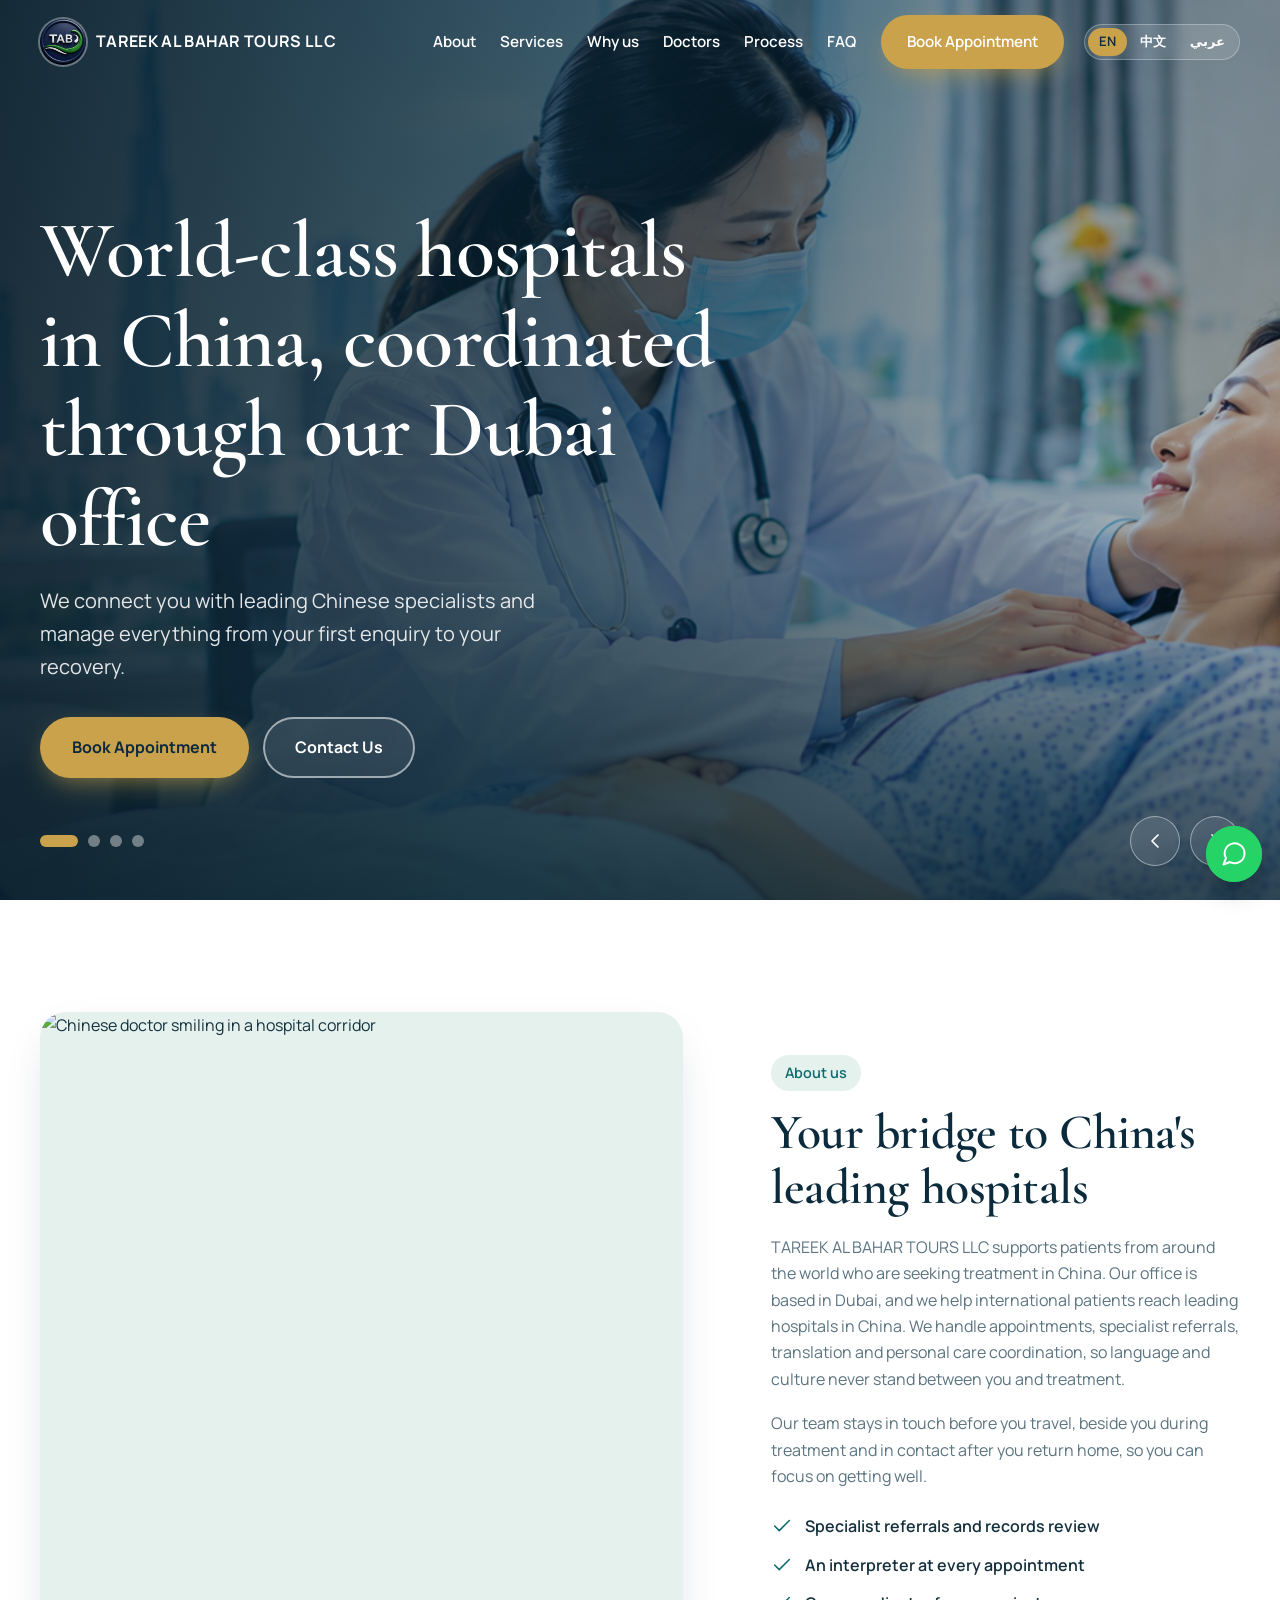
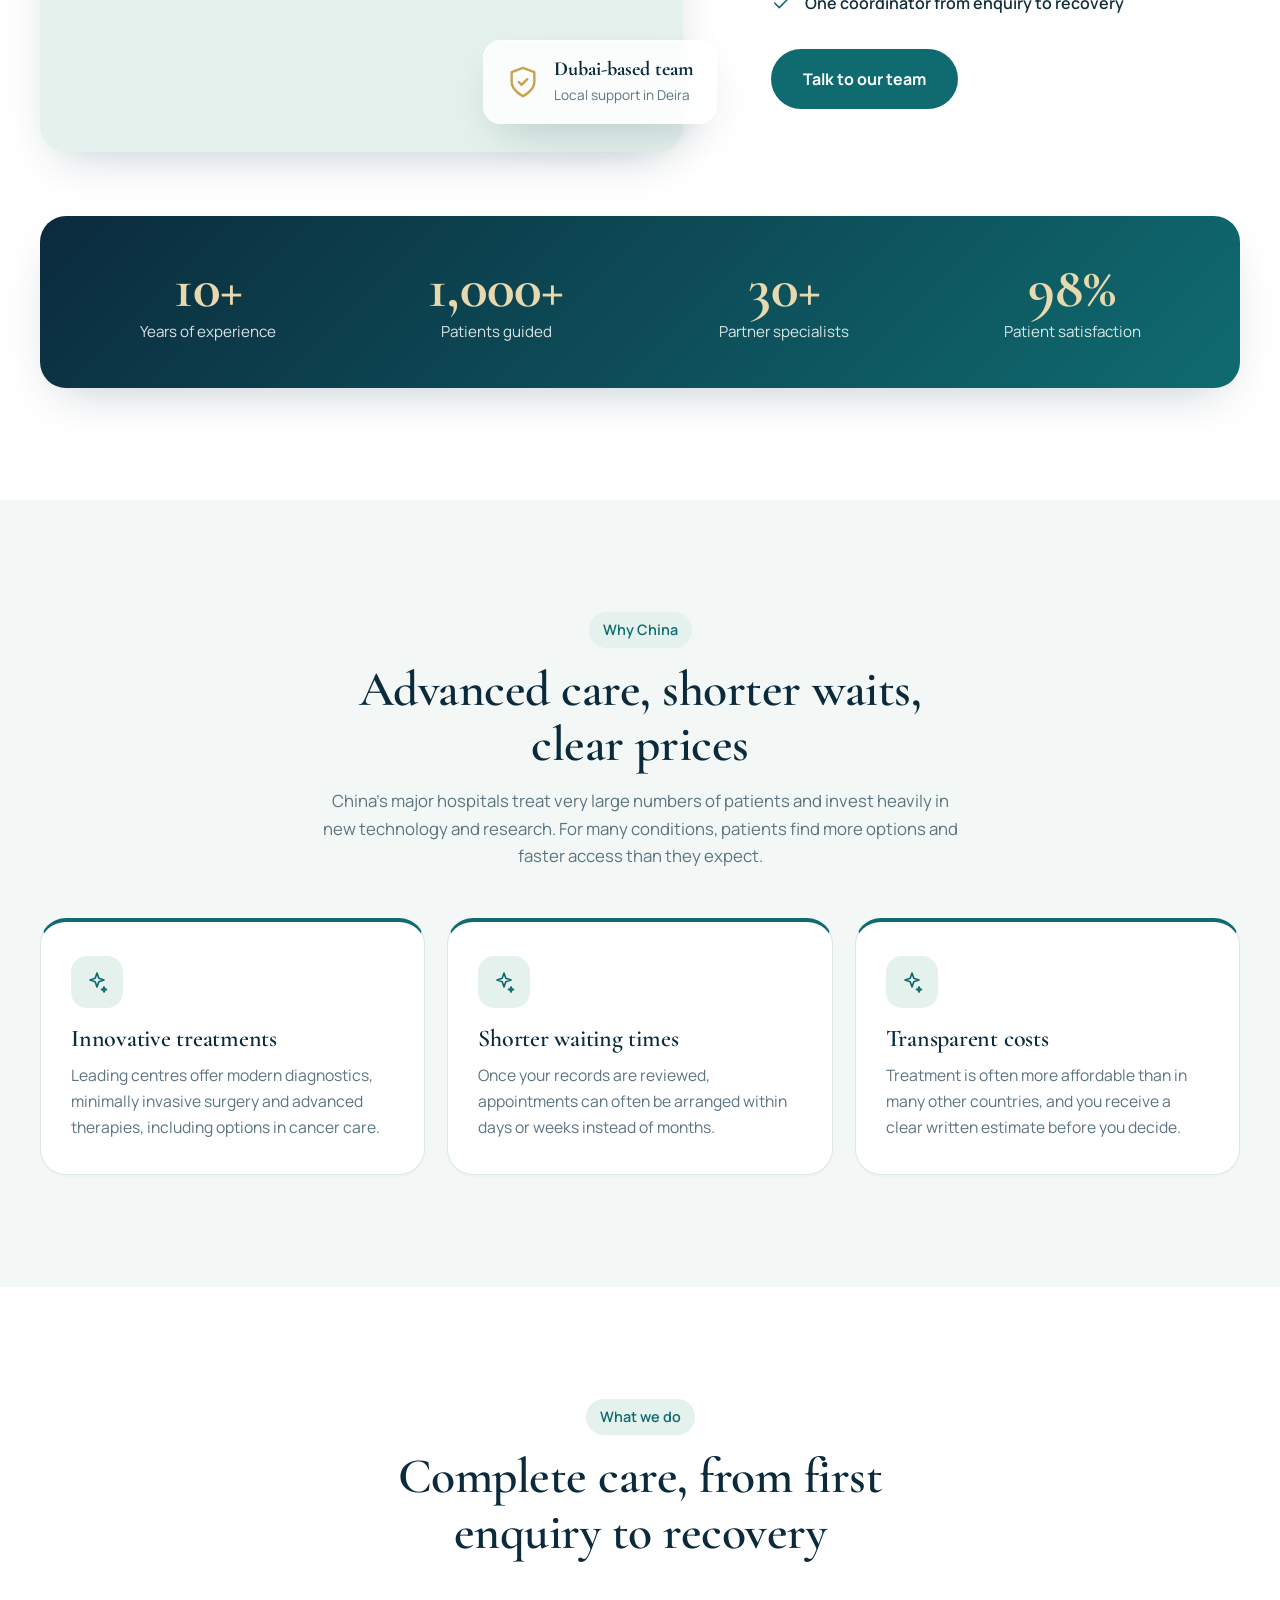
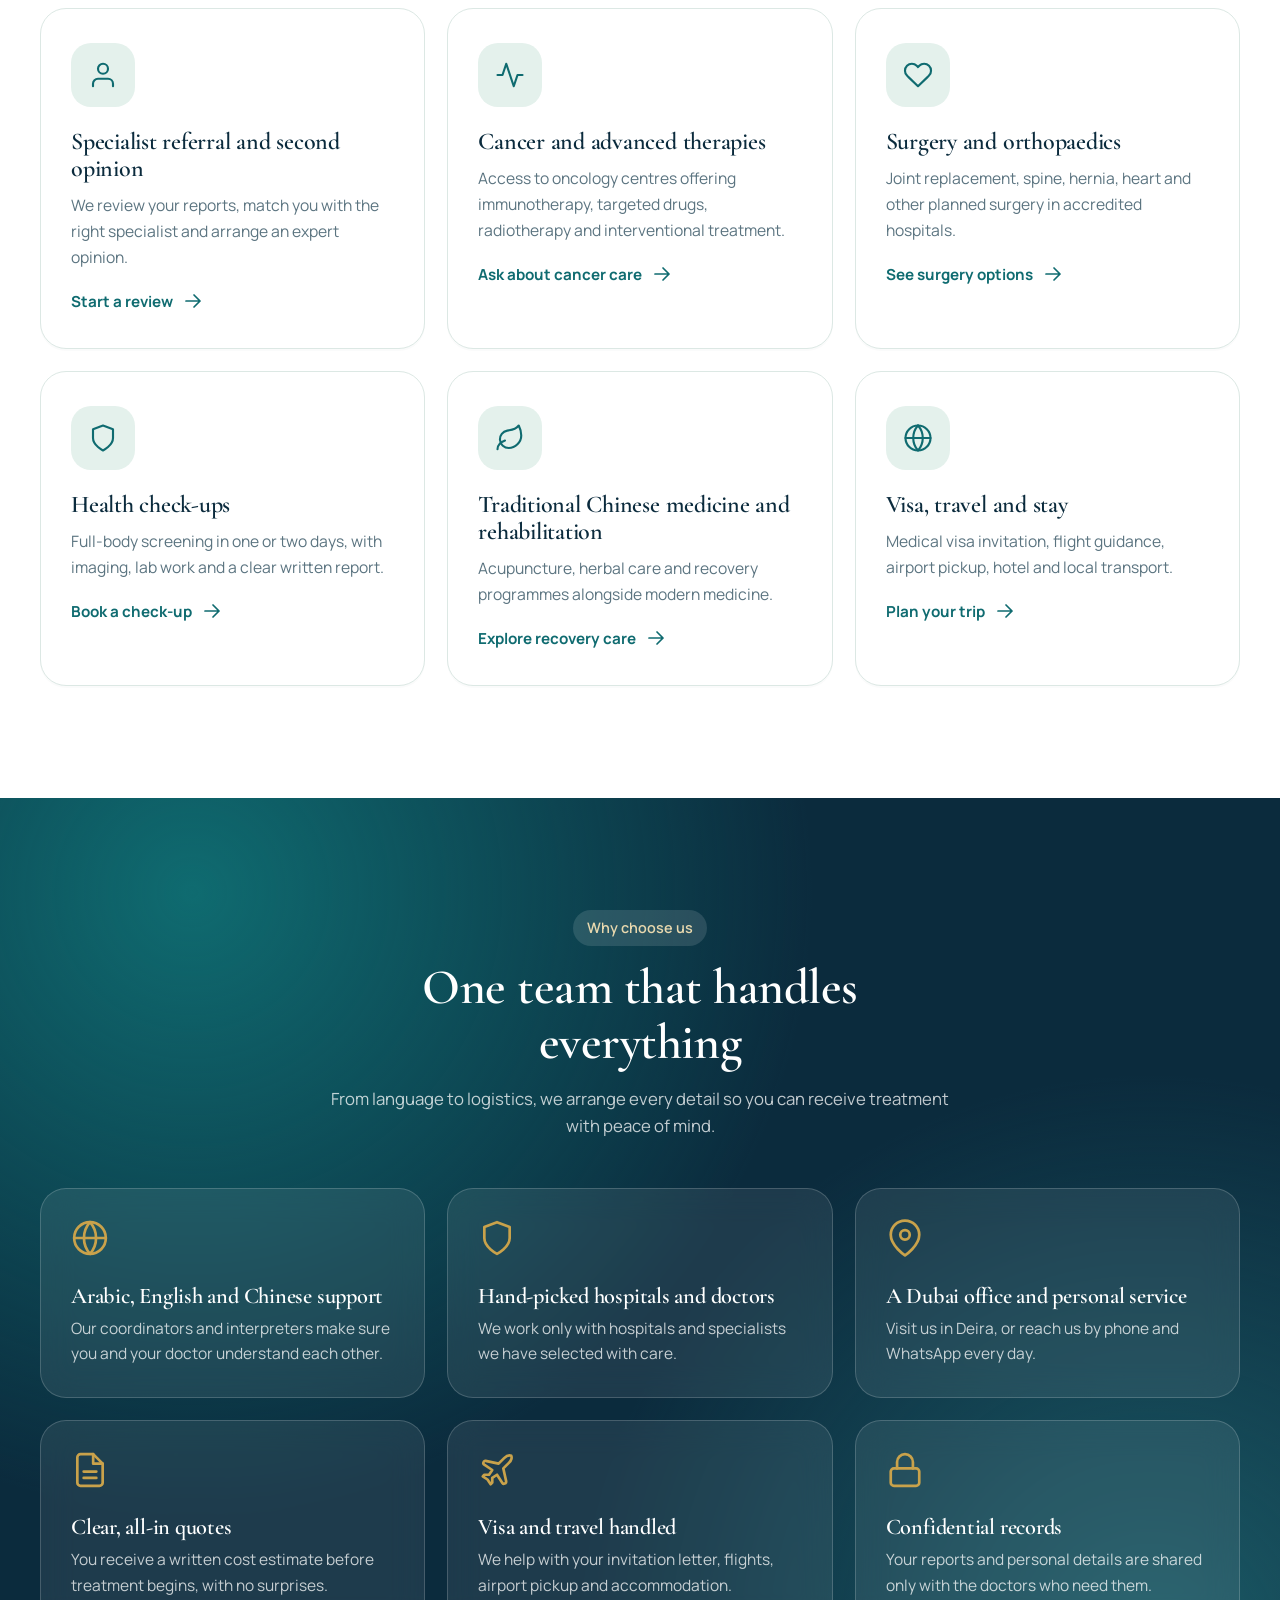
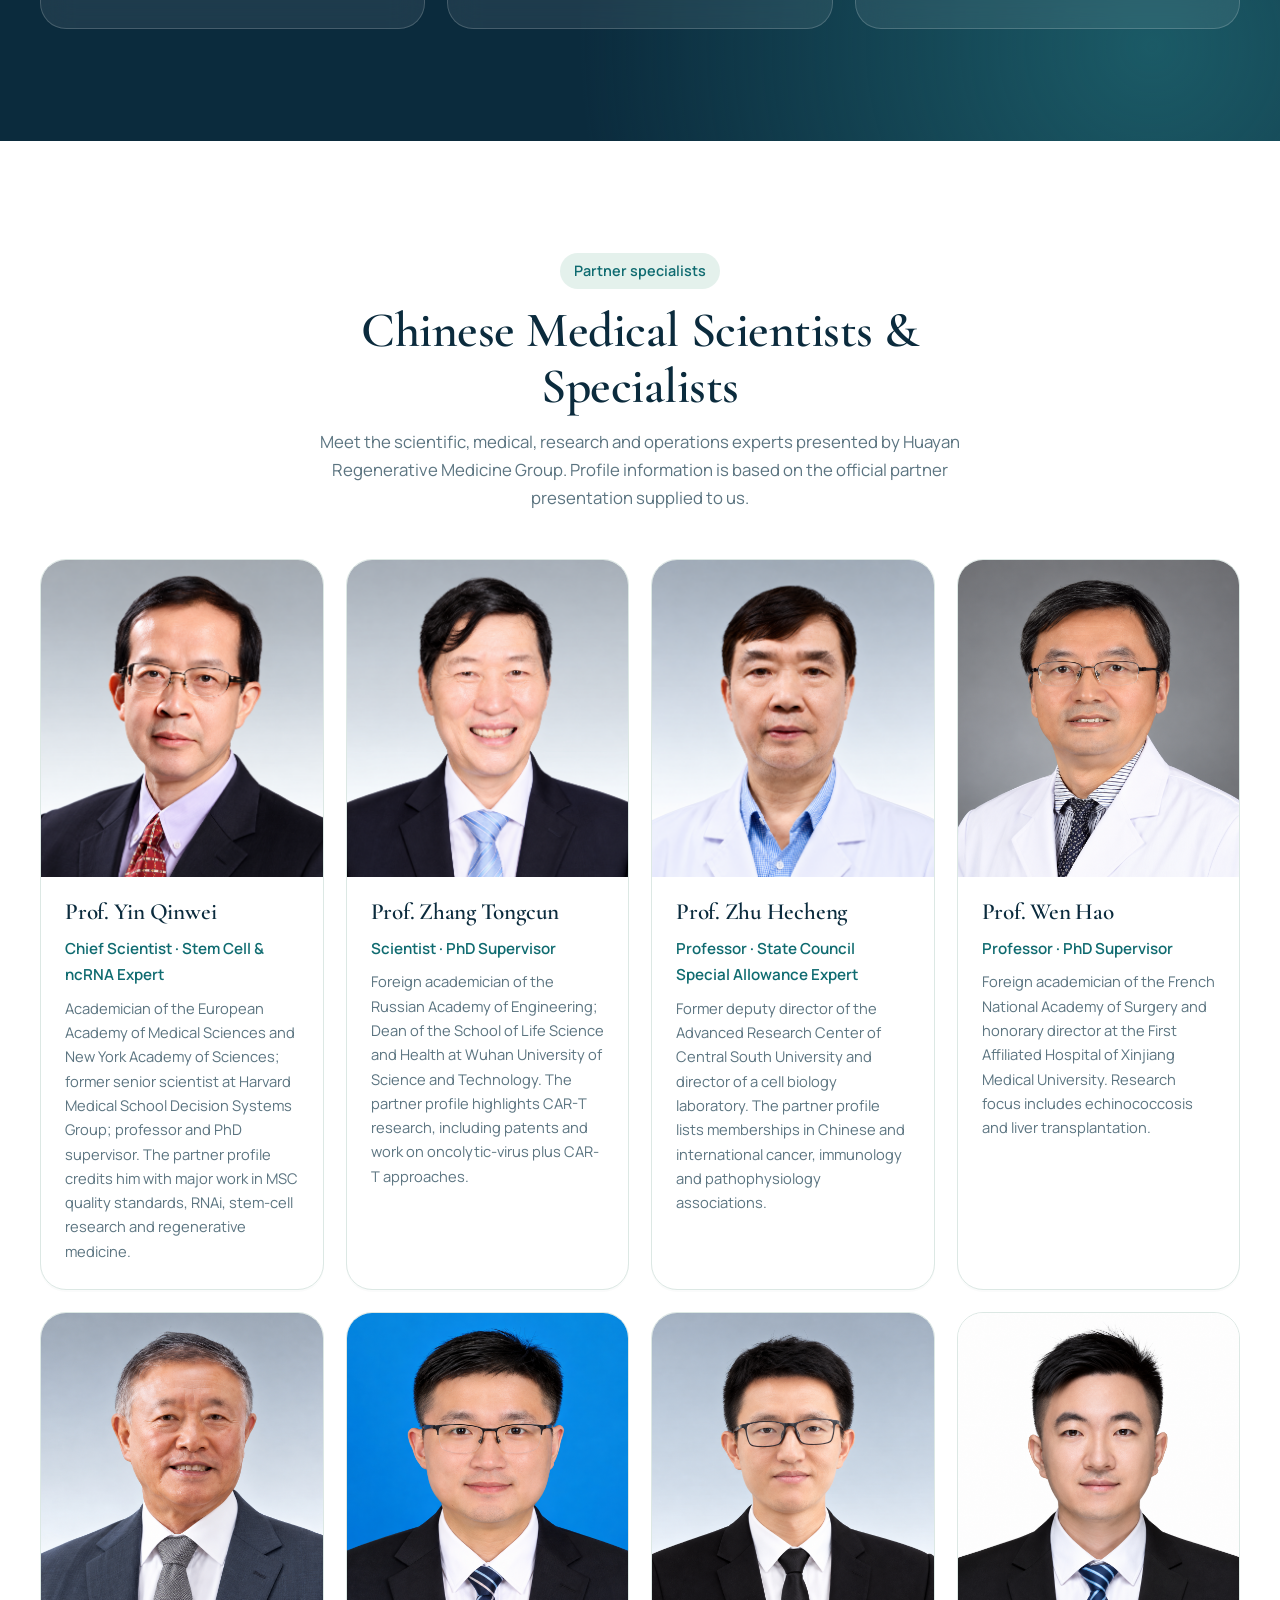
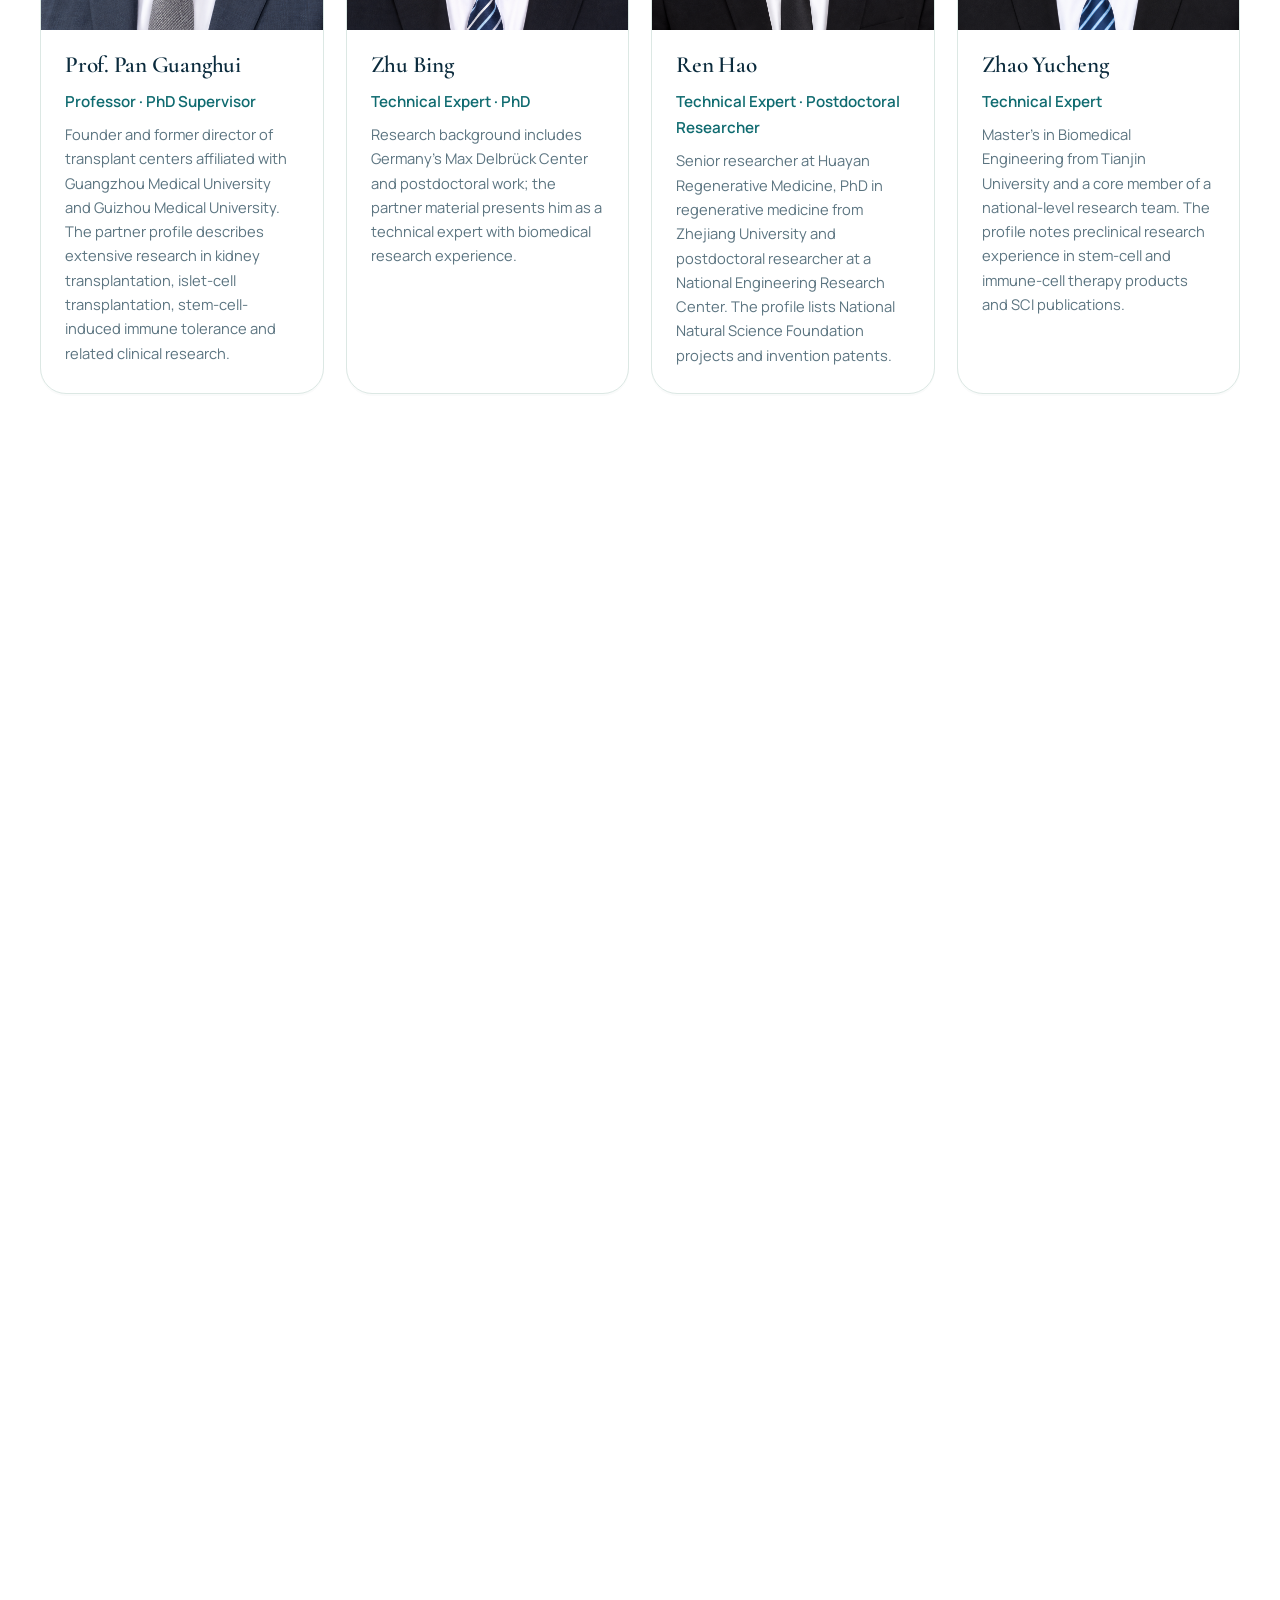
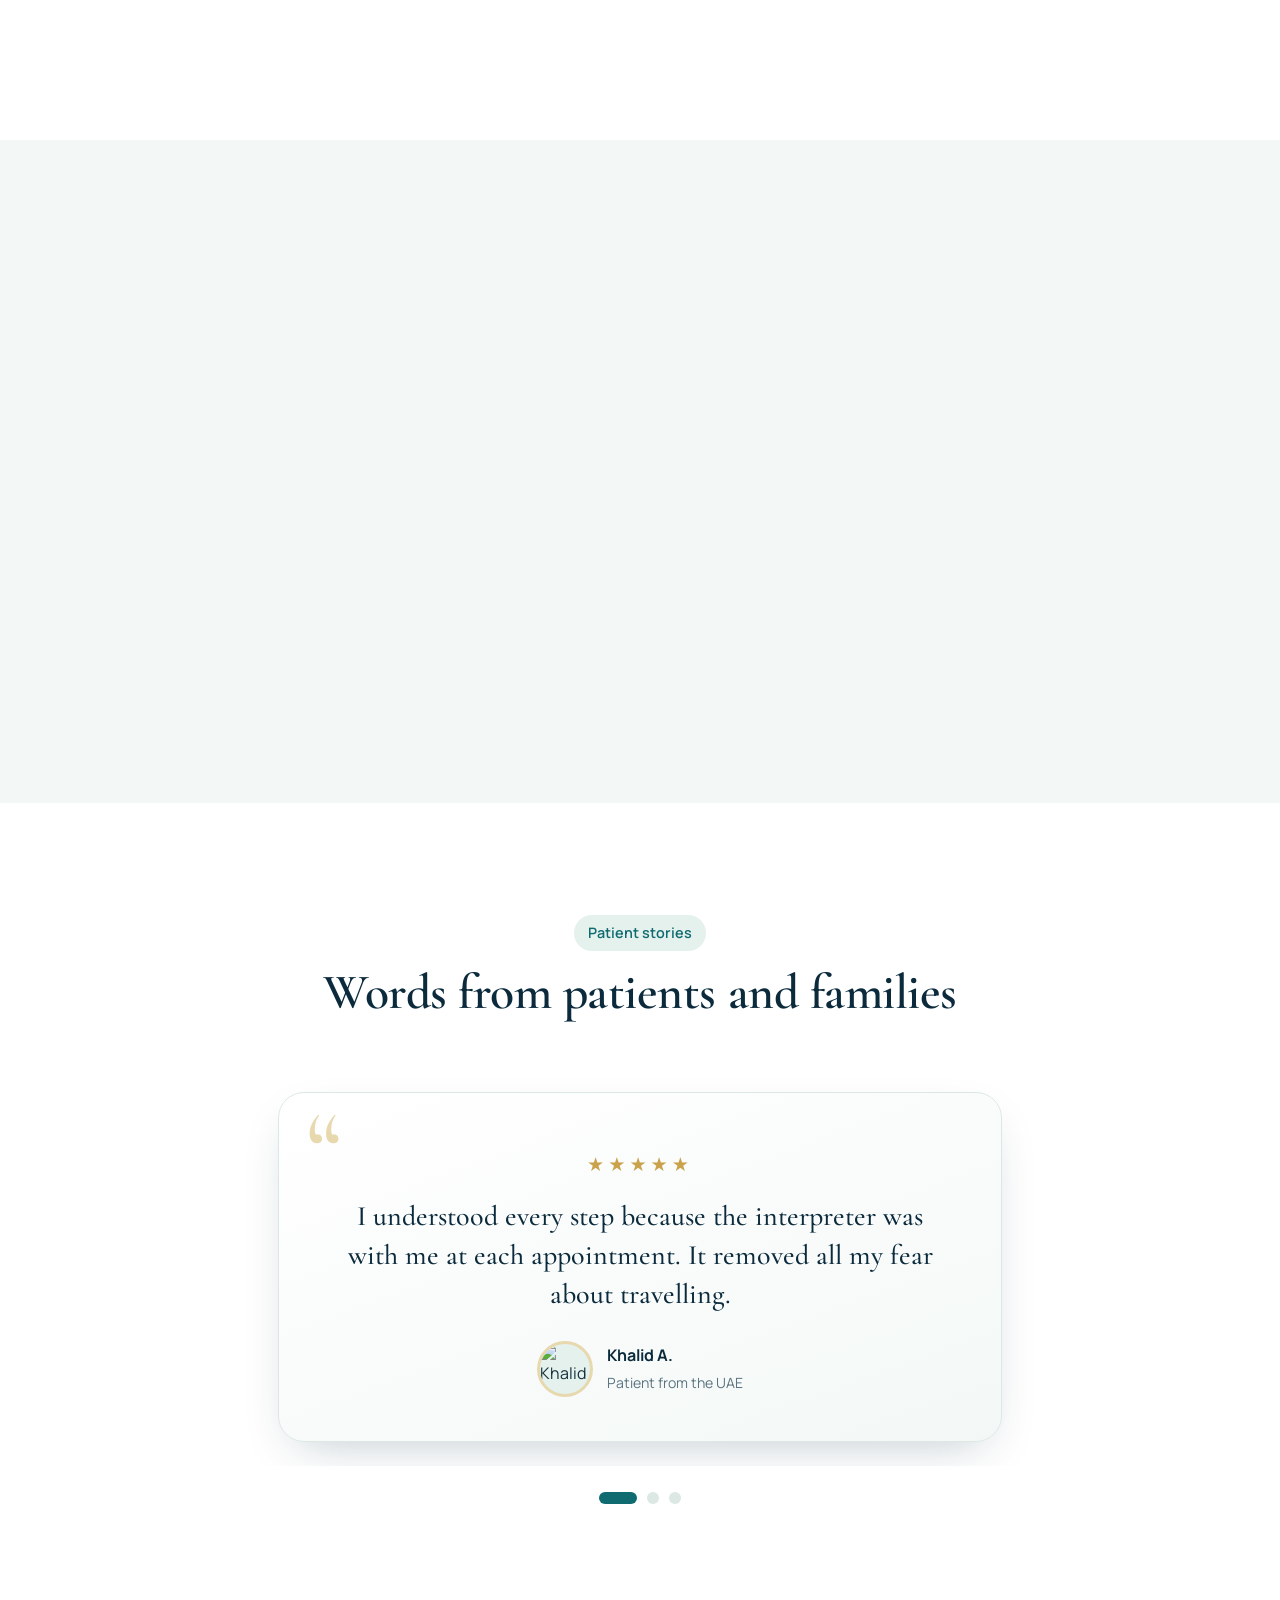
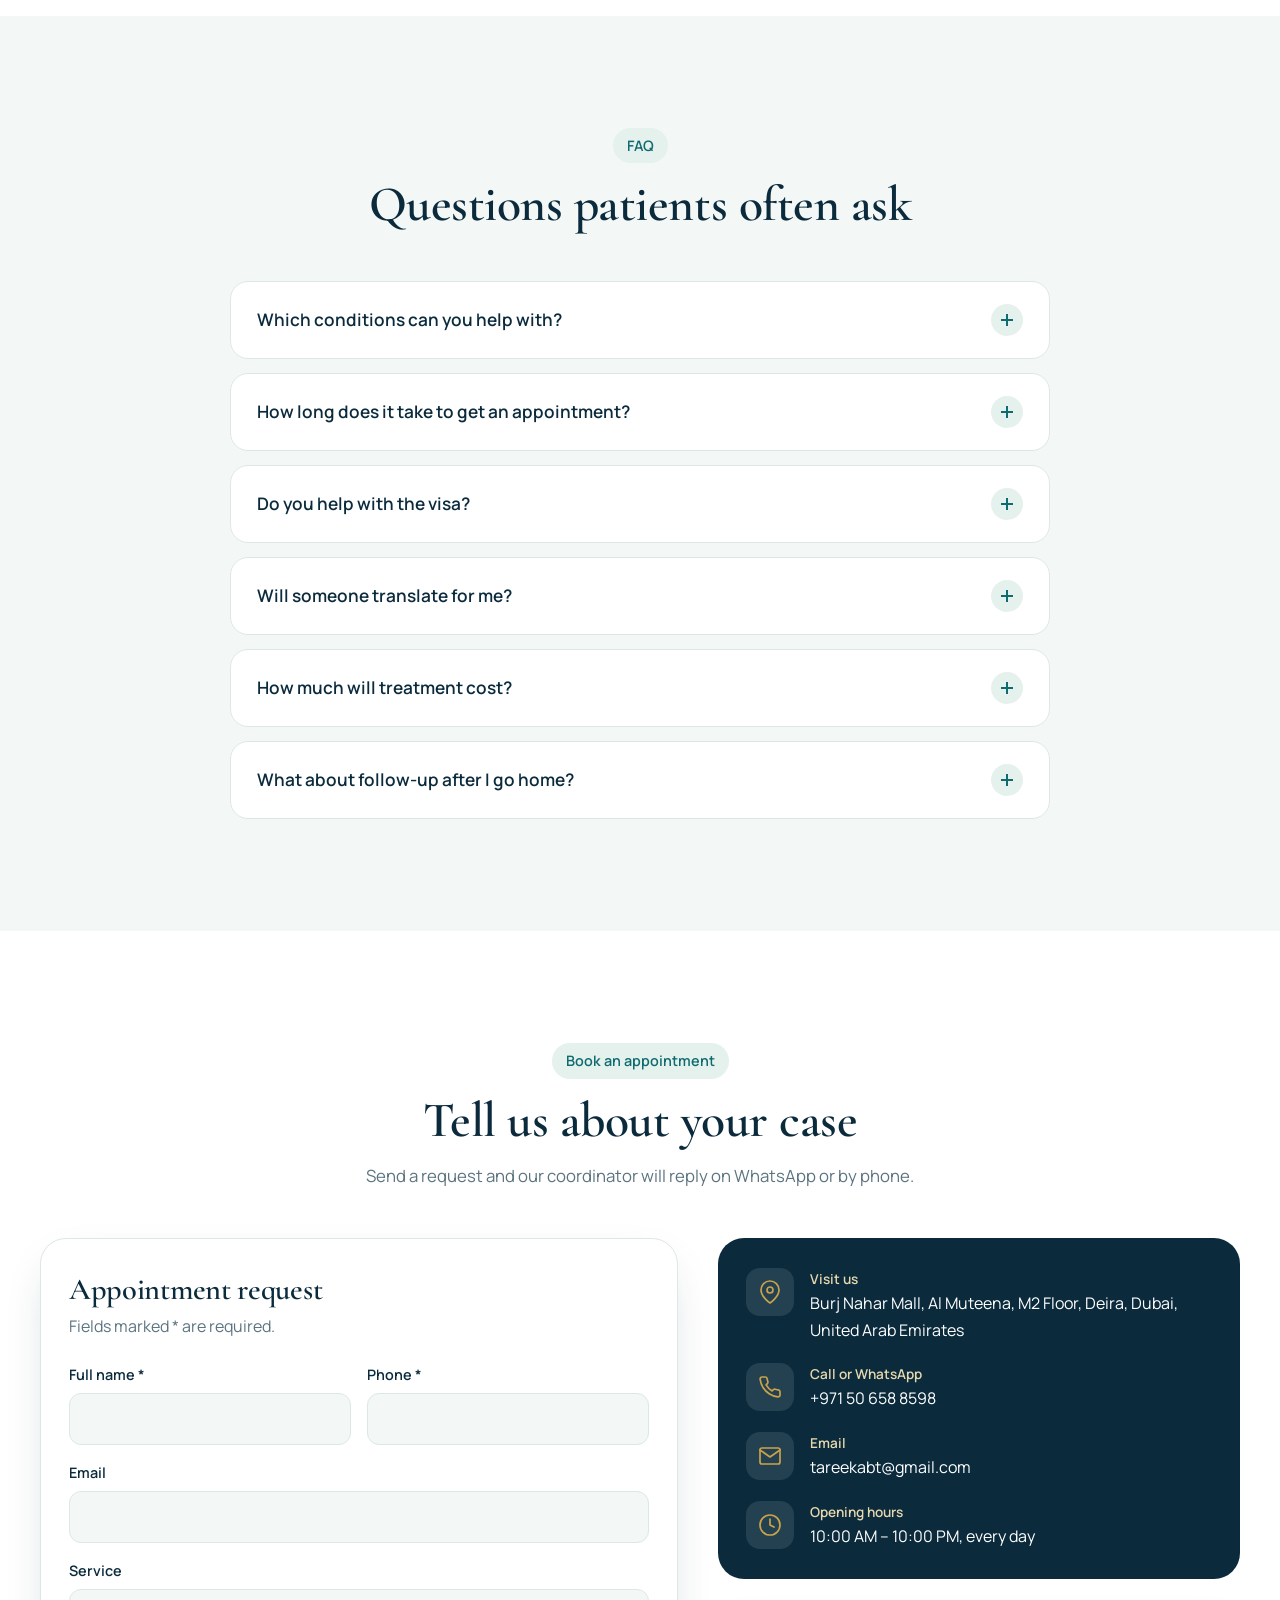
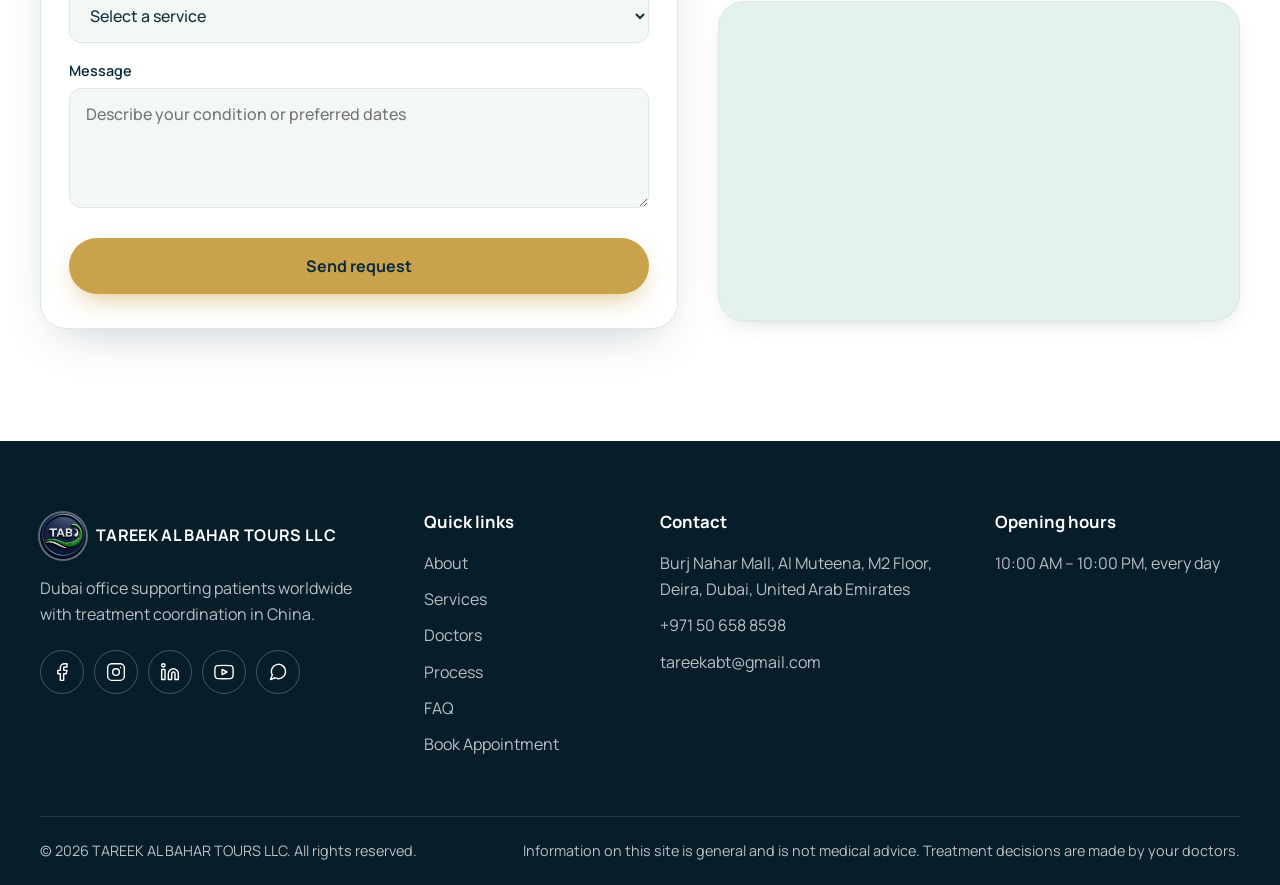
==== index.html @ 10de332b "First commit" ====
<!DOCTYPE html>
<html lang="en" dir="ltr">
<head>
<meta charset="UTF-8">
<meta name="viewport" content="width=device-width, initial-scale=1">

<!-- ============ SEO (English defaults; the script swaps title/description per language) ============ -->
<title>TAREEK AL BAHAR TOURS LLC | Medical Treatment in China for Patients Worldwide | Dubai Office</title>
<meta name="description" content="Dubai office coordinating treatment in China for patients from around the world. Appointments, specialist referrals, translation, visas and care coordination in Arabic, English and Chinese.">
<meta name="keywords" content="medical tourism China, treatment in China, medical concierge Dubai, Chinese hospitals, medical visa China, Tareek Al Bahar Tours">
<meta name="theme-color" content="#0B2B3D">
<meta property="og:type" content="website">
<meta property="og:title" content="TAREEK AL BAHAR TOURS LLC | Medical Treatment in China">
<meta property="og:description" content="Treatment in leading Chinese hospitals for patients worldwide, coordinated through our Dubai office. Arabic, English and Chinese support.">
<meta property="og:image" content="images/og-image.jpg">
<link rel="icon" href="images/logo.png" type="image/png">
<link rel="apple-touch-icon" href="images/logo.png">

<!-- Structured data for search engines -->
<script type="application/ld+json">
{
  "@context": "https://schema.org",
  "@type": "TravelAgency",
  "name": "TAREEK AL BAHAR TOURS LLC",
  "image": "images/logo.png",
  "telephone": "+971506588598",
  "openingHours": "Mo-Su 10:00-22:00",
  "address": {
    "@type": "PostalAddress",
    "streetAddress": "Burj Nahar Mall, Al Muteena, M2 Floor, Deira",
    "addressLocality": "Dubai",
    "addressCountry": "AE"
  }
}
</script>

<!-- Fonts: English, Chinese and Arabic families -->
<link rel="preconnect" href="https://fonts.googleapis.com">
<link rel="preconnect" href="https://fonts.gstatic.com" crossorigin>
<link href="https://fonts.googleapis.com/css2?family=Amiri:wght@400;700&family=Cormorant+Garamond:wght@500;600;700&family=Manrope:wght@400;500;600;700&family=Noto+Sans+Arabic:wght@400;500;600;700&family=Noto+Sans+SC:wght@400;500;700&family=Noto+Serif+SC:wght@600;700&display=swap" rel="stylesheet">

<link rel="stylesheet" href="css/style.css">
</head>

<body>

<!-- =========================================================
     EDIT HERE: company details, images and ALL text (English, Chinese, Arabic)
     live at the top of js/main.js. This file only holds the page structure.
     ========================================================= -->

<!-- ============ HEADER ============ -->
<header class="header" id="header">
  <div class="container">
    <a href="#home" class="brand" aria-label="Home">
      <img id="brandLogo" src="images/logo.png" alt="" width="48" height="48">
      <span class="brand-text" data-company></span>
    </a>
    <nav class="nav" id="nav" aria-label="Main">
      <a href="#about" data-t="nav.about"></a>
      <a href="#services" data-t="nav.services"></a>
      <a href="#why" data-t="nav.why"></a>
      <a href="#doctors" data-t="nav.doctors"></a>
      <a href="#process" data-t="nav.process"></a>
      <a href="#faq" data-t="nav.faq"></a>
      <!-- <a href="#contact" class="btn btn-gold" data-t="btn.book"></a> -->
       <a href="https://wa.me/971509867589?text=Hello%20Tareek%20Al%20Bahar%20Tours%2C%20I%20would%20like%20to%20book%20a%20medical%20appointment."
   target="_blank"
   rel="noopener"
   class="btn btn-gold"
   data-t="btn.book"></a>
    </nav>
    <!-- Language switcher -->
    <div class="lang" role="group" aria-label="Language">
      <button type="button" data-lang="en" lang="en">EN</button>
      <button type="button" data-lang="zh" lang="zh">中文</button>
      <button type="button" data-lang="ar" lang="ar">عربي</button>
    </div>
    <button class="burger" id="burger" aria-label="Menu" aria-expanded="false" aria-controls="nav"><span></span><span></span><span></span></button>
  </div>
</header>

<main>
<!-- ============ HERO ============ -->
<section class="hero" id="home" aria-label="Welcome">
  <div id="slides"></div>
  <div class="hero-ctrl">
    <div class="container">
      <div class="dots" id="heroDots" aria-label="Choose slide"></div>
      <div class="arrows">
        <button class="arrow" id="prev" aria-label="Previous slide"><svg class="icon" viewBox="0 0 24 24"><path d="M15 18l-6-6 6-6"/></svg></button>
        <button class="arrow" id="next" aria-label="Next slide"><svg class="icon" viewBox="0 0 24 24"><path d="M9 6l6 6-6 6"/></svg></button>
      </div>
    </div>
  </div>
</section>

<!-- ============ ABOUT ============ -->
<section id="about">
  <div class="container">
    <div class="about-grid">
      <div class="about-media reveal">
        <img class="main" id="aboutImg" loading="lazy" alt="" width="640" height="740">
        <div class="about-badge">
          <svg class="icon" viewBox="0 0 24 24"><path d="M12 22s8-4 8-10V5l-8-3-8 3v7c0 6 8 10 8 10z"/><path d="M9 12l2 2 4-4"/></svg>
          <div><strong data-t="about.badgeTitle"></strong><span data-t="about.badgeText"></span></div>
        </div>
      </div>
      <div class="about-copy reveal" data-delay="1">
        <span class="tag" data-t="about.tag"></span>
        <h2 data-t="about.title"></h2>
        <p data-t="about.p1"></p>
        <p data-t="about.p2"></p>
        <ul class="checks" id="aboutChecks"></ul>
        <a href="#contact" class="btn btn-teal" data-t="about.cta"></a>
      </div>
    </div>
    <div class="counters reveal" id="counters"></div>
  </div>
</section>

<!-- ============ WHY CHINA ============ -->
<section class="whychina" id="china">
  <div class="container">
    <div class="sec-head center reveal">
      <span class="tag" data-t="whyChina.tag"></span>
      <h2 data-t="whyChina.title"></h2>
      <p data-t="whyChina.text"></p>
    </div>
    <div class="grid c3" id="chinaGrid"></div>
  </div>
</section>

<!-- ============ SERVICES ============ -->
<section class="services" id="services">
  <div class="container">
    <div class="sec-head center reveal">
      <span class="tag" data-t="services.tag"></span>
      <h2 data-t="services.title"></h2>
    </div>
    <div class="grid c3" id="serviceGrid"></div>
  </div>
</section>

<!-- ============ WHY CHOOSE US ============ -->
<section class="why" id="why">
  <div class="container">
    <div class="sec-head center reveal">
      <span class="tag" data-t="why.tag"></span>
      <h2 data-t="why.title"></h2>
      <p data-t="why.text"></p>
    </div>
    <div class="grid c3" id="whyGrid"></div>
  </div>
</section>

<!-- ============ DOCTORS ============ -->
<section id="doctors">
  <div class="container">
    <div class="sec-head center reveal">
      <span class="tag" data-t="doctors.tag"></span>
      <h2 data-t="doctors.title"></h2>
      <p data-t="doctors.text"></p>
    </div>
    <div class="grid c4" id="doctorGrid"></div>
  </div>
</section>

<!-- ============ PROCESS ============ -->
<section class="process" id="process">
  <div class="container">
    <div class="sec-head center reveal">
      <span class="tag" data-t="process.tag"></span>
      <h2 data-t="process.title"></h2>
    </div>
    <div class="timeline" id="timeline"></div>
  </div>
</section>

<!-- ============ TESTIMONIALS ============ -->
<section id="testimonials">
  <div class="container">
    <div class="sec-head center reveal">
      <span class="tag" data-t="testimonials.tag"></span>
      <h2 data-t="testimonials.title"></h2>
    </div>
    <div class="t-wrap reveal" aria-roledescription="carousel">
      <div class="t-viewport"><div class="t-track" id="tTrack"></div></div>
      <div class="t-dots" id="tDots"></div>
    </div>
  </div>
</section>

<!-- ============ FAQ ============ -->
<section class="faq" id="faq">
  <div class="container">
    <div class="sec-head center reveal">
      <span class="tag" data-t="faq.tag"></span>
      <h2 data-t="faq.title"></h2>
    </div>
    <div class="faq-list reveal" id="faqList"></div>
  </div>
</section>

<!-- ============ CONTACT ============ -->
<section id="contact">
  <div class="container">
    <div class="sec-head center reveal">
      <span class="tag" data-t="contact.tag"></span>
      <h2 data-t="contact.title"></h2>
      <p data-t="contact.text"></p>
    </div>
    <div class="contact-grid">
      <div class="form-card reveal">
        <h3 data-t="contact.formTitle"></h3>
        <p data-t="contact.formNote"></p>
        <form id="apptForm" novalidate>
          <div class="fields two">
            <div class="field"><label for="f-name" data-t="contact.name"></label><input id="f-name" name="name" type="text" autocomplete="name" required></div>
            <div class="field"><label for="f-phone" data-t="contact.phone"></label><input id="f-phone" name="phone" type="tel" autocomplete="tel" required dir="ltr"></div>
          </div>
          <div class="fields" style="margin-top:16px">
            <div class="field"><label for="f-email" data-t="contact.email"></label><input id="f-email" name="email" type="email" autocomplete="email" dir="ltr"></div>
            <div class="field"><label for="f-service" data-t="contact.service"></label><select id="f-service" name="service"></select></div>
            <div class="field"><label for="f-msg" data-t="contact.message"></label><textarea id="f-msg" name="message" data-t-ph="contact.messagePh"></textarea></div>
          </div>
          <button class="btn btn-gold" type="submit" data-t="contact.send"></button>
          <div class="form-msg" id="formMsg" role="status" aria-live="polite"></div>
        </form>
      </div>
      <div class="info-card reveal" data-delay="1">
        <div class="info-list">
          <div class="info-row"><div class="ic"><svg class="icon" viewBox="0 0 24 24"><path d="M21 10c0 7-9 13-9 13S3 17 3 10a9 9 0 0 1 18 0z"/><circle cx="12" cy="10" r="3"/></svg></div><div><b data-t="contact.visit"></b><span data-t="contact.address"></span></div></div>
          <div class="info-row"><div class="ic"><svg class="icon" viewBox="0 0 24 24"><path d="M22 16.9v3a2 2 0 0 1-2.2 2 19.8 19.8 0 0 1-8.6-3.1 19.5 19.5 0 0 1-6-6A19.8 19.8 0 0 1 2.1 4.2 2 2 0 0 1 4.1 2h3a2 2 0 0 1 2 1.7c.1 1 .4 1.9.7 2.8a2 2 0 0 1-.5 2.1L8.1 9.9a16 16 0 0 0 6 6l1.3-1.3a2 2 0 0 1 2.1-.4c.9.3 1.8.6 2.8.7a2 2 0 0 1 1.7 2z"/></svg></div><div><b data-t="contact.callLabel"></b><a data-phone></a></div></div>
          <div class="info-row" data-email-row><div class="ic"><svg class="icon" viewBox="0 0 24 24"><path d="M4 4h16a2 2 0 0 1 2 2v12a2 2 0 0 1-2 2H4a2 2 0 0 1-2-2V6a2 2 0 0 1 2-2z"/><path d="M22 6l-10 7L2 6"/></svg></div><div><b data-t="contact.emailLabel"></b><a data-email></a></div></div>
          <div class="info-row"><div class="ic"><svg class="icon" viewBox="0 0 24 24"><circle cx="12" cy="12" r="10"/><path d="M12 6v6l4 2"/></svg></div><div><b data-t="contact.hoursLabel"></b><span data-t="contact.hours"></span></div></div>
        </div>
        <div class="map"><iframe id="mapFrame" title="Google Maps" loading="lazy" referrerpolicy="strict-origin-when-cross-origin" allowfullscreen></iframe></div>
      </div>
    </div>
  </div>
</section>
</main>

<!-- ============ FOOTER ============ -->
<footer class="footer">
  <div class="container">
    <div class="footer-grid">
      <div>
        <a href="#home" class="brand" aria-label="Home">
          <img src="images/logo.png" alt="" width="48" height="48" loading="lazy" class="footer-logo">
          <span class="brand-text" data-company></span>
        </a>
        <p data-t="footer.blurb"></p>
        <div class="socials" id="socials"></div>
      </div>
      <div>
        <h4 data-t="footer.quick"></h4>
        <ul>
          <li><a href="#about" data-t="nav.about"></a></li>
          <li><a href="#services" data-t="nav.services"></a></li>
          <li><a href="#doctors" data-t="nav.doctors"></a></li>
          <li><a href="#process" data-t="nav.process"></a></li>
          <li><a href="#faq" data-t="nav.faq"></a></li>
          <!-- <li><a href="#contact" data-t="btn.book"></a></li> -->
           <li>
  <a href="https://wa.me/971509867589?text=Hello%20Tareek%20Al%20Bahar%20Tours%2C%20I%20would%20like%20to%20book%20a%20medical%20appointment."
     target="_blank"
     rel="noopener"
     data-t="btn.book"></a>
</li>
        </ul>
      </div>
      <div>
        <h4 data-t="footer.contactH"></h4>
        <ul>
          <li data-t="contact.address"></li>
          <li><a data-phone></a></li>
          <li data-email-row><a data-email></a></li>
        </ul>
      </div>
      <div>
        <h4 data-t="footer.hoursH"></h4>
        <ul><li data-t="contact.hours"></li></ul>
      </div>
    </div>
    <div class="copy"><span>&copy; <span id="year"></span> <span data-company></span>. <span data-t="footer.rights"></span></span><span data-t="footer.disclaimer"></span></div>
  </div>
</footer>

<!-- Floating buttons -->
<a class="fab wa" id="waFab" target="_blank" rel="noopener" aria-label="WhatsApp"><svg class="icon" viewBox="0 0 24 24"><path d="M21 11.5a8.4 8.4 0 0 1-12.4 7.4L3 21l2.1-5.5A8.5 8.5 0 1 1 21 11.5z"/></svg></a>
<button class="fab totop" id="toTop" aria-label="Back to top"><svg class="icon" viewBox="0 0 24 24"><path d="M18 15l-6-6-6 6"/></svg></button>

<!-- All settings and text: js/main.js -->
<script src="js/main.js"></script>
</body>
</html>
---- css/style.css ----
/* =========================================================
   1. DESIGN TOKENS
   ========================================================= */
:root{
  --navy:#0B2B3D;
  --navy-2:#0F3A50;
  --teal:#0F6B70;
  --teal-2:#128A8F;
  --gold:#C9A24B;
  --gold-soft:#E8D8AE;
  --mint:#E4F1EC;
  --mist:#F3F8F6;
  --white:#FFFFFF;
  --ink:#14303C;
  --muted:#5B7480;
  --line:#DCE8E4;

  --serif:'Cormorant Garamond', Georgia, 'Times New Roman', serif;
  --sans:'Manrope', system-ui, -apple-system, 'Segoe UI', Roboto, sans-serif;

  --r-lg:26px;
  --r-md:18px;
  --r-sm:12px;
  --shadow:0 18px 50px -20px rgba(11,43,61,.28);
  --shadow-sm:0 8px 24px -12px rgba(11,43,61,.25);
  --header-h:76px;
}

/* =========================================================
   2. BASE
   ========================================================= */
*,*::before,*::after{box-sizing:border-box}
html{scroll-behavior:smooth;scroll-padding-top:var(--header-h)}
body{margin:0;font-family:var(--sans);color:var(--ink);background:var(--white);line-height:1.65;font-size:16px;-webkit-font-smoothing:antialiased}
img{max-width:100%;display:block;background:var(--mint)}
a{color:inherit;text-decoration:none}
ul{list-style:none;margin:0;padding:0}
h1,h2,h3,h4{font-family:var(--serif);font-weight:600;line-height:1.12;margin:0;color:var(--navy);letter-spacing:-.01em}
h2{font-size:clamp(2rem,4.6vw,3.1rem)}
h3{font-size:1.5rem}
p{margin:0}
:focus-visible{outline:3px solid var(--gold);outline-offset:3px;border-radius:6px}
.container{width:min(1200px,100% - 40px);margin-inline:auto}
section{padding:88px 0}
.sec-head{max-width:640px;margin-bottom:48px}
.sec-head.center{margin-inline:auto;text-align:center}
.sec-head p{color:var(--muted);margin-top:14px;font-size:1.05rem}
.tag{display:inline-block;font-size:.9rem;font-weight:600;color:var(--teal);background:var(--mint);padding:6px 14px;border-radius:99px;margin-bottom:14px}

/* Buttons */
.btn{display:inline-flex;align-items:center;justify-content:center;gap:10px;padding:15px 30px;border-radius:99px;font-weight:700;font-size:1rem;border:2px solid transparent;cursor:pointer;font-family:var(--sans);transition:transform .25s,box-shadow .25s,background .25s,color .25s}
.btn:hover{transform:translateY(-3px)}
.btn-gold{background:var(--gold);color:var(--navy);box-shadow:0 10px 28px -10px rgba(201,162,75,.8)}
.btn-gold:hover{background:#d8b45f;box-shadow:0 16px 34px -10px rgba(201,162,75,.9)}
.btn-ghost{background:rgba(255,255,255,.08);color:#fff;border-color:rgba(255,255,255,.55);backdrop-filter:blur(6px)}
.btn-ghost:hover{background:#fff;color:var(--navy)}
.btn-teal{background:var(--teal);color:#fff}
.btn-teal:hover{background:var(--navy);box-shadow:var(--shadow-sm)}
.icon{width:24px;height:24px;fill:none;stroke:currentColor;stroke-width:1.7;stroke-linecap:round;stroke-linejoin:round;flex:none}

/* Scroll reveal */
.reveal{opacity:0;transform:translateY(28px);transition:opacity .8s ease,transform .8s ease}
.reveal.in{opacity:1;transform:none}
.reveal[data-delay="1"]{transition-delay:.1s}
.reveal[data-delay="2"]{transition-delay:.2s}
.reveal[data-delay="3"]{transition-delay:.3s}

/* =========================================================
   3. HEADER
   ========================================================= */
.header{position:fixed;inset:0 0 auto 0;height:var(--header-h);z-index:100;display:flex;align-items:center;transition:background .35s,box-shadow .35s,height .35s}
.header.scrolled{background:rgba(11,43,61,.94);backdrop-filter:blur(14px);box-shadow:0 8px 30px -14px rgba(0,0,0,.5)}
.header .container{display:flex;align-items:center;justify-content:space-between;gap:20px}
.brand{display:flex;align-items:center;gap:10px;color:#fff;font-family:var(--serif);font-size:1.5rem;font-weight:700}
.brand img{height:46px;width:46px;border-radius:50%;background:transparent;box-shadow:0 0 0 2px rgba(255,255,255,.35)}
.brand{margin-inline-end:auto}
.brand .brand-text{display:none;font-family:var(--sans);font-size:.95rem;font-weight:700;letter-spacing:.02em;line-height:1.2}
.nav{position:fixed;inset:var(--header-h) 0 auto 0;background:var(--navy);padding:14px 20px 26px;display:flex;flex-direction:column;gap:4px;transform:translateY(-130%);transition:transform .4s ease;box-shadow:0 30px 40px -20px rgba(0,0,0,.5)}
.nav.open{transform:none}
.nav a{color:#fff;padding:13px 6px;font-weight:600;border-bottom:1px solid rgba(255,255,255,.1)}
.nav a:hover{color:var(--gold)}
.nav .btn{margin-top:14px;border:2px solid transparent;padding:14px 24px}
.burger{width:46px;height:46px;border-radius:14px;border:1px solid rgba(255,255,255,.35);background:rgba(255,255,255,.08);cursor:pointer;display:grid;place-content:center;gap:5px}
.burger span{display:block;width:22px;height:2px;background:#fff;border-radius:2px;transition:transform .3s,opacity .3s}
.burger.open span:nth-child(1){transform:translateY(7px) rotate(45deg)}
.burger.open span:nth-child(2){opacity:0}
.burger.open span:nth-child(3){transform:translateY(-7px) rotate(-45deg)}

/* =========================================================
   4. HERO SLIDER
   ========================================================= */
.hero{position:relative;height:100vh;height:100svh;min-height:640px;padding:0;overflow:hidden;background:var(--navy)}
.slide{position:absolute;inset:0;opacity:0;visibility:hidden;transition:opacity 1.2s ease,visibility 1.2s}
.slide.active{opacity:1;visibility:visible;z-index:1}
.slide img{position:absolute;inset:0;width:100%;height:100%;object-fit:cover;transform:scale(1.02);transition:transform 7s ease-out}
.slide.active img{transform:scale(1.12)}
.slide::after{content:"";position:absolute;inset:0;background:linear-gradient(100deg,rgba(6,26,38,.92) 0%,rgba(8,40,55,.72) 45%,rgba(8,40,55,.25) 100%),linear-gradient(0deg,rgba(6,26,38,.7),transparent 40%)}
.slide-content{position:relative;z-index:2;height:100%;display:flex;align-items:center;padding-top:var(--header-h)}
.slide-copy{max-width:700px;color:#fff}
.slide-copy h1{color:#fff;font-size:clamp(2.5rem,7vw,5rem);margin-bottom:20px;opacity:0;transform:translateY(24px);transition:.9s .4s}
.slide-copy p{font-size:clamp(1.02rem,2vw,1.25rem);color:rgba(255,255,255,.88);max-width:540px;margin-bottom:34px;opacity:0;transform:translateY(24px);transition:.9s .6s}
.slide-copy .actions{display:flex;flex-wrap:wrap;gap:14px;opacity:0;transform:translateY(24px);transition:.9s .8s}
.slide.active .slide-copy h1,.slide.active .slide-copy p,.slide.active .slide-copy .actions{opacity:1;transform:none}
.hero-ctrl{position:absolute;z-index:5;left:0;right:0;bottom:34px}
.hero-ctrl .container{display:flex;align-items:center;justify-content:space-between}
.dots{display:flex;gap:10px}
.dot{width:12px;height:12px;border-radius:99px;border:0;padding:0;background:rgba(255,255,255,.4);cursor:pointer;transition:width .3s,background .3s}
.dot.active{width:38px;background:var(--gold)}
.arrows{display:flex;gap:10px}
.arrow{width:50px;height:50px;border-radius:50%;border:1px solid rgba(255,255,255,.45);background:rgba(255,255,255,.1);backdrop-filter:blur(8px);color:#fff;cursor:pointer;display:grid;place-items:center;transition:background .25s,color .25s,transform .25s}
.arrow:hover{background:var(--gold);color:var(--navy);transform:scale(1.06)}

/* =========================================================
   5. ABOUT
   ========================================================= */
.about-grid{display:grid;gap:56px;align-items:center}
.about-media{position:relative}
.about-media .main{border-radius:var(--r-lg);aspect-ratio:4/4.6;width:100%;object-fit:cover;box-shadow:var(--shadow)}
.about-badge{position:absolute;inset-inline-end:-6px;bottom:28px;background:rgba(255,255,255,.82);backdrop-filter:blur(14px);border:1px solid rgba(255,255,255,.9);border-radius:var(--r-md);padding:16px 22px;box-shadow:var(--shadow);display:flex;gap:14px;align-items:center;max-width:270px}
.about-badge .icon{width:34px;height:34px;color:var(--gold)}
.about-badge strong{display:block;font-family:var(--serif);font-size:1.25rem;color:var(--navy);line-height:1.2}
.about-badge span{font-size:.85rem;color:var(--muted)}
.about-copy p{color:var(--muted);margin-top:18px}
.about-copy .checks{margin:24px 0 32px;display:grid;gap:12px}
.about-copy .checks li{display:flex;gap:12px;font-weight:600;color:var(--ink)}
.about-copy .checks .icon{color:var(--teal);width:22px;height:22px;margin-top:2px}
.counters{margin-top:64px;background:linear-gradient(135deg,var(--navy),var(--teal));border-radius:var(--r-lg);padding:38px 24px;display:grid;grid-template-columns:repeat(2,1fr);gap:28px 12px;box-shadow:var(--shadow)}
.counter{text-align:center;color:#fff}
.counter b{display:block;font-family:var(--serif);font-size:clamp(2.3rem,6vw,3.6rem);line-height:1;color:var(--gold-soft)}
.counter span{font-size:.95rem;color:rgba(255,255,255,.85)}

/* =========================================================
   6. SERVICES
   ========================================================= */
.services{background:#fff}
.whychina{background:var(--mist)}
.grid{display:grid;gap:22px}
.card{background:#fff;border-radius:var(--r-lg);padding:34px 30px;border:1px solid var(--line);box-shadow:0 2px 0 rgba(11,43,61,.02);transition:transform .35s,box-shadow .35s,border-color .35s}
.card:hover{transform:translateY(-8px);box-shadow:var(--shadow);border-color:var(--gold-soft)}
.svc-ico{width:64px;height:64px;border-radius:20px;background:var(--mint);color:var(--teal);display:grid;place-items:center;margin-bottom:22px;transition:background .3s,color .3s}
.svc-ico .icon{width:30px;height:30px}
.card:hover .svc-ico{background:var(--teal);color:#fff}
.card h3{margin-bottom:10px}
.card p{color:var(--muted);font-size:.98rem}
.more{display:inline-flex;gap:8px;align-items:center;margin-top:18px;font-weight:700;color:var(--teal);font-size:.95rem}
.more:hover{color:var(--gold)}

/* =========================================================
   7. WHY CHOOSE US (dark + glass)
   ========================================================= */
.why{background:radial-gradient(circle at 15% 10%,var(--teal) 0,transparent 45%),radial-gradient(circle at 90% 90%,#1B5A66 0,transparent 40%),var(--navy);color:#fff;position:relative;overflow:hidden}
.why h2{color:#fff}
.why .sec-head p{color:rgba(255,255,255,.75)}
.why .tag{background:rgba(255,255,255,.12);color:var(--gold-soft)}
.glass{background:rgba(255,255,255,.08);border:1px solid rgba(255,255,255,.18);backdrop-filter:blur(16px);-webkit-backdrop-filter:blur(16px);border-radius:var(--r-lg);padding:30px;transition:transform .35s,background .35s}
.glass:hover{transform:translateY(-6px);background:rgba(255,255,255,.14)}
.glass .icon{width:38px;height:38px;color:var(--gold);margin-bottom:18px}
.glass h3{color:#fff;font-size:1.4rem;margin-bottom:8px}
.glass p{color:rgba(255,255,255,.75);font-size:.97rem}

/* =========================================================
   8. DOCTORS
   ========================================================= */
.doc{padding:0;overflow:hidden}
.doc-photo{position:relative;aspect-ratio:4/4.5;overflow:hidden}
.doc-photo img{width:100%;height:100%;object-fit:cover;transition:transform .6s}
.doc:hover .doc-photo img{transform:scale(1.07)}
.doc-info{padding:22px 24px 26px}
.doc-info h3{font-size:1.45rem}
.doc-info span{color:var(--teal);font-weight:600;font-size:.95rem}
.doc-info p{color:var(--muted);font-size:.92rem;margin-top:8px}

/* =========================================================
   9. PROCESS TIMELINE
   ========================================================= */
.process{background:var(--mist)}
.timeline{display:grid;gap:0;position:relative;counter-reset:s}
.step{position:relative;padding:0 0 38px;padding-inline-start:78px}
.step:last-child{padding-bottom:0}
.step::before{content:"";position:absolute;inset-inline-start:29px;top:60px;bottom:0;width:2px;background:repeating-linear-gradient(var(--gold) 0 6px,transparent 6px 12px)}
.step:last-child::before{display:none}
.step-num{position:absolute;inset-inline-start:0;top:0;width:60px;height:60px;border-radius:50%;background:var(--navy);color:var(--gold-soft);font-family:var(--serif);font-size:1.7rem;font-weight:700;display:grid;place-items:center;box-shadow:0 0 0 8px var(--mist),var(--shadow-sm);transition:background .3s,transform .3s}
.step:hover .step-num{background:var(--teal);transform:scale(1.08)}
.step h3{margin:6px 0 8px}
.step p{color:var(--muted)}

/* =========================================================
   10. TESTIMONIALS
   ========================================================= */
.t-wrap{max-width:820px;margin-inline:auto;position:relative}
.t-viewport{overflow:hidden;border-radius:var(--r-lg)}
.t-track{display:flex;transition:transform .7s cubic-bezier(.6,.05,.2,1)}
.t-slide{min-width:100%;padding:8px}
.t-card{background:linear-gradient(160deg,#fff,var(--mist));border:1px solid var(--line);border-radius:var(--r-lg);padding:40px 30px;box-shadow:var(--shadow);text-align:center;position:relative}
.t-card::before{content:"\201C";position:absolute;top:2px;inset-inline-start:26px;font-family:var(--serif);font-size:7rem;line-height:1;color:var(--gold-soft)}
.stars{color:var(--gold);letter-spacing:4px;font-size:1.2rem;margin-bottom:16px}
.t-card blockquote{margin:0 0 26px;font-family:var(--serif);font-size:clamp(1.3rem,2.6vw,1.75rem);line-height:1.4;color:var(--navy);font-weight:500}
.t-person{display:flex;align-items:center;justify-content:center;gap:14px;text-align:left}
.t-person img{width:56px;height:56px;border-radius:50%;object-fit:cover;border:3px solid var(--gold-soft)}
.t-person b{display:block;color:var(--navy)}
.t-person span{font-size:.88rem;color:var(--muted)}
.t-dots{display:flex;justify-content:center;gap:10px;margin-top:26px}
.t-dots .dot{background:var(--line)}
.t-dots .dot.active{background:var(--teal)}

/* =========================================================
   11. FAQ
   ========================================================= */
.faq{background:var(--mist)}
.faq-list{max-width:820px;margin-inline:auto;display:grid;gap:14px}
.faq-item{background:#fff;border:1px solid var(--line);border-radius:var(--r-md);overflow:hidden;transition:box-shadow .3s,border-color .3s}
.faq-item.open{box-shadow:var(--shadow-sm);border-color:var(--gold-soft)}
.faq-q{text-align:start;width:100%;display:flex;justify-content:space-between;align-items:center;gap:18px;padding:22px 26px;background:none;border:0;cursor:pointer;text-align:left;font:600 1.08rem var(--sans);color:var(--navy)}
.faq-q .pm{position:relative;width:32px;height:32px;flex:none;border-radius:50%;background:var(--mint);transition:background .3s,transform .3s}
.faq-q .pm::before,.faq-q .pm::after{content:"";position:absolute;left:50%;top:50%;width:12px;height:2px;background:var(--teal);transform:translate(-50%,-50%);transition:transform .3s,background .3s}
.faq-q .pm::after{transform:translate(-50%,-50%) rotate(90deg)}
.faq-item.open .pm{background:var(--teal)}
.faq-item.open .pm::before,.faq-item.open .pm::after{background:#fff}
.faq-item.open .pm::after{transform:translate(-50%,-50%) rotate(0)}
.faq-a{max-height:0;overflow:hidden;transition:max-height .45s ease}
.faq-a p{padding:0 26px 24px;color:var(--muted)}

/* =========================================================
   12. CONTACT
   ========================================================= */
.contact-grid{display:grid;gap:32px}
.form-card{background:#fff;border:1px solid var(--line);border-radius:var(--r-lg);padding:34px 28px;box-shadow:var(--shadow)}
.form-card h3{margin-bottom:6px;font-size:1.9rem}
.form-card>p{color:var(--muted);margin-bottom:24px}
.fields{display:grid;gap:16px}
.field label{display:block;font-weight:600;font-size:.9rem;margin-bottom:6px;color:var(--navy)}
.field input,.field select,.field textarea{width:100%;padding:14px 16px;border:1.5px solid var(--line);border-radius:var(--r-sm);font:500 1rem var(--sans);color:var(--ink);background:var(--mist);transition:border-color .25s,box-shadow .25s,background .25s}
.field textarea{min-height:120px;resize:vertical}
.field input:focus,.field select:focus,.field textarea:focus{outline:none;border-color:var(--teal);background:#fff;box-shadow:0 0 0 4px rgba(15,107,112,.14)}
.form-card .btn{width:100%;margin-top:22px}
.form-msg{margin-top:16px;padding:14px 16px;border-radius:var(--r-sm);font-weight:600;display:none}
.form-msg.ok{display:block;background:var(--mint);color:var(--teal)}
.form-msg.err{display:block;background:#FDECEC;color:#A32A2A}
.info-card{display:grid;gap:22px;align-content:start}
.info-list{background:var(--navy);color:#fff;border-radius:var(--r-lg);padding:30px 28px;display:grid;gap:20px}
.info-row{display:flex;gap:16px;align-items:flex-start}
.info-row .ic{width:48px;height:48px;border-radius:14px;background:rgba(255,255,255,.1);display:grid;place-items:center;color:var(--gold);flex:none}
.info-row b{display:block;font-size:.85rem;color:var(--gold-soft);font-weight:600}
.info-row a,.info-row span{color:#fff;word-break:break-word}
.info-row a:hover{color:var(--gold)}
.map{border-radius:var(--r-lg);overflow:hidden;border:1px solid var(--line);box-shadow:var(--shadow-sm);min-height:280px;background:var(--mint)}
.map iframe{width:100%;height:100%;min-height:280px;border:0;display:block}

/* =========================================================
   13. FOOTER
   ========================================================= */
.footer{background:#071D2A;color:rgba(255,255,255,.72);padding:72px 0 0}
.footer-grid{display:grid;gap:40px;padding-bottom:48px}
.footer .brand{margin-bottom:16px}
.footer h4{color:#fff;font-family:var(--sans);font-size:1.05rem;font-weight:700;margin-bottom:18px;letter-spacing:0}
.footer li{margin-bottom:10px}
.footer a:hover{color:var(--gold)}
.socials{display:flex;gap:10px;margin-top:22px;flex-wrap:wrap}
.socials a{width:44px;height:44px;border-radius:50%;border:1px solid rgba(255,255,255,.25);display:grid;place-items:center;color:#fff;transition:background .25s,color .25s,transform .25s}
.socials a:hover{background:var(--gold);color:var(--navy);transform:translateY(-3px)}
.socials .icon{width:20px;height:20px}
.copy{border-top:1px solid rgba(255,255,255,.12);padding:22px 0;font-size:.9rem;display:flex;flex-direction:column;gap:6px;text-align:center}

/* =========================================================
   14. FLOATING BUTTONS
   ========================================================= */
.fab{position:fixed;right:18px;z-index:90;width:56px;height:56px;border-radius:50%;display:grid;place-items:center;border:0;cursor:pointer;box-shadow:0 12px 28px -8px rgba(0,0,0,.45);transition:transform .25s,opacity .3s,visibility .3s}
.fab:hover{transform:translateY(-4px) scale(1.05)}
.fab .icon{width:28px;height:28px}
.wa{bottom:18px;background:#25D366;color:#fff}
.wa::after{content:"";position:absolute;inset:0;border-radius:50%;border:2px solid #25D366;animation:ping 2.4s infinite}
.totop{bottom:86px;background:var(--navy);color:var(--gold);opacity:0;visibility:hidden}
.totop.show{opacity:1;visibility:visible}
@keyframes ping{0%{transform:scale(1);opacity:.8}80%,100%{transform:scale(1.6);opacity:0}}

/* =========================================================
   15. RESPONSIVE (mobile-first, scale up)
   ========================================================= */
@media(min-width:640px){
  .grid.c2,.grid.c3,.grid.c4{grid-template-columns:repeat(2,1fr)}
  .counters{grid-template-columns:repeat(4,1fr);padding:44px 30px}
  .fields.two{grid-template-columns:1fr 1fr}
  .footer-grid{grid-template-columns:1fr 1fr}
  .copy{flex-direction:row;justify-content:space-between;text-align:left}
  .t-card{padding:56px 56px 44px}
}
@media(min-width:960px){
  :root{--header-h:84px}
  section{padding:112px 0}
  .burger{display:none}
  .nav{position:static;transform:none;background:none;padding:0;flex-direction:row;align-items:center;gap:6px;box-shadow:none}
  .nav a{border:0;padding:10px 12px;font-size:.95rem}
  .nav .btn{margin:0 0 0 10px;padding:12px 24px}
  .about-grid{grid-template-columns:1fr 1fr;gap:88px}
  .about-badge{inset-inline-end:-34px}
  .grid.c3{grid-template-columns:repeat(3,1fr)}
  .grid.c4{grid-template-columns:repeat(4,1fr)}
  .timeline{grid-template-columns:repeat(5,1fr);gap:22px}
  .step{padding:84px 0 0;padding-inline-start:0}
  .step::before{inset-inline-start:60px;inset-inline-end:-28px;top:29px;bottom:auto;width:auto;height:2px;background:repeating-linear-gradient(90deg,var(--gold) 0 6px,transparent 6px 12px)}
  .step:last-child::before{display:none}
  .contact-grid{grid-template-columns:1.1fr .9fr;gap:40px}
  .footer-grid{grid-template-columns:1.4fr .8fr 1.2fr 1fr}
  .map{min-height:320px}
}
@media(prefers-reduced-motion:reduce){
  html{scroll-behavior:auto}
  *,*::before,*::after{animation:none!important;transition-duration:.01ms!important}
  .reveal{opacity:1;transform:none}
}


/* =========================================================
   16. MULTILINGUAL: language switcher, fonts, RTL
   ========================================================= */
html[lang="zh"]{--serif:'Noto Serif SC','Songti SC',serif;--sans:'Noto Sans SC','PingFang SC','Microsoft YaHei',sans-serif}
html[lang="ar"]{--serif:'Amiri','Traditional Arabic',serif;--sans:'Noto Sans Arabic','Segoe UI',Tahoma,sans-serif}
html[lang="zh"] h1,html[lang="zh"] h2,html[lang="zh"] h3,html[lang="ar"] h1,html[lang="ar"] h2,html[lang="ar"] h3{letter-spacing:0}
html[lang="ar"] body,html[lang="zh"] body{line-height:1.8}
html[lang="ar"] h1,html[lang="ar"] h2,html[lang="ar"] h3{line-height:1.35;font-weight:700}
html[lang="zh"] h1,html[lang="zh"] h2,html[lang="zh"] h3{line-height:1.3}

.lang{display:flex;gap:2px;padding:3px;border-radius:99px;background:rgba(255,255,255,.12);border:1px solid rgba(255,255,255,.28);backdrop-filter:blur(8px)}
.lang button{border:0;background:transparent;color:#fff;font:600 .82rem var(--sans);padding:7px 11px;border-radius:99px;cursor:pointer;transition:background .25s,color .25s;line-height:1}
.lang button:hover{background:rgba(255,255,255,.2)}
.lang button.active{background:var(--gold);color:var(--navy)}
@media(min-width:520px){.brand .brand-text{display:inline}}
@media(min-width:960px){.header .container{gap:14px}.lang{margin-inline-start:6px}.brand .brand-text{font-size:1rem}}

/* Why China cards: teal top edge */
.card.china{border-top:4px solid var(--teal);border-radius:var(--r-lg)}
.svc-ico.small{width:52px;height:52px;border-radius:16px;margin-bottom:18px}
.svc-ico.small .icon{width:24px;height:24px}

/* Phone/email always read left-to-right, even in Arabic */
[data-phone],[data-email]{direction:ltr;unicode-bidi:isolate;display:inline-block}
.field input[dir="ltr"]{text-align:start}

/* ---------- RTL (Arabic) ---------- */
[dir="rtl"] .slide::after{background:linear-gradient(260deg,rgba(6,26,38,.92) 0%,rgba(8,40,55,.72) 45%,rgba(8,40,55,.25) 100%),linear-gradient(0deg,rgba(6,26,38,.7),transparent 40%)}
[dir="rtl"] .arrow .icon,[dir="rtl"] .flip{transform:scaleX(-1)}
[dir="rtl"] .t-viewport{direction:ltr}
[dir="rtl"] .t-card{direction:rtl}
[dir="rtl"] .nav{direction:rtl}
[dir="rtl"] .step::before{background:repeating-linear-gradient(var(--gold) 0 6px,transparent 6px 12px)}
@media(min-width:960px){[dir="rtl"] .step::before{background:repeating-linear-gradient(270deg,var(--gold) 0 6px,transparent 6px 12px)}}

/* Mirror hero photos in RTL so the people stay away from the text */
[dir="rtl"] .slide img{transform:scale(-1.02,1.02)}
[dir="rtl"] .slide.active img{transform:scale(-1.12,1.12)}
/* Smaller headlines for Arabic and Chinese, and hide hero arrows on phones (dots remain) */
html[lang="ar"] .slide-copy h1,html[lang="zh"] .slide-copy h1{font-size:clamp(2.1rem,5.2vw,3.9rem)}
@media(max-width:639px){.arrows{display:none}}

/* Keep header items on one line */
.nav a,.lang button,.btn{white-space:nowrap}
@media(min-width:960px) and (max-width:1179px){.brand .brand-text{display:none}}
@media(min-width:960px){.nav a{padding:10px 9px}}
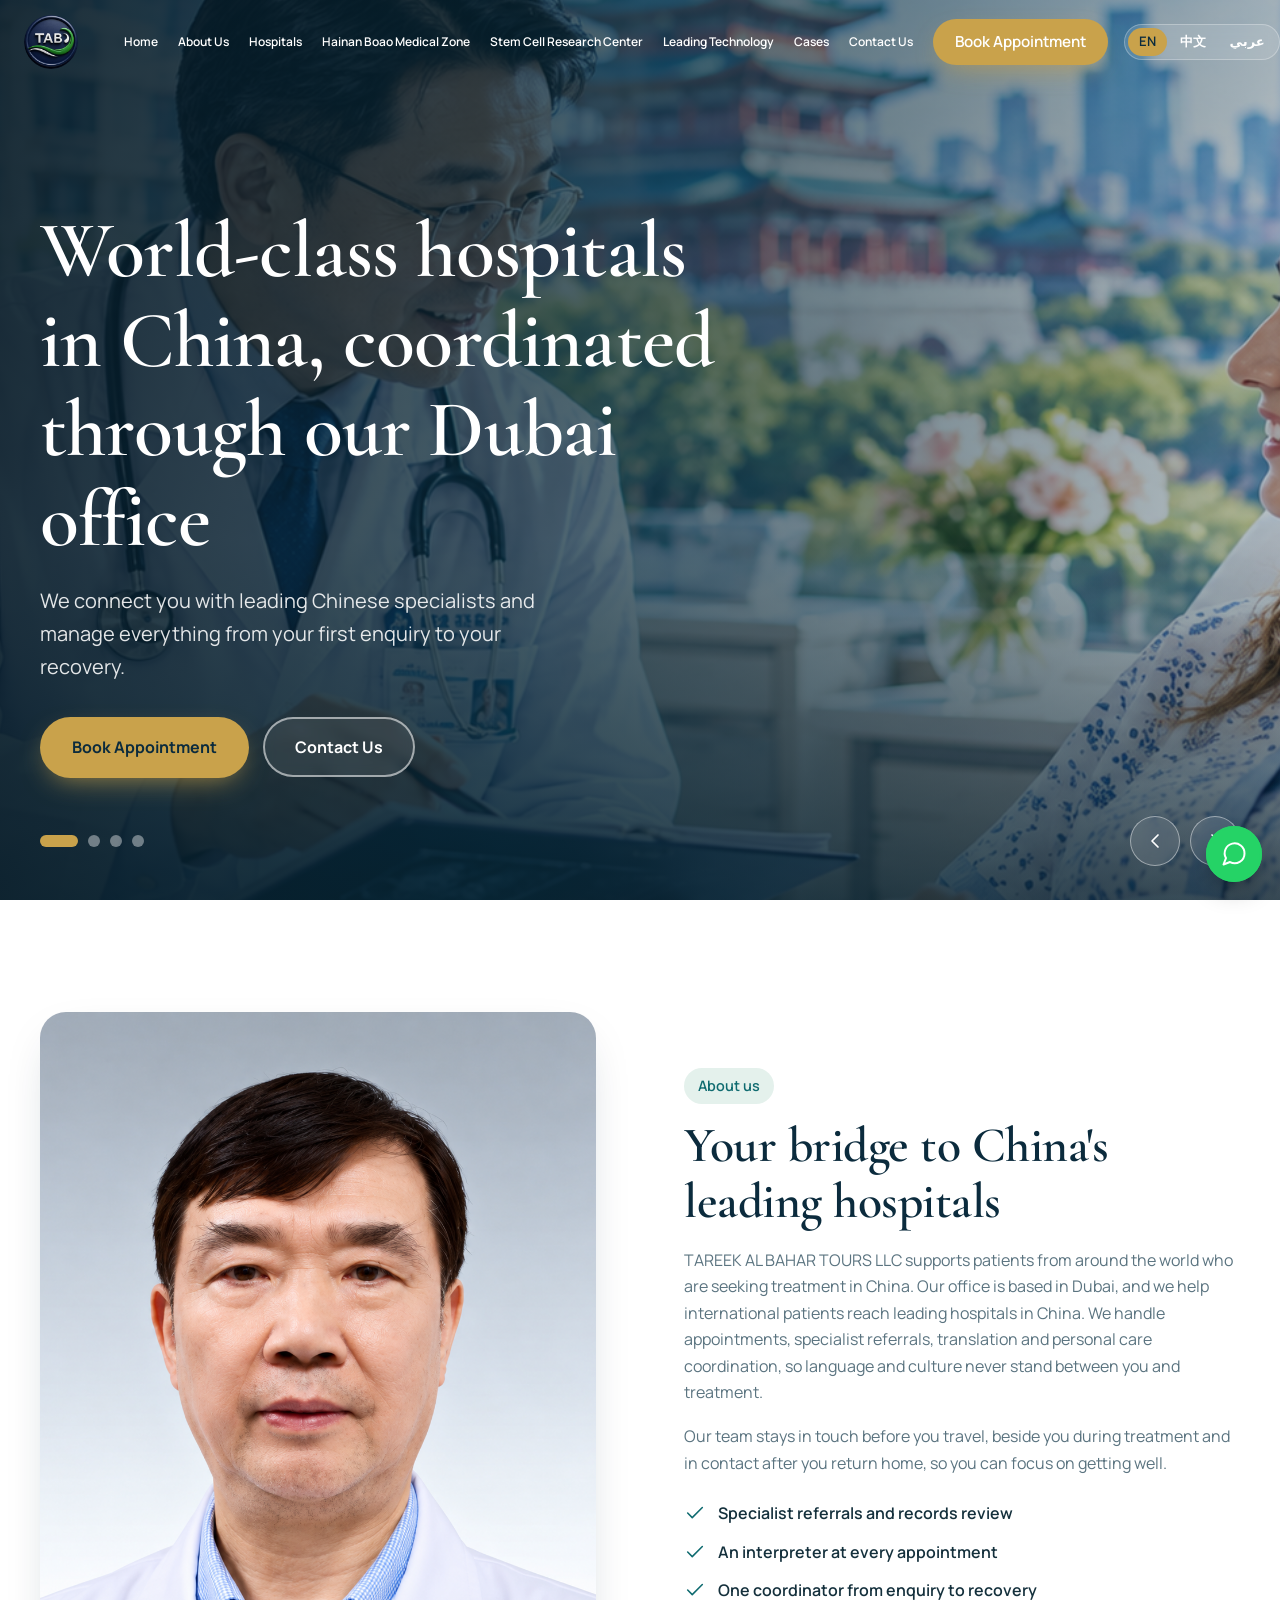
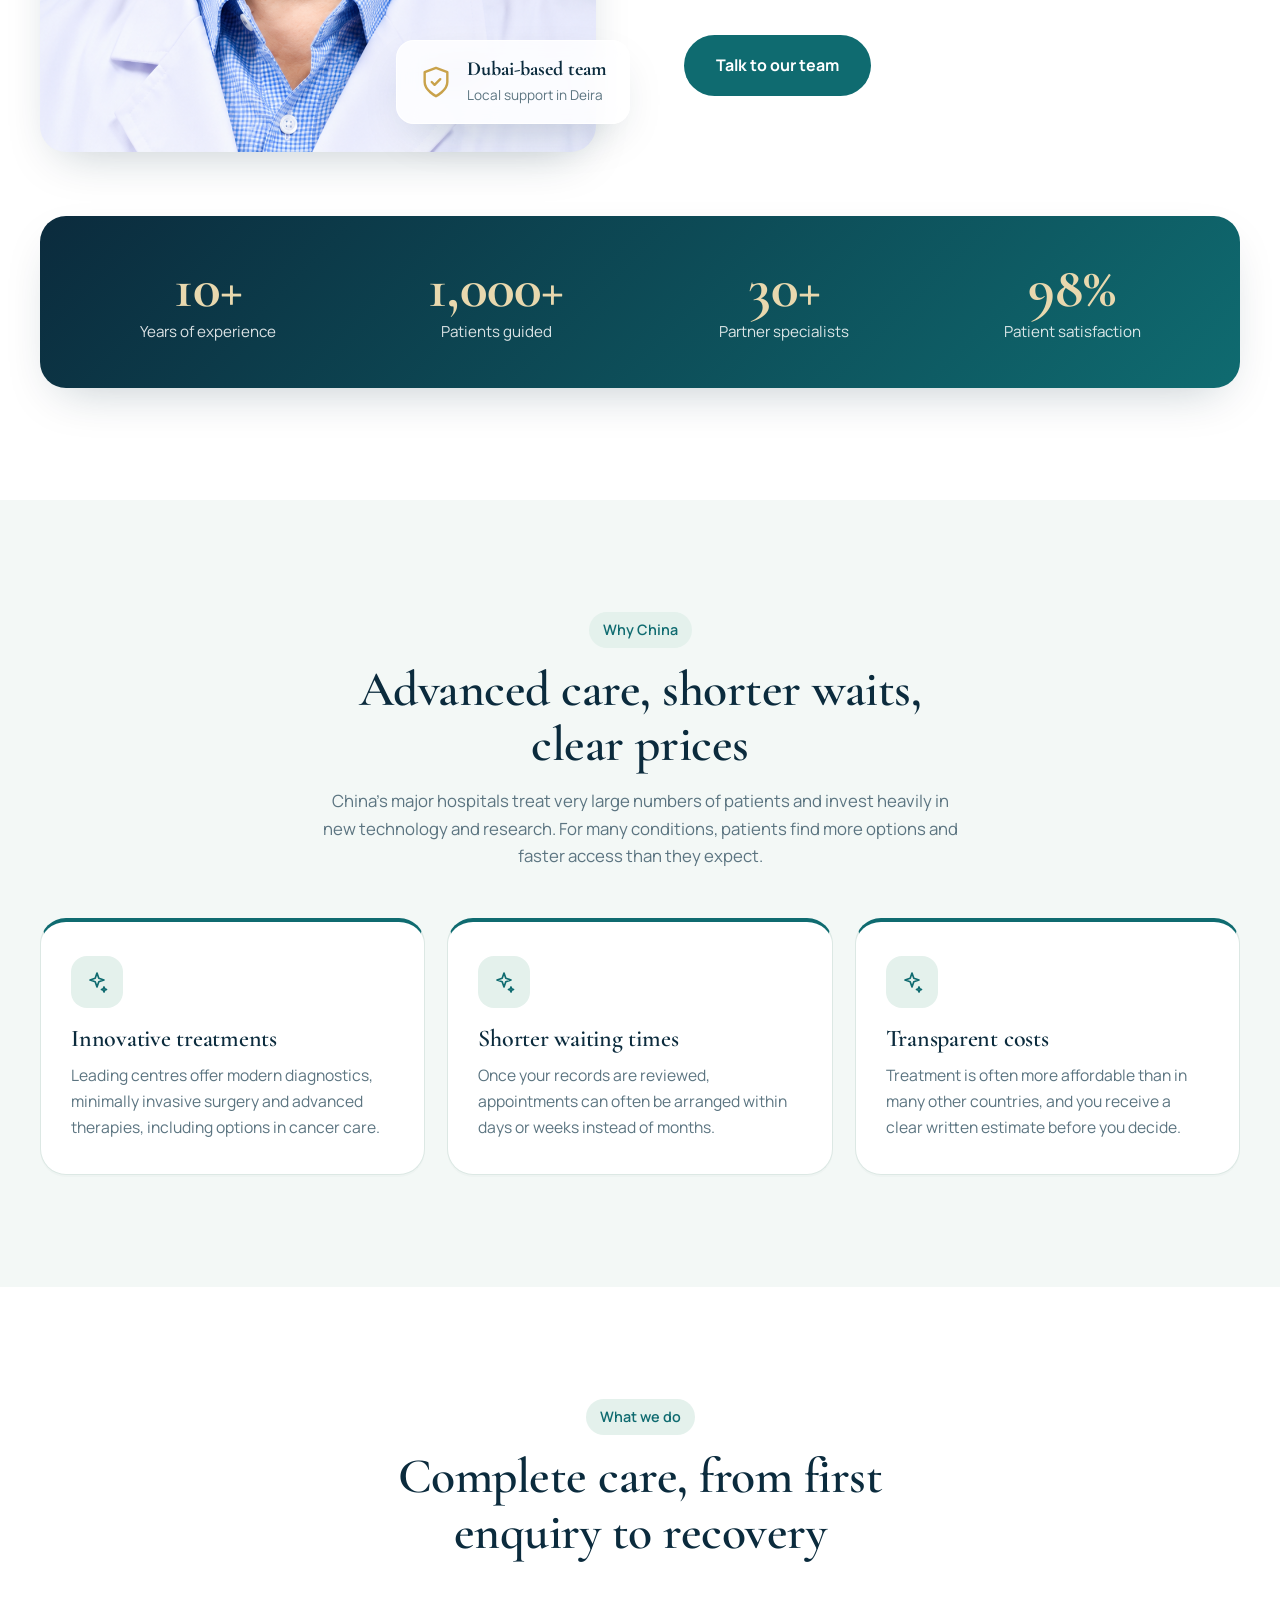
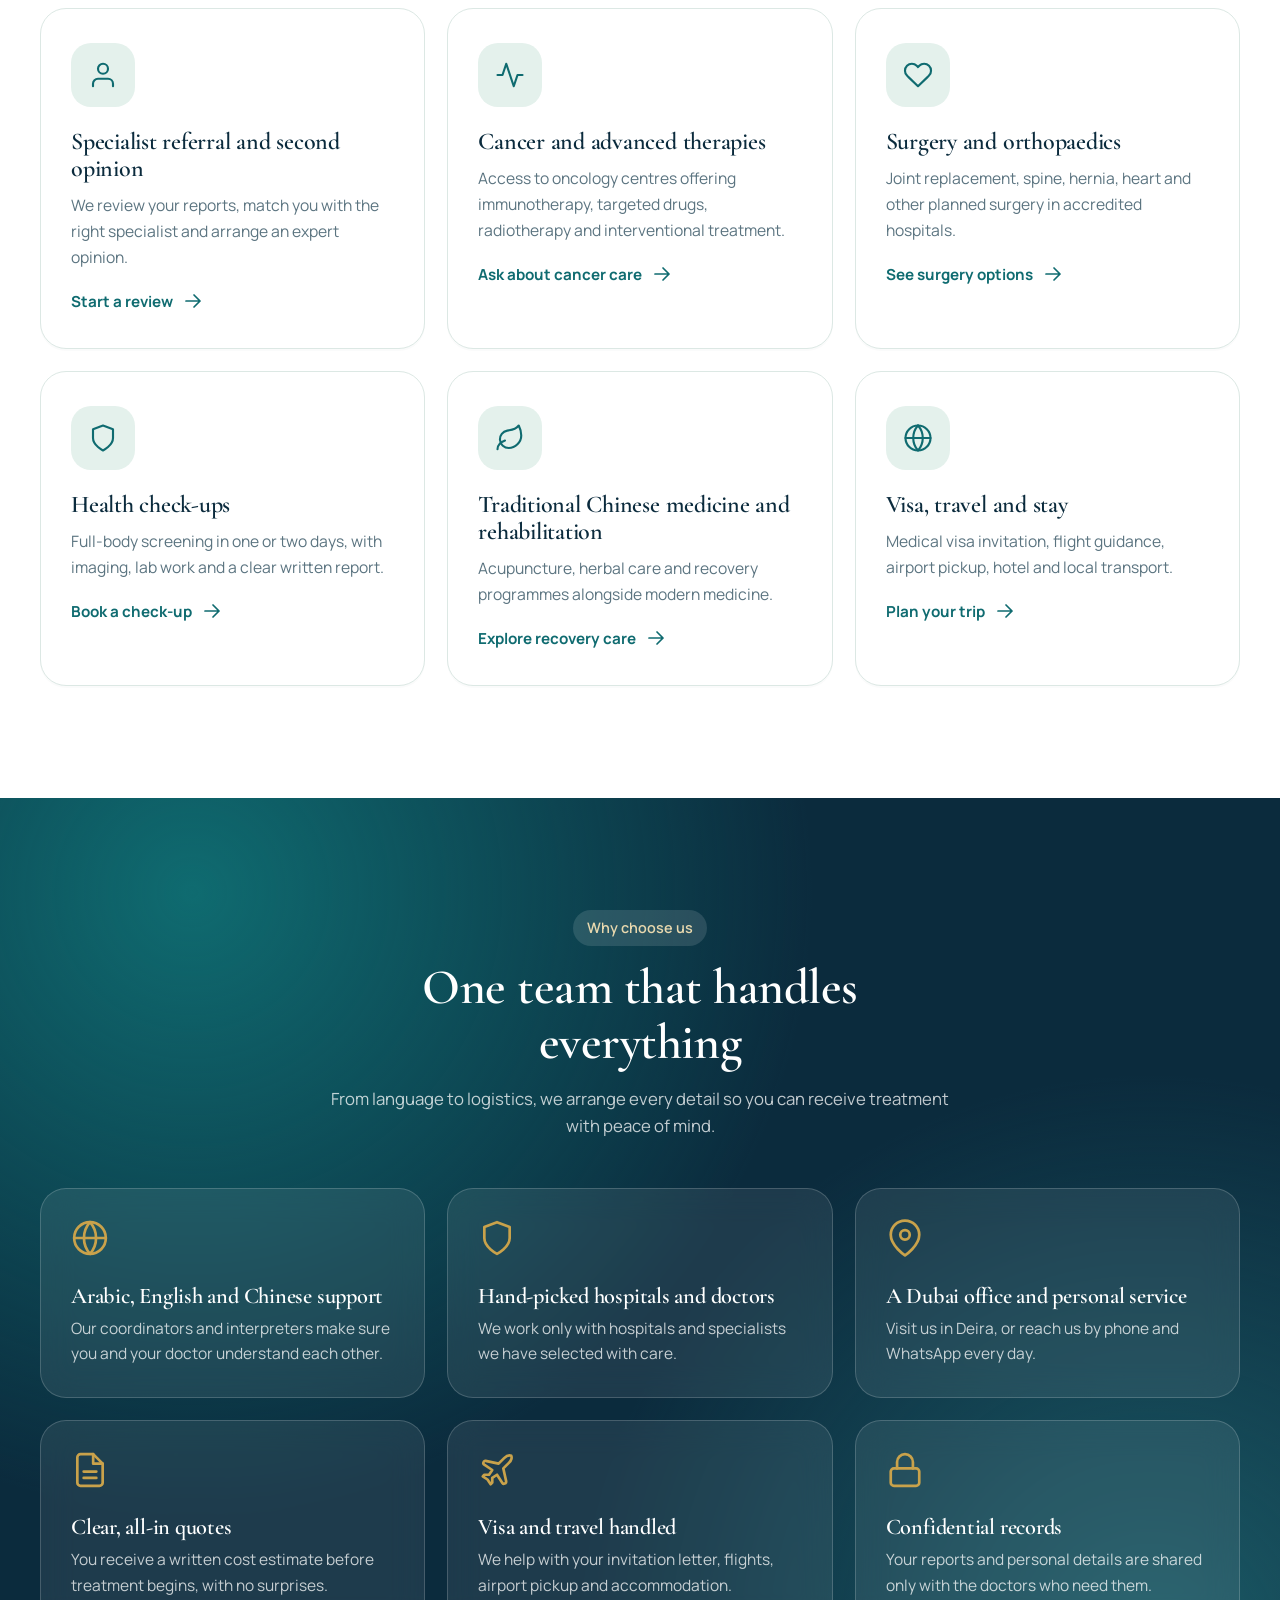
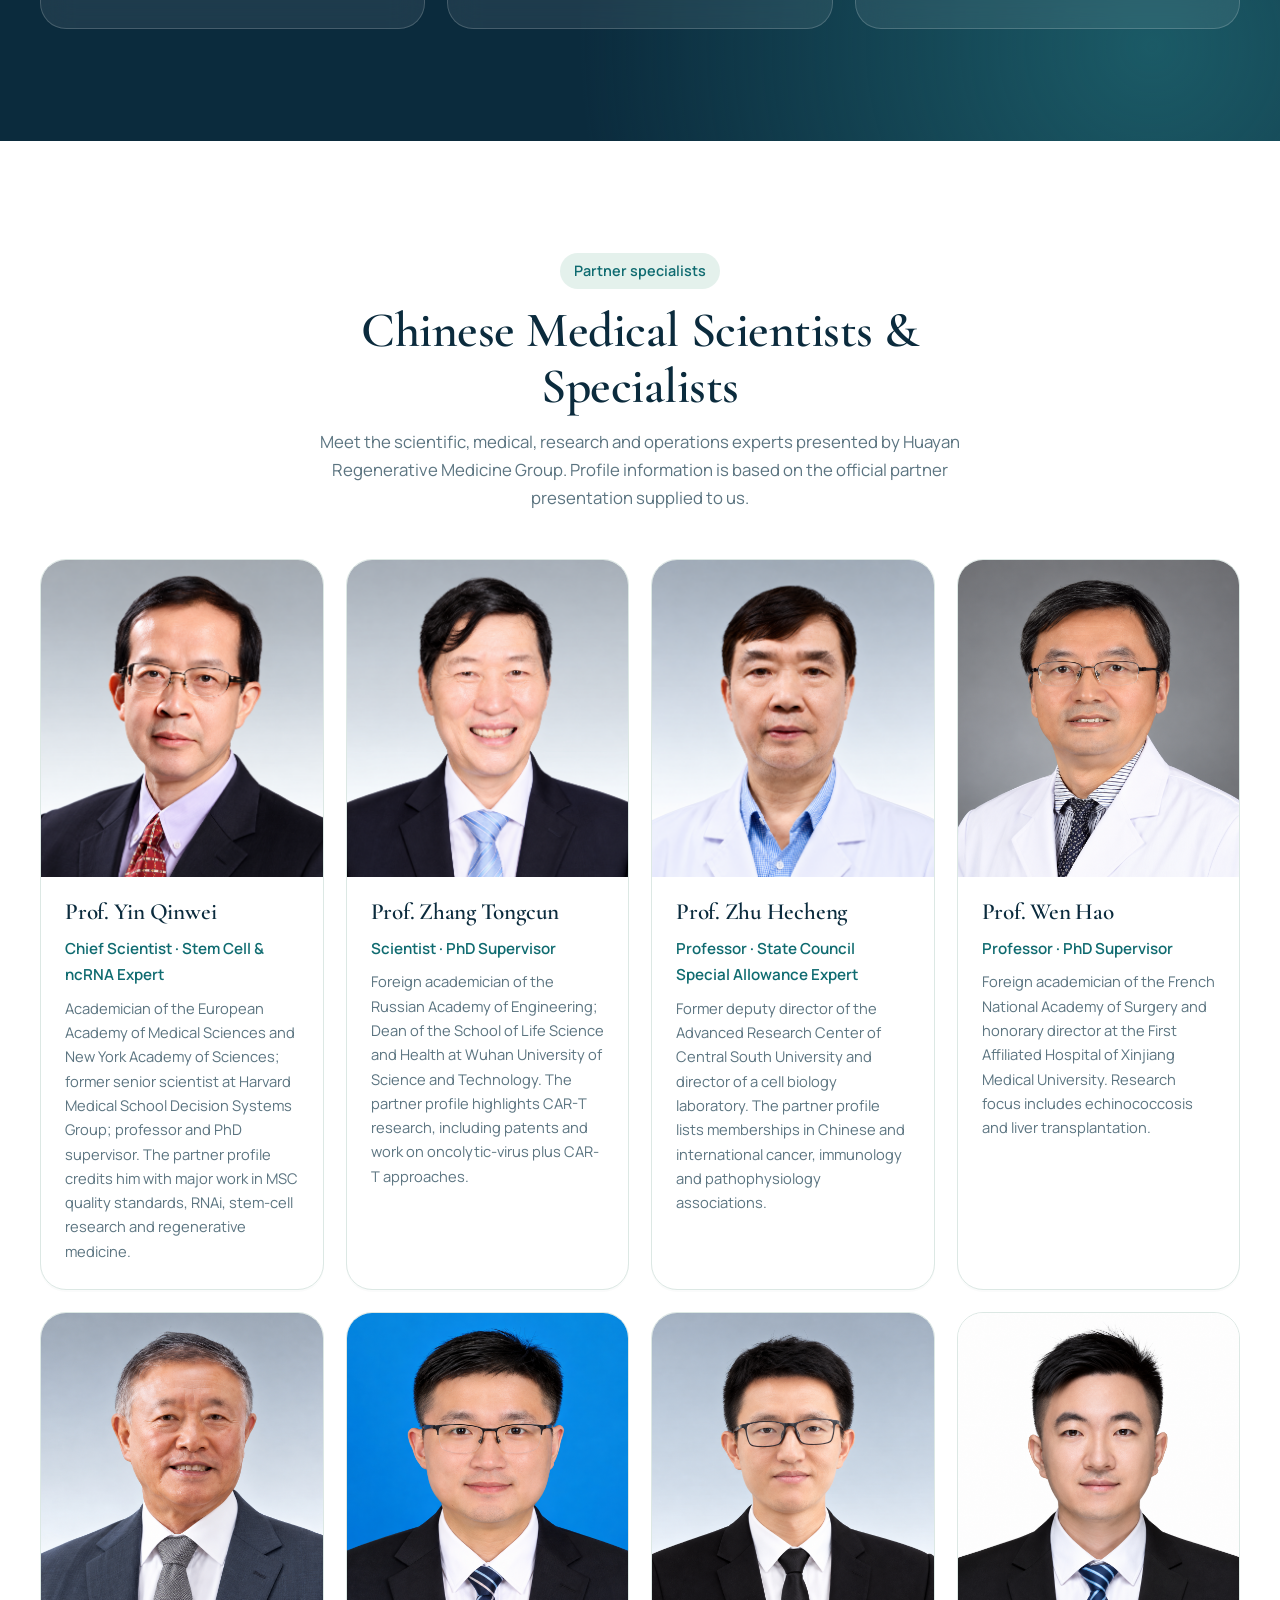
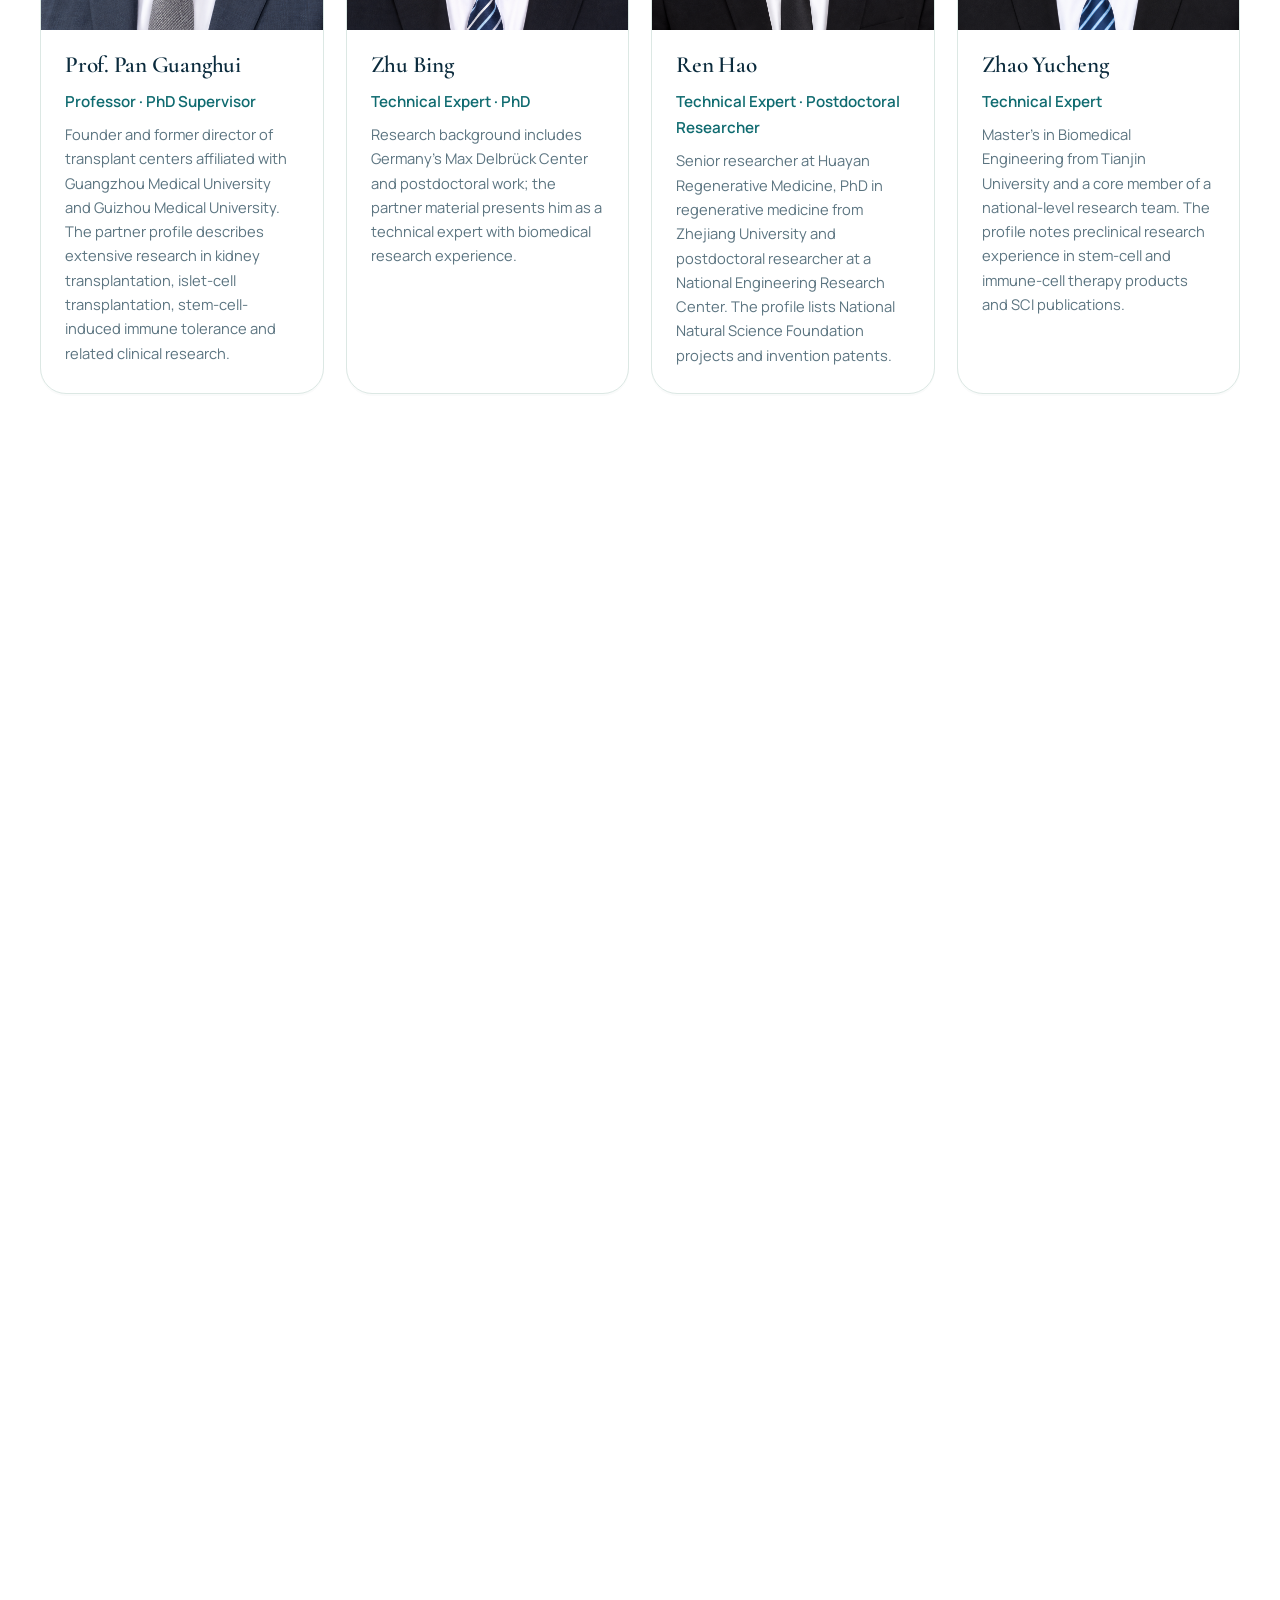
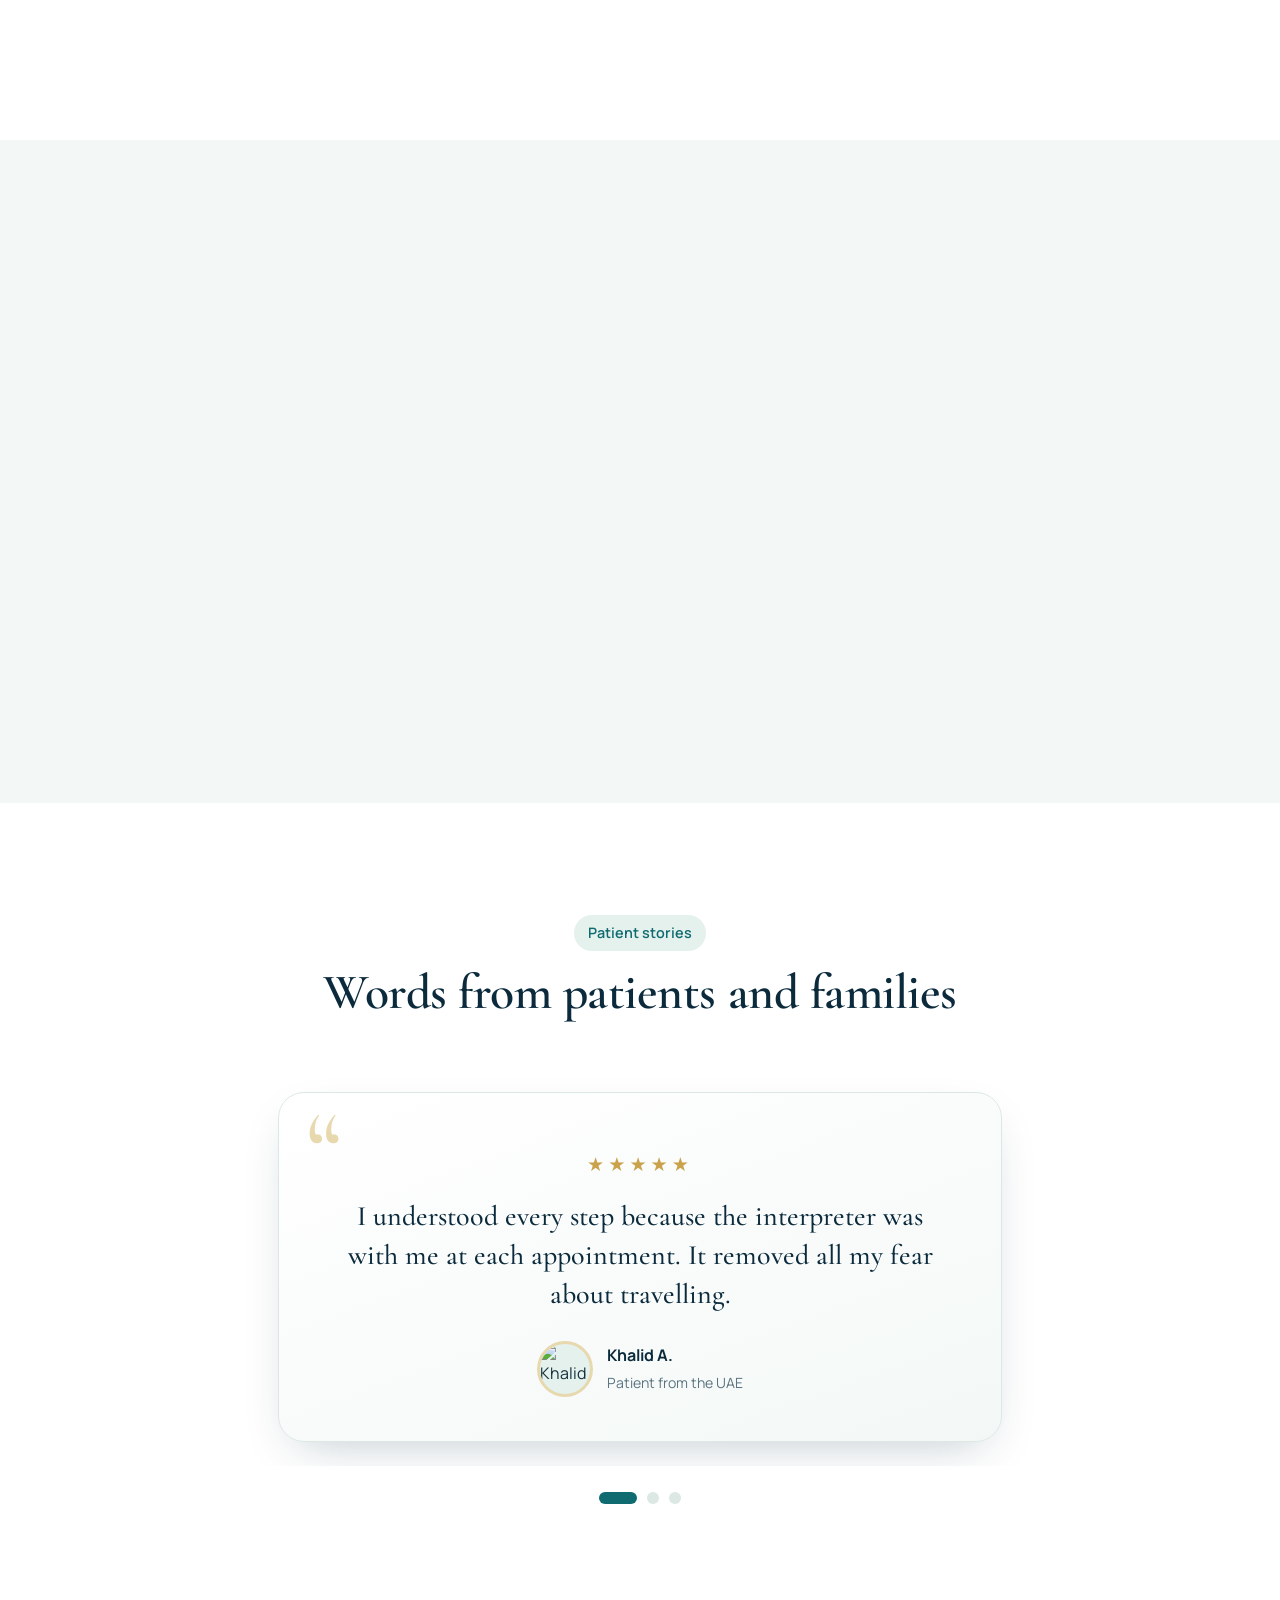
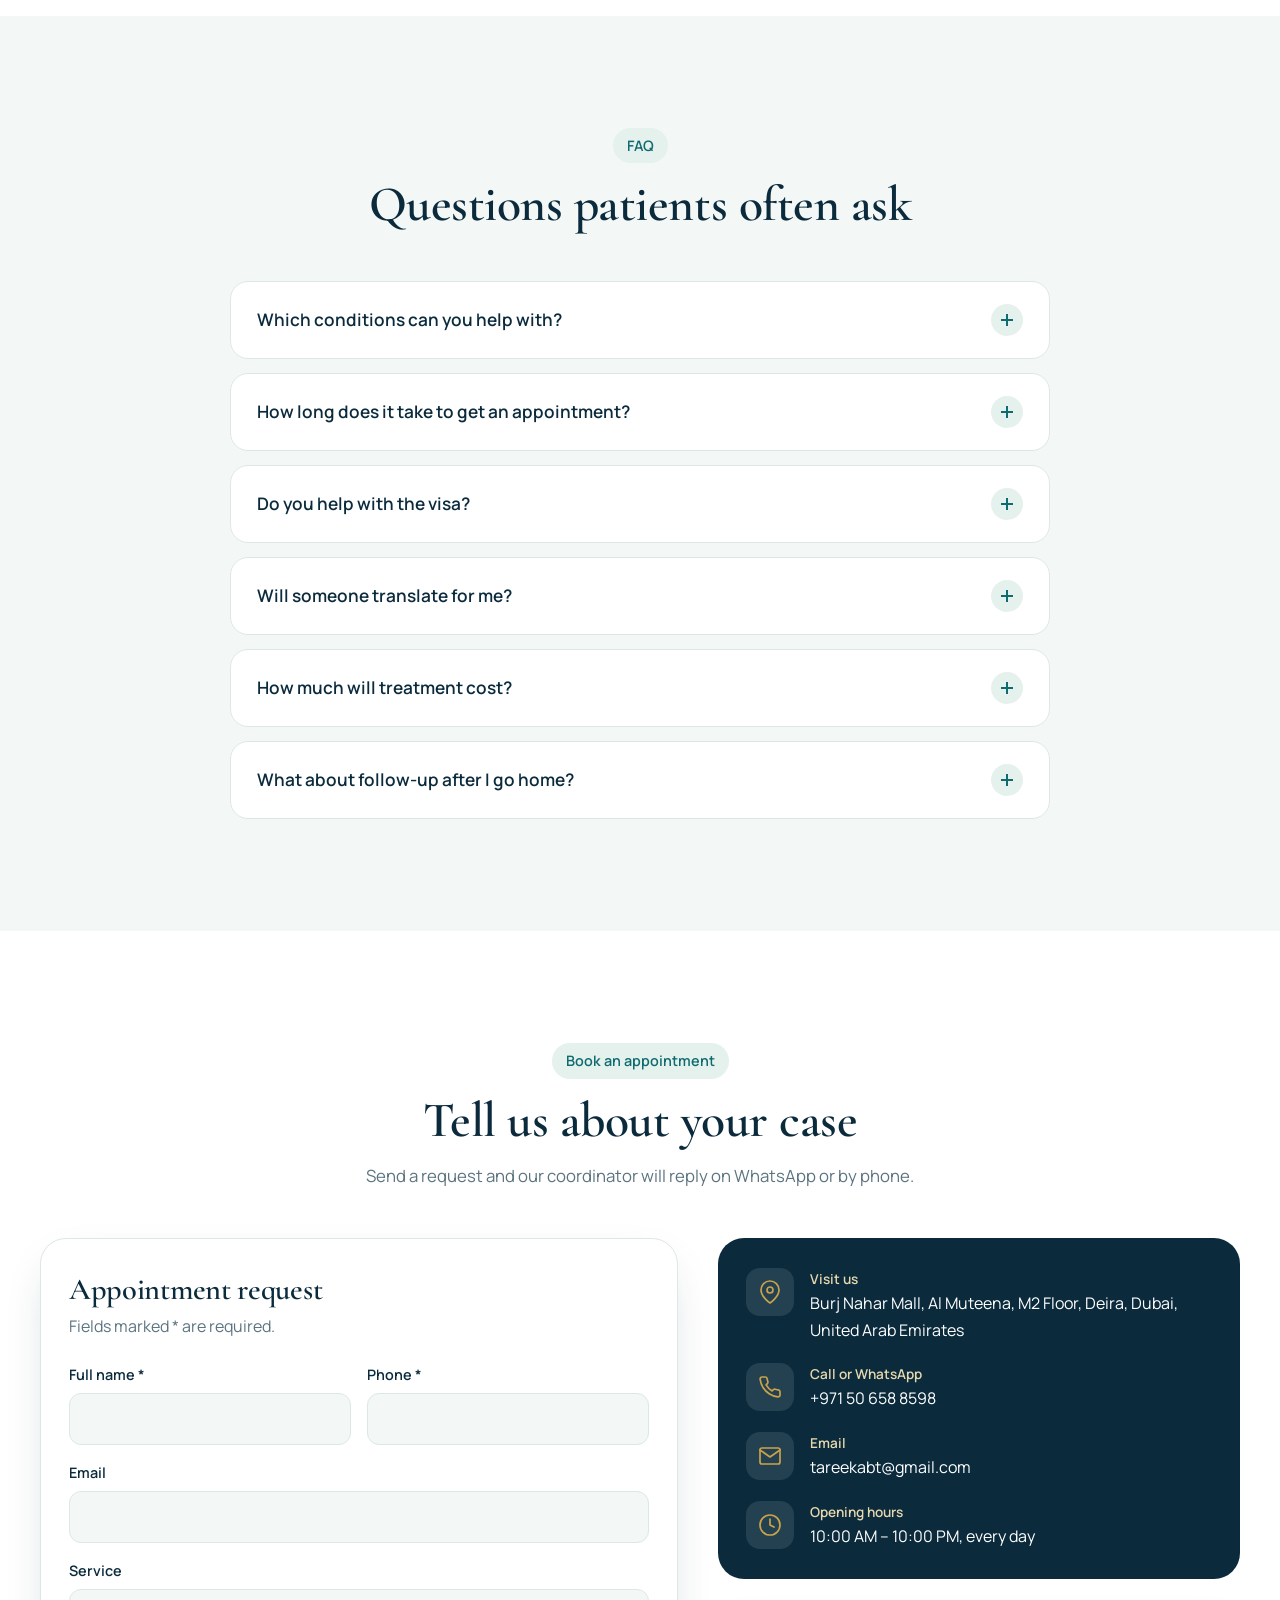
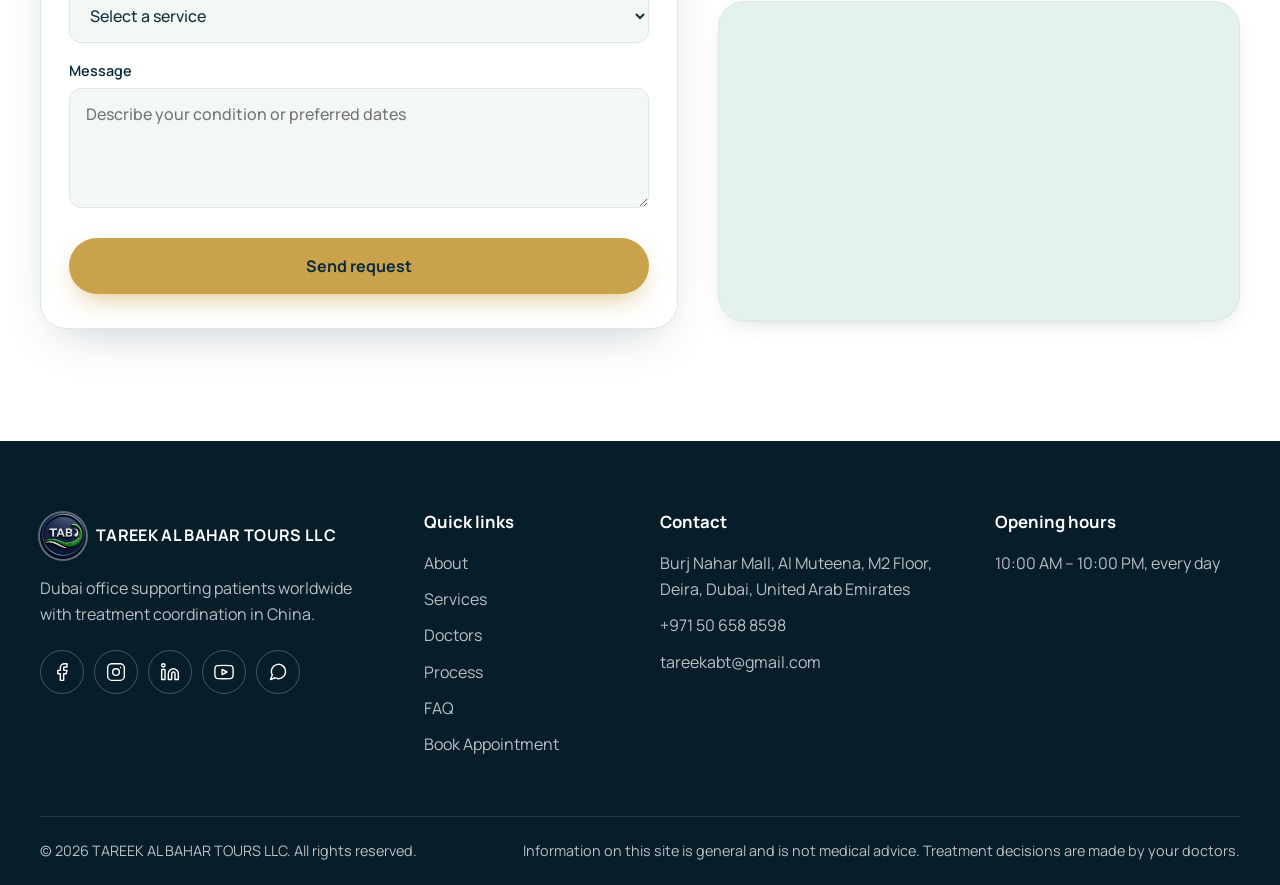
==== commit 46a09df8: "Replace old website with new project" ====
--- a/index.html
+++ b/index.html
@@ -57,18 +57,15 @@
       <span class="brand-text" data-company></span>
     </a>
     <nav class="nav" id="nav" aria-label="Main">
-      <a href="#about" data-t="nav.about"></a>
-      <a href="#services" data-t="nav.services"></a>
-      <a href="#why" data-t="nav.why"></a>
-      <a href="#doctors" data-t="nav.doctors"></a>
-      <a href="#process" data-t="nav.process"></a>
-      <a href="#faq" data-t="nav.faq"></a>
-      <!-- <a href="#contact" class="btn btn-gold" data-t="btn.book"></a> -->
-       <a href="https://wa.me/971509867589?text=Hello%20Tareek%20Al%20Bahar%20Tours%2C%20I%20would%20like%20to%20book%20a%20medical%20appointment."
-   target="_blank"
-   rel="noopener"
-   class="btn btn-gold"
-   data-t="btn.book"></a>
+      <a href="index.html">Home</a>
+      <a href="about-us.html">About Us</a>
+      <a href="hospitals.html">Hospitals</a>
+      <a href="hainan-boao.html">Hainan Boao Medical Zone</a>
+      <a href="stem-cell-research.html">Stem Cell Research Center</a>
+      <a href="leading-technology.html">Leading Technology</a>
+      <a href="cases.html">Cases</a>
+      <a href="contact-us.html">Contact Us</a>
+      <a href="https://wa.me/971506588598?text=Hello%20Tareek%20Al%20Bahar%20Tours%2C%20I%20would%20like%20to%20book%20a%20medical%20appointment." target="_blank" rel="noopener" class="btn btn-gold">Book Appointment</a>
     </nav>
     <!-- Language switcher -->
     <div class="lang" role="group" aria-label="Language">
--- a/css/style.css
+++ b/css/style.css
@@ -356,3 +356,130 @@
 .nav a,.lang button,.btn{white-space:nowrap}
 @media(min-width:960px) and (max-width:1179px){.brand .brand-text{display:none}}
 @media(min-width:960px){.nav a{padding:10px 9px}}
+
+/* ===== Multi-page medical website additions ===== */
+.nav{gap:14px}.nav>a:not(.btn){font-size:13px;white-space:nowrap}.page-hero{padding:150px 0 80px;background:linear-gradient(135deg,#0b2b3d,#0f6570);color:#fff}.page-hero .tag{color:#f1c96a}.page-hero h1{max-width:900px;font-size:clamp(38px,5vw,68px);margin:12px 0 18px}.page-hero p{max-width:800px;font-size:18px;line-height:1.8;color:rgba(255,255,255,.86)}.page-section{padding:80px 0}.page-section.alt{background:#f5f8f8}.content-grid{display:grid;grid-template-columns:1.1fr .9fr;gap:48px;align-items:center}.content-grid img{width:100%;border-radius:22px;box-shadow:0 18px 45px rgba(11,43,61,.14)}.info-cards{display:grid;grid-template-columns:repeat(3,1fr);gap:22px;margin-top:32px}.info-card-simple{background:#fff;border:1px solid rgba(11,43,61,.1);border-radius:18px;padding:26px;box-shadow:0 10px 30px rgba(11,43,61,.06)}.info-card-simple h3{margin:0 0 10px;color:#0b2b3d}.info-card-simple p{margin:0;line-height:1.7;color:#5d6c73}.feature-list{display:grid;grid-template-columns:repeat(2,1fr);gap:14px;margin:24px 0}.feature-list div{background:#f5f8f8;border-radius:12px;padding:15px 17px;font-weight:600;color:#0b2b3d}.source-note{font-size:12px;color:#75858c;margin-top:18px}.cta-band{padding:54px 0;background:#0b2b3d;color:#fff}.cta-band .container{display:flex;align-items:center;justify-content:space-between;gap:24px}.cta-band h2{margin:0 0 8px}.cta-band p{margin:0;color:rgba(255,255,255,.75)}.case-card{background:#fff;border-radius:18px;overflow:hidden;border:1px solid rgba(11,43,61,.1)}.case-card img{width:100%;height:230px;object-fit:cover}.case-card .case-body{padding:24px}.notice-box{padding:24px;border-radius:16px;background:#fff8e8;border:1px solid #efd99a;color:#59491e}.footer .footer-page-links{display:flex;flex-wrap:wrap;gap:14px;margin-top:18px}.footer .footer-page-links a{color:rgba(255,255,255,.78)}
+@media(max-width:1100px){.nav{gap:9px}.nav>a:not(.btn){font-size:11px}.nav .btn{padding:10px 12px}}
+@media(max-width:900px){.content-grid{grid-template-columns:1fr}.info-cards{grid-template-columns:1fr 1fr}.cta-band .container{display:block}.cta-band .btn{margin-top:20px}.page-hero{padding-top:120px}.nav>a:not(.btn){font-size:15px}}
+@media(max-width:600px){.info-cards,.feature-list{grid-template-columns:1fr}.page-section{padding:58px 0}}
+
+/* Professional AI medical imagery update */
+.hospital-feature-hero{position:relative;min-height:620px;display:flex;align-items:center;overflow:hidden;background:#eaf4f5}.hospital-feature-bg{position:absolute;inset:0;background:linear-gradient(90deg,rgba(255,255,255,.98) 0%,rgba(255,255,255,.90) 38%,rgba(255,255,255,.15) 68%,rgba(255,255,255,.04) 100%),url('../images/ai-medical/tianjin-perennial-hospital.jpg') center/cover no-repeat}.hospital-feature-content{position:relative;z-index:1;padding-top:90px;padding-bottom:90px}.hospital-feature-content>div{max-width:650px}.hospital-feature-content h2{font-size:clamp(42px,5vw,68px);margin:14px 0}.patient-support-pro{position:relative;min-height:650px;display:flex;align-items:center;overflow:hidden}.patient-support-bg{position:absolute;inset:0;background:url('../images/ai-medical/international-patient-support.jpg') center/cover no-repeat}.patient-support-pro:after{content:'';position:absolute;inset:0;background:linear-gradient(90deg,rgba(5,42,55,.08) 0%,rgba(5,42,55,.08) 45%,rgba(255,255,255,.25) 58%,rgba(255,255,255,.96) 72%,#fff 100%)}.patient-support-pro .container{position:relative;z-index:2;display:flex;justify-content:flex-end;padding-top:80px;padding-bottom:80px}.patient-support-panel{width:min(590px,48%);background:rgba(255,255,255,.92);backdrop-filter:blur(12px);padding:44px;border-radius:28px;box-shadow:0 20px 60px rgba(4,48,59,.14)}.patient-support-panel h2{font-size:clamp(38px,4vw,58px);margin:14px 0}.support-points{display:grid;grid-template-columns:1fr 1fr;gap:10px;margin:24px 0}.support-points span{padding:13px 15px;border-radius:14px;background:#f1f7f7;font-weight:600;font-size:14px;color:#0b5360}@media(max-width:900px){.hospital-feature-hero{min-height:700px;align-items:flex-end}.hospital-feature-bg{background:linear-gradient(0deg,#fff 0%,rgba(255,255,255,.92) 48%,rgba(255,255,255,.05) 75%),url('../images/ai-medical/tianjin-perennial-hospital.jpg') center top/cover no-repeat}.hospital-feature-content{padding-top:300px;padding-bottom:55px}.patient-support-pro{min-height:820px;align-items:flex-end}.patient-support-pro:after{background:linear-gradient(0deg,#fff 0%,rgba(255,255,255,.94) 55%,rgba(255,255,255,.04) 80%)}.patient-support-pro .container{padding-top:360px;padding-bottom:45px}.patient-support-panel{width:100%;padding:28px}.support-points{grid-template-columns:1fr}}
+
+/* ===== Hospitals page premium redesign ===== */
+.hospital-page-banner{position:relative;min-height:690px;display:flex;align-items:center;overflow:hidden;color:#fff;background:#082d3b url('../images/ai-medical/tianjin-perennial-hospital.jpg') center/cover no-repeat}
+.hospital-page-banner:before{content:"";position:absolute;inset:0;background:linear-gradient(90deg,rgba(4,34,47,.94) 0%,rgba(4,45,58,.83) 37%,rgba(5,56,67,.30) 66%,rgba(5,56,67,.08) 100%)}
+.hospital-page-banner:after{content:"";position:absolute;left:0;right:0;bottom:0;height:150px;background:linear-gradient(0deg,rgba(4,34,47,.34),transparent)}
+.hospital-banner-content{position:relative;z-index:2;padding-top:120px;padding-bottom:90px}.hospital-banner-content .tag{color:#f3ca69;background:rgba(255,255,255,.13);border:1px solid rgba(255,255,255,.18)}
+.hospital-banner-content h1{max-width:760px;font-size:clamp(48px,6.2vw,84px);line-height:.98;margin:18px 0 24px;color:#fff;text-shadow:0 4px 28px rgba(0,0,0,.16)}
+.hospital-banner-content p{max-width:690px;font-size:19px;line-height:1.75;color:rgba(255,255,255,.9)}
+.hospital-banner-actions{display:flex;gap:14px;flex-wrap:wrap;margin-top:30px}.btn-outline-light{border:1px solid rgba(255,255,255,.7);color:#fff;background:rgba(255,255,255,.08);backdrop-filter:blur(8px)}.btn-outline-light:hover{background:#fff;color:#0b2b3d}
+.hospital-intro-grid{display:grid;grid-template-columns:1.15fr .85fr;gap:70px;align-items:center}.hospital-intro-grid h2{font-size:clamp(42px,5vw,64px);margin:12px 0 20px}.lead-copy{font-size:18px;line-height:1.85;color:#324e59}.hospital-intro-grid p{line-height:1.85;color:#5d6c73}
+.hospital-facts{display:grid;grid-template-columns:1fr 1fr;gap:14px}.hospital-facts div{min-height:160px;border-radius:22px;padding:28px;background:linear-gradient(145deg,#0b5360,#0b3546);color:#fff;display:flex;flex-direction:column;justify-content:flex-end;box-shadow:0 16px 36px rgba(11,43,61,.13)}.hospital-facts strong{font:700 46px/1 var(--serif);color:#f1c96a}.hospital-facts span{margin-top:10px;font-size:14px;line-height:1.45;color:rgba(255,255,255,.85)}
+.hospital-specialty-cards .info-card-simple{position:relative;overflow:hidden;padding-top:34px}.hospital-specialty-cards .info-card-simple:before{content:"";position:absolute;top:0;left:0;width:54px;height:4px;background:#0b7b80;border-radius:0 4px 4px 0}
+.patient-journey-grid{display:grid;grid-template-columns:repeat(3,1fr);gap:24px;margin-top:38px}.journey-card{position:relative;padding:34px 30px;border:1px solid rgba(11,43,61,.1);border-radius:22px;background:#fff;box-shadow:0 12px 32px rgba(11,43,61,.06)}.journey-card>span{display:inline-grid;place-items:center;width:48px;height:48px;border-radius:50%;background:#0b5360;color:#fff;font-weight:700;margin-bottom:24px}.journey-card h3{font-size:26px;margin-bottom:12px}.journey-card p{color:#5d6c73;line-height:1.75;margin:0}
+.premium-medical-card{background:linear-gradient(145deg,#082f40,#0b6570);border-radius:28px;padding:46px;color:#fff;box-shadow:0 20px 50px rgba(11,43,61,.16)}.premium-medical-card>span{color:#f1c96a;font-weight:700;text-transform:uppercase;letter-spacing:.08em;font-size:12px}.premium-medical-card h3{color:#fff;font-size:38px;margin:14px 0}.premium-medical-card p{color:rgba(255,255,255,.82);line-height:1.75}.premium-medical-card ul{margin:24px 0 0;padding-left:20px;display:grid;gap:12px}.premium-medical-card li{color:rgba(255,255,255,.9)}
+.comfort-cards{grid-template-columns:repeat(3,1fr)}
+@media(max-width:900px){.hospital-page-banner{min-height:720px;background-position:62% center}.hospital-page-banner:before{background:linear-gradient(90deg,rgba(4,34,47,.94),rgba(4,45,58,.72))}.hospital-banner-content{padding-top:135px}.hospital-intro-grid{grid-template-columns:1fr;gap:38px}.patient-journey-grid{grid-template-columns:1fr}.comfort-cards{grid-template-columns:1fr 1fr}}
+@media(max-width:600px){.hospital-page-banner{min-height:760px}.hospital-banner-content h1{font-size:48px}.hospital-banner-content p{font-size:16px}.hospital-facts,.comfort-cards{grid-template-columns:1fr}.hospital-facts div{min-height:130px}}
+
+/* ===== Hainan medical zone premium redesign ===== */
+.hainan-page-banner{position:relative;min-height:720px;display:flex;align-items:center;overflow:hidden;color:#fff;background:#07354a url('../images/ai-medical/hainan-sanya-medical-city.png') center/cover no-repeat}
+.hainan-page-banner:before{content:"";position:absolute;inset:0;background:linear-gradient(90deg,rgba(4,31,48,.93) 0%,rgba(5,48,64,.76) 40%,rgba(5,55,66,.18) 70%,rgba(5,55,66,.04) 100%)}
+.hainan-page-banner:after{content:"";position:absolute;left:0;right:0;bottom:0;height:170px;background:linear-gradient(0deg,rgba(4,31,48,.42),transparent)}
+.hainan-banner-content{position:relative;z-index:2;padding-top:125px;padding-bottom:95px}.hainan-banner-content .tag{color:#f3ca69;background:rgba(255,255,255,.13);border:1px solid rgba(255,255,255,.18)}
+.hainan-banner-content h1{max-width:790px;font-size:clamp(48px,6.2vw,84px);line-height:1;margin:18px 0 24px;color:#fff;text-shadow:0 4px 28px rgba(0,0,0,.18)}.hainan-banner-content p{max-width:720px;font-size:19px;line-height:1.75;color:rgba(255,255,255,.92)}
+.hainan-intro-grid{display:grid;grid-template-columns:1.15fr .85fr;gap:70px;align-items:center}.hainan-intro-grid h2,.hainan-location-grid h2{font-size:clamp(42px,5vw,64px);margin:12px 0 20px}.hainan-stat-row{display:grid;grid-template-columns:repeat(4,1fr);gap:12px;margin-top:32px}.hainan-stat-row div{padding:22px 18px;border-radius:18px;background:#f1f7f7}.hainan-stat-row strong{display:block;font:700 30px/1 var(--serif);color:#0b6570}.hainan-stat-row span{display:block;margin-top:8px;font-size:12px;line-height:1.5;color:#607178}
+.hainan-highlight-card{padding:44px;border-radius:28px;background:linear-gradient(145deg,#07384a,#0b7175);color:#fff;box-shadow:0 22px 50px rgba(11,43,61,.15)}.hainan-highlight-card>span{font-size:12px;text-transform:uppercase;letter-spacing:.09em;color:#f1c96a;font-weight:700}.hainan-highlight-card h3{font-size:38px;line-height:1.08;color:#fff;margin:15px 0}.hainan-highlight-card p,.hainan-highlight-card li{color:rgba(255,255,255,.84);line-height:1.7}.hainan-highlight-card ul{display:grid;gap:10px;margin:22px 0 0;padding-left:20px}
+.section-heading{max-width:760px;margin-bottom:38px}.section-heading h2{font-size:clamp(40px,4.8vw,60px);margin:12px 0 14px}.section-heading p{font-size:17px;line-height:1.8;color:#5d6c73}.hainan-service-cards{grid-template-columns:repeat(3,1fr)}.hainan-service-cards .info-card-simple{min-height:210px;padding-top:34px;position:relative}.hainan-service-cards .info-card-simple:before{content:"";position:absolute;left:26px;top:0;width:46px;height:4px;border-radius:0 0 5px 5px;background:#0b7b80}
+.hainan-location-grid{display:grid;grid-template-columns:1.05fr .95fr;gap:58px;align-items:center}.hainan-location-visual{overflow:hidden;border-radius:28px;box-shadow:0 20px 50px rgba(11,43,61,.14)}.hainan-location-visual img{display:block;width:100%;aspect-ratio:16/11;object-fit:cover}.hainan-cta{padding:95px 0;text-align:center;background:linear-gradient(135deg,#082f40,#0b6570);color:#fff}.hainan-cta .container{max-width:850px}.hainan-cta .tag{color:#f1c96a}.hainan-cta h2{font-size:clamp(42px,5vw,64px);color:#fff;margin:14px 0}.hainan-cta p{font-size:18px;line-height:1.8;color:rgba(255,255,255,.82);margin:0 auto 28px;max-width:720px}
+@media(max-width:900px){.hainan-page-banner{min-height:740px;background-position:65% center}.hainan-page-banner:before{background:linear-gradient(90deg,rgba(4,31,48,.94),rgba(5,48,64,.65))}.hainan-intro-grid,.hainan-location-grid{grid-template-columns:1fr;gap:38px}.hainan-stat-row{grid-template-columns:1fr 1fr}.hainan-service-cards{grid-template-columns:1fr 1fr}}
+@media(max-width:600px){.hainan-page-banner{min-height:780px}.hainan-banner-content h1{font-size:46px}.hainan-banner-content p{font-size:16px}.hainan-stat-row,.hainan-service-cards{grid-template-columns:1fr}}
+
+/* Stem Cell Research Center premium page */
+.stem-hero{min-height:620px;display:flex;align-items:center;position:relative;background:linear-gradient(90deg,rgba(3,45,61,.94) 0%,rgba(3,61,76,.82) 34%,rgba(3,61,76,.24) 64%,rgba(3,61,76,.05) 100%),url('../images/ai-medical/stem-cell-research-center.png') center/cover no-repeat;color:#fff;padding:130px 0 70px}.stem-hero .hero-copy{max-width:610px}.stem-hero h1{font-size:clamp(3.2rem,6vw,5.7rem);line-height:.92;color:#fff;margin:22px 0}.stem-hero p{font-size:1.08rem;line-height:1.75;max-width:570px}.stem-actions{display:flex;gap:14px;flex-wrap:wrap;margin-top:30px}.stem-actions .btn-outline-light{border:1px solid rgba(255,255,255,.75);color:#fff;background:rgba(255,255,255,.08)}.stem-points{display:flex;gap:24px;flex-wrap:wrap;margin-top:30px}.stem-point{display:flex;align-items:center;gap:10px;font-weight:700}.stem-point i{width:42px;height:42px;border-radius:50%;background:#fff;color:#08767a;display:grid;place-items:center;font-style:normal;font-size:20px}.stem-intro-grid{display:grid;grid-template-columns:1fr 1.35fr;gap:60px;align-items:center}.research-grid{display:grid;grid-template-columns:repeat(4,1fr);gap:18px}.research-card{background:#fff;border-radius:18px;overflow:hidden;box-shadow:0 14px 38px rgba(8,48,62,.09);border:1px solid #e7efef}.research-card .visual{height:145px;background:linear-gradient(135deg,#0d6e7a,#5bc3c2);display:grid;place-items:center;color:#fff;font-size:46px}.research-card .body{padding:22px}.research-card h3{margin:0 0 8px}.research-card p{font-size:.94rem}.stem-feature-strip{display:grid;grid-template-columns:repeat(4,1fr);background:#eef8f7;border-radius:18px;margin-top:24px;padding:24px}.stem-feature-strip div{padding:0 20px;border-right:1px solid #cfe2e1}.stem-feature-strip div:last-child{border:0}.stem-feature-strip strong{display:block;color:#07364a}.expert-grid{display:grid;grid-template-columns:repeat(3,1fr);gap:24px}.expert-card{background:#fff;border-radius:20px;overflow:hidden;box-shadow:0 12px 34px rgba(8,48,62,.08);border:1px solid #e5eeee}.expert-card img{width:100%;height:330px;object-fit:cover;object-position:top}.expert-card .body{padding:22px}.expert-card h3{margin:0 0 5px}.expert-role{color:#08777c;font-weight:700;font-size:.9rem;margin-bottom:10px}.stem-note{background:#f6faf9;border-left:4px solid #0b7d80;padding:20px 24px;border-radius:12px;margin-top:32px}@media(max-width:900px){.stem-hero{min-height:650px;background-position:65% center}.stem-intro-grid,.research-grid,.expert-grid{grid-template-columns:1fr 1fr}.stem-feature-strip{grid-template-columns:1fr 1fr;gap:20px}.stem-feature-strip div{border:0}}@media(max-width:640px){.stem-intro-grid,.research-grid,.expert-grid,.stem-feature-strip{grid-template-columns:1fr}.stem-hero h1{font-size:3.1rem}.stem-hero{background-position:62% center}.expert-card img{height:300px}}
+/* Clean Stem Cell page refinement */
+.stem-hero{min-height:610px;background:linear-gradient(90deg,rgba(3,45,61,.96) 0%,rgba(3,58,72,.90) 32%,rgba(3,58,72,.48) 54%,rgba(3,58,72,.08) 78%),url('../images/ai-medical/stem-cell-clean-lab.jpg') center/cover no-repeat;padding:145px 0 80px}
+.stem-hero .hero-copy{max-width:640px}.stem-hero h1{font-size:clamp(3.5rem,6vw,5.8rem);line-height:.94;margin:20px 0 22px}.stem-hero p{max-width:600px;font-size:1.06rem}.stem-points{gap:18px 28px}.stem-actions{margin-top:28px}
+.stem-intro-grid{grid-template-columns:.88fr 1.35fr;gap:70px;align-items:start}.stem-intro-grid>div:first-child{padding-top:18px}.stem-intro-grid h2{max-width:520px}.stem-intro-grid p{max-width:560px}
+.research-grid{gap:20px}.research-card{border-radius:20px;min-height:330px}.research-card .visual{height:112px;font-size:36px}.research-card .body{padding:24px 22px}.research-card h3{font-size:1.28rem;line-height:1.15}.research-card p{font-size:.94rem;line-height:1.65}
+.stem-feature-strip{display:none}.expert-grid{margin-top:34px}.stem-note{max-width:980px;margin-left:auto;margin-right:auto}
+@media(max-width:900px){.stem-intro-grid{grid-template-columns:1fr;gap:38px}.research-grid{grid-template-columns:1fr 1fr}.stem-hero{background-position:66% center}}
+@media(max-width:640px){.research-grid{grid-template-columns:1fr}.stem-hero{min-height:680px;background-position:70% center}.stem-hero .hero-copy{max-width:100%}}
+/* Leading Technology premium redesign */
+.tech-hero{position:relative;min-height:610px;display:flex;align-items:center;color:#fff;overflow:hidden;background:#07364a url('../images/ai-medical/leading-technology-hero.png') center/cover no-repeat}.tech-hero:before{content:"";position:absolute;inset:0;background:linear-gradient(90deg,rgba(4,42,57,.96) 0%,rgba(4,57,70,.88) 38%,rgba(4,57,70,.42) 62%,rgba(4,57,70,.10) 100%)}.tech-hero-content{position:relative;z-index:2;padding-top:130px;padding-bottom:80px}.tech-hero .tag{color:#f1c96a;background:rgba(255,255,255,.14);border:1px solid rgba(255,255,255,.2)}.tech-hero h1{font-size:clamp(52px,6vw,82px);color:#fff;line-height:1;margin:18px 0 22px}.tech-hero p{max-width:670px;font-size:18px;line-height:1.75;color:rgba(255,255,255,.92)}.tech-highlights{display:flex;gap:12px;flex-wrap:wrap;margin-top:30px}.tech-highlights span{padding:12px 16px;border-radius:999px;background:rgba(255,255,255,.14);border:1px solid rgba(255,255,255,.2);font-weight:700;font-size:13px;backdrop-filter:blur(8px)}
+.tech-intro-grid{display:grid;grid-template-columns:.95fr 1.05fr;gap:58px;align-items:center}.tech-intro-grid h2{font-size:clamp(42px,5vw,62px);margin:12px 0 18px}.tech-feature-list{display:grid;grid-template-columns:1fr 1fr;gap:14px;margin-top:28px}.tech-feature-list div{padding:18px 18px;border-radius:15px;background:#f2f7f7;color:#0b2b3d;font-weight:700;border:1px solid #e6eeee}.tech-room{border-radius:26px;overflow:hidden;box-shadow:0 20px 50px rgba(11,43,61,.14)}.tech-room img{display:block;width:100%;height:410px;object-fit:cover;object-position:70% 48%}.tech-card-grid{display:grid;grid-template-columns:repeat(4,1fr);gap:20px}.tech-card{min-height:250px;background:#fff;border:1px solid #e2ecec;border-radius:22px;padding:28px;box-shadow:0 12px 34px rgba(8,48,62,.07)}.tech-icon{width:48px;height:48px;border-radius:14px;background:linear-gradient(135deg,#0b6570,#48b6b7);color:#fff;display:grid;place-items:center;font-weight:800;margin-bottom:24px}.tech-card h3{font-size:24px;line-height:1.15;margin:0 0 12px}.tech-card p{margin:0;color:#5d6c73;line-height:1.7}@media(max-width:900px){.tech-hero{min-height:680px;background-position:66% center}.tech-intro-grid{grid-template-columns:1fr}.tech-card-grid{grid-template-columns:1fr 1fr}.tech-room img{height:360px}}@media(max-width:600px){.tech-card-grid,.tech-feature-list{grid-template-columns:1fr}.tech-hero h1{font-size:50px}.tech-room img{height:280px}}
+/* Leading Technology clean redesign v2 */
+.tech-hero{min-height:560px;background:#07364a url('../images/ai-medical/leading-tech-clean-clinic.jpg') 70% center/cover no-repeat!important}
+.tech-hero:before{background:linear-gradient(90deg,rgba(4,42,57,.97) 0%,rgba(4,57,70,.90) 34%,rgba(4,57,70,.52) 52%,rgba(4,57,70,.08) 78%,rgba(4,57,70,.02) 100%)!important}
+.tech-hero-content{padding-top:135px;padding-bottom:80px;max-width:1240px}
+.tech-hero h1{max-width:620px}.tech-hero p{max-width:610px}
+.tech-intro-grid{grid-template-columns:1fr 1.08fr;gap:64px}.tech-room img{height:390px;object-position:center}
+.tech-card{padding:0;overflow:hidden;min-height:0}.tech-card .tech-card-img{height:180px;width:100%;object-fit:cover;display:block}.tech-card .tech-card-body{padding:24px}.tech-card .tech-icon{margin-top:-48px;position:relative;border:5px solid #fff;margin-left:20px;margin-bottom:12px}.tech-card h3{font-size:21px}.tech-card p{font-size:14px;line-height:1.6}
+@media(max-width:900px){.tech-hero{background-position:64% center!important}.tech-intro-grid{grid-template-columns:1fr}}
+/* Patient Cases redesign */
+.cases-hero{min-height:520px;padding:150px 0 80px;background:linear-gradient(90deg,rgba(5,48,65,.95) 0%,rgba(5,48,65,.82) 38%,rgba(5,48,65,.12) 68%),url('../images/ai-medical/cases-hero-banner.png') center/cover no-repeat;color:#fff;display:flex;align-items:center}
+.cases-hero .container{width:100%}.cases-hero .tag{color:#d9a52d}.cases-hero h1{font-size:clamp(52px,6vw,86px);max-width:680px;margin:14px 0 16px;color:#fff}.cases-hero p{max-width:650px;font-size:19px;line-height:1.7;color:rgba(255,255,255,.92)}
+.cases-page{background:linear-gradient(180deg,#fff 0%,#f6faf9 100%)}.cases-page .sec-head{max-width:800px}.cases-page .sec-head h2{font-size:clamp(38px,4vw,58px)}
+.case-grid-pro{display:grid;grid-template-columns:repeat(3,1fr);gap:24px;margin-top:38px}.case-pro{background:#fff;border:1px solid rgba(11,43,61,.1);border-radius:22px;overflow:hidden;box-shadow:0 14px 38px rgba(11,43,61,.08);display:flex;flex-direction:column}.case-pro .case-photo{height:245px;width:100%;object-fit:cover}.case-pro .case-body{padding:26px;display:flex;flex-direction:column;flex:1}.case-meta{display:flex;align-items:center;justify-content:space-between;gap:10px;margin-bottom:12px}.country-pill,.case-no{font-size:13px;font-weight:700;border-radius:999px;padding:7px 12px}.country-pill{background:#e5f3f0;color:#087b7d}.case-no{background:#0e8d8e;color:#fff}.case-pro h3{font-size:27px;margin:0 0 12px;color:#0b2b3d}.case-pro p{color:#566b75;line-height:1.65;margin:0 0 22px}.case-services{display:grid;grid-template-columns:repeat(2,1fr);gap:9px;margin-top:auto}.case-services span{background:#f2f8f7;border-radius:11px;padding:10px 11px;font-size:12px;font-weight:700;color:#0b5961;text-align:center}
+@media(max-width:900px){.cases-hero{min-height:460px;background-position:60% center}.case-grid-pro{grid-template-columns:1fr}.case-pro{max-width:680px;margin:auto}.case-pro .case-photo{height:300px}}
+@media(max-width:600px){.cases-hero{min-height:520px;padding-top:125px;background-position:68% center}.cases-hero h1{font-size:52px}.cases-hero p{font-size:16px}.case-pro .case-photo{height:220px}}
+
+/* Final clean patient cases redesign */
+.cases-hero{min-height:540px;padding:150px 0 80px;background:linear-gradient(90deg,rgba(5,48,65,.98) 0%,rgba(5,48,65,.92) 38%,rgba(5,48,65,.45) 58%,rgba(5,48,65,.05) 78%),url('../images/ai-medical/case-hero-clean.jpg') 72% center/cover no-repeat;color:#fff;display:flex;align-items:center}
+.cases-hero .container{width:100%;padding-left:max(24px,calc((100vw - 1320px)/2))}
+.cases-hero .tag{display:inline-flex;background:#f3f7ef;color:#d59d27;padding:10px 18px;border-radius:999px;font-weight:700}
+.cases-hero h1{font-size:clamp(58px,6vw,88px);line-height:.98;max-width:650px;margin:22px 0 22px;color:#fff}
+.cases-hero p{max-width:620px;font-size:19px;line-height:1.7;color:rgba(255,255,255,.94);margin:0}
+.cases-page{padding-top:82px}.cases-page .sec-head{max-width:860px;margin:0 auto 42px}.cases-page .sec-head h2{font-size:clamp(42px,4vw,60px);line-height:1.05;margin:16px 0}.cases-page .sec-head p{max-width:760px;margin:auto}
+.case-grid-pro{align-items:stretch;gap:26px}.case-pro{height:100%;border-radius:22px}.case-pro .case-photo{height:250px;object-fit:cover;object-position:center}.case-pro .case-body{padding:24px 26px 28px}.case-pro h3{font-size:26px;line-height:1.15;min-height:60px}.case-pro p{font-size:15px;line-height:1.7;min-height:180px}.case-services{grid-template-columns:repeat(2,minmax(0,1fr));gap:10px}.case-services span{display:flex;align-items:center;justify-content:center;min-height:48px;padding:9px 8px}.source-note{max-width:980px;margin:34px auto 0;text-align:center;color:#71818a;font-size:13px}
+@media(max-width:900px){.cases-hero{background-position:68% center}.cases-hero .container{padding-left:24px}.case-pro h3,.case-pro p{min-height:auto}}
+
+/* Header brand alignment fix - 2026-10-06 */
+.header .container{min-height:var(--header-h);align-items:center}
+.header .brand{flex:0 0 auto;margin-right:24px;gap:12px;min-width:58px}
+.header .brand img{width:54px;height:54px;min-width:54px;object-fit:contain;border-radius:50%;box-shadow:none;background:transparent;display:block}
+.header .brand .brand-text{display:none!important}
+.header .nav{margin-left:auto;align-items:center}
+.header .nav>a{line-height:1.15}
+@media(min-width:960px){
+  .header .container{width:min(1320px,100% - 48px);gap:10px}
+  .header .nav{gap:4px}
+  .header .nav>a:not(.btn){padding:10px 8px;font-size:12px}
+  .header .nav .btn{margin-left:8px;padding:12px 20px}
+}
+@media(min-width:1500px){
+  .header .brand{min-width:190px;margin-right:18px}
+  .header .brand .brand-text{display:block!important;max-width:120px;font-size:.82rem;line-height:1.12;letter-spacing:.01em}
+  .header .nav>a:not(.btn){font-size:13px;padding-inline:9px}
+}
+@media(max-width:959px){
+  .header .brand{margin-right:auto;min-width:auto}
+  .header .brand img{width:48px;height:48px;min-width:48px}
+}
+
+/* ===== Separate Contact Us page ===== */
+.contact-page-hero{padding:150px 0 88px;background:linear-gradient(110deg,rgba(5,54,70,.98),rgba(8,111,118,.90));color:#fff;position:relative;overflow:hidden}.contact-page-hero:after{content:"";position:absolute;width:520px;height:520px;border-radius:50%;right:-120px;top:-210px;background:rgba(255,255,255,.07)}.contact-page-hero .container{position:relative;z-index:1}.contact-page-hero h1{font-family:"Cormorant Garamond",serif;font-size:clamp(58px,7vw,92px);line-height:.95;margin:22px 0 18px;color:#fff}.contact-page-hero p{max-width:760px;font-size:19px;line-height:1.7;color:rgba(255,255,255,.9)}.contact-hero-actions{display:flex;gap:14px;flex-wrap:wrap;margin-top:30px}.btn-outline-light{border:1px solid rgba(255,255,255,.7);color:#fff;background:rgba(255,255,255,.08)}.contact-page{background:#f7fbfb}.contact-page-grid{display:grid;grid-template-columns:1.35fr .8fr;gap:32px;align-items:start}.contact-form-card,.contact-details-card{background:#fff;border:1px solid #e1ecec;border-radius:26px;padding:38px;box-shadow:0 18px 50px rgba(8,58,68,.08)}.contact-form-card h2,.contact-details-card h2,.contact-map-wrap h2{font-family:"Cormorant Garamond",serif;color:#082f43;font-size:42px;line-height:1.05;margin:18px 0 12px}.contact-form-card>p{color:#5f737c;line-height:1.7;margin-bottom:26px}.contact-two{display:grid;grid-template-columns:1fr 1fr;gap:18px}.contact-form-card label{display:block;font-weight:700;color:#123d4c;margin:0 0 18px}.contact-form-card input,.contact-form-card select,.contact-form-card textarea{display:block;width:100%;margin-top:8px;border:1px solid #d8e5e7;border-radius:12px;padding:14px 15px;font:inherit;color:#173d4a;background:#fbfdfd;outline:none}.contact-form-card input:focus,.contact-form-card select:focus,.contact-form-card textarea:focus{border-color:#15949a;box-shadow:0 0 0 3px rgba(21,148,154,.1)}.contact-detail{padding:20px 0;border-bottom:1px solid #e7eeee}.contact-detail b{display:block;color:#0b6e75;margin-bottom:7px}.contact-detail p{margin:0;color:#536c76;line-height:1.6}.contact-detail a{color:#123d4c}.contact-quick{display:grid;grid-template-columns:1fr;gap:10px;margin-top:24px}.contact-quick a{padding:13px 16px;border-radius:12px;background:#e9f6f5;color:#08777d;font-weight:700;text-align:center}.contact-map-wrap{margin-top:34px;background:#fff;border-radius:26px;padding:28px;border:1px solid #e1ecec;display:grid;grid-template-columns:.65fr 1.35fr;gap:28px;align-items:center}.contact-map-wrap iframe{width:100%;height:360px;border:0;border-radius:18px}.nav a.active{color:#e0ad42}.nav a.active:after{transform:scaleX(1)}@media(max-width:900px){.contact-page-grid,.contact-map-wrap{grid-template-columns:1fr}.contact-two{grid-template-columns:1fr}.contact-page-hero{padding-top:125px}.contact-form-card,.contact-details-card{padding:26px}.contact-map-wrap iframe{height:300px}}
+/* About Us premium redesign */
+.about-premium-hero{position:relative;min-height:520px;display:flex;align-items:center;color:#fff;background:#07364a url('../images/ai-medical/about-hero-clean.jpg') 76% center/cover no-repeat;overflow:hidden}.about-premium-hero:before{content:"";position:absolute;inset:0;background:linear-gradient(90deg,rgba(4,45,61,.98) 0%,rgba(4,55,70,.90) 36%,rgba(4,55,70,.46) 58%,rgba(4,55,70,.08) 80%)}.about-premium-hero .container{position:relative;z-index:2;width:100%;padding-top:110px;padding-bottom:70px}.about-hero-copy{max-width:650px}.about-premium-hero .tag{background:#f7f2df;color:#d79f29}.about-premium-hero h1{font-size:clamp(60px,7vw,92px);line-height:.95;color:#fff;margin:18px 0 22px}.about-premium-hero p{font-size:20px;line-height:1.7;max-width:650px;color:rgba(255,255,255,.94)}.about-hero-actions{display:flex;gap:14px;flex-wrap:wrap;margin-top:28px}.about-intro{padding-top:82px}.about-intro-grid{display:grid;grid-template-columns:1.05fr .95fr;gap:64px;align-items:center}.about-intro-grid h2{font-size:clamp(42px,5vw,64px);line-height:1.02;margin:14px 0 18px}.about-intro-grid>div>p{font-size:17px;line-height:1.75;color:#5a6d76;max-width:660px}.about-feature-grid{display:grid;grid-template-columns:1fr 1fr;gap:14px;margin-top:30px}.about-feature-grid div{padding:20px;border-radius:16px;background:#f3f8f8;border:1px solid #e4eeee}.about-feature-grid b{display:block;color:#0b3c4b;margin-bottom:6px}.about-feature-grid span{display:block;color:#6a7c84;font-size:13px;line-height:1.5}.about-photo-card{position:relative;border-radius:26px;overflow:hidden;box-shadow:0 20px 55px rgba(8,48,62,.13)}.about-photo-card img{width:100%;height:440px;display:block;object-fit:cover}.about-photo-note{position:absolute;right:18px;bottom:18px;width:min(300px,calc(100% - 36px));padding:18px 20px;border-radius:16px;background:rgba(255,255,255,.95);box-shadow:0 12px 30px rgba(8,48,62,.12)}.about-photo-note strong{display:block;color:#0b3b4c;font-size:18px;margin-bottom:5px}.about-photo-note span{color:#697a82;font-size:13px}.about-support-strip{background:#f0f8f8;border-top:1px solid #e1eeee;border-bottom:1px solid #e1eeee}.about-support-strip .container{display:grid;grid-template-columns:repeat(4,1fr);gap:0}.about-support-strip .container>div{padding:30px 26px;border-right:1px solid #d7e7e7}.about-support-strip .container>div:last-child{border-right:0}.about-support-strip strong{display:block;color:#0b3b4c;margin-bottom:7px}.about-support-strip span{display:block;color:#6a7c84;font-size:13px;line-height:1.55}@media(max-width:900px){.about-premium-hero{background-position:65% center}.about-intro-grid{grid-template-columns:1fr}.about-support-strip .container{grid-template-columns:1fr 1fr}.about-support-strip .container>div:nth-child(2){border-right:0}.about-feature-grid{grid-template-columns:1fr 1fr}}@media(max-width:600px){.about-premium-hero{min-height:620px;background-position:68% center}.about-premium-hero h1{font-size:56px}.about-premium-hero p{font-size:16px}.about-feature-grid,.about-support-strip .container{grid-template-columns:1fr}.about-support-strip .container>div{border-right:0;border-bottom:1px solid #d7e7e7}.about-photo-card img{height:330px}}
+
+/* About page alignment correction - 2026-10-06 */
+.about-premium-hero .container{
+  width:min(1320px,calc(100% - 48px));
+  margin-inline:auto;
+  padding-top:var(--header-h,96px);
+  padding-bottom:64px;
+  display:flex;
+  align-items:center;
+  min-height:520px;
+}
+.about-hero-copy{max-width:610px;margin:0;padding:28px 0 0;}
+.about-premium-hero h1{font-size:clamp(58px,5.2vw,78px);line-height:.98;margin:18px 0 20px;}
+.about-premium-hero p{max-width:590px;font-size:18px;line-height:1.65;margin:0;}
+.about-hero-actions{align-items:center;margin-top:26px;}
+.about-hero-actions .btn{min-height:54px;display:inline-flex;align-items:center;justify-content:center;padding:0 28px;}
+@media(max-width:900px){
+ .about-premium-hero .container{width:min(100% - 36px,720px);min-height:650px;align-items:flex-end;padding-top:120px;padding-bottom:54px;}
+ .about-hero-copy{max-width:100%;padding:0;}
+ .about-premium-hero:before{background:linear-gradient(0deg,rgba(4,45,61,.98) 0%,rgba(4,55,70,.90) 52%,rgba(4,55,70,.20) 80%);}
+}
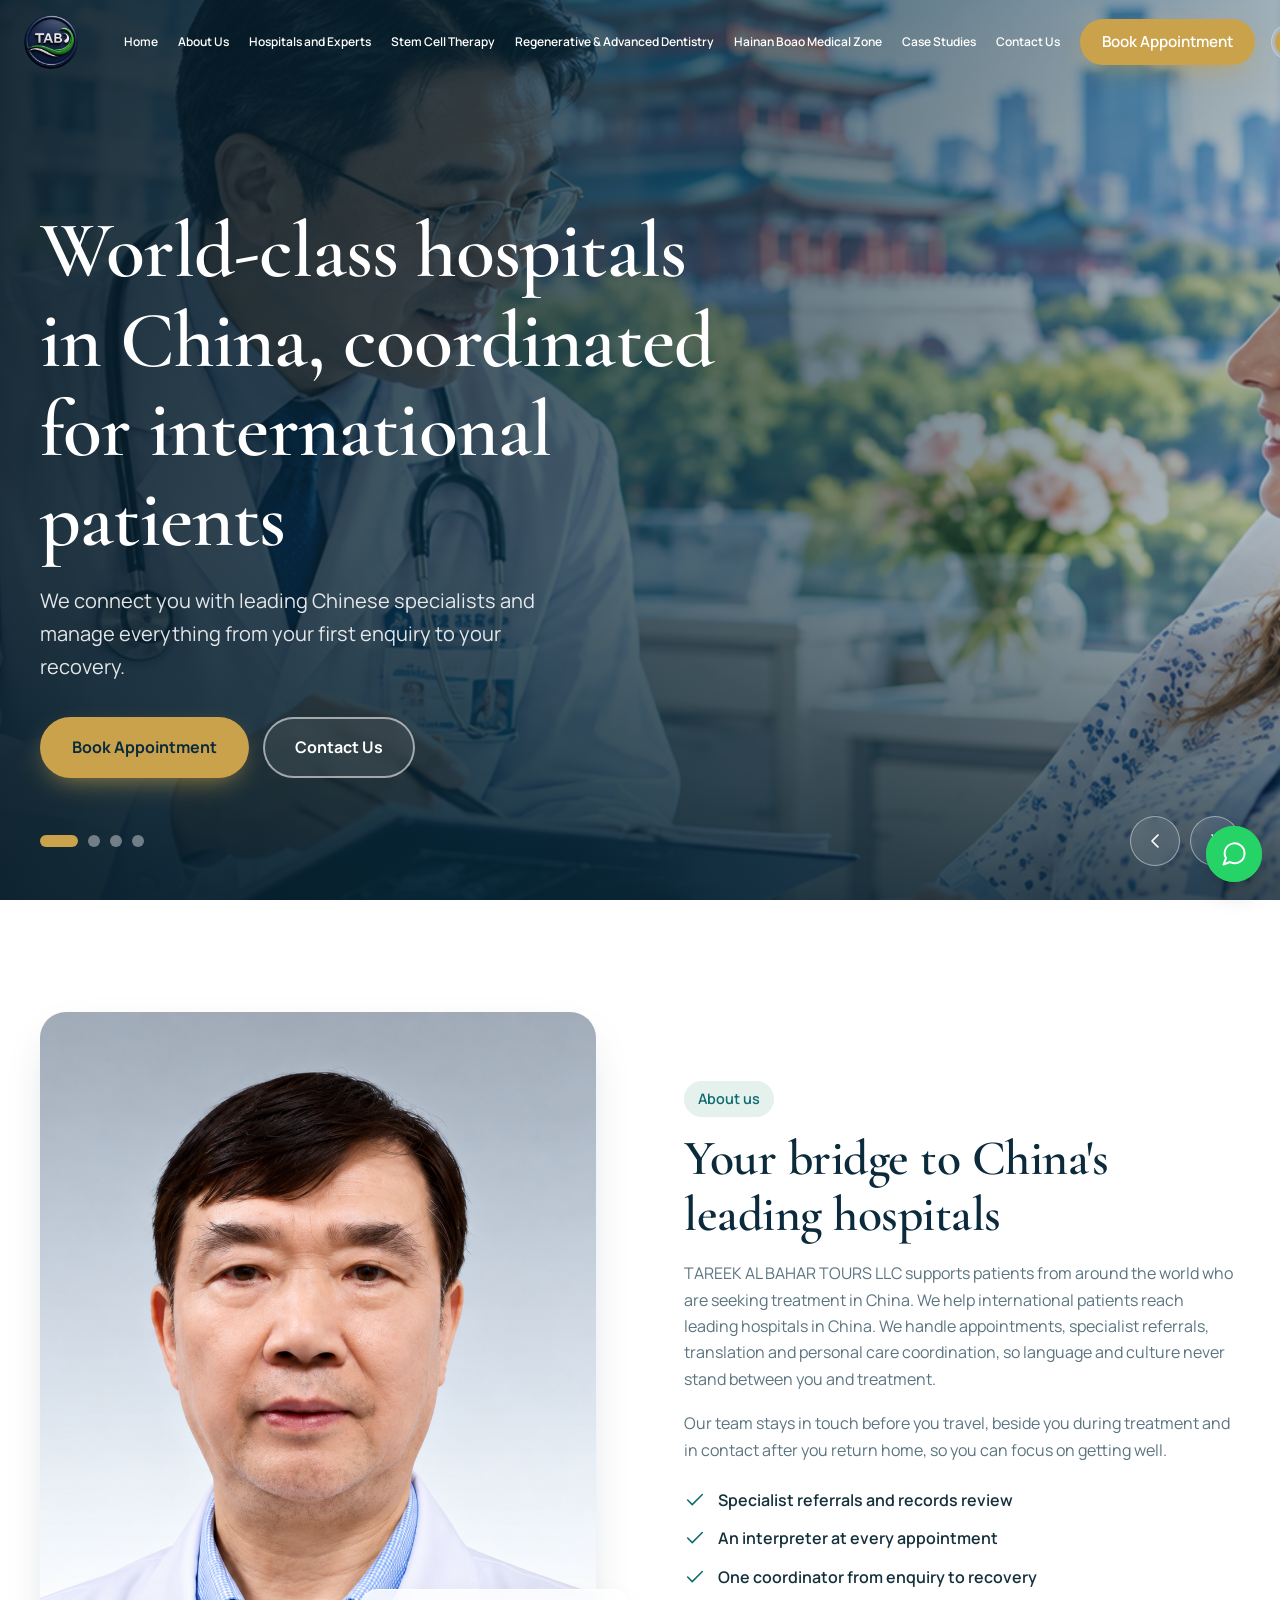
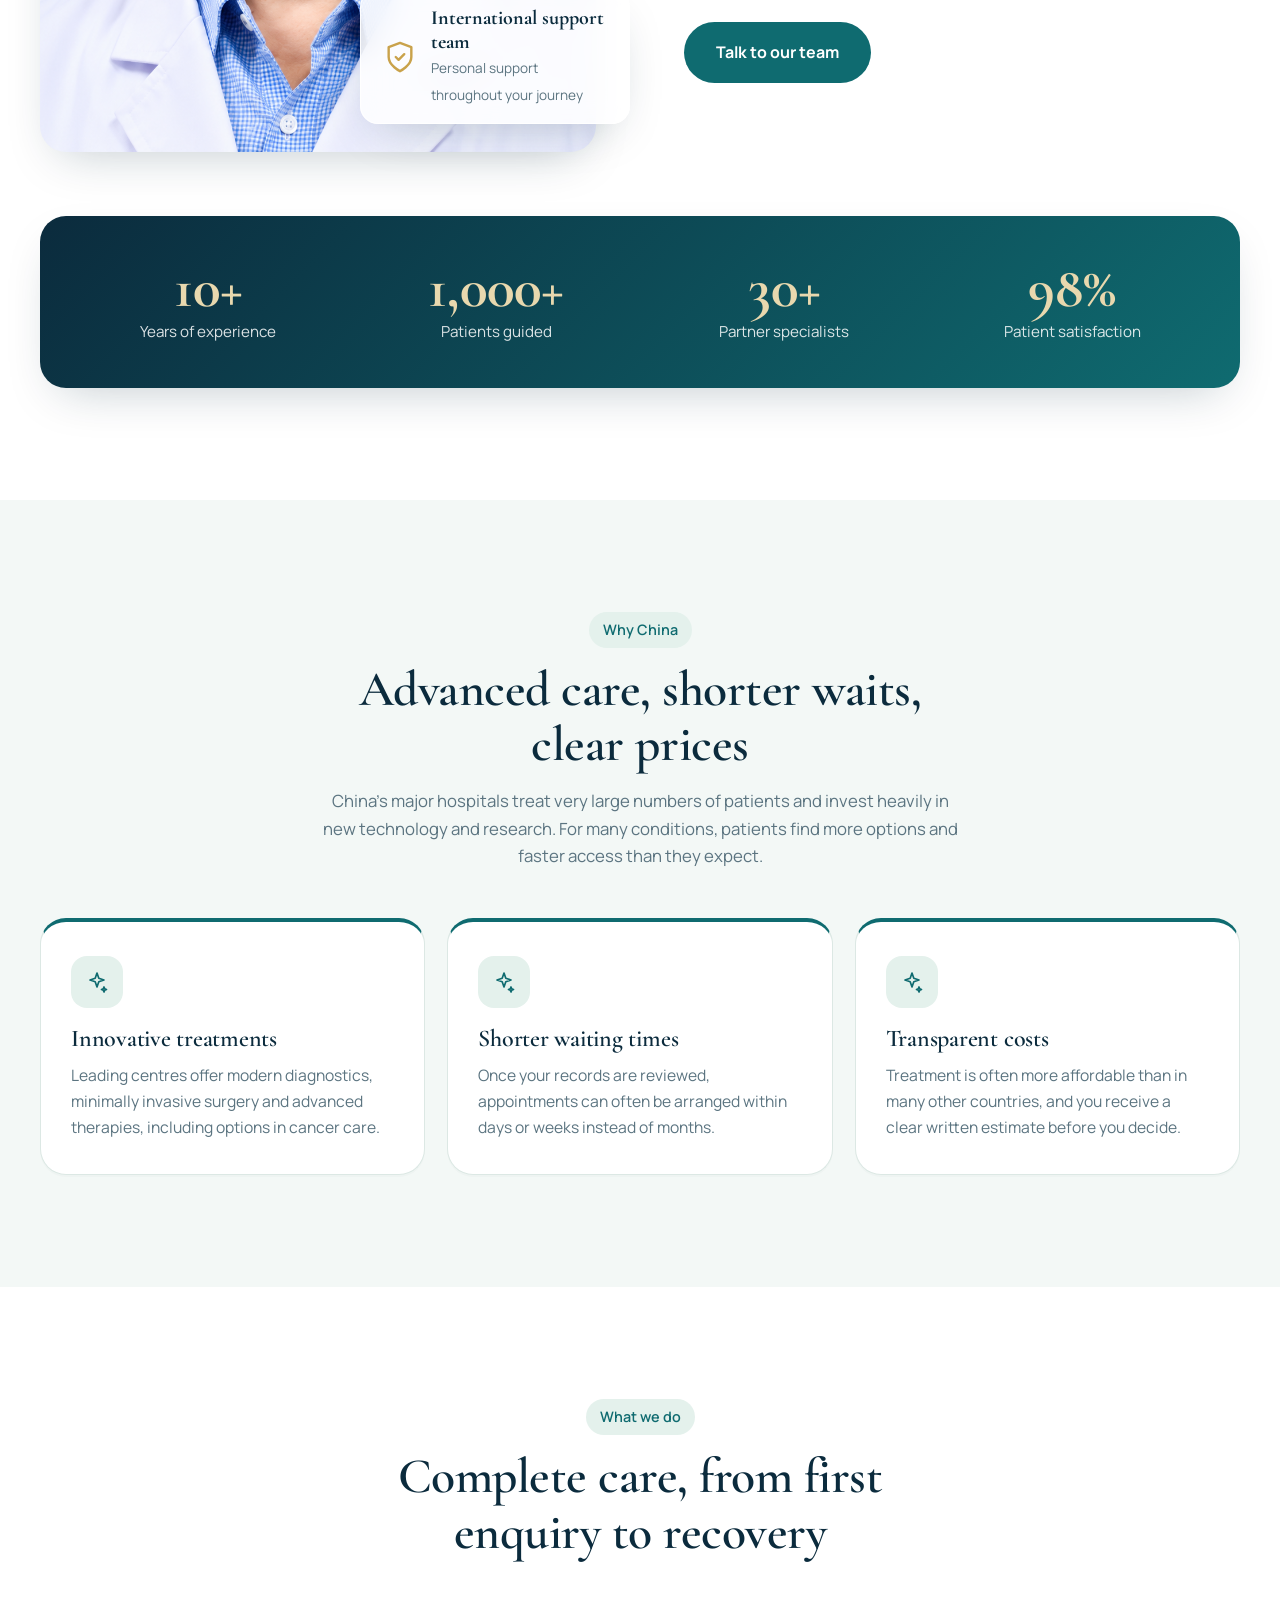
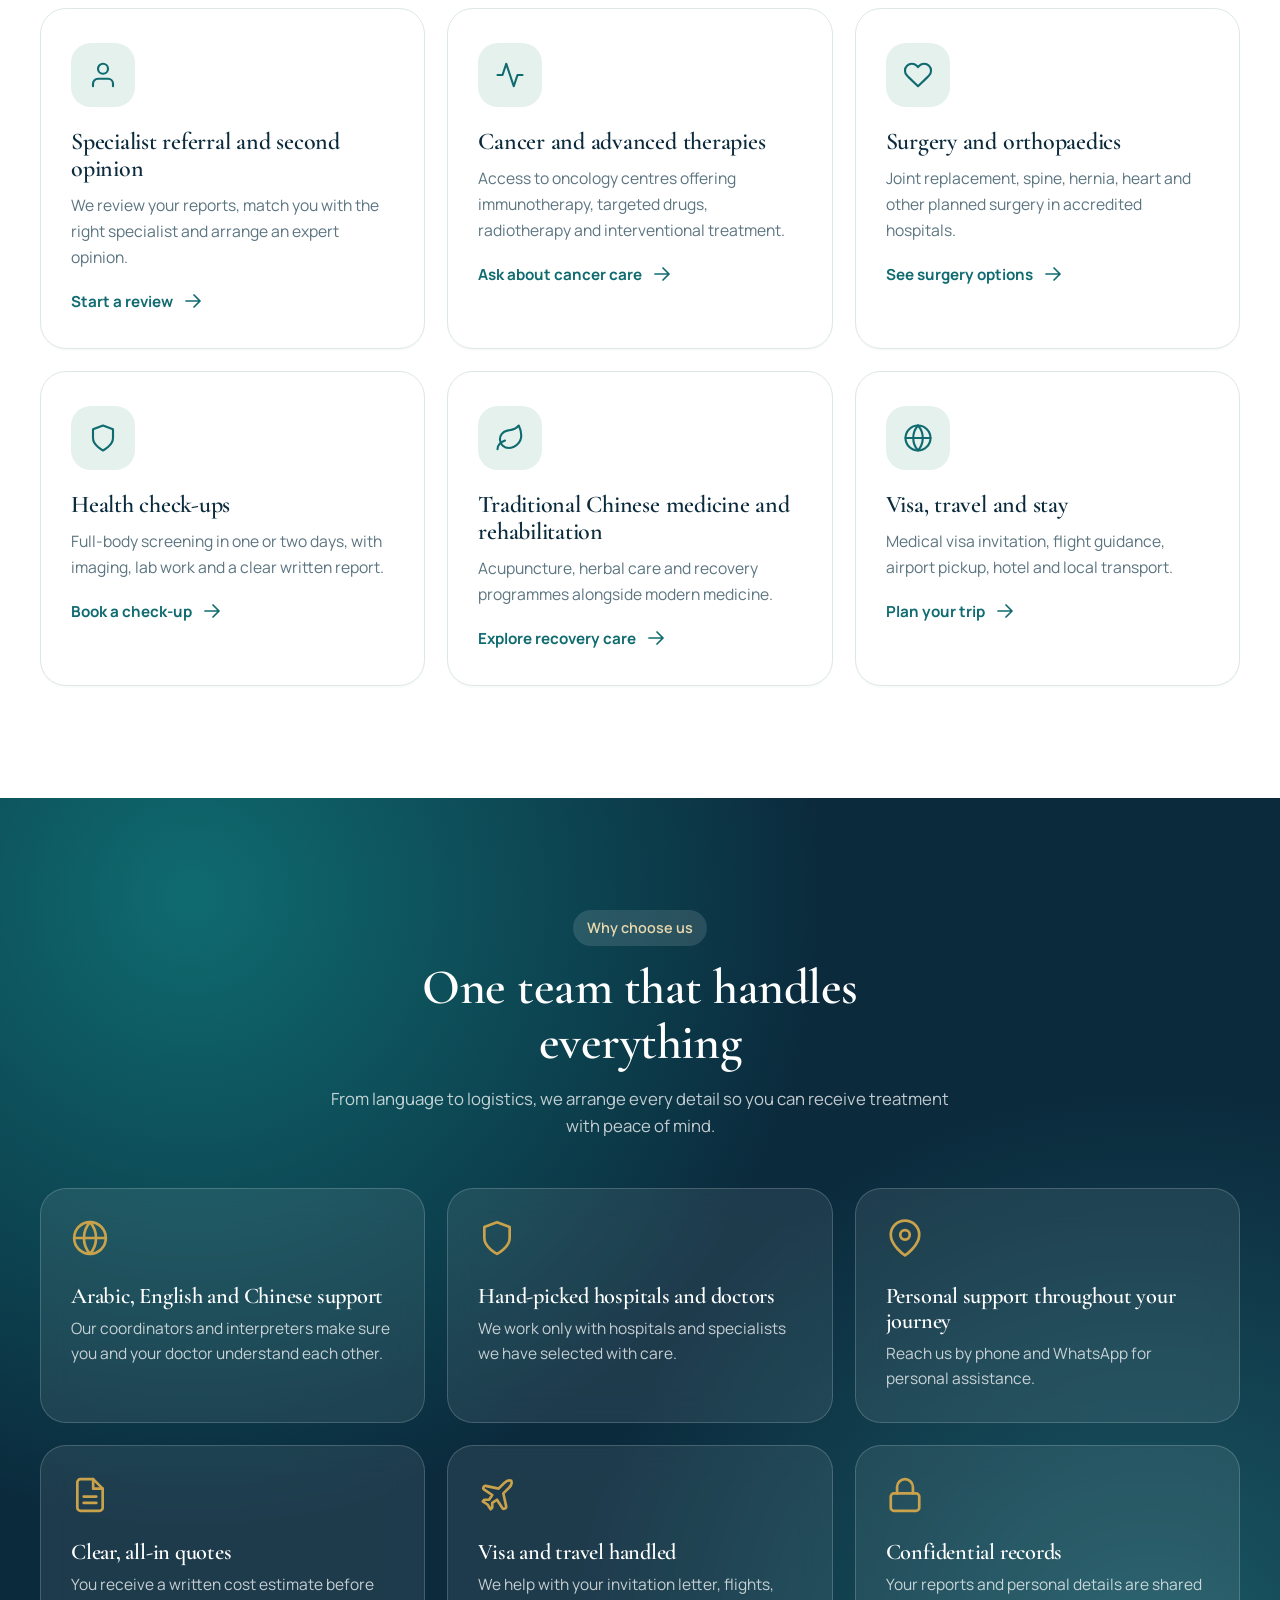
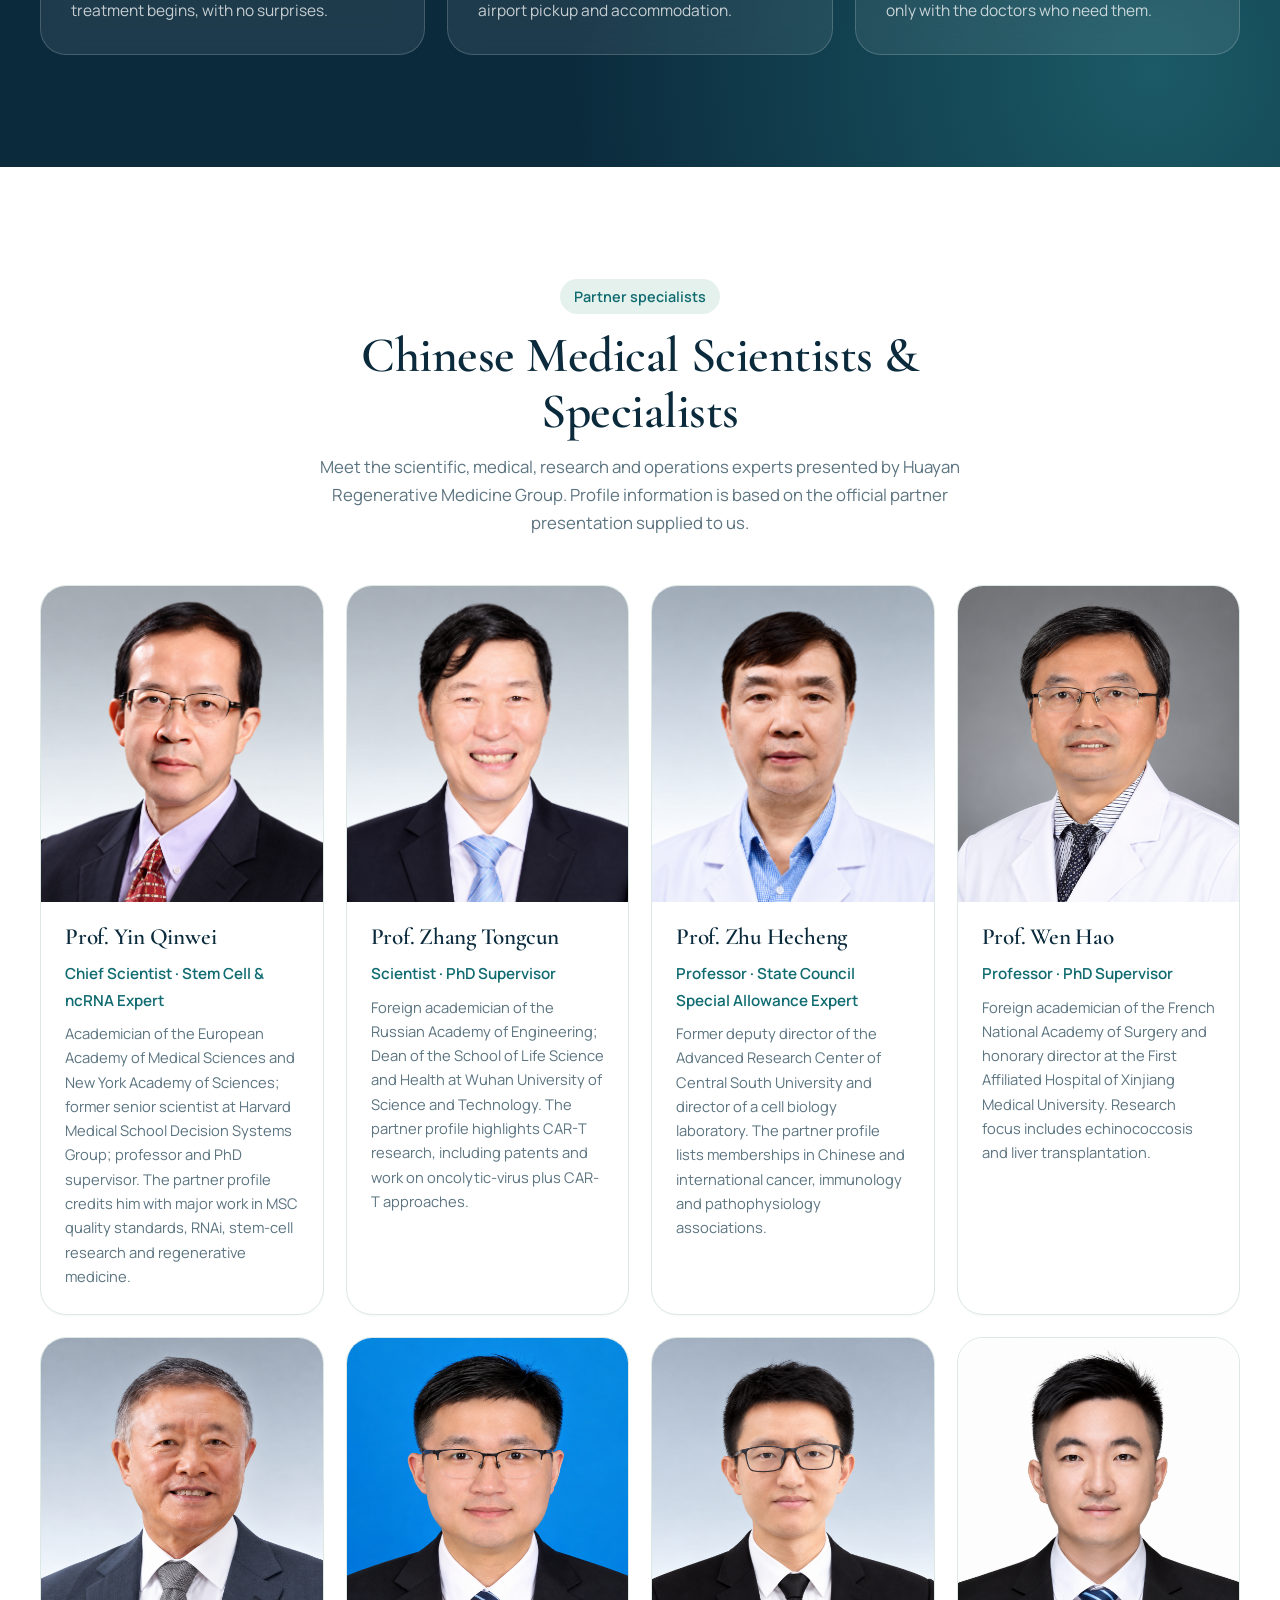
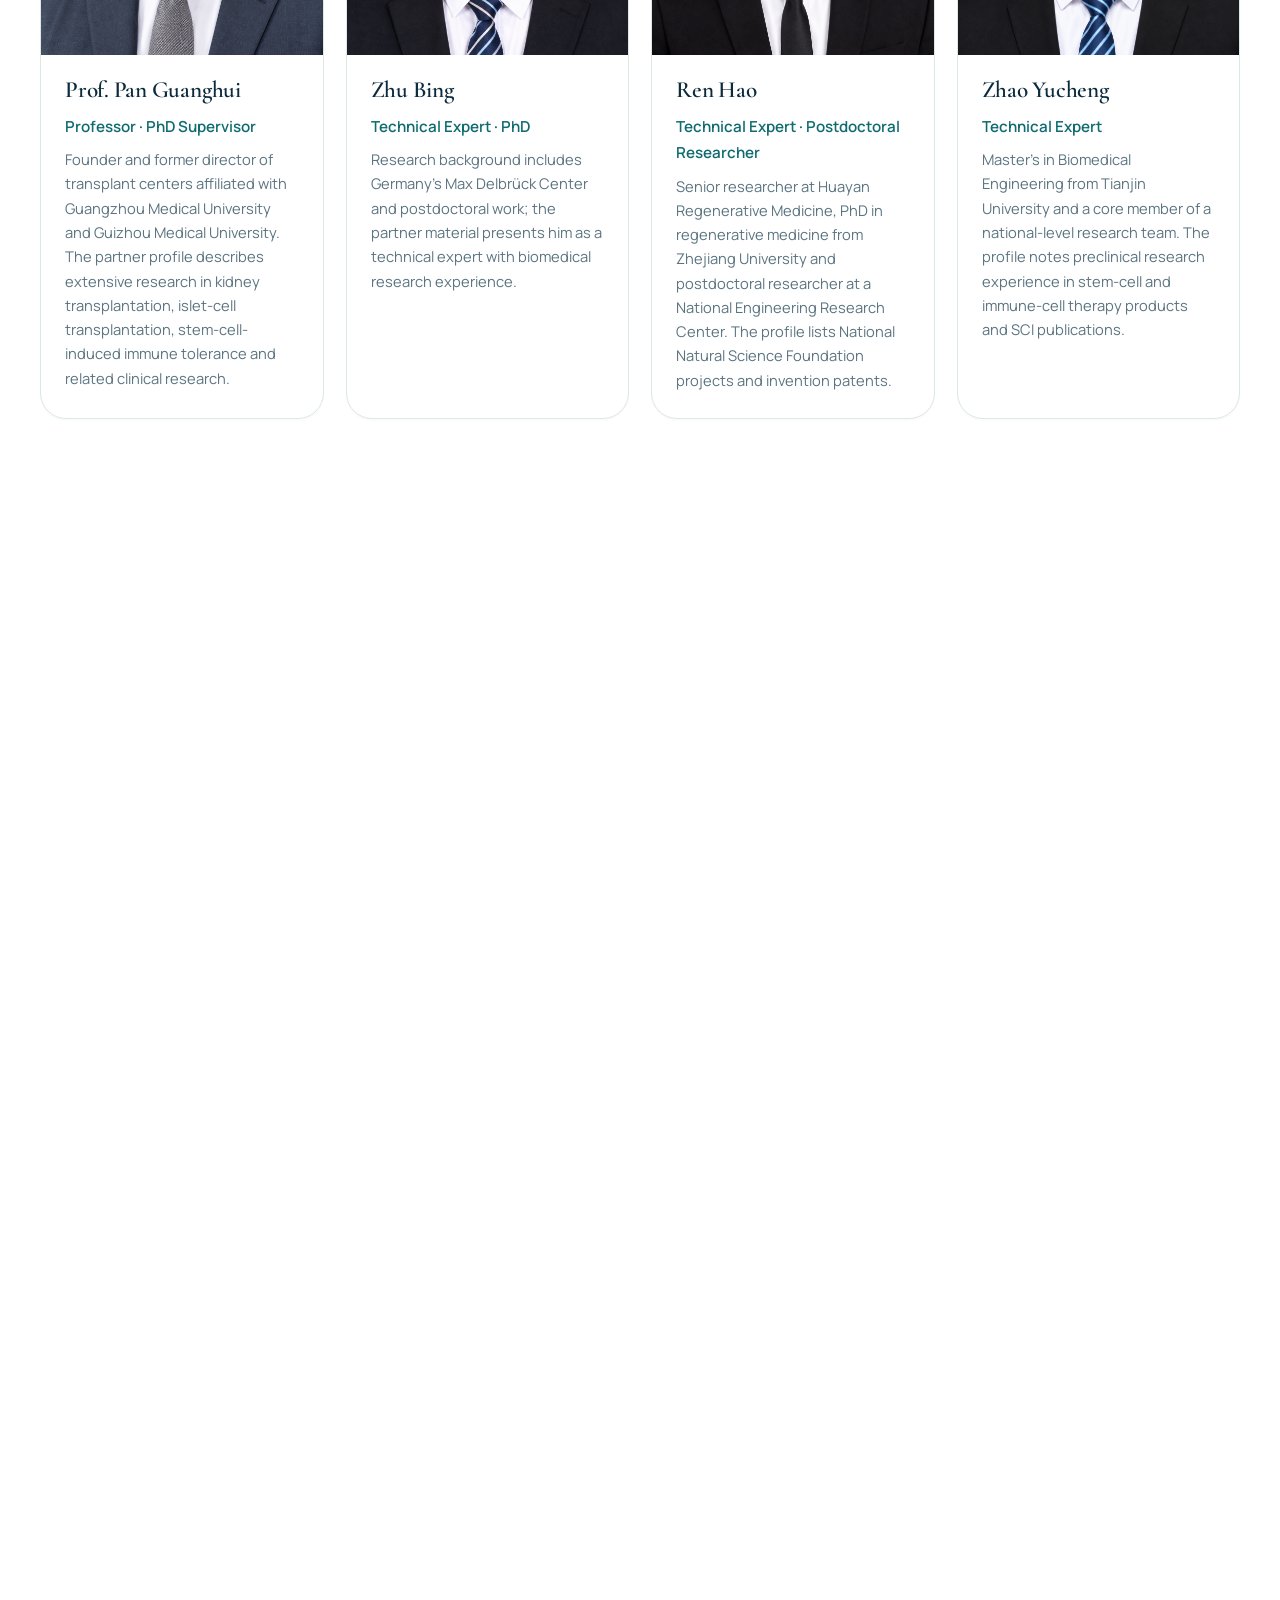
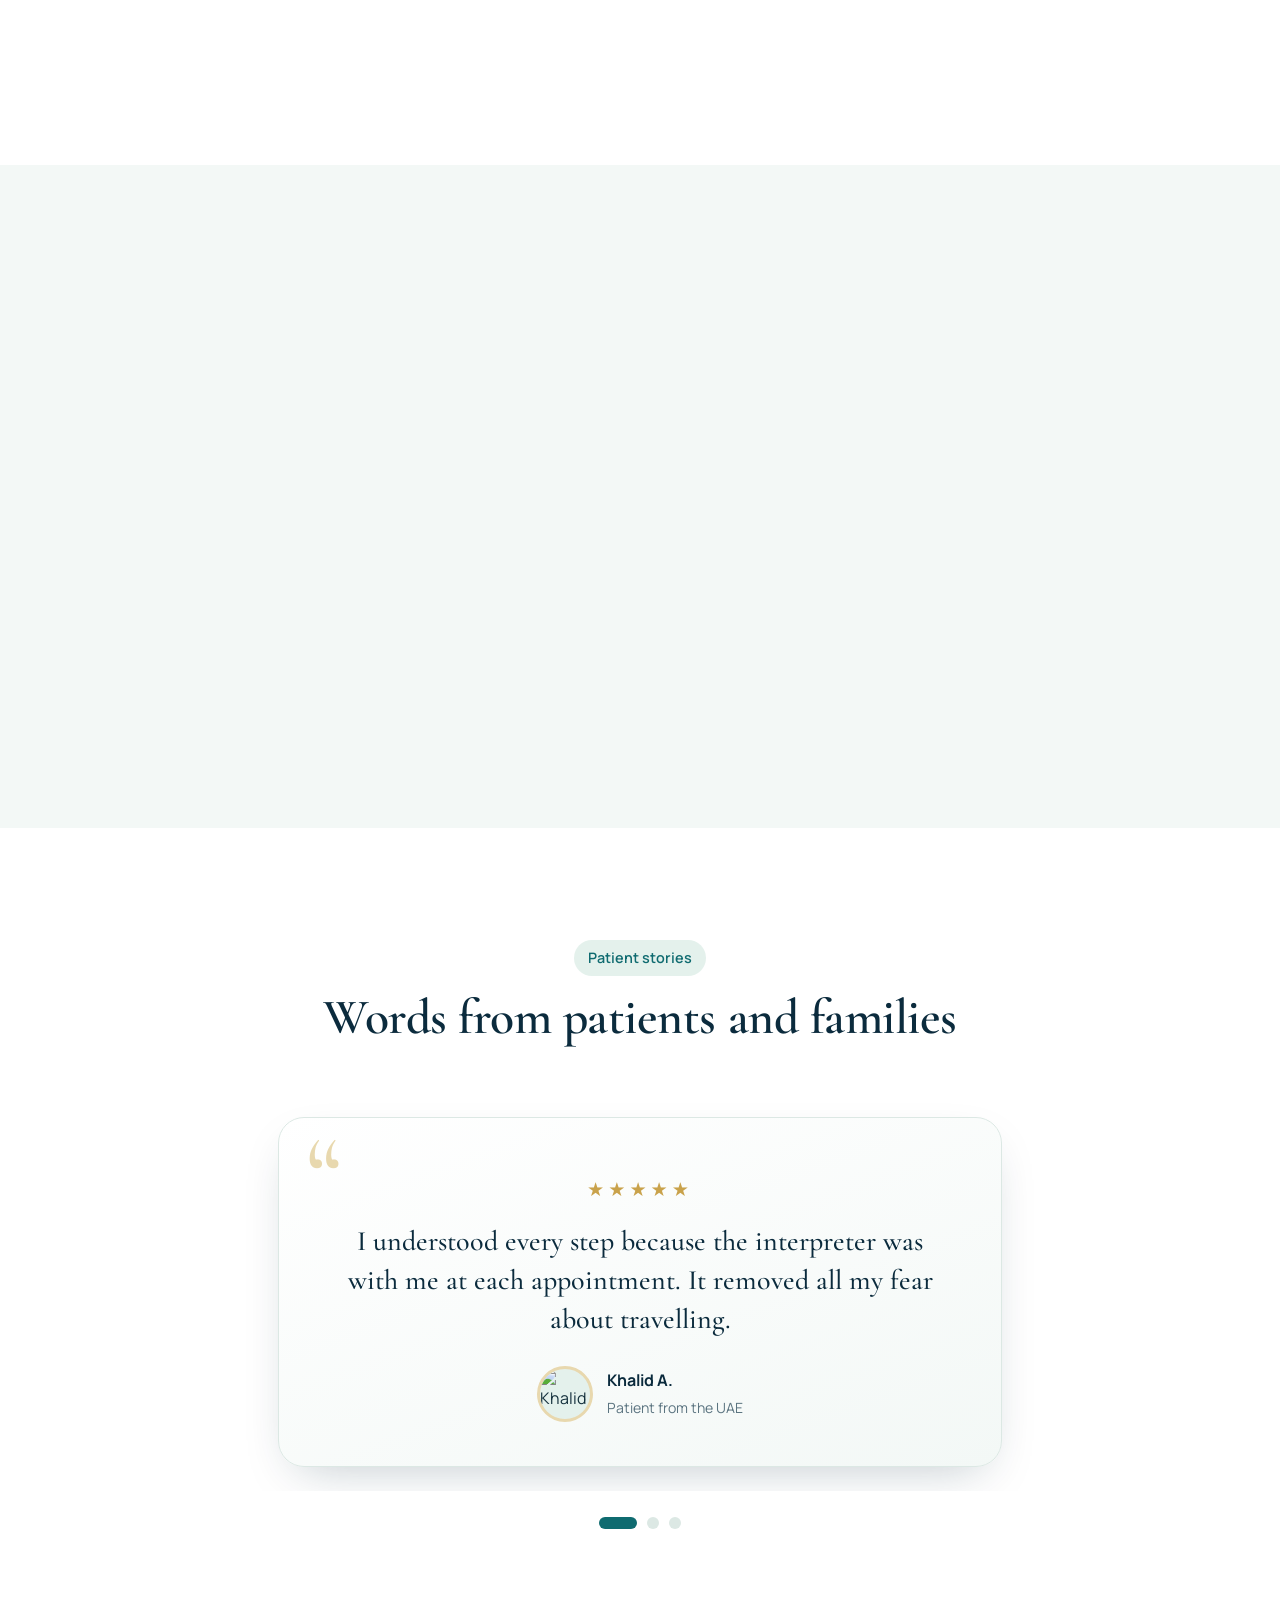
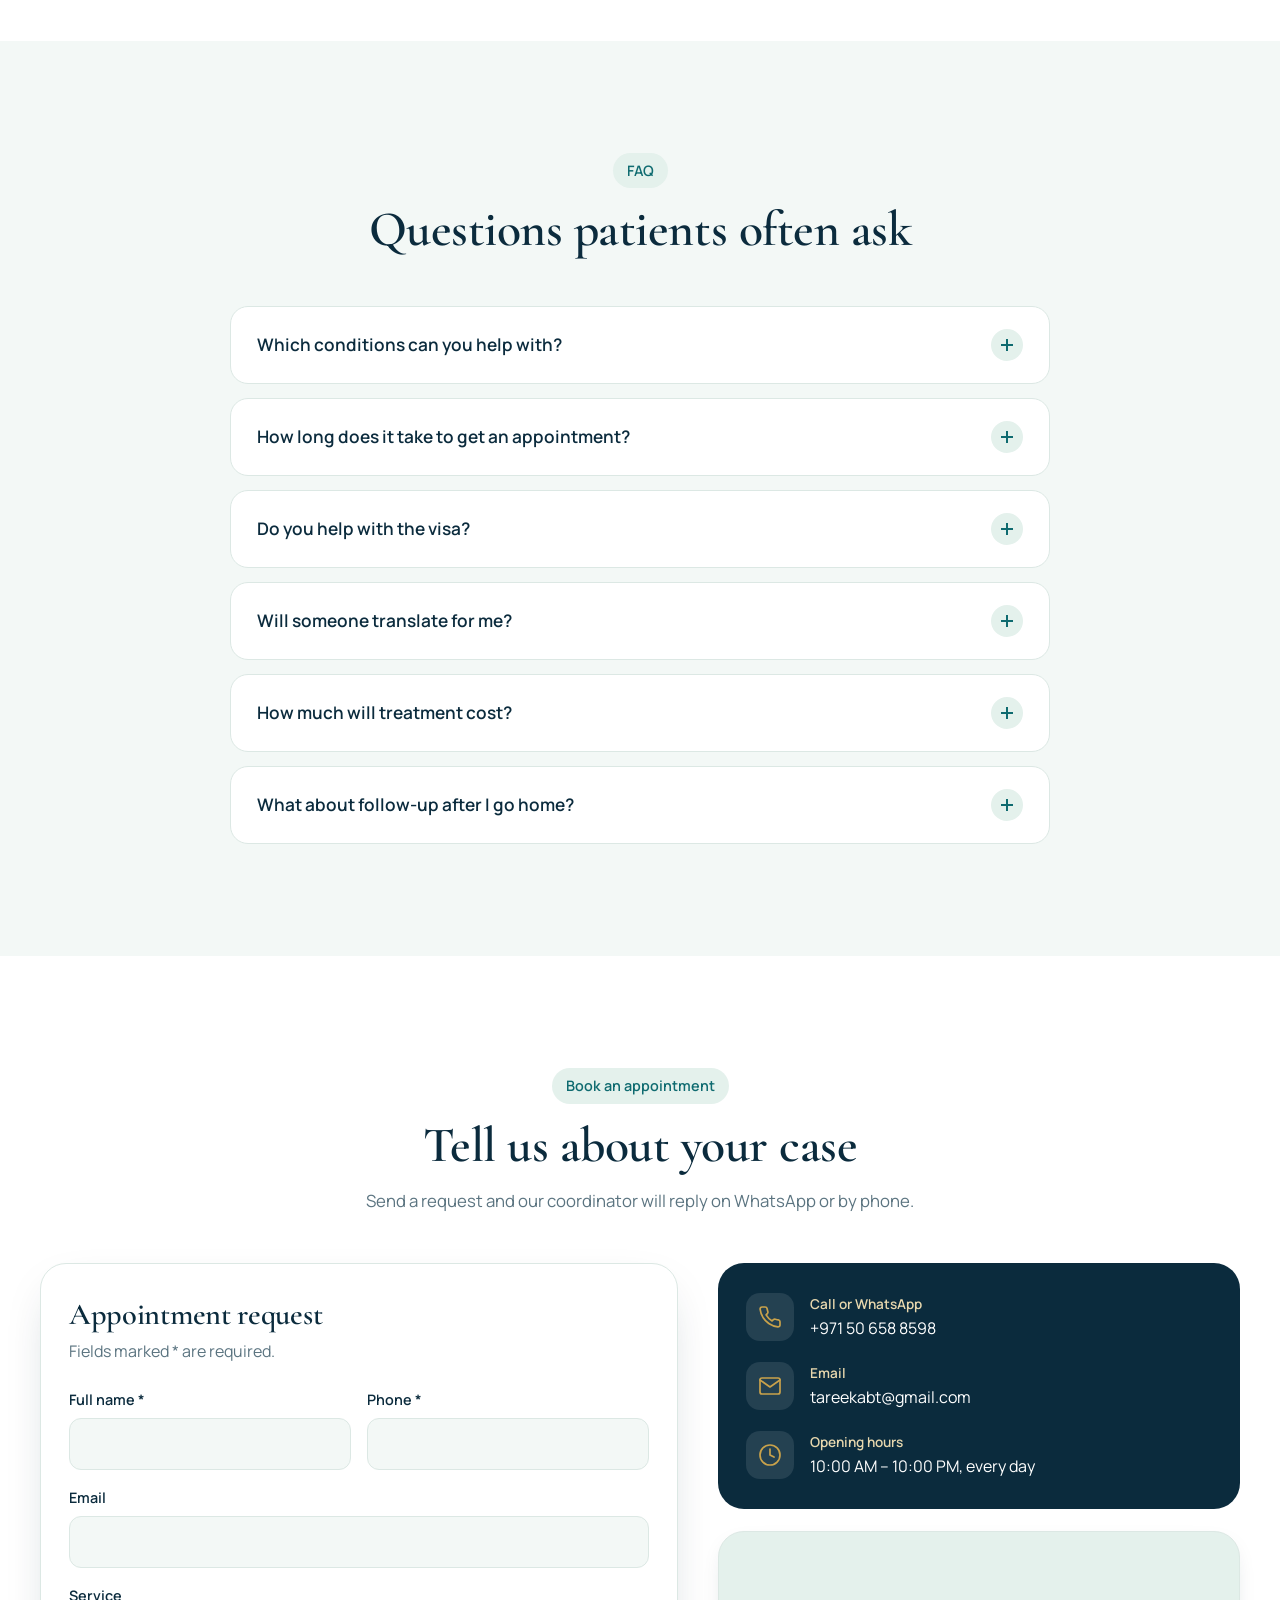
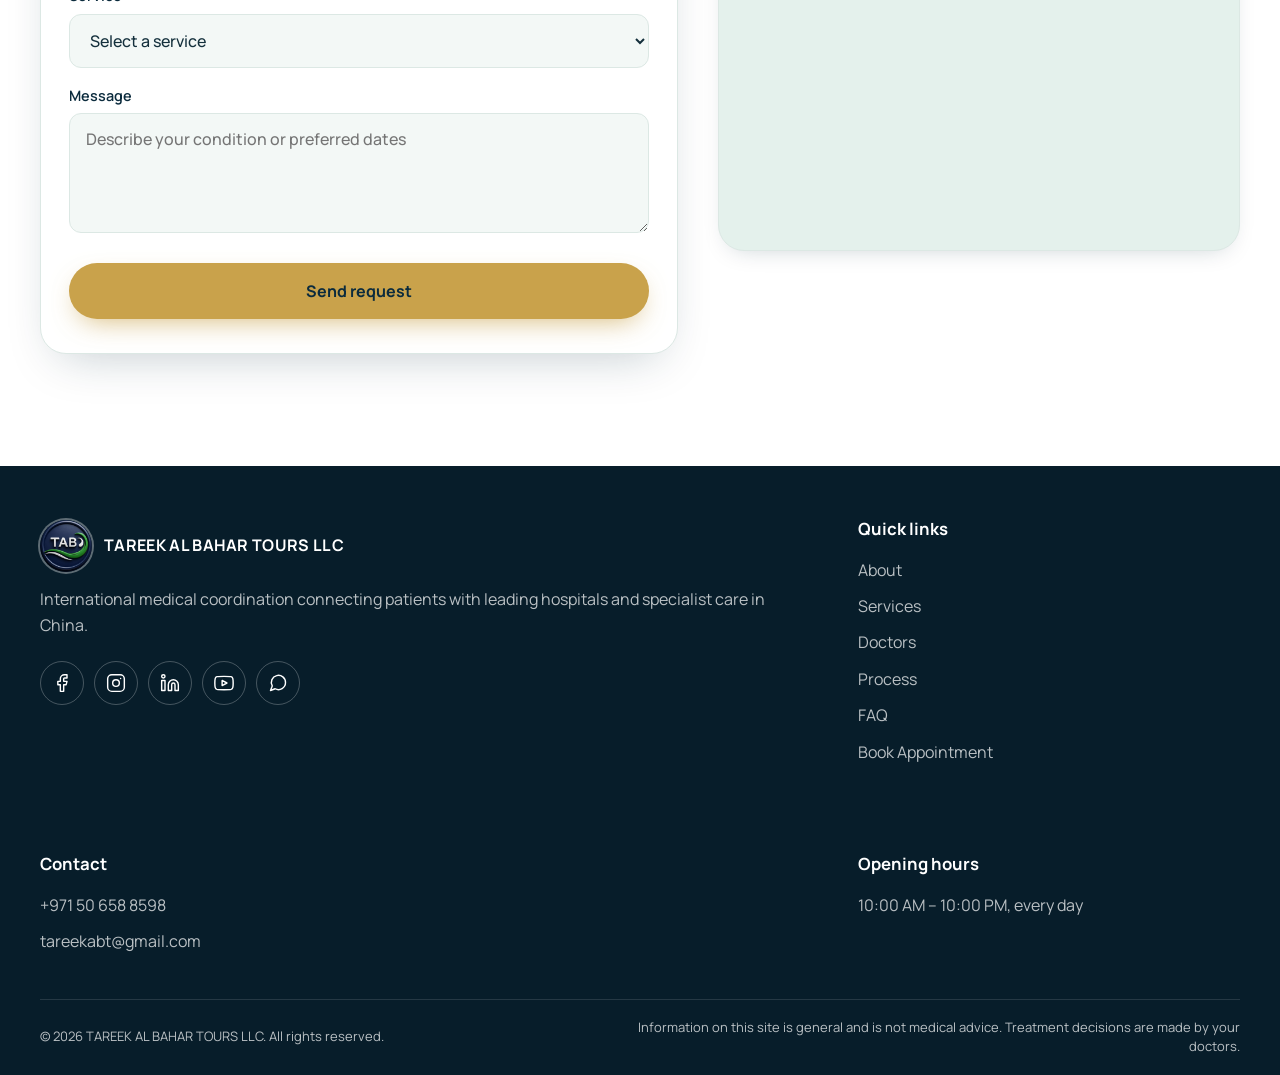
==== commit 35666da5: "dent" ====
--- a/index.html
+++ b/index.html
@@ -5,13 +5,13 @@
 <meta name="viewport" content="width=device-width, initial-scale=1">
 
 <!-- ============ SEO (English defaults; the script swaps title/description per language) ============ -->
-<title>TAREEK AL BAHAR TOURS LLC | Medical Treatment in China for Patients Worldwide | Dubai Office</title>
-<meta name="description" content="Dubai office coordinating treatment in China for patients from around the world. Appointments, specialist referrals, translation, visas and care coordination in Arabic, English and Chinese.">
-<meta name="keywords" content="medical tourism China, treatment in China, medical concierge Dubai, Chinese hospitals, medical visa China, Tareek Al Bahar Tours">
+<title>TAREEK AL BAHAR TOURS LLC | Medical Treatment in China for Patients Worldwide</title>
+<meta name="description" content="International medical coordination for patients seeking treatment in China. Appointments, specialist referrals, translation, visas and care coordination in Arabic, English and Chinese.">
+<meta name="keywords" content="medical tourism China, treatment in China, Chinese hospitals, medical visa China, Tareek Al Bahar Tours">
 <meta name="theme-color" content="#0B2B3D">
 <meta property="og:type" content="website">
 <meta property="og:title" content="TAREEK AL BAHAR TOURS LLC | Medical Treatment in China">
-<meta property="og:description" content="Treatment in leading Chinese hospitals for patients worldwide, coordinated through our Dubai office. Arabic, English and Chinese support.">
+<meta property="og:description" content="Treatment in leading Chinese hospitals for patients worldwide with Arabic, English and Chinese support. Arabic, English and Chinese support.">
 <meta property="og:image" content="images/og-image.jpg">
 <link rel="icon" href="images/logo.png" type="image/png">
 <link rel="apple-touch-icon" href="images/logo.png">
@@ -24,13 +24,7 @@
   "name": "TAREEK AL BAHAR TOURS LLC",
   "image": "images/logo.png",
   "telephone": "+971506588598",
-  "openingHours": "Mo-Su 10:00-22:00",
-  "address": {
-    "@type": "PostalAddress",
-    "streetAddress": "Burj Nahar Mall, Al Muteena, M2 Floor, Deira",
-    "addressLocality": "Dubai",
-    "addressCountry": "AE"
-  }
+  "openingHours": "Mo-Su 10:00-22:00"
 }
 </script>
 
@@ -56,17 +50,7 @@
       <img id="brandLogo" src="images/logo.png" alt="" width="48" height="48">
       <span class="brand-text" data-company></span>
     </a>
-    <nav class="nav" id="nav" aria-label="Main">
-      <a href="index.html">Home</a>
-      <a href="about-us.html">About Us</a>
-      <a href="hospitals.html">Hospitals</a>
-      <a href="hainan-boao.html">Hainan Boao Medical Zone</a>
-      <a href="stem-cell-research.html">Stem Cell Research Center</a>
-      <a href="leading-technology.html">Leading Technology</a>
-      <a href="cases.html">Cases</a>
-      <a href="contact-us.html">Contact Us</a>
-      <a href="https://wa.me/971506588598?text=Hello%20Tareek%20Al%20Bahar%20Tours%2C%20I%20would%20like%20to%20book%20a%20medical%20appointment." target="_blank" rel="noopener" class="btn btn-gold">Book Appointment</a>
-    </nav>
+    <nav class="nav" id="nav" aria-label="Main"><a href="index.html">Home</a><a href="about-us.html">About Us</a><a href="hospitals.html">Hospitals and Experts</a><a href="stem-cell-research.html">Stem Cell Therapy</a><a href="regenerative-dentistry.html">Regenerative &amp; Advanced Dentistry</a><a href="hainan-boao.html">Hainan Boao Medical Zone</a><a href="cases.html">Case Studies</a><a href="contact-us.html">Contact Us</a><a class="btn btn-gold" target="_blank" rel="noopener" href="https://wa.me/971506588598?text=Hello%20Tareek%20Al%20Bahar%20Tours%2C%20I%20would%20like%20to%20book%20a%20medical%20appointment.">Book Appointment</a></nav>
     <!-- Language switcher -->
     <div class="lang" role="group" aria-label="Language">
       <button type="button" data-lang="en" lang="en">EN</button>
@@ -227,7 +211,6 @@
       </div>
       <div class="info-card reveal" data-delay="1">
         <div class="info-list">
-          <div class="info-row"><div class="ic"><svg class="icon" viewBox="0 0 24 24"><path d="M21 10c0 7-9 13-9 13S3 17 3 10a9 9 0 0 1 18 0z"/><circle cx="12" cy="10" r="3"/></svg></div><div><b data-t="contact.visit"></b><span data-t="contact.address"></span></div></div>
           <div class="info-row"><div class="ic"><svg class="icon" viewBox="0 0 24 24"><path d="M22 16.9v3a2 2 0 0 1-2.2 2 19.8 19.8 0 0 1-8.6-3.1 19.5 19.5 0 0 1-6-6A19.8 19.8 0 0 1 2.1 4.2 2 2 0 0 1 4.1 2h3a2 2 0 0 1 2 1.7c.1 1 .4 1.9.7 2.8a2 2 0 0 1-.5 2.1L8.1 9.9a16 16 0 0 0 6 6l1.3-1.3a2 2 0 0 1 2.1-.4c.9.3 1.8.6 2.8.7a2 2 0 0 1 1.7 2z"/></svg></div><div><b data-t="contact.callLabel"></b><a data-phone></a></div></div>
           <div class="info-row" data-email-row><div class="ic"><svg class="icon" viewBox="0 0 24 24"><path d="M4 4h16a2 2 0 0 1 2 2v12a2 2 0 0 1-2 2H4a2 2 0 0 1-2-2V6a2 2 0 0 1 2-2z"/><path d="M22 6l-10 7L2 6"/></svg></div><div><b data-t="contact.emailLabel"></b><a data-email></a></div></div>
           <div class="info-row"><div class="ic"><svg class="icon" viewBox="0 0 24 24"><circle cx="12" cy="12" r="10"/><path d="M12 6v6l4 2"/></svg></div><div><b data-t="contact.hoursLabel"></b><span data-t="contact.hours"></span></div></div>
@@ -271,7 +254,7 @@
       <div>
         <h4 data-t="footer.contactH"></h4>
         <ul>
-          <li data-t="contact.address"></li>
+          
           <li><a data-phone></a></li>
           <li data-email-row><a data-email></a></li>
         </ul>
--- a/css/style.css
+++ b/css/style.css
@@ -483,3 +483,29 @@
  .about-hero-copy{max-width:100%;padding:0;}
  .about-premium-hero:before{background:linear-gradient(0deg,rgba(4,45,61,.98) 0%,rgba(4,55,70,.90) 52%,rgba(4,55,70,.20) 80%);}
 }
+
+/* ===== Regenerative & Advanced Dentistry ===== */
+.dental-hero{position:relative;min-height:700px;display:flex;align-items:center;overflow:hidden;background:#082f3e url('../images/ai-medical/regenerative-dentistry-hero.png') 72% center/cover no-repeat;color:#fff}.dental-hero:before{content:"";position:absolute;inset:0;background:linear-gradient(90deg,rgba(5,35,48,.97) 0%,rgba(5,48,61,.88) 42%,rgba(5,48,61,.25) 72%,rgba(5,48,61,.08) 100%)}.dental-hero-copy{position:relative;z-index:2;max-width:720px;padding-top:120px;padding-bottom:80px}.dental-hero .tag{color:#f1c96a;background:rgba(255,255,255,.12);border:1px solid rgba(255,255,255,.18)}.dental-hero h1{font-size:clamp(48px,6vw,82px);line-height:1;margin:18px 0 24px;color:#fff}.dental-hero p{font-size:19px;line-height:1.8;color:rgba(255,255,255,.9);max-width:650px}.dental-intro{display:grid;grid-template-columns:1.05fr .95fr;gap:70px;align-items:center}.dental-intro h2,.dental-process-grid h2,.dental-bio-panel h2{font-size:clamp(40px,5vw,62px);margin:12px 0 20px}.dental-photo-card{position:relative}.dental-photo-card img{width:100%;min-height:470px;object-fit:cover;border-radius:28px;box-shadow:0 24px 60px rgba(11,43,61,.18)}.dental-photo-caption{position:absolute;left:24px;right:24px;bottom:24px;padding:18px 20px;border-radius:16px;background:rgba(255,255,255,.93);backdrop-filter:blur(10px);display:flex;flex-direction:column}.dental-photo-caption strong{color:#0b2b3d}.dental-photo-caption span{font-size:13px;color:#64757c;margin-top:4px}.dental-treatment-grid{display:grid;grid-template-columns:repeat(3,1fr);gap:20px;margin-top:38px}.dental-treatment-grid article{background:#fff;border:1px solid rgba(11,43,61,.09);border-radius:22px;padding:28px;box-shadow:0 12px 32px rgba(11,43,61,.06);transition:.25s}.dental-treatment-grid article:hover{transform:translateY(-4px);box-shadow:0 18px 38px rgba(11,43,61,.11)}.dental-treatment-grid article>span{display:inline-block;font:700 14px var(--sans);color:#0b7b80;margin-bottom:18px}.dental-treatment-grid h3{font-size:25px;margin-bottom:10px}.dental-treatment-grid p{margin:0;color:#62747b;line-height:1.7}.dental-bio-section{position:relative;padding:110px 0;background:linear-gradient(90deg,rgba(5,40,53,.97),rgba(5,59,70,.86)),url('../images/slide_4.png') center/cover no-repeat}.dental-bio-panel{max-width:760px;color:#fff}.dental-bio-panel h2{color:#fff}.dental-bio-panel p{font-size:18px;line-height:1.85;color:rgba(255,255,255,.86)}.dental-bio-panel .btn{margin-top:16px}.dental-process-grid{display:grid;grid-template-columns:.9fr 1.1fr;gap:70px;align-items:center}.dental-process-image img{width:100%;min-height:520px;object-fit:cover;border-radius:28px;box-shadow:0 24px 60px rgba(11,43,61,.15)}.dental-steps{display:grid;gap:12px;margin-top:28px}.dental-steps>div{display:flex;gap:16px;padding:17px;border-radius:16px;background:#f5f8f8}.dental-steps b{flex:0 0 42px;height:42px;border-radius:50%;display:grid;place-items:center;background:#0b5360;color:#f1c96a}.dental-steps span{display:flex;flex-direction:column}.dental-steps strong{color:#0b2b3d}.dental-steps small{margin-top:4px;color:#66777e;line-height:1.55}.dental-process-grid+.stem-note{margin-top:34px}@media(max-width:1100px){.dental-treatment-grid{grid-template-columns:repeat(2,1fr)}}@media(max-width:900px){.dental-hero{min-height:680px;background-position:center}.dental-hero:before{background:linear-gradient(90deg,rgba(5,35,48,.94),rgba(5,48,61,.72))}.dental-intro,.dental-process-grid{grid-template-columns:1fr;gap:38px}.dental-photo-card img,.dental-process-image img{min-height:360px}}@media(max-width:600px){.dental-treatment-grid{grid-template-columns:1fr}.dental-hero h1{font-size:44px}.dental-hero-copy{padding-top:110px}.dental-bio-section{padding:70px 0}}
+
+/* Hainan advanced programme cards */
+.hainan-program-grid{display:grid;grid-template-columns:repeat(4,1fr);gap:22px;margin-top:34px}.hainan-program-card{background:#fff;border:1px solid rgba(11,43,61,.1);border-radius:18px;overflow:hidden;box-shadow:0 10px 30px rgba(11,43,61,.07);transition:transform .25s ease,box-shadow .25s ease}.hainan-program-card:hover{transform:translateY(-4px);box-shadow:0 18px 38px rgba(11,43,61,.12)}.hainan-program-card img{display:block;width:100%;height:185px;object-fit:cover}.hainan-program-card .program-body{padding:22px}.hainan-program-card h3{margin:0 0 10px;color:#0b2b3d;font-size:24px;line-height:1.15}.hainan-program-card p{margin:0;color:#5d6c73;line-height:1.7;font-size:14px}@media(max-width:1100px){.hainan-program-grid{grid-template-columns:repeat(2,1fr)}}@media(max-width:600px){.hainan-program-grid{grid-template-columns:1fr}.hainan-program-card img{height:220px}}
+
+/* Client update: Hospitals & Experts introduction */
+.hospital-network-intro .section-heading{max-width:900px;margin-bottom:24px}.hospital-network-copy{max-width:1050px}.hospital-network-copy p{margin:0 0 16px;line-height:1.85}.hospital-network-copy .lead-copy{font-size:1.15rem}
+
+/* Polished compact footer */
+.footer{padding:54px 0 0;background:#071d2a}
+.footer-grid{grid-template-columns:minmax(0,1.45fr) minmax(260px,.75fr)!important;gap:80px;align-items:start;padding-bottom:34px}
+.footer .brand{display:inline-flex;align-items:center;gap:12px;margin-bottom:14px}
+.footer .brand img{width:52px;height:52px;object-fit:contain}
+.footer .brand-text{max-width:none;white-space:nowrap}
+.footer-intro{max-width:500px;margin:0;color:rgba(255,255,255,.72);line-height:1.75}
+.footer-contact{justify-self:end;min-width:280px}
+.footer-contact h4{margin-bottom:14px}
+.footer-contact ul{margin:0;padding:0;list-style:none}
+.footer-contact a{display:inline-block;color:rgba(255,255,255,.82);padding:4px 0}
+.footer .footer-page-links{gap:10px 22px;margin-top:20px}
+.footer .footer-page-links a{font-size:14px}
+.copy{padding:18px 0;gap:24px;align-items:center;font-size:13px;line-height:1.5}
+.copy span:last-child{text-align:right;max-width:620px}
+@media(max-width:760px){.footer{padding-top:42px}.footer-grid{grid-template-columns:1fr!important;gap:28px}.footer-contact{justify-self:start;min-width:0}.footer .brand-text{white-space:normal}.copy{align-items:flex-start}.copy span:last-child{text-align:left}}
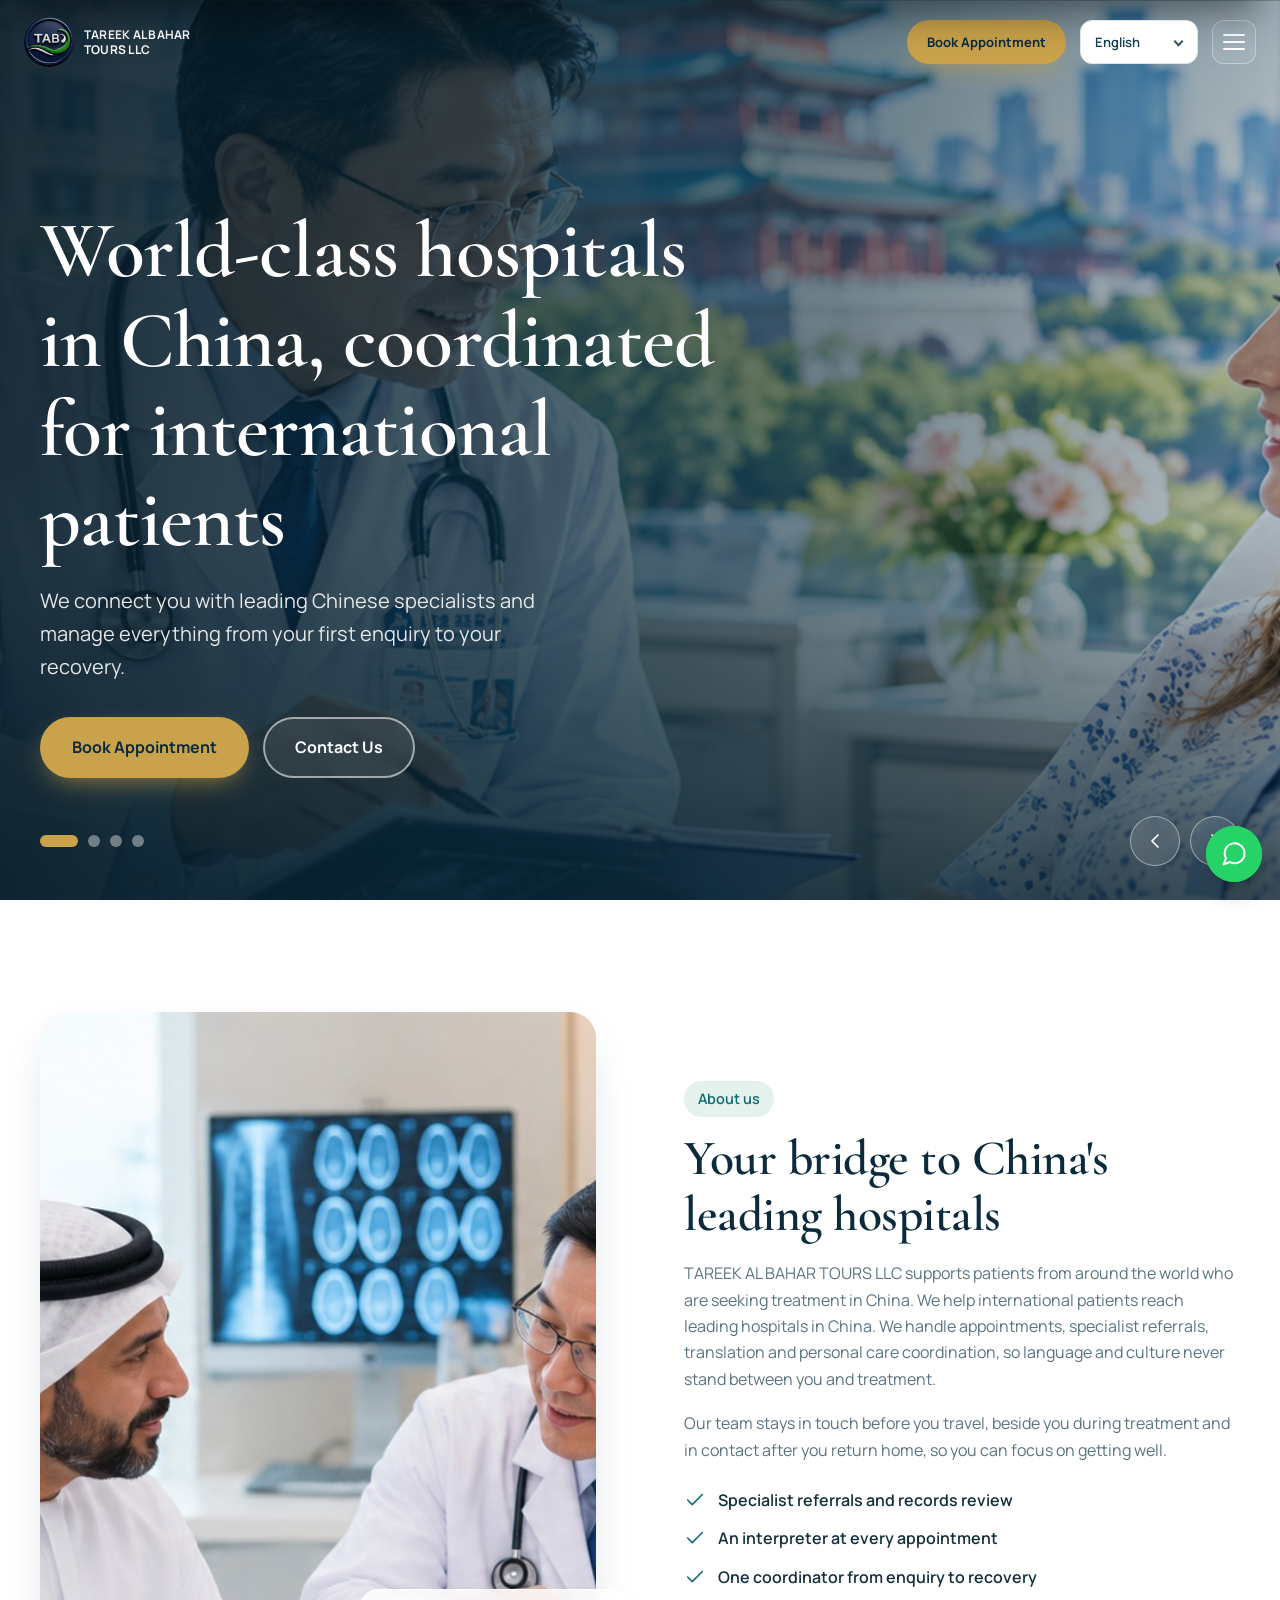
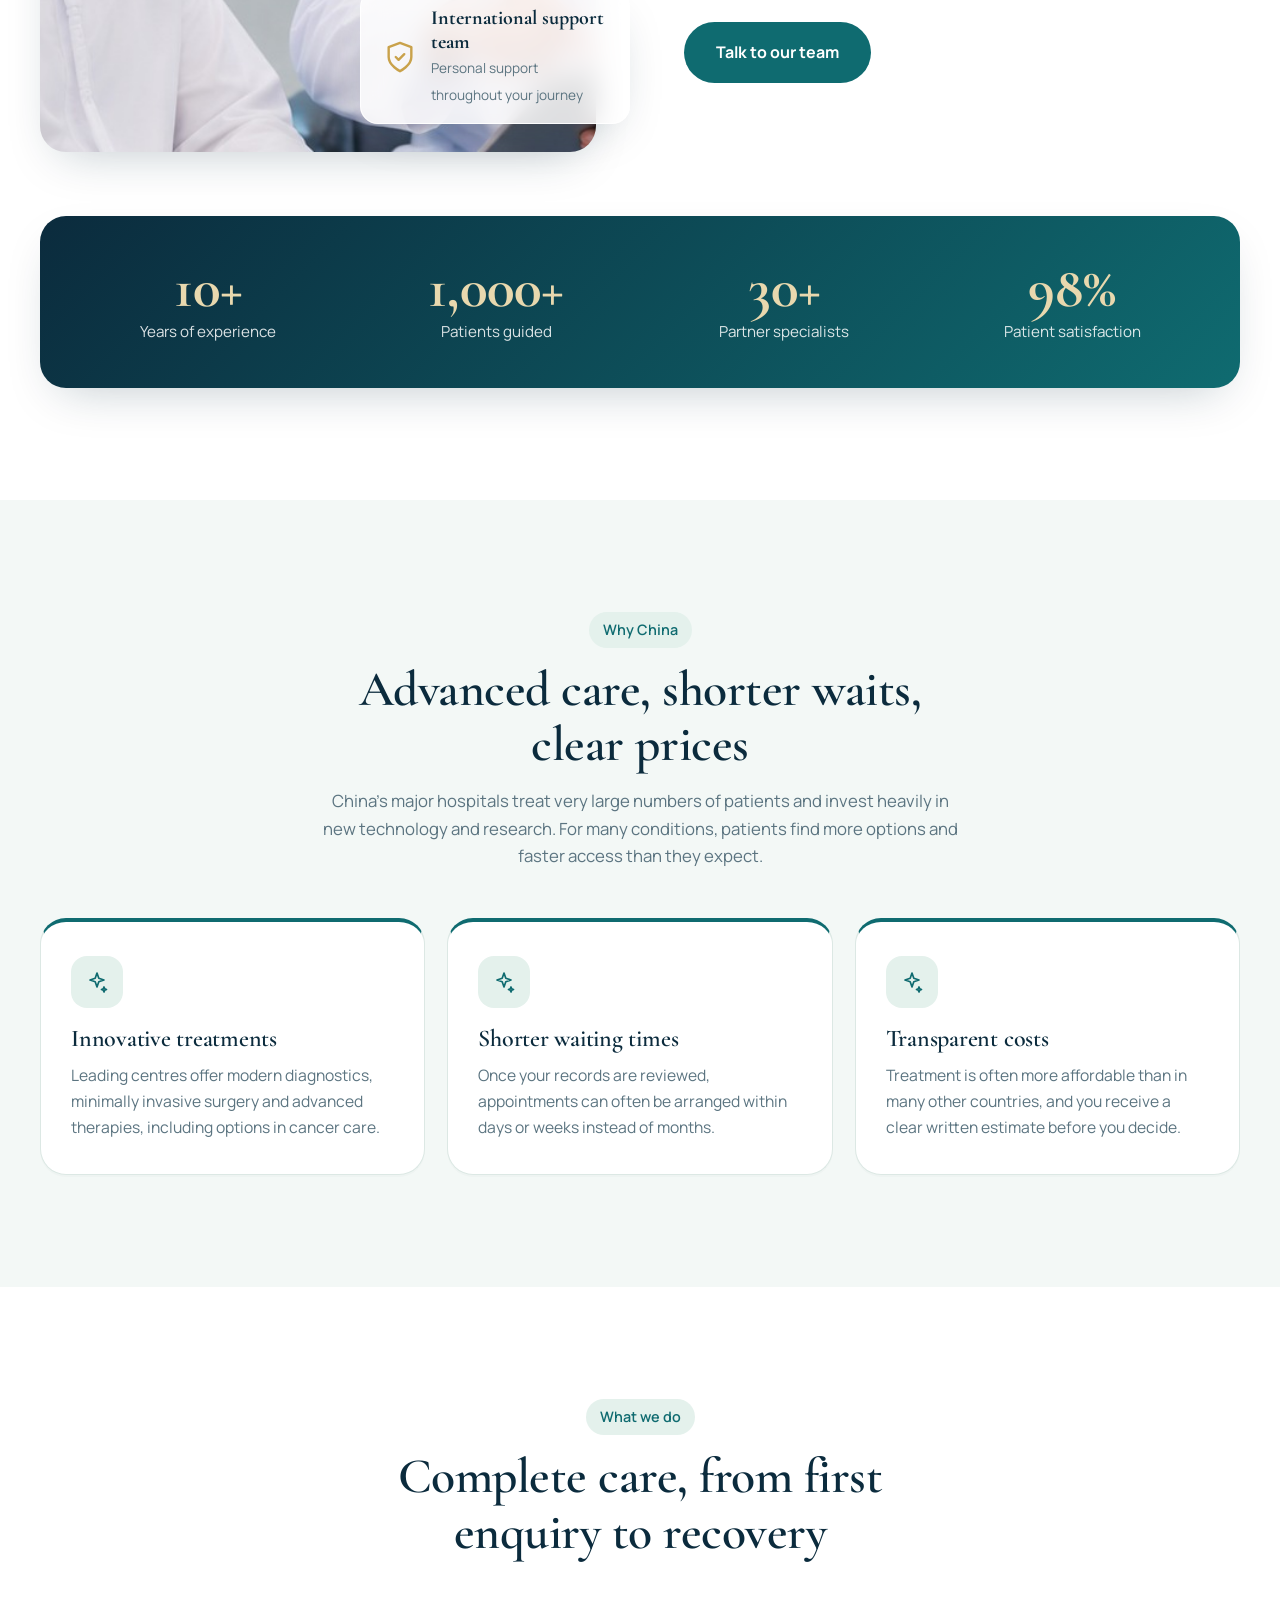
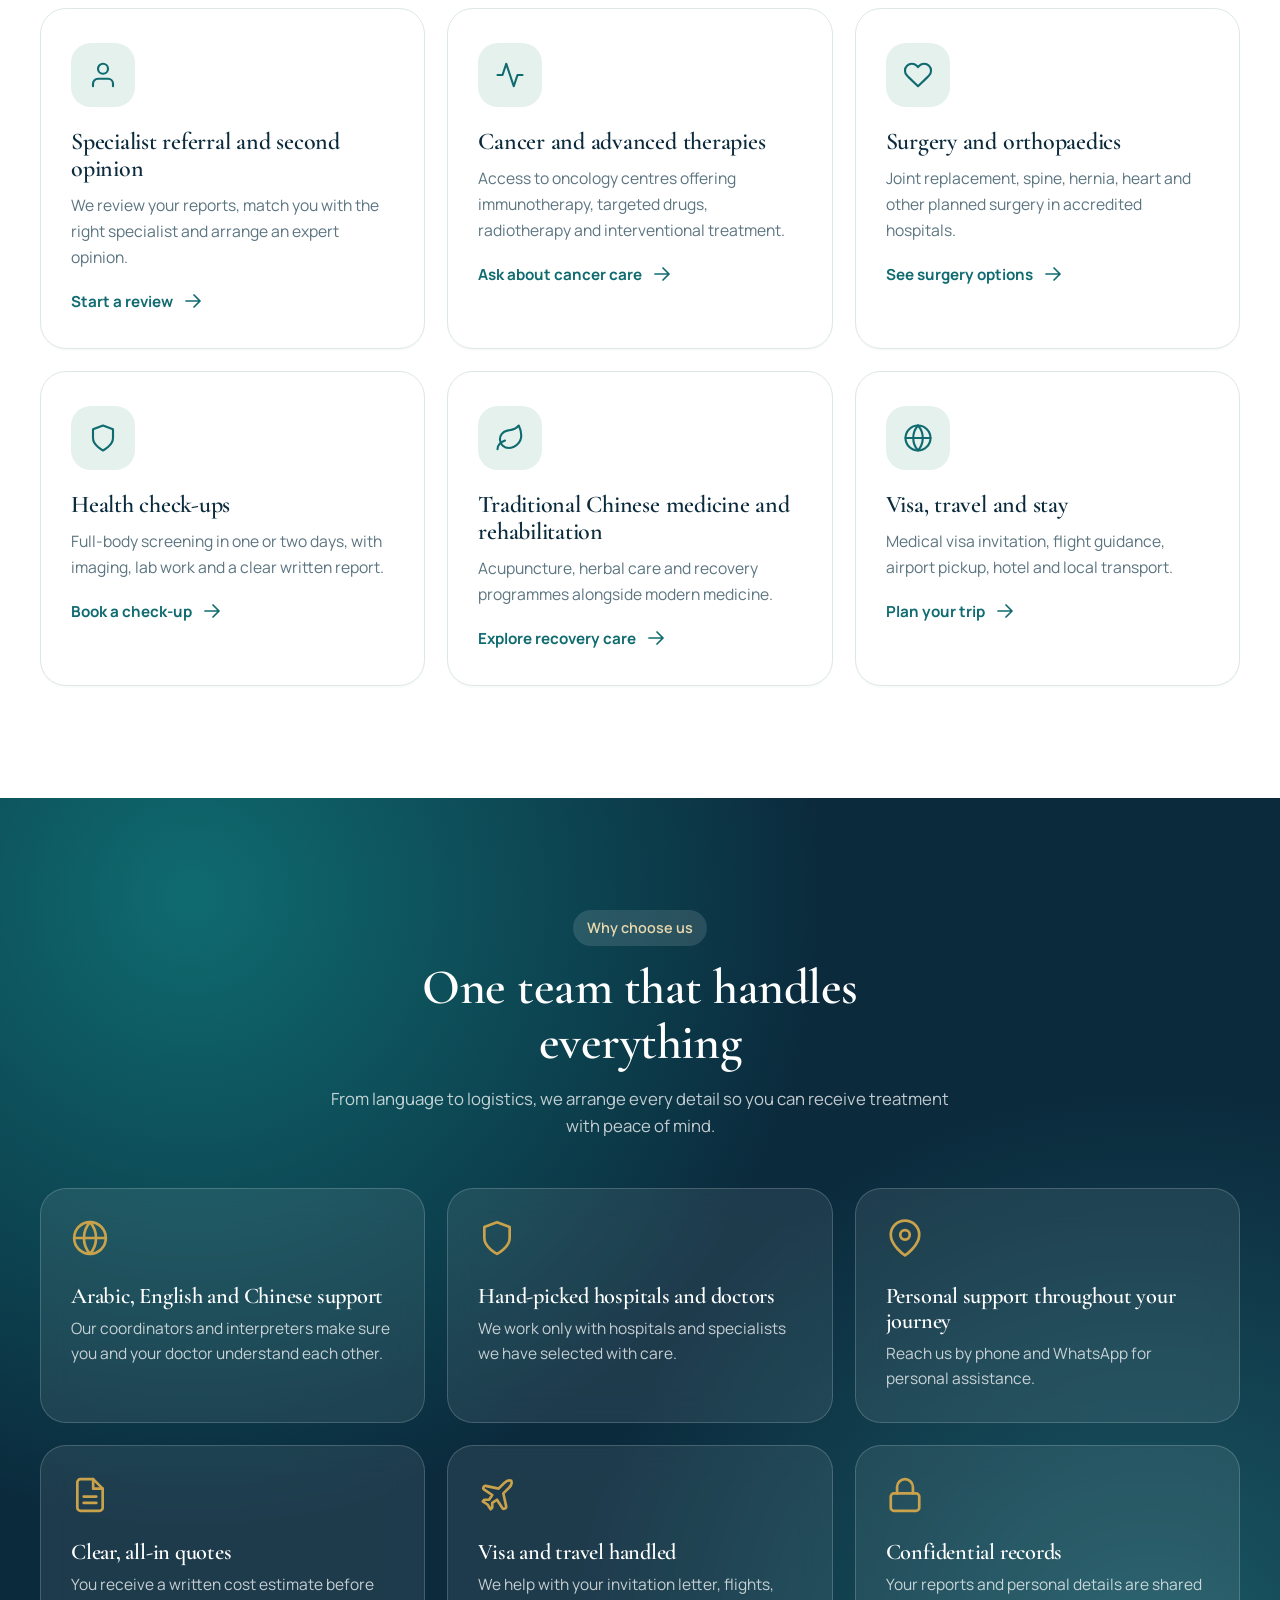
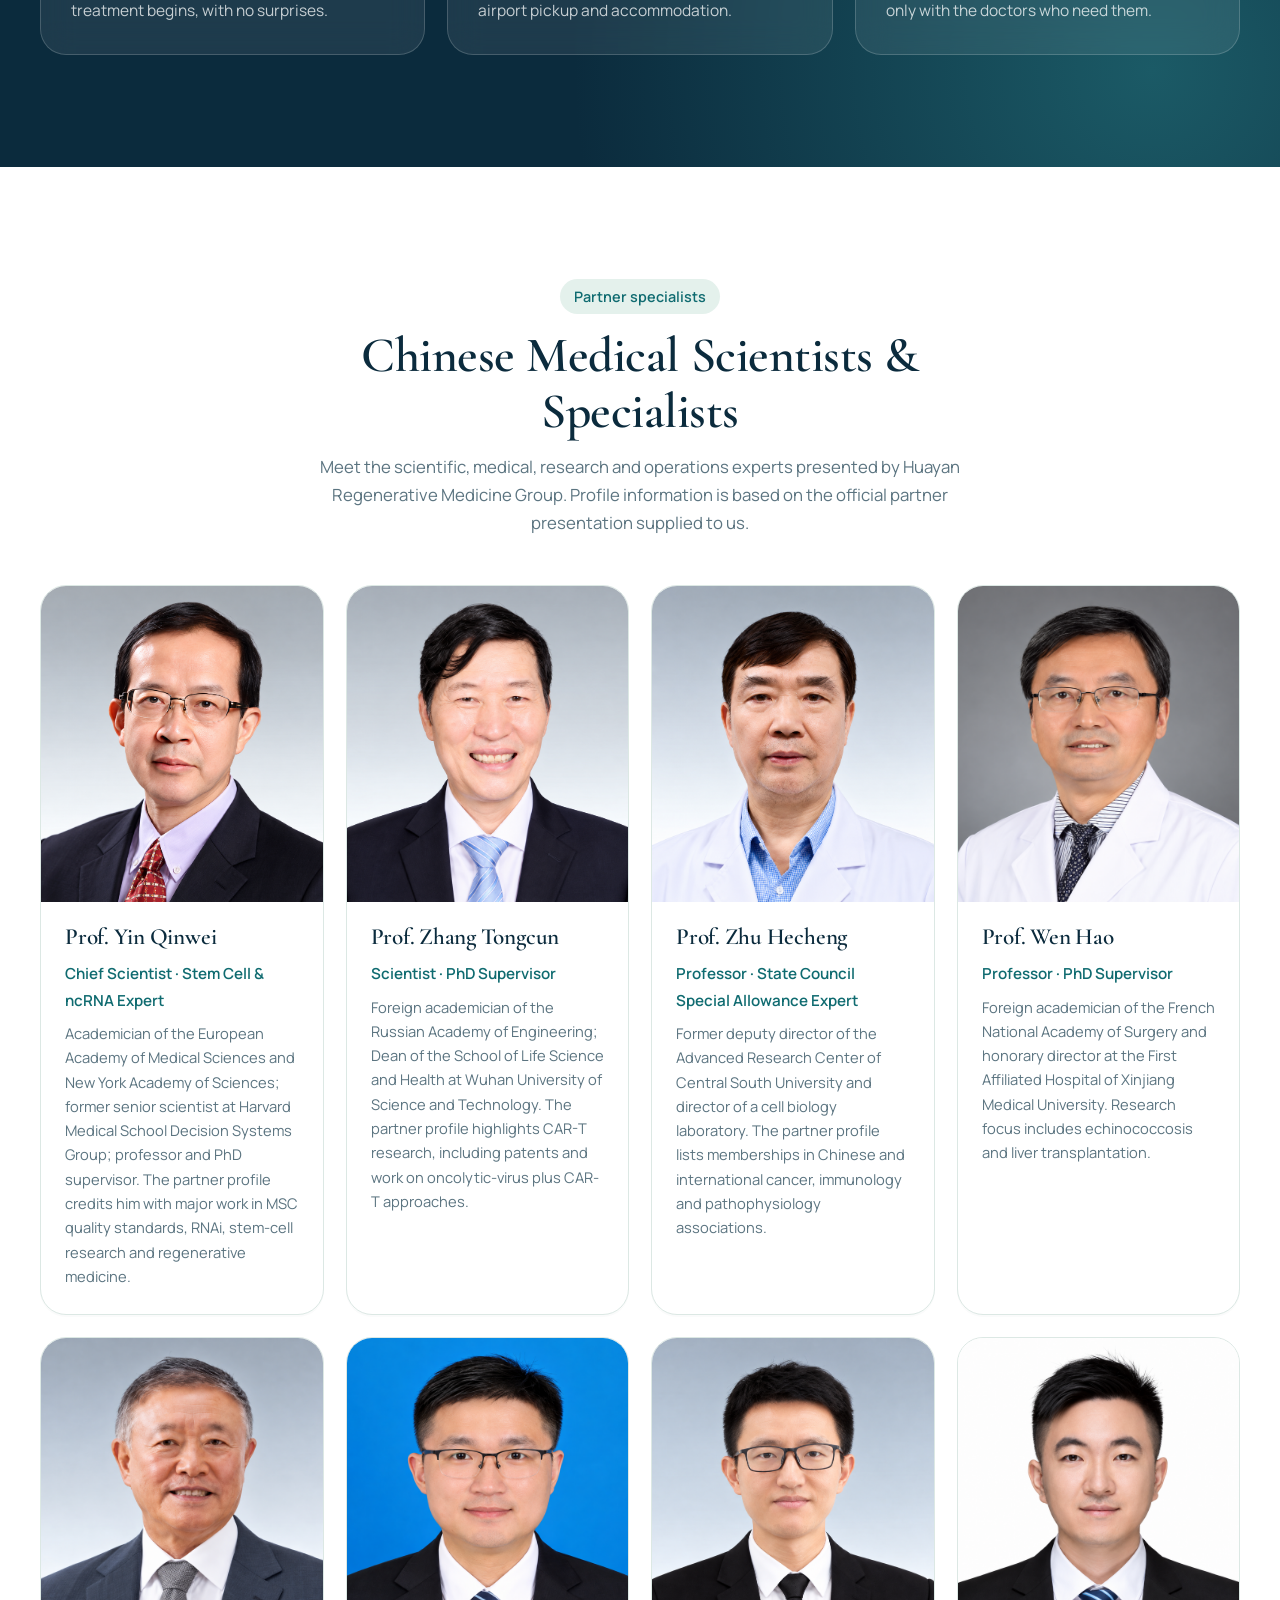
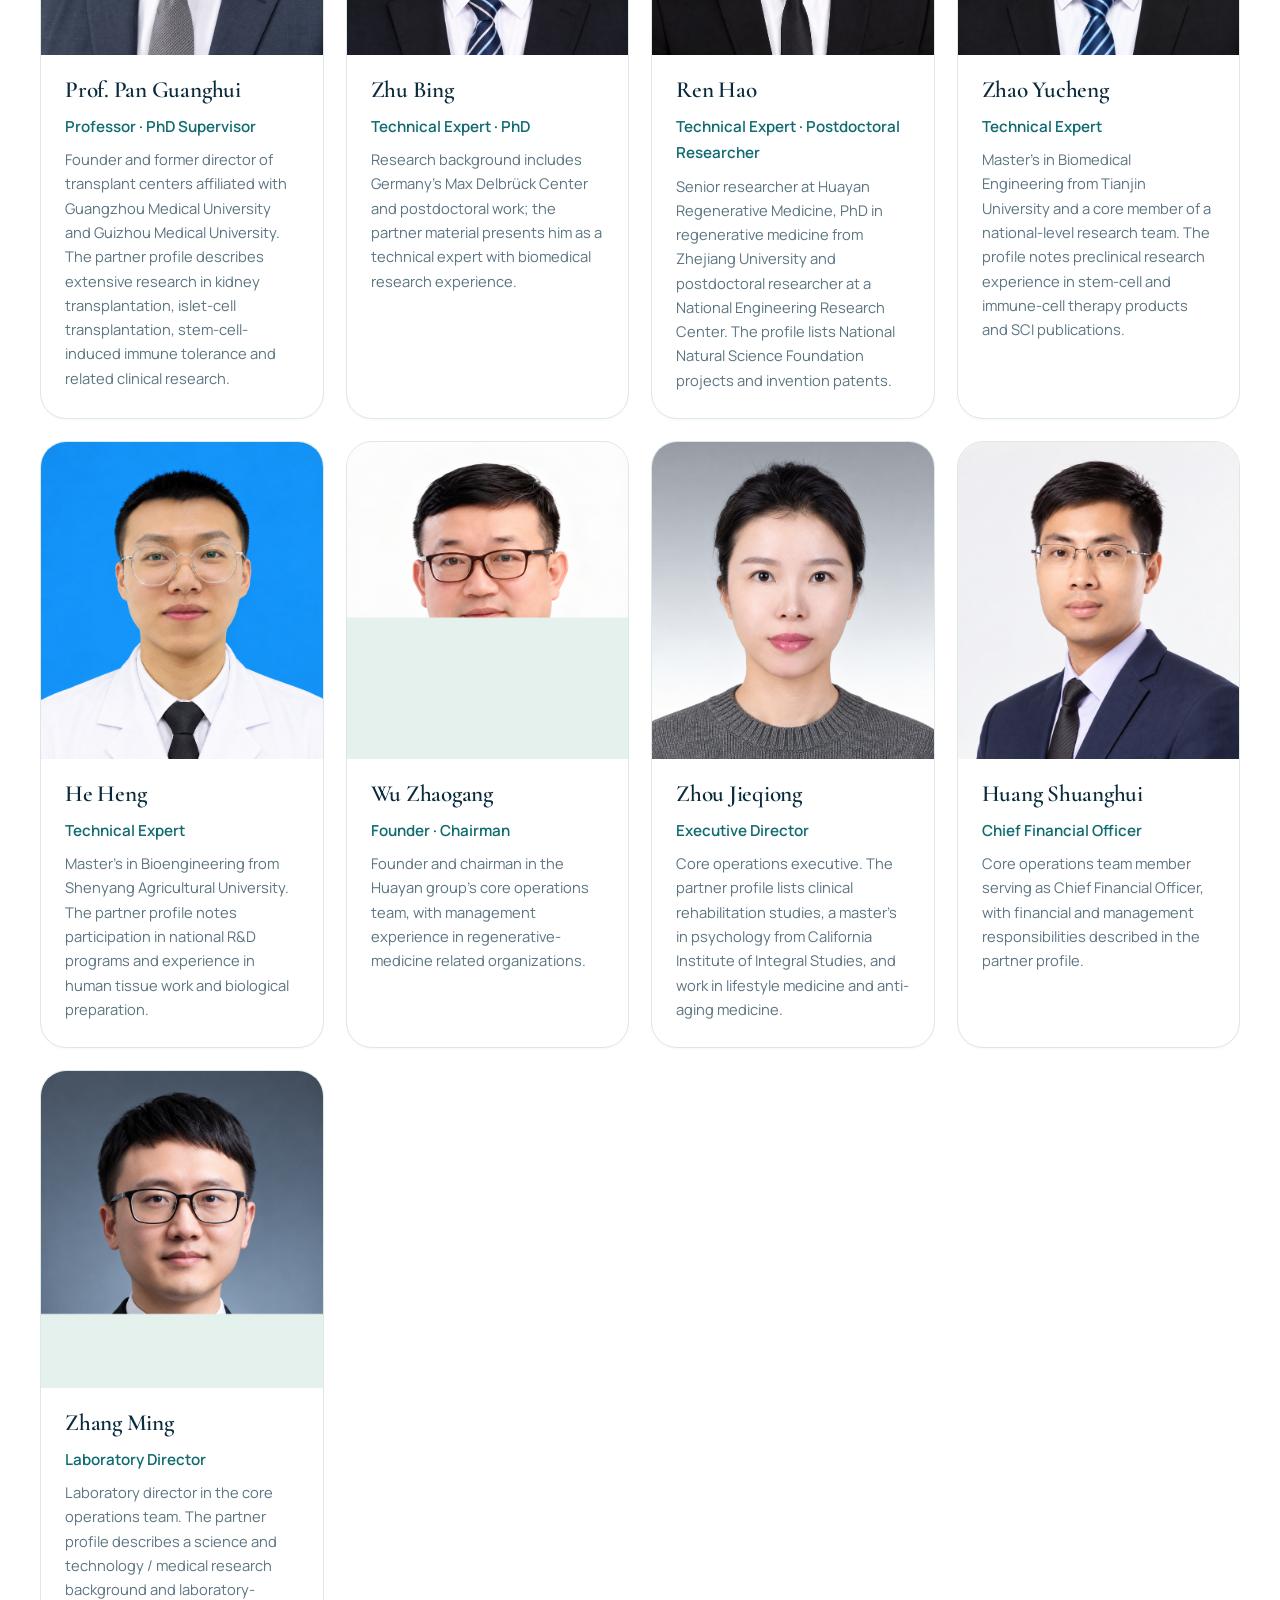
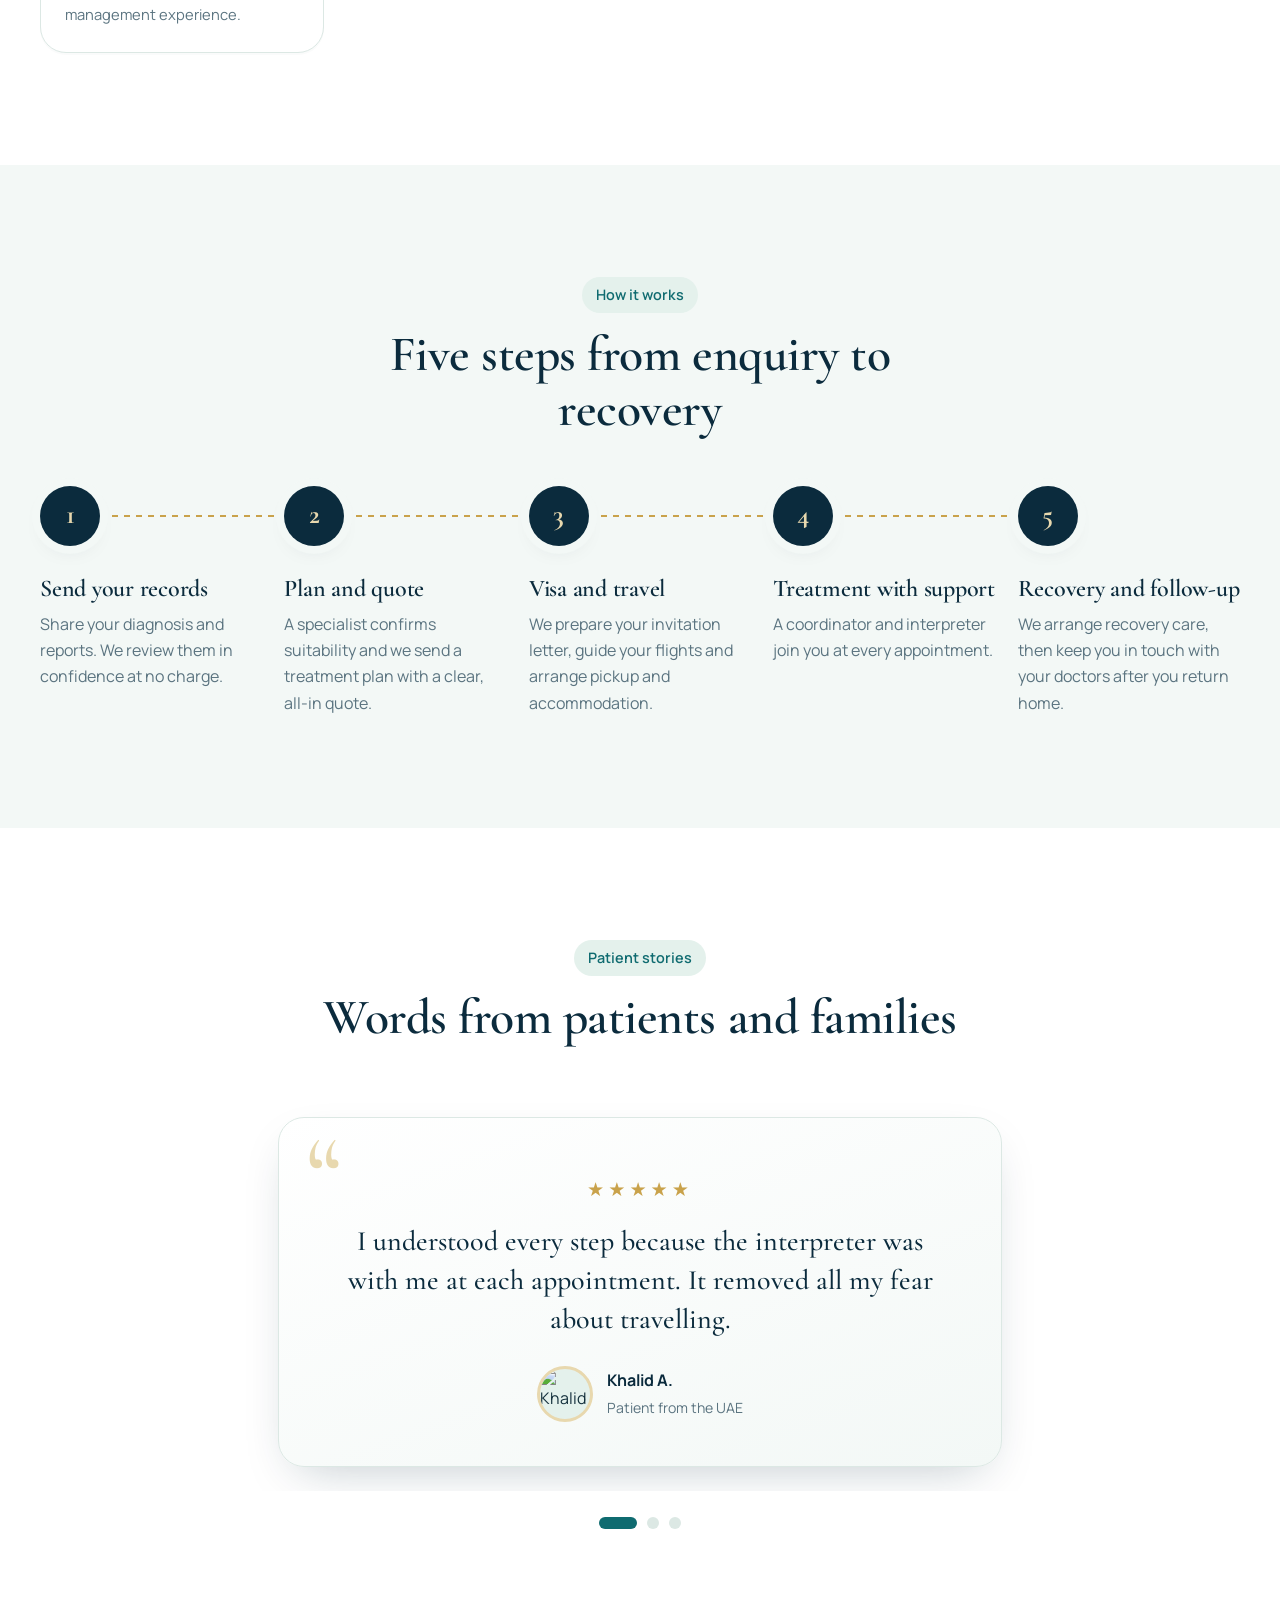
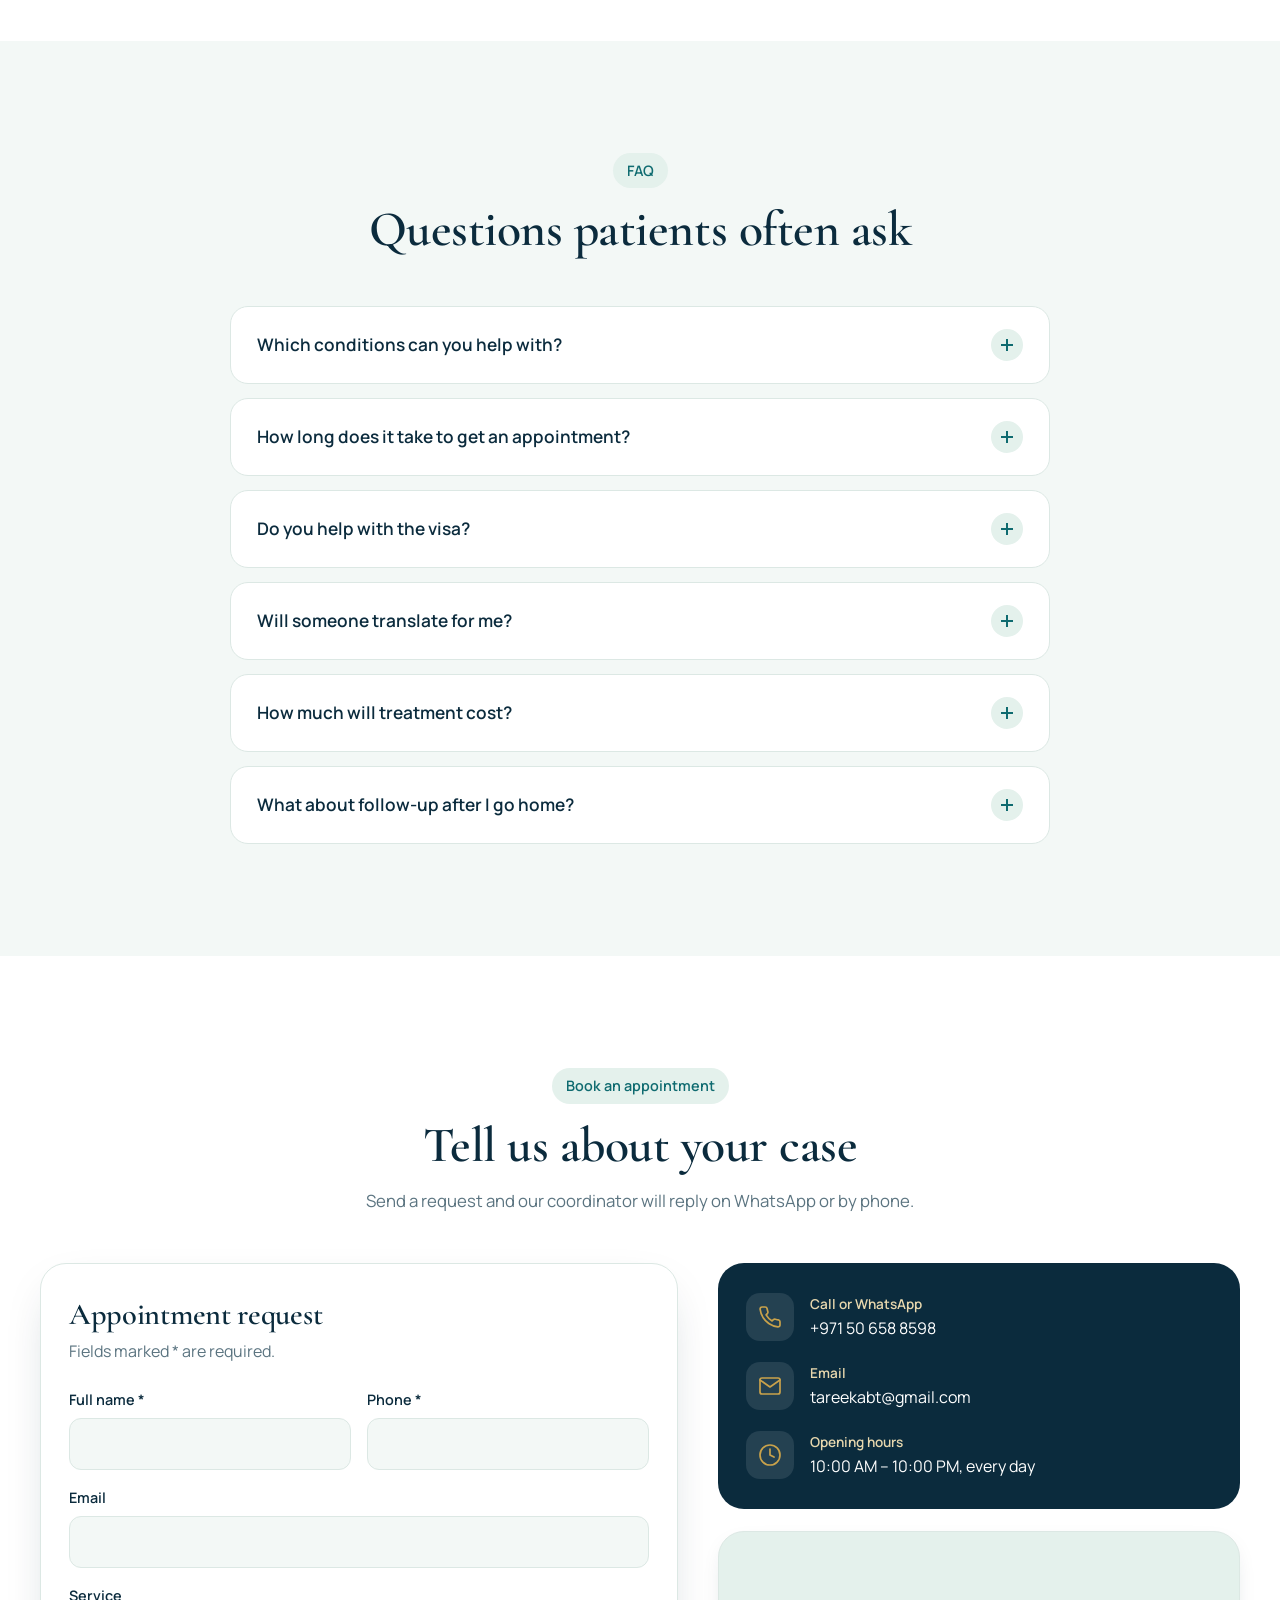
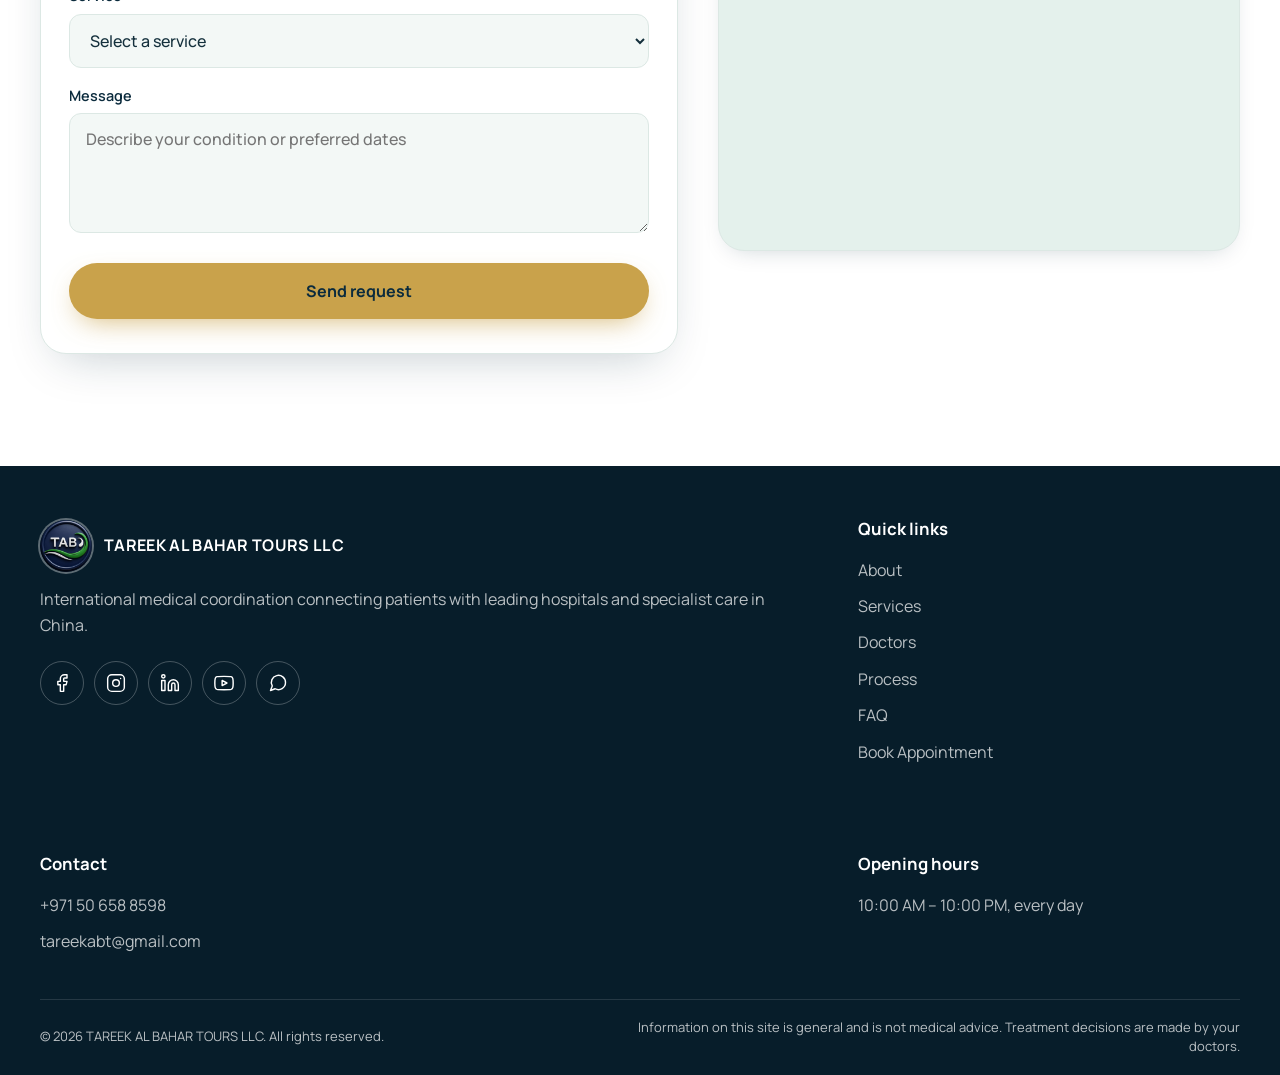
==== commit b840b766: "chnaged_21102026" ====
--- a/index.html
+++ b/index.html
@@ -33,7 +33,7 @@
 <link rel="preconnect" href="https://fonts.gstatic.com" crossorigin>
 <link href="https://fonts.googleapis.com/css2?family=Amiri:wght@400;700&family=Cormorant+Garamond:wght@500;600;700&family=Manrope:wght@400;500;600;700&family=Noto+Sans+Arabic:wght@400;500;600;700&family=Noto+Sans+SC:wght@400;500;700&family=Noto+Serif+SC:wght@600;700&display=swap" rel="stylesheet">
 
-<link rel="stylesheet" href="css/style.css">
+<link rel="stylesheet" href="css/style.css?v=single-line-3">
 </head>
 
 <body>
@@ -50,15 +50,11 @@
       <img id="brandLogo" src="images/logo.png" alt="" width="48" height="48">
       <span class="brand-text" data-company></span>
     </a>
-    <nav class="nav" id="nav" aria-label="Main"><a href="index.html">Home</a><a href="about-us.html">About Us</a><a href="hospitals.html">Hospitals and Experts</a><a href="stem-cell-research.html">Stem Cell Therapy</a><a href="regenerative-dentistry.html">Regenerative &amp; Advanced Dentistry</a><a href="hainan-boao.html">Hainan Boao Medical Zone</a><a href="cases.html">Case Studies</a><a href="contact-us.html">Contact Us</a><a class="btn btn-gold" target="_blank" rel="noopener" href="https://wa.me/971506588598?text=Hello%20Tareek%20Al%20Bahar%20Tours%2C%20I%20would%20like%20to%20book%20a%20medical%20appointment.">Book Appointment</a></nav>
+    <nav class="nav" id="nav" aria-label="Main"><a href="index.html">Home</a><a href="about-us.html">About Us</a><a href="hospitals.html">Hospitals and Experts</a><a href="stem-cell-research.html">Stem Cell Therapy</a><a href="regenerative-dentistry.html">Regenerative &amp; Advanced Dentistry</a><a href="hainan-boao.html">Hainan Boao Medical Zone</a><a href="cases.html">Case Studies</a><a href="contact-us.html">Contact Us</a><a class="btn btn-gold mobile-book" target="_blank" rel="noopener" href="https://wa.me/971506588598?text=Hello%20Tareek%20Al%20Bahar%20Tours%2C%20I%20would%20like%20to%20book%20a%20medical%20appointment.">Book Appointment</a></nav>
     <!-- Language switcher -->
-    <div class="lang" role="group" aria-label="Language">
-      <button type="button" data-lang="en" lang="en">EN</button>
-      <button type="button" data-lang="zh" lang="zh">中文</button>
-      <button type="button" data-lang="ar" lang="ar">عربي</button>
-    </div>
-    <button class="burger" id="burger" aria-label="Menu" aria-expanded="false" aria-controls="nav"><span></span><span></span><span></span></button>
-  </div>
+    
+    
+  <div class="header-actions"><a class="btn btn-gold header-book" target="_blank" rel="noopener" href="https://wa.me/971506588598?text=Hello%20Tareek%20Al%20Bahar%20Tours%2C%20I%20would%20like%20to%20book%20a%20medical%20appointment.">Book Appointment</a><div class="lang language-picker notranslate" translate="no"><label class="language-sr-only" for="site-language">Select language</label><select id="site-language" aria-label="Select language" class="language-select"><option value="en" lang="en">English</option><option value="zh" lang="zh">中文</option><option value="ar" lang="ar">العربية</option><option value="ru" lang="ru">Русский</option></select><span id="language-status" class="language-status" role="status" aria-live="polite"></span></div><button class="burger" id="burger" aria-label="Menu" aria-expanded="false" aria-controls="nav"><span></span><span></span><span></span></button></div></div>
 </header>
 
 <main>
@@ -274,5 +270,5 @@
 
 <!-- All settings and text: js/main.js -->
 <script src="js/main.js"></script>
-</body>
+<script src="js/translations.js"></script><script src="js/page-translator.js"></script><script src="js/header-fit.js"></script></body>
 </html>
--- a/css/style.css
+++ b/css/style.css
@@ -364,10 +364,10 @@
 @media(max-width:600px){.info-cards,.feature-list{grid-template-columns:1fr}.page-section{padding:58px 0}}
 
 /* Professional AI medical imagery update */
-.hospital-feature-hero{position:relative;min-height:620px;display:flex;align-items:center;overflow:hidden;background:#eaf4f5}.hospital-feature-bg{position:absolute;inset:0;background:linear-gradient(90deg,rgba(255,255,255,.98) 0%,rgba(255,255,255,.90) 38%,rgba(255,255,255,.15) 68%,rgba(255,255,255,.04) 100%),url('../images/ai-medical/tianjin-perennial-hospital.jpg') center/cover no-repeat}.hospital-feature-content{position:relative;z-index:1;padding-top:90px;padding-bottom:90px}.hospital-feature-content>div{max-width:650px}.hospital-feature-content h2{font-size:clamp(42px,5vw,68px);margin:14px 0}.patient-support-pro{position:relative;min-height:650px;display:flex;align-items:center;overflow:hidden}.patient-support-bg{position:absolute;inset:0;background:url('../images/ai-medical/international-patient-support.jpg') center/cover no-repeat}.patient-support-pro:after{content:'';position:absolute;inset:0;background:linear-gradient(90deg,rgba(5,42,55,.08) 0%,rgba(5,42,55,.08) 45%,rgba(255,255,255,.25) 58%,rgba(255,255,255,.96) 72%,#fff 100%)}.patient-support-pro .container{position:relative;z-index:2;display:flex;justify-content:flex-end;padding-top:80px;padding-bottom:80px}.patient-support-panel{width:min(590px,48%);background:rgba(255,255,255,.92);backdrop-filter:blur(12px);padding:44px;border-radius:28px;box-shadow:0 20px 60px rgba(4,48,59,.14)}.patient-support-panel h2{font-size:clamp(38px,4vw,58px);margin:14px 0}.support-points{display:grid;grid-template-columns:1fr 1fr;gap:10px;margin:24px 0}.support-points span{padding:13px 15px;border-radius:14px;background:#f1f7f7;font-weight:600;font-size:14px;color:#0b5360}@media(max-width:900px){.hospital-feature-hero{min-height:700px;align-items:flex-end}.hospital-feature-bg{background:linear-gradient(0deg,#fff 0%,rgba(255,255,255,.92) 48%,rgba(255,255,255,.05) 75%),url('../images/ai-medical/tianjin-perennial-hospital.jpg') center top/cover no-repeat}.hospital-feature-content{padding-top:300px;padding-bottom:55px}.patient-support-pro{min-height:820px;align-items:flex-end}.patient-support-pro:after{background:linear-gradient(0deg,#fff 0%,rgba(255,255,255,.94) 55%,rgba(255,255,255,.04) 80%)}.patient-support-pro .container{padding-top:360px;padding-bottom:45px}.patient-support-panel{width:100%;padding:28px}.support-points{grid-template-columns:1fr}}
+.hospital-feature-hero{position:relative;min-height:620px;display:flex;align-items:center;overflow:hidden;background:#eaf4f5}.hospital-feature-bg{position:absolute;inset:0;background:linear-gradient(90deg,rgba(255,255,255,.98) 0%,rgba(255,255,255,.90) 38%,rgba(255,255,255,.15) 68%,rgba(255,255,255,.04) 100%),url('../images/ai-medical/hospital-hero-no-signage.png') center/cover no-repeat}.hospital-feature-content{position:relative;z-index:1;padding-top:90px;padding-bottom:90px}.hospital-feature-content>div{max-width:650px}.hospital-feature-content h2{font-size:clamp(42px,5vw,68px);margin:14px 0}.patient-support-pro{position:relative;min-height:650px;display:flex;align-items:center;overflow:hidden}.patient-support-bg{position:absolute;inset:0;background:url('../images/ai-medical/international-patient-support.jpg') center/cover no-repeat}.patient-support-pro:after{content:'';position:absolute;inset:0;background:linear-gradient(90deg,rgba(5,42,55,.08) 0%,rgba(5,42,55,.08) 45%,rgba(255,255,255,.25) 58%,rgba(255,255,255,.96) 72%,#fff 100%)}.patient-support-pro .container{position:relative;z-index:2;display:flex;justify-content:flex-end;padding-top:80px;padding-bottom:80px}.patient-support-panel{width:min(590px,48%);background:rgba(255,255,255,.92);backdrop-filter:blur(12px);padding:44px;border-radius:28px;box-shadow:0 20px 60px rgba(4,48,59,.14)}.patient-support-panel h2{font-size:clamp(38px,4vw,58px);margin:14px 0}.support-points{display:grid;grid-template-columns:1fr 1fr;gap:10px;margin:24px 0}.support-points span{padding:13px 15px;border-radius:14px;background:#f1f7f7;font-weight:600;font-size:14px;color:#0b5360}@media(max-width:900px){.hospital-feature-hero{min-height:700px;align-items:flex-end}.hospital-feature-bg{background:linear-gradient(0deg,#fff 0%,rgba(255,255,255,.92) 48%,rgba(255,255,255,.05) 75%),url('../images/ai-medical/hospital-hero-no-signage.png') center top/cover no-repeat}.hospital-feature-content{padding-top:300px;padding-bottom:55px}.patient-support-pro{min-height:820px;align-items:flex-end}.patient-support-pro:after{background:linear-gradient(0deg,#fff 0%,rgba(255,255,255,.94) 55%,rgba(255,255,255,.04) 80%)}.patient-support-pro .container{padding-top:360px;padding-bottom:45px}.patient-support-panel{width:100%;padding:28px}.support-points{grid-template-columns:1fr}}
 
 /* ===== Hospitals page premium redesign ===== */
-.hospital-page-banner{position:relative;min-height:690px;display:flex;align-items:center;overflow:hidden;color:#fff;background:#082d3b url('../images/ai-medical/tianjin-perennial-hospital.jpg') center/cover no-repeat}
+.hospital-page-banner{position:relative;min-height:690px;display:flex;align-items:center;overflow:hidden;color:#fff;background:#082d3b url('../images/ai-medical/hospital-hero-no-signage.png') center/cover no-repeat}
 .hospital-page-banner:before{content:"";position:absolute;inset:0;background:linear-gradient(90deg,rgba(4,34,47,.94) 0%,rgba(4,45,58,.83) 37%,rgba(5,56,67,.30) 66%,rgba(5,56,67,.08) 100%)}
 .hospital-page-banner:after{content:"";position:absolute;left:0;right:0;bottom:0;height:150px;background:linear-gradient(0deg,rgba(4,34,47,.34),transparent)}
 .hospital-banner-content{position:relative;z-index:2;padding-top:120px;padding-bottom:90px}.hospital-banner-content .tag{color:#f3ca69;background:rgba(255,255,255,.13);border:1px solid rgba(255,255,255,.18)}
@@ -384,7 +384,7 @@
 @media(max-width:600px){.hospital-page-banner{min-height:760px}.hospital-banner-content h1{font-size:48px}.hospital-banner-content p{font-size:16px}.hospital-facts,.comfort-cards{grid-template-columns:1fr}.hospital-facts div{min-height:130px}}
 
 /* ===== Hainan medical zone premium redesign ===== */
-.hainan-page-banner{position:relative;min-height:720px;display:flex;align-items:center;overflow:hidden;color:#fff;background:#07354a url('../images/ai-medical/hainan-sanya-medical-city.png') center/cover no-repeat}
+.hainan-page-banner{position:relative;min-height:720px;display:flex;align-items:center;overflow:hidden;color:#fff;background:#07354a url('../images/hainan-boao-campus-banner.png') center/cover no-repeat}
 .hainan-page-banner:before{content:"";position:absolute;inset:0;background:linear-gradient(90deg,rgba(4,31,48,.93) 0%,rgba(5,48,64,.76) 40%,rgba(5,55,66,.18) 70%,rgba(5,55,66,.04) 100%)}
 .hainan-page-banner:after{content:"";position:absolute;left:0;right:0;bottom:0;height:170px;background:linear-gradient(0deg,rgba(4,31,48,.42),transparent)}
 .hainan-banner-content{position:relative;z-index:2;padding-top:125px;padding-bottom:95px}.hainan-banner-content .tag{color:#f3ca69;background:rgba(255,255,255,.13);border:1px solid rgba(255,255,255,.18)}
@@ -509,3 +509,63 @@
 .copy{padding:18px 0;gap:24px;align-items:center;font-size:13px;line-height:1.5}
 .copy span:last-child{text-align:right;max-width:620px}
 @media(max-width:760px){.footer{padding-top:42px}.footer-grid{grid-template-columns:1fr!important;gap:28px}.footer-contact{justify-self:start;min-width:0}.footer .brand-text{white-space:normal}.copy{align-items:flex-start}.copy span:last-child{text-align:left}}
+
+/* Extended Hainan Boao guide */
+.hainan-expanded{background:#f8fbfa}.hainan-expanded .section-heading{max-width:950px;margin-bottom:28px}.hainan-editorial-note{padding:20px 24px;border-left:4px solid #b89a51;background:#fff8e9;color:#384a4d;border-radius:12px;margin:20px 0 30px;line-height:1.8}.hainan-detail-card{background:#fff;border:1px solid #e1eae8;border-radius:22px;padding:clamp(22px,3vw,40px);margin:0 0 22px;box-shadow:0 12px 32px rgba(15,55,60,.05)}.hainan-detail-card h3{font-size:clamp(23px,2.5vw,34px);margin:0 0 18px;color:#0c3642}.hainan-detail-card h4{font-size:18px;color:#096b71;margin:24px 0 9px}.hainan-detail-card p{line-height:1.85;color:#526671;margin:0 0 15px;overflow-wrap:anywhere}.hainan-detail-card p:last-child{margin-bottom:0}
+
+/* Shared accessible language dropdown */
+.lang.language-picker{position:relative;flex:0 0 auto;display:flex;align-items:center;padding:0;border:1px solid rgba(255,255,255,.6);border-radius:24px;background:rgba(255,255,255,.96);backdrop-filter:blur(8px);min-width:112px;box-shadow:0 3px 12px rgba(6,45,60,.08)}
+.language-select{display:block;width:100%;min-height:40px;border:0;border-radius:24px;background:transparent;color:#103c4d;font:600 13px var(--sans,Arial,sans-serif);padding:9px 12px;cursor:pointer;direction:ltr;color-scheme:light}.language-select option{background:#fff;color:#103c4d}.language-select:focus-visible{outline:3px solid #d4aa4e;outline-offset:3px}.language-sr-only{position:absolute;width:1px;height:1px;padding:0;margin:-1px;overflow:hidden;clip:rect(0,0,0,0);white-space:nowrap;border:0}.language-status:empty{display:none}.language-status{position:absolute;top:calc(100% + 10px);inset-inline-end:0;width:230px;padding:12px;background:#fff;color:#103c4d;border:1px solid #dce8e8;border-radius:12px;box-shadow:0 8px 24px #0b2b3d20;font-size:12px;line-height:1.5}.header .language-picker{margin-inline-start:auto}@media(max-width:600px){.lang.language-picker{min-width:98px}.language-select{font-size:12px;padding:8px;min-height:38px}.header .container{gap:10px}}
+
+
+/* One-row header: brand | navigation | appointment + language */
+:root{--header-h:96px}
+.header{height:var(--header-h);padding:0}
+.header .container{display:grid;grid-template-columns:auto minmax(0,1fr) auto;align-items:center;width:calc(100% - 48px);max-width:1760px;min-height:var(--header-h);column-gap:22px;margin-inline:auto}
+.header .brand{margin:0;min-width:54px;gap:10px}
+.header .brand img{width:50px;height:50px;min-width:50px}
+.header .brand .brand-text{display:none!important}
+.header-actions{display:flex;align-items:center;justify-content:flex-end;gap:14px;min-width:0}
+.header .header-book{display:inline-flex;align-items:center;justify-content:center;white-space:nowrap;margin:0;height:44px;padding:0 18px;font-size:13px;line-height:1;border-radius:999px}
+.header .language-picker{position:relative;display:flex;align-items:center;flex:0 0 118px;align-self:center;margin:0!important;width:118px;min-width:118px;height:44px;box-sizing:border-box;border-radius:12px;background:#fff;border:1px solid #dbe6e7;box-shadow:none}
+.header .language-select{appearance:none;-webkit-appearance:none;width:100%;height:42px;min-height:42px;line-height:22px;padding:10px 32px 10px 14px;margin:0;border-radius:11px;font-size:13px;direction:ltr;text-align:left;box-sizing:border-box}
+.header .language-picker::after{content:"";position:absolute;right:15px;top:17px;width:7px;height:7px;border-right:2px solid #315765;border-bottom:2px solid #315765;transform:rotate(45deg);pointer-events:none}
+.header .mobile-book{display:none}
+@media(min-width:1440px){
+ .header .nav{grid-column:2;grid-row:1;position:static;display:flex;flex-direction:row;flex-wrap:nowrap;justify-content:center;align-items:center;gap:10px;margin:0;padding:0;min-width:0;background:transparent;transform:none;box-shadow:none;overflow:visible}
+ .header .nav>a:not(.btn){display:flex;align-items:center;justify-content:center;min-height:44px;max-width:170px;text-align:center;white-space:normal;margin:0;padding:6px 5px;font-size:12px;line-height:1.3;border:0}
+ .header .burger{display:none}
+ .header-actions{grid-column:3;grid-row:1}
+}
+@media(min-width:1720px){.header .brand .brand-text{display:block!important;max-width:125px;font-size:12px;line-height:1.25}.header .nav>a:not(.btn){font-size:13px}.header .container{column-gap:26px}}
+@media(max-width:1439px){
+ :root{--header-h:84px}
+ .header .container{grid-template-columns:minmax(0,1fr) auto;gap:20px}
+ .header .brand{grid-column:1;grid-row:1;justify-self:start;min-width:0}
+ .header-actions{grid-column:2;grid-row:1}
+ .header .burger{display:grid;flex:0 0 44px;width:44px;height:44px;margin:0;align-self:center;border-radius:12px}
+ .header .nav{position:fixed;inset:var(--header-h) 0 auto 0;display:flex;flex-direction:column;align-items:stretch;gap:4px;margin:0;padding:14px 24px 26px;background:var(--navy);transform:translateY(calc(-100% - var(--header-h)));max-height:calc(100svh - var(--header-h));overflow-y:auto;box-shadow:0 30px 40px -20px rgba(0,0,0,.5)}
+ .header .nav.open{transform:none}
+ .header .nav>a:not(.btn){padding:13px 6px;font-size:14px;white-space:normal;border-bottom:1px solid rgba(255,255,255,.1)}
+}
+@media(min-width:701px) and (max-width:1439px){.header .brand .brand-text{display:block!important;max-width:150px;font-size:12px;line-height:1.25}}
+@media(max-width:700px){
+ .header .container{width:calc(100% - 32px);gap:12px}
+ .header-actions{gap:10px}
+ .header .header-book{display:none}
+ .header .mobile-book{display:flex;justify-content:center;align-items:center;margin:12px 0 0;padding:14px 20px;text-align:center}
+ .header .brand img{height:44px;width:44px;min-width:44px}
+}
+
+/* Keep complete menu names on one line. */
+.header .nav>a:not(.btn){white-space:nowrap;max-width:none;flex:0 0 auto;word-break:normal;overflow-wrap:normal}
+@media(min-width:1440px){.header .nav{justify-content:center;gap:8px}.header .nav>a:not(.btn){padding-inline:5px}.header .container{column-gap:18px}}
+/* Use the compact menu whenever full labels would crowd the header. */
+.header.compact-nav .container{grid-template-columns:minmax(0,1fr) auto;gap:20px}
+.header.compact-nav .brand{grid-column:1;grid-row:1;justify-self:start}
+.header.compact-nav .header-actions{grid-column:2;grid-row:1}
+.header.compact-nav .burger{display:grid;flex:0 0 44px;width:44px;height:44px;margin:0;border-radius:12px}
+.header.compact-nav .nav{position:fixed;inset:var(--header-h) 0 auto 0;display:flex;flex-direction:column;align-items:stretch;gap:4px;margin:0;padding:14px 24px 26px;background:var(--navy);transform:translateY(calc(-100% - var(--header-h)));max-height:calc(100svh - var(--header-h));overflow-y:auto;box-shadow:0 30px 40px -20px rgba(0,0,0,.5)}
+.header.compact-nav .nav.open{transform:none}
+.header.compact-nav .nav>a:not(.btn){justify-content:flex-start;padding:13px 6px;font-size:14px;min-height:44px;white-space:nowrap;border-bottom:1px solid rgba(255,255,255,.1)}
+@media(max-width:420px){.header .nav>a:not(.btn){font-size:12px}html[lang="ru"] .header .nav>a:not(.btn){font-size:10px}}
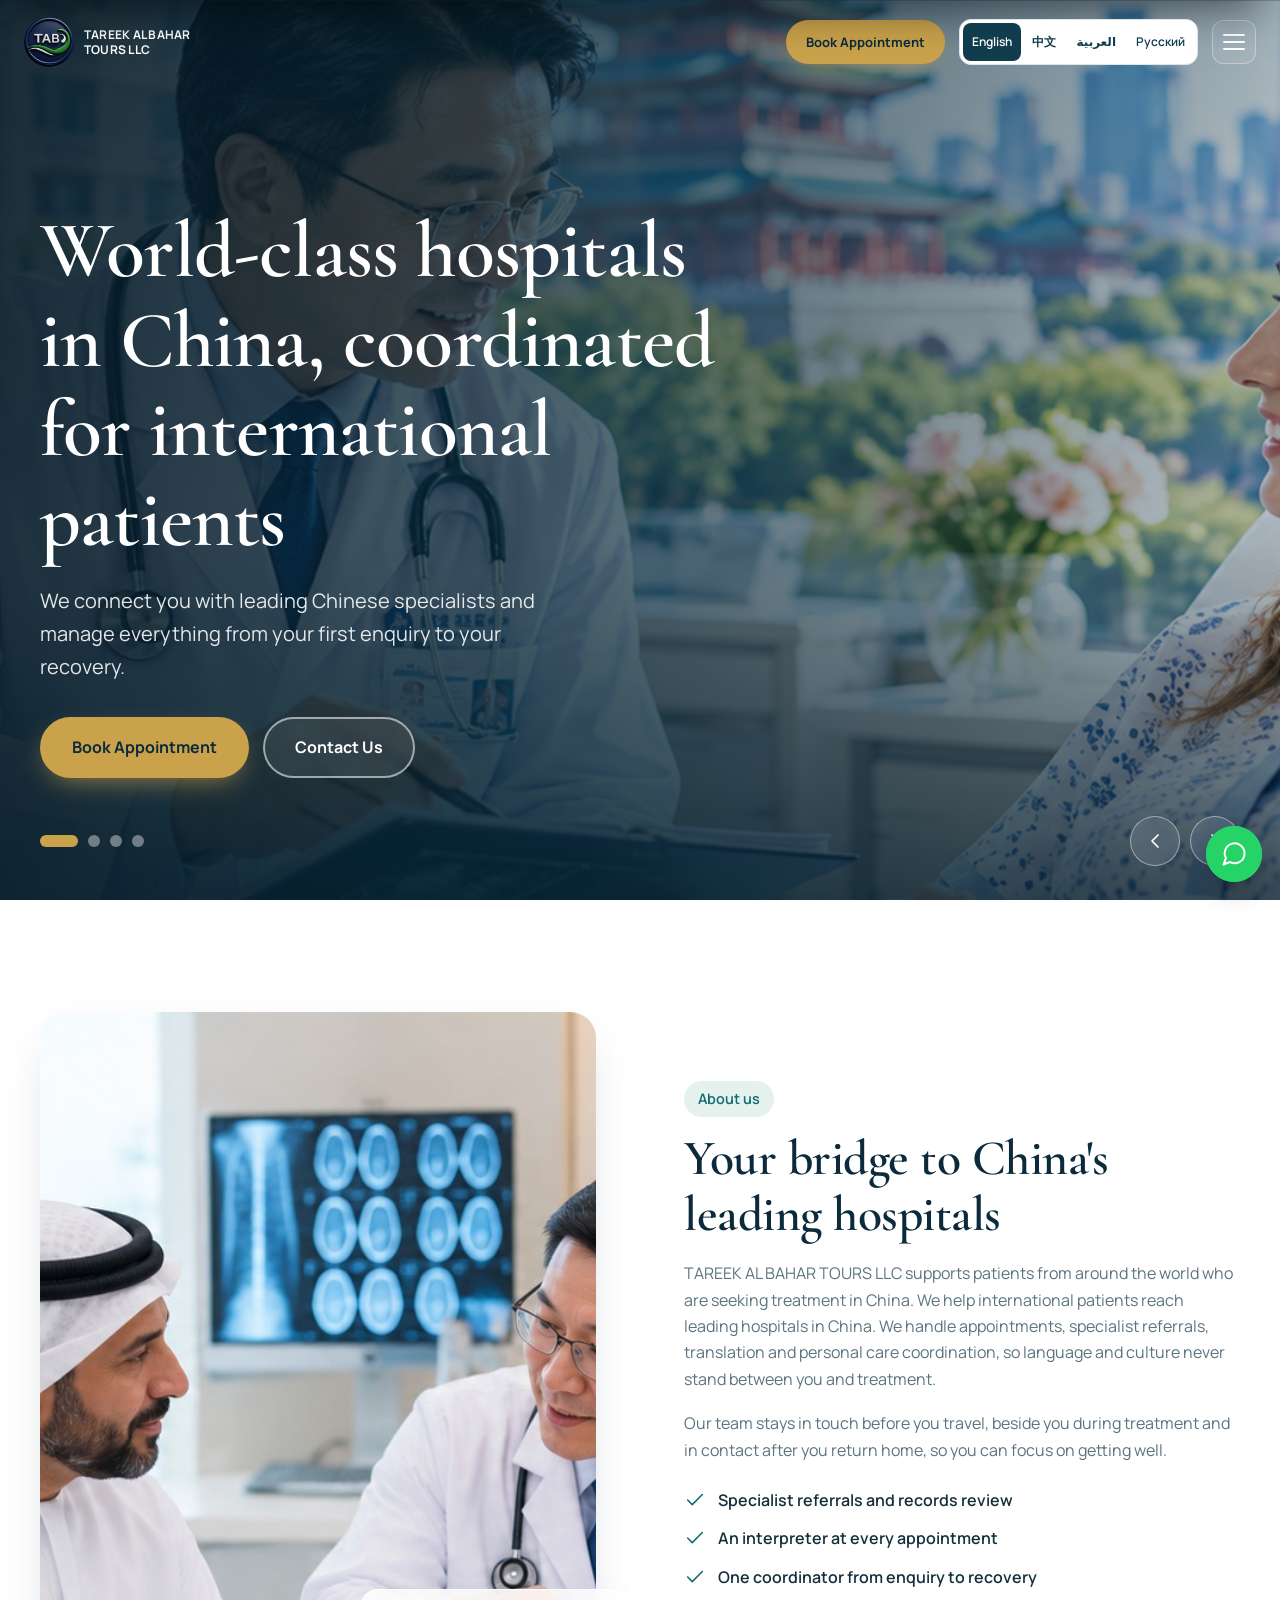
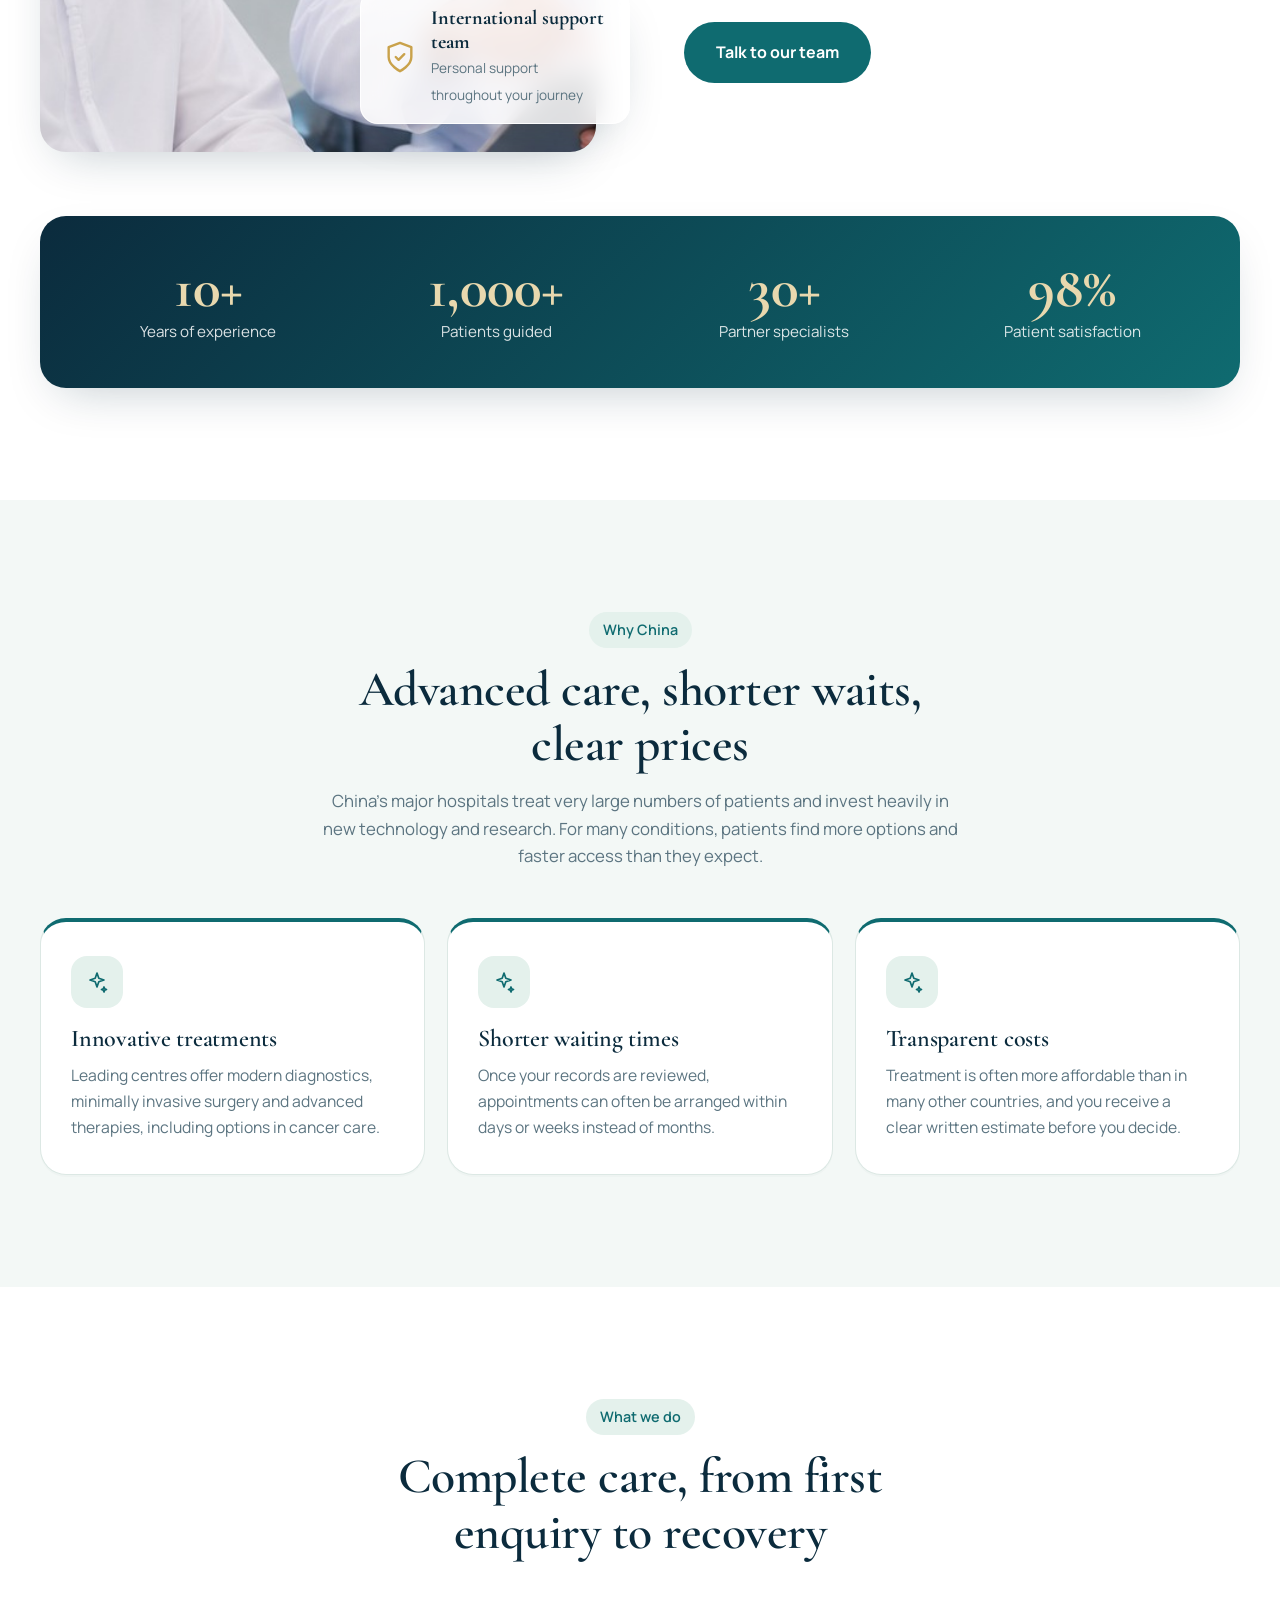
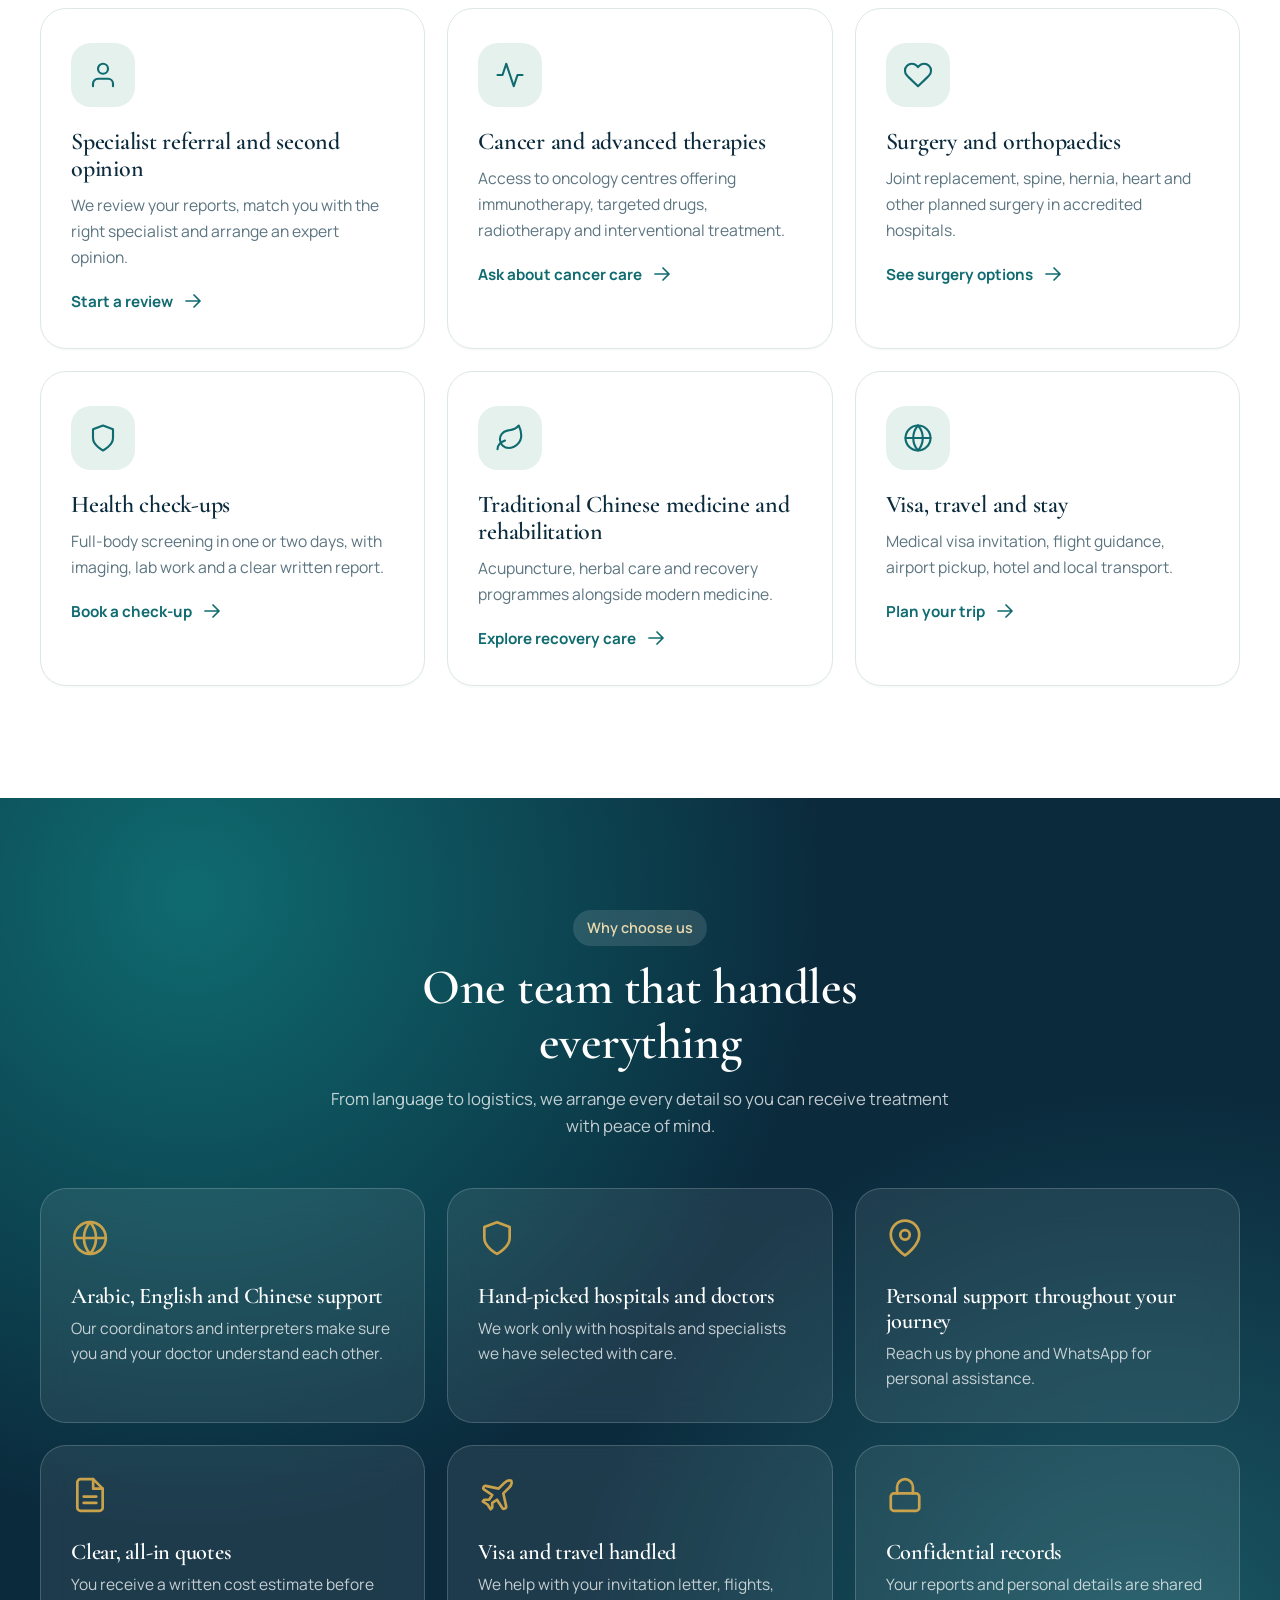
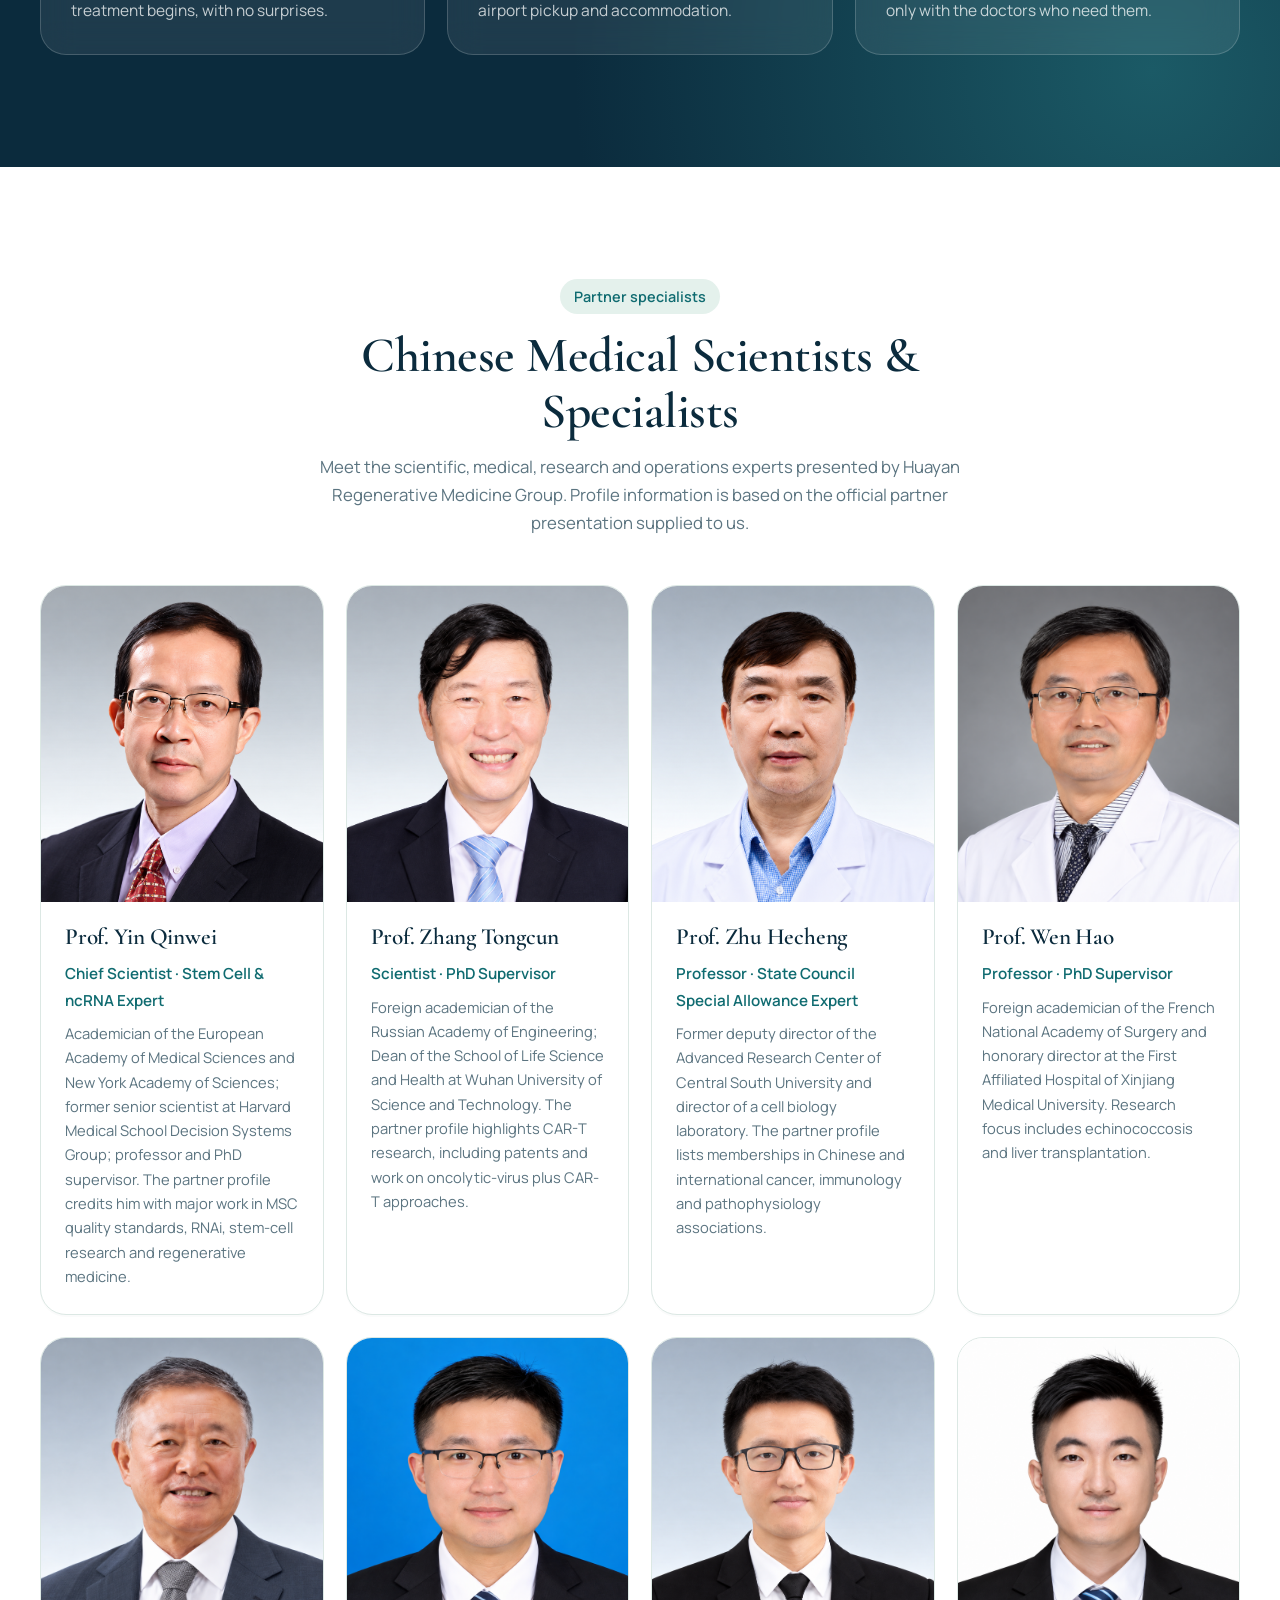
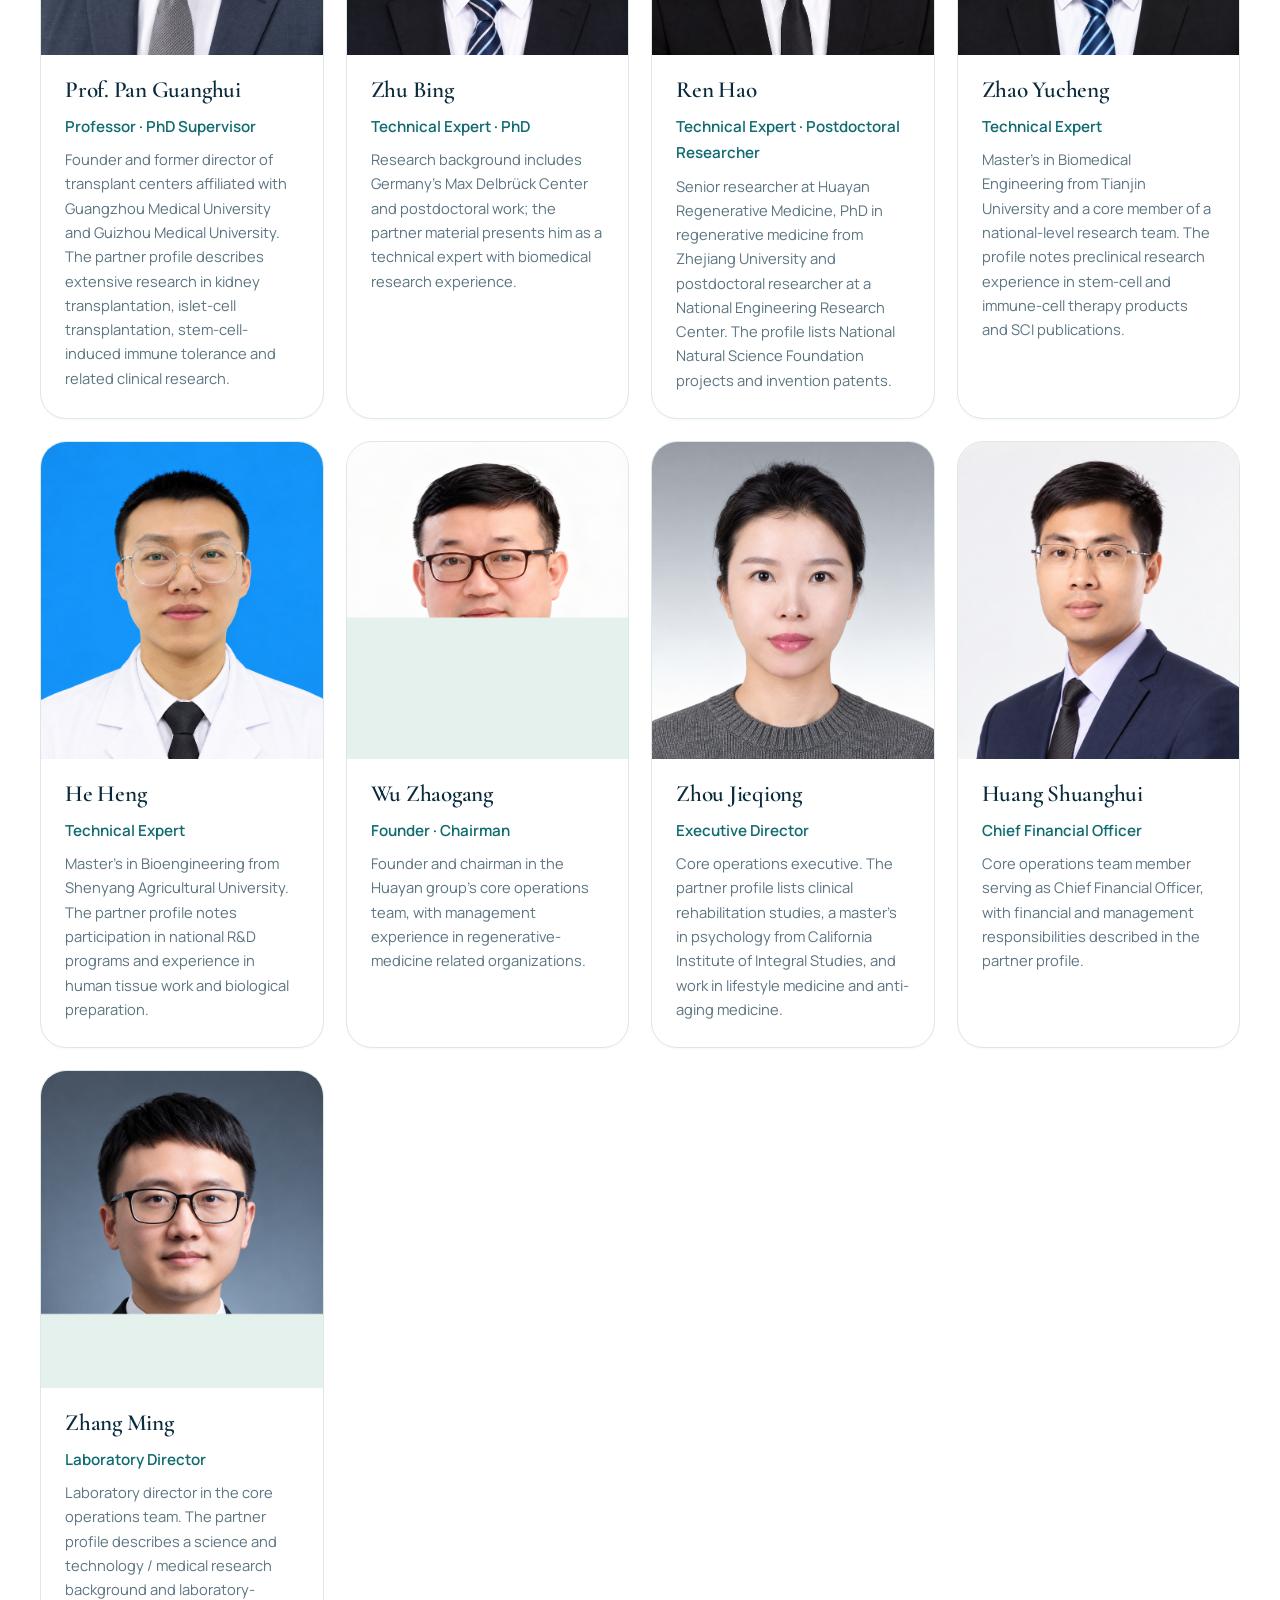
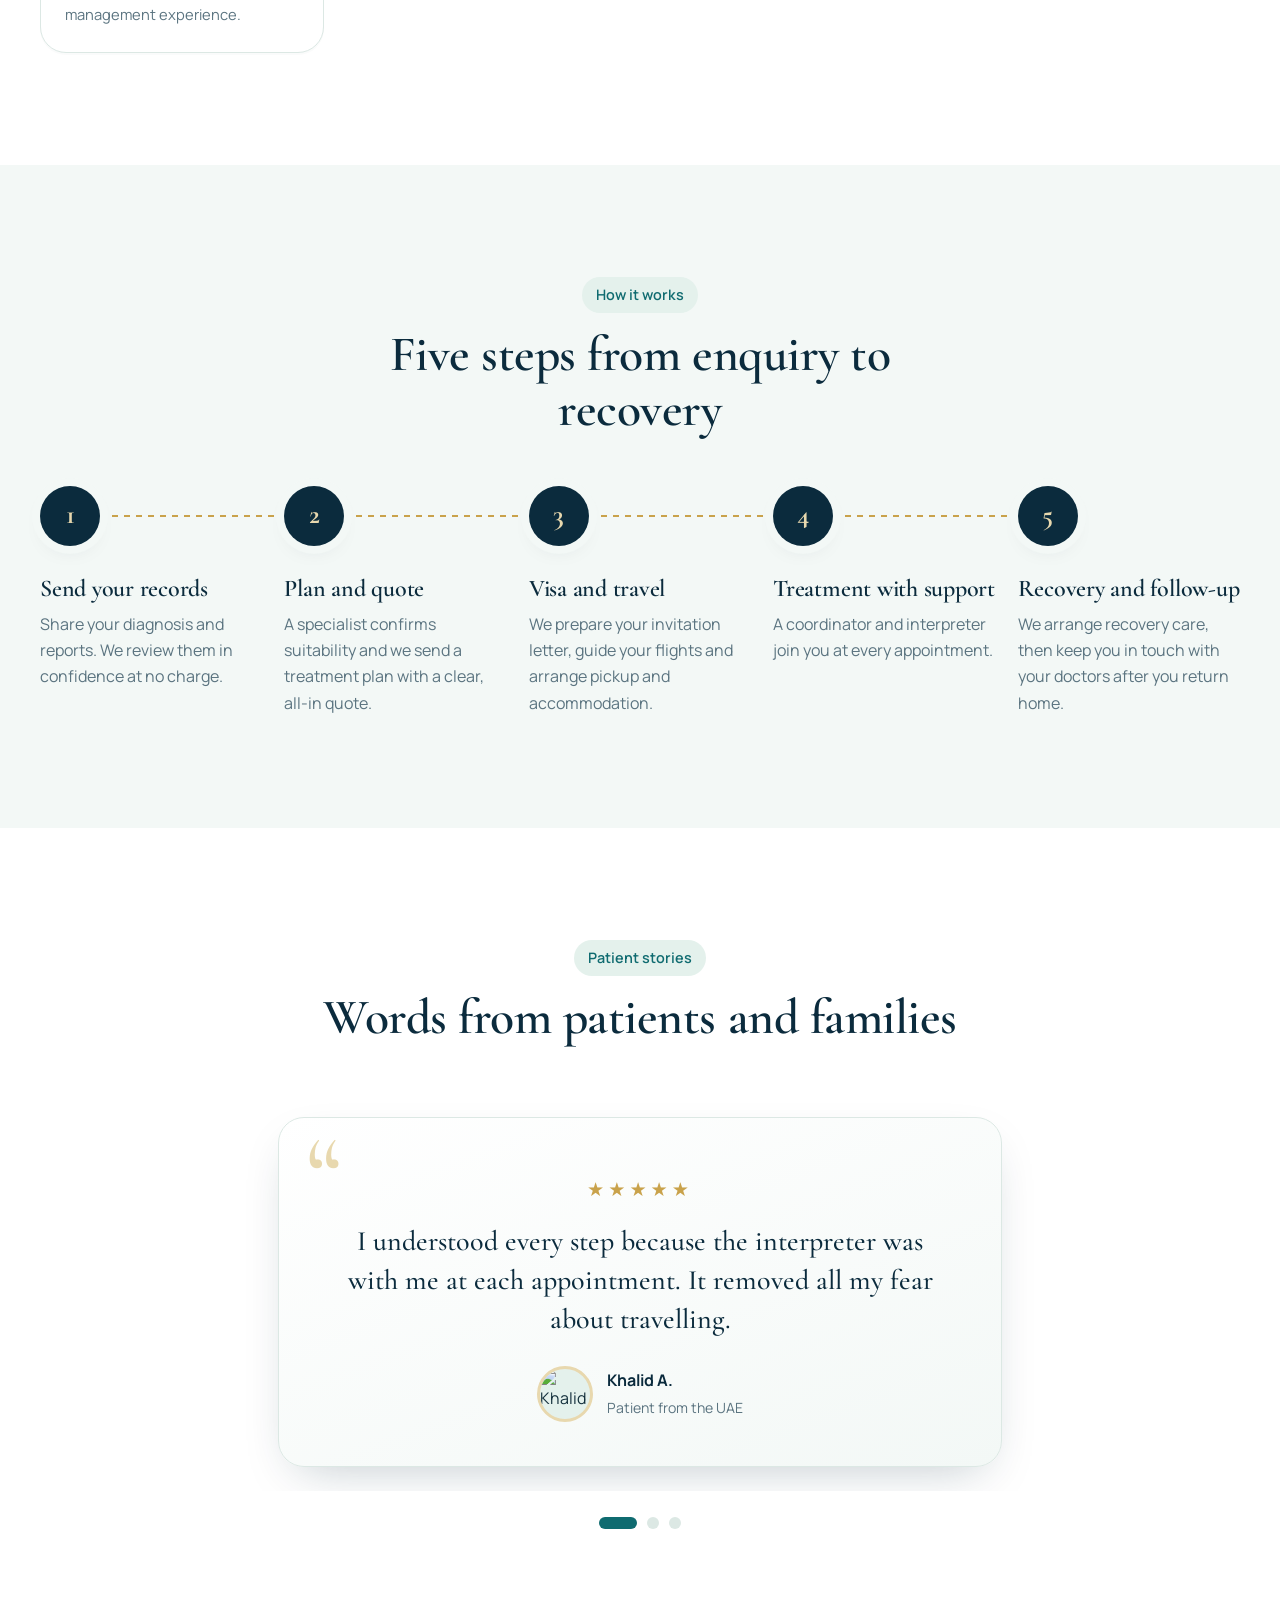
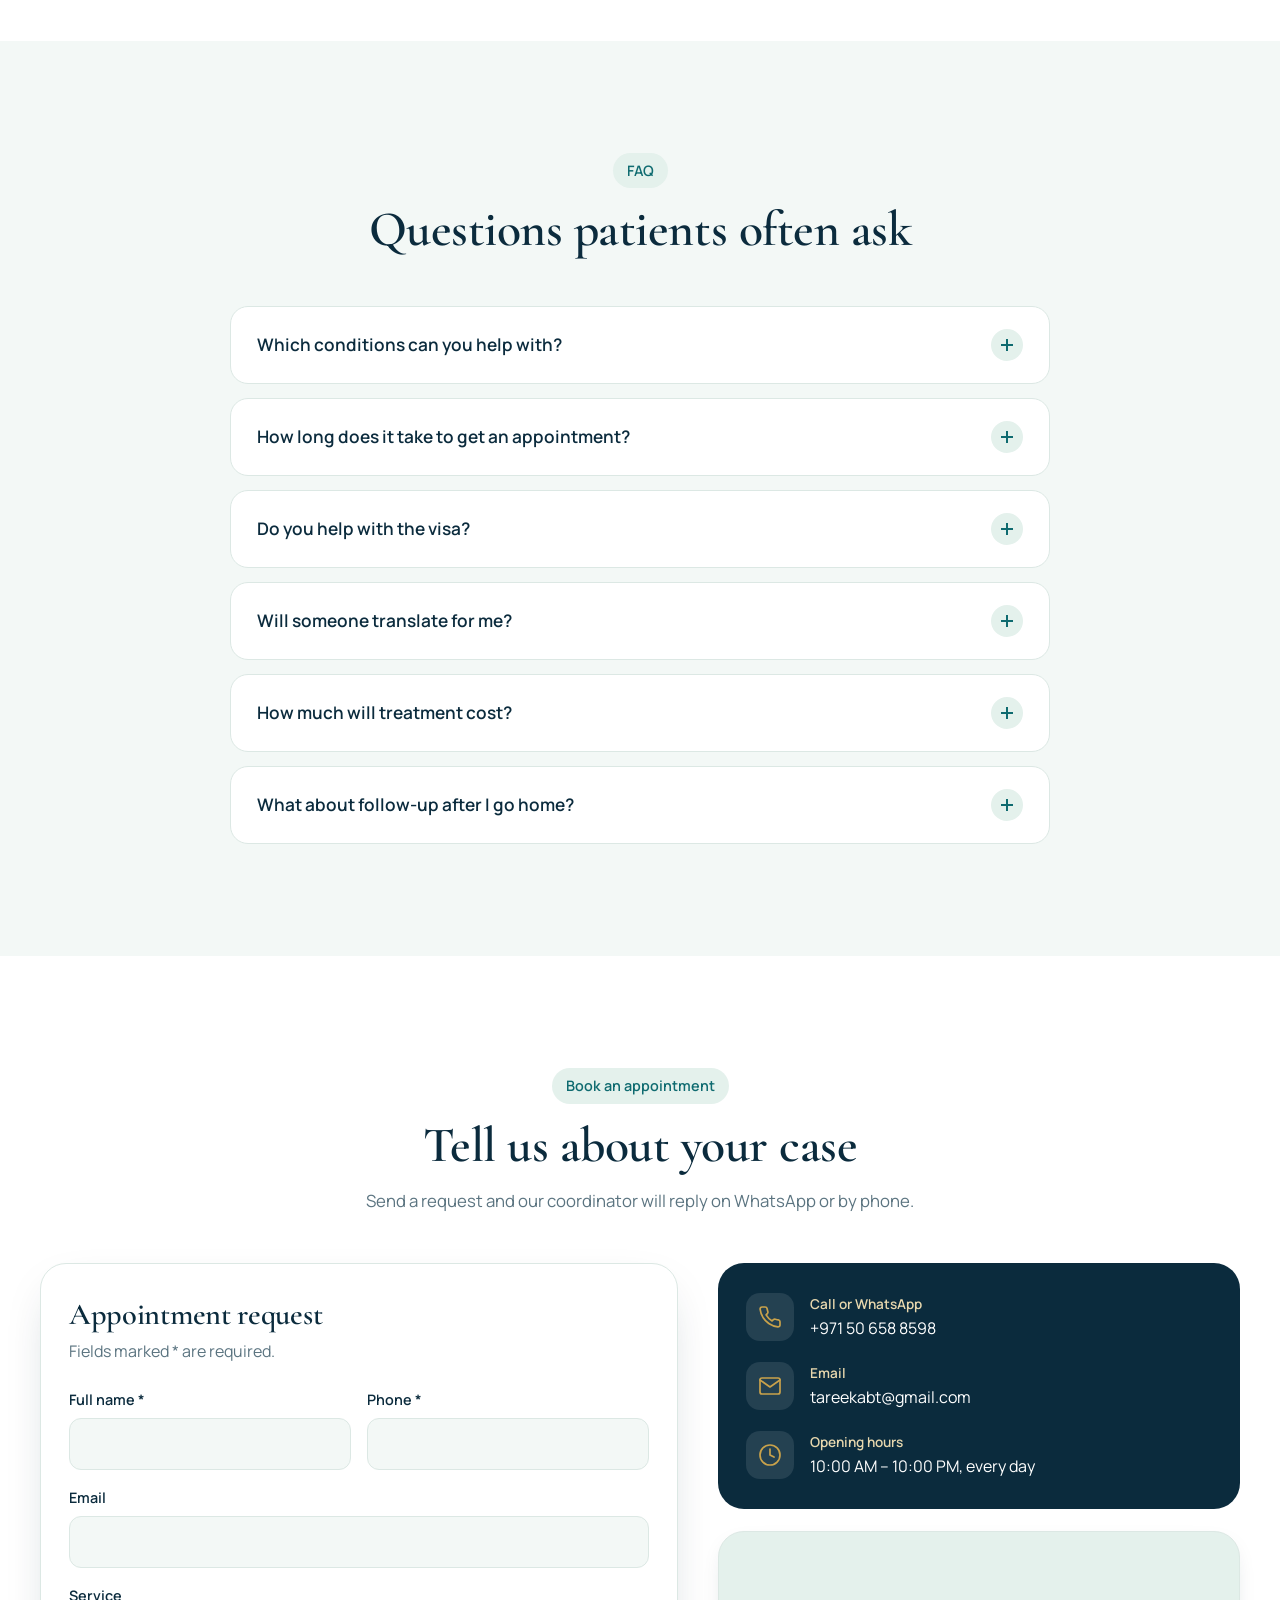
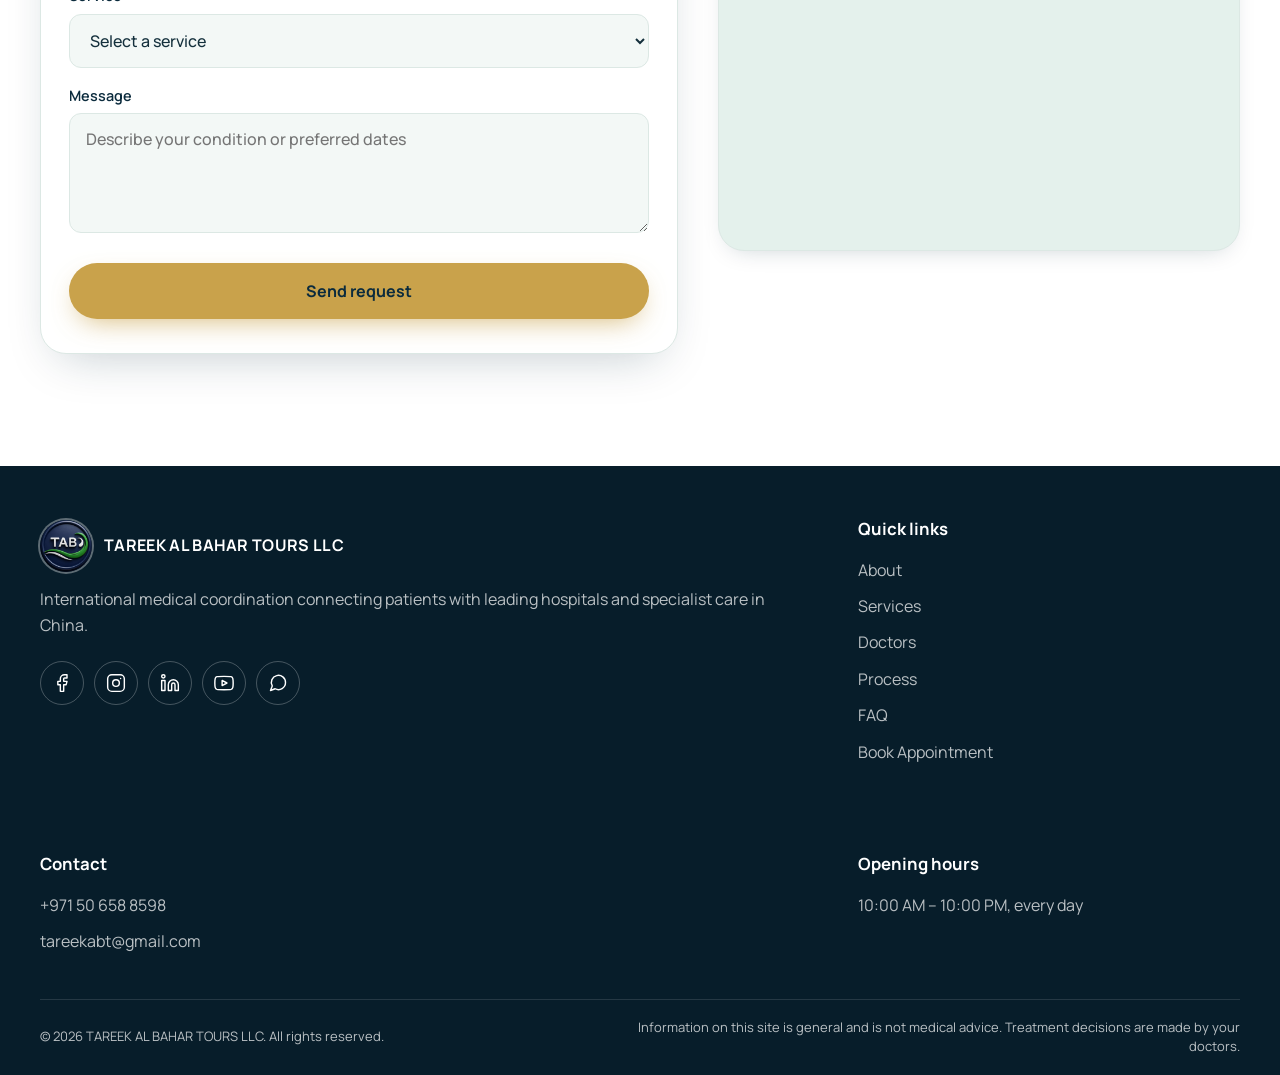
==== commit 46e5b9f7: "all lanage layout change" ====
--- a/index.html
+++ b/index.html
@@ -33,7 +33,7 @@
 <link rel="preconnect" href="https://fonts.gstatic.com" crossorigin>
 <link href="https://fonts.googleapis.com/css2?family=Amiri:wght@400;700&family=Cormorant+Garamond:wght@500;600;700&family=Manrope:wght@400;500;600;700&family=Noto+Sans+Arabic:wght@400;500;600;700&family=Noto+Sans+SC:wght@400;500;700&family=Noto+Serif+SC:wght@600;700&display=swap" rel="stylesheet">
 
-<link rel="stylesheet" href="css/style.css?v=single-line-3">
+<link rel="stylesheet" href="css/style.css?v=visible-languages-4">
 </head>
 
 <body>
@@ -54,7 +54,7 @@
     <!-- Language switcher -->
     
     
-  <div class="header-actions"><a class="btn btn-gold header-book" target="_blank" rel="noopener" href="https://wa.me/971506588598?text=Hello%20Tareek%20Al%20Bahar%20Tours%2C%20I%20would%20like%20to%20book%20a%20medical%20appointment.">Book Appointment</a><div class="lang language-picker notranslate" translate="no"><label class="language-sr-only" for="site-language">Select language</label><select id="site-language" aria-label="Select language" class="language-select"><option value="en" lang="en">English</option><option value="zh" lang="zh">中文</option><option value="ar" lang="ar">العربية</option><option value="ru" lang="ru">Русский</option></select><span id="language-status" class="language-status" role="status" aria-live="polite"></span></div><button class="burger" id="burger" aria-label="Menu" aria-expanded="false" aria-controls="nav"><span></span><span></span><span></span></button></div></div>
+  <div class="header-actions"><a class="btn btn-gold header-book" target="_blank" rel="noopener" href="https://wa.me/971506588598?text=Hello%20Tareek%20Al%20Bahar%20Tours%2C%20I%20would%20like%20to%20book%20a%20medical%20appointment.">Book Appointment</a><div class="lang language-picker notranslate" translate="no"><div id="site-language" class="language-options" role="group" aria-label="Select language"><button type="button" data-language="en" lang="en" aria-pressed="true">English</button><button type="button" data-language="zh" lang="zh" aria-pressed="false">中文</button><button type="button" data-language="ar" lang="ar" aria-pressed="false">العربية</button><button type="button" data-language="ru" lang="ru" aria-pressed="false">Русский</button></div><span id="language-status" class="language-status" role="status" aria-live="polite"></span></div><button class="burger" id="burger" aria-label="Menu" aria-expanded="false" aria-controls="nav"><span></span><span></span><span></span></button></div></div>
 </header>
 
 <main>
@@ -270,5 +270,5 @@
 
 <!-- All settings and text: js/main.js -->
 <script src="js/main.js"></script>
-<script src="js/translations.js"></script><script src="js/page-translator.js"></script><script src="js/header-fit.js"></script></body>
+<script src="js/translations.js"></script><script src="js/page-translator.js?v=visible-languages-4"></script><script src="js/header-fit.js"></script></body>
 </html>
--- a/css/style.css
+++ b/css/style.css
@@ -569,3 +569,20 @@
 .header.compact-nav .nav.open{transform:none}
 .header.compact-nav .nav>a:not(.btn){justify-content:flex-start;padding:13px 6px;font-size:14px;min-height:44px;white-space:nowrap;border-bottom:1px solid rgba(255,255,255,.1)}
 @media(max-width:420px){.header .nav>a:not(.btn){font-size:12px}html[lang="ru"] .header .nav>a:not(.btn){font-size:10px}}
+
+/* All language choices stay visible at every screen size. */
+.header .lang.language-picker{display:flex;flex:0 0 auto;width:auto;min-width:0;height:auto;padding:3px;border-radius:12px;direction:ltr}
+.header .language-picker::after{content:none}
+.language-options{display:flex;align-items:center;gap:2px;direction:ltr}
+.header .language-options button{appearance:none;display:block;border:0;border-radius:8px;background:transparent;color:#103c4d;font:600 12px var(--sans,Arial,sans-serif);line-height:1.3;padding:10px 9px;min-height:38px;white-space:nowrap;cursor:pointer;margin:0}
+.header .language-options button:hover{background:#f4eddc}
+.header .language-options button[aria-pressed="true"]{background:#103c4d;color:#fff}
+.header .language-options button:focus-visible{outline:3px solid #d4aa4e;outline-offset:2px}
+@media(max-width:700px){
+ :root{--header-h:126px}
+ .header .container,.header.compact-nav .container{grid-template-columns:minmax(0,1fr) auto;grid-template-rows:64px 50px;gap:0 12px;align-content:center}
+ .header-actions,.header.compact-nav .header-actions{display:contents}
+ .header .burger,.header.compact-nav .burger{grid-column:2;grid-row:1;justify-self:end}
+ .header .lang.language-picker{grid-column:1 / -1;grid-row:2;justify-self:center;margin:0!important;max-width:100%}
+ .header .language-options button{min-height:40px;padding:10px 13px}
+}
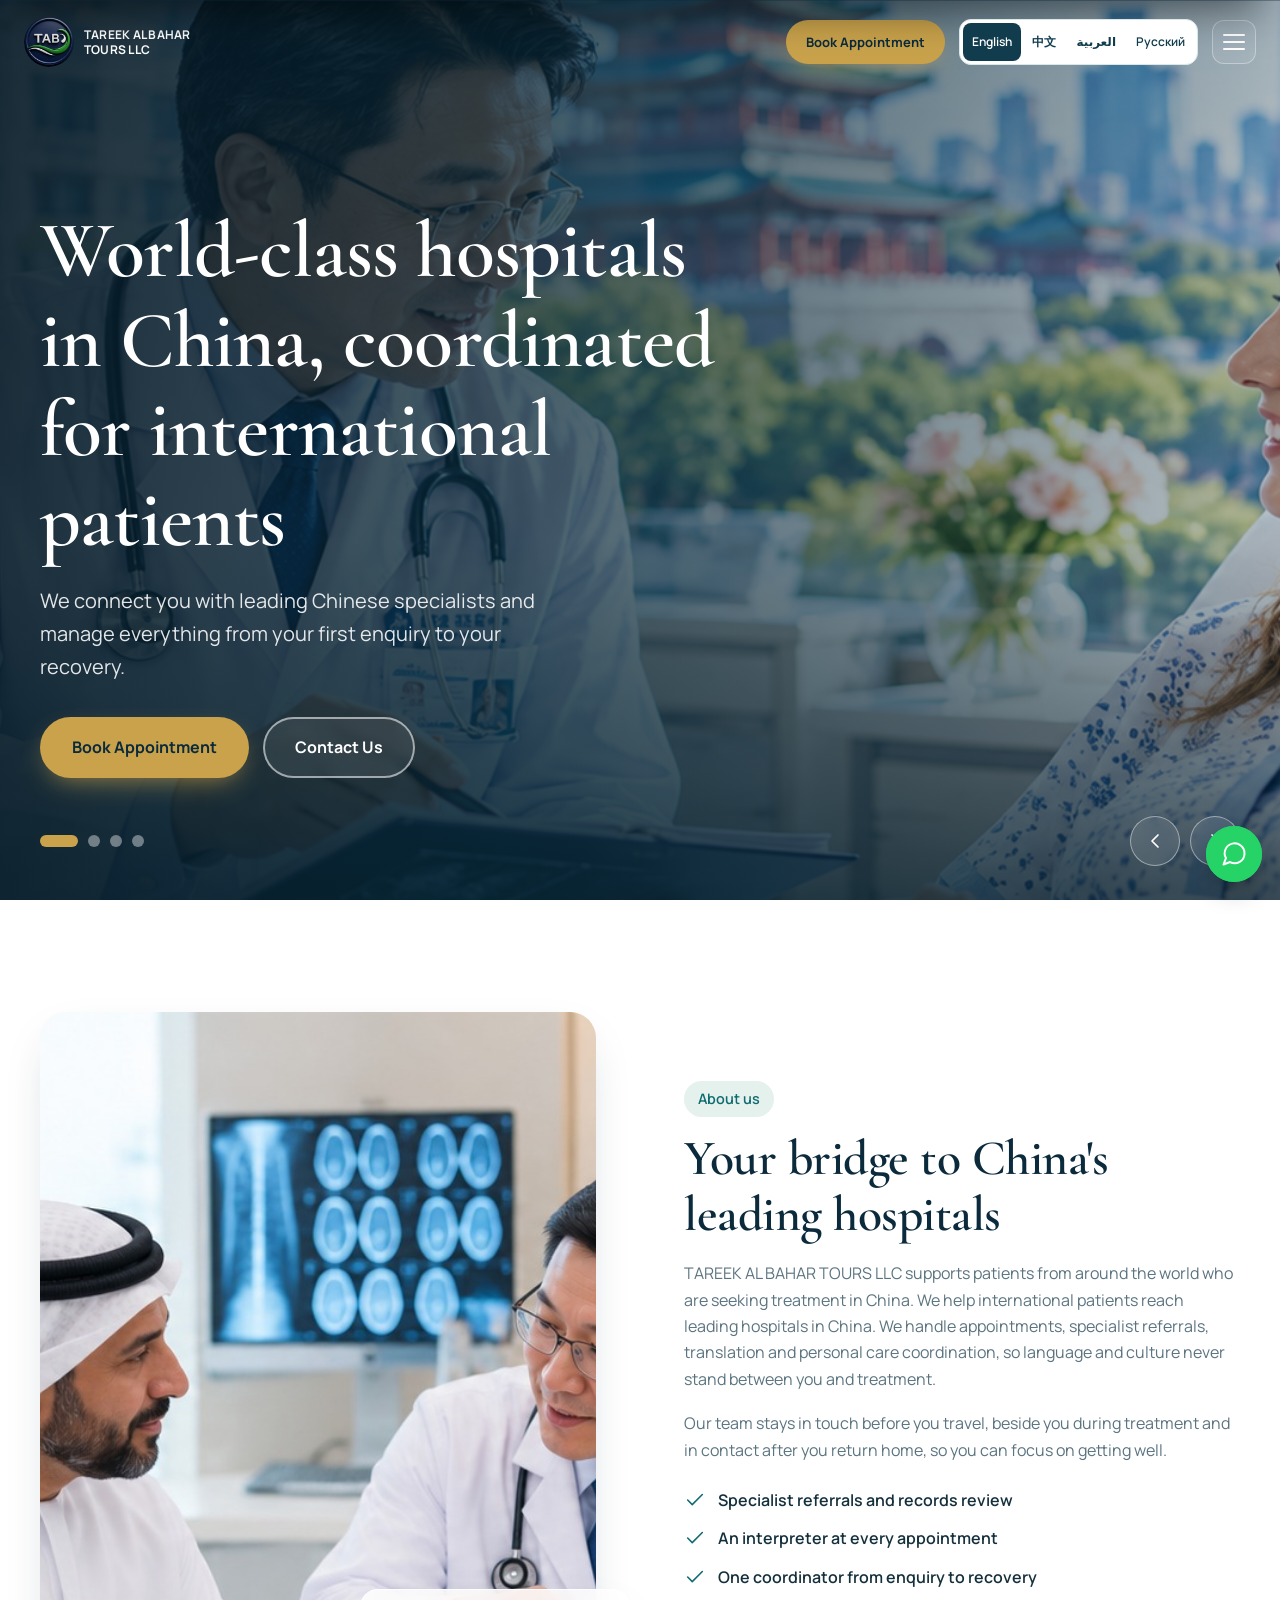
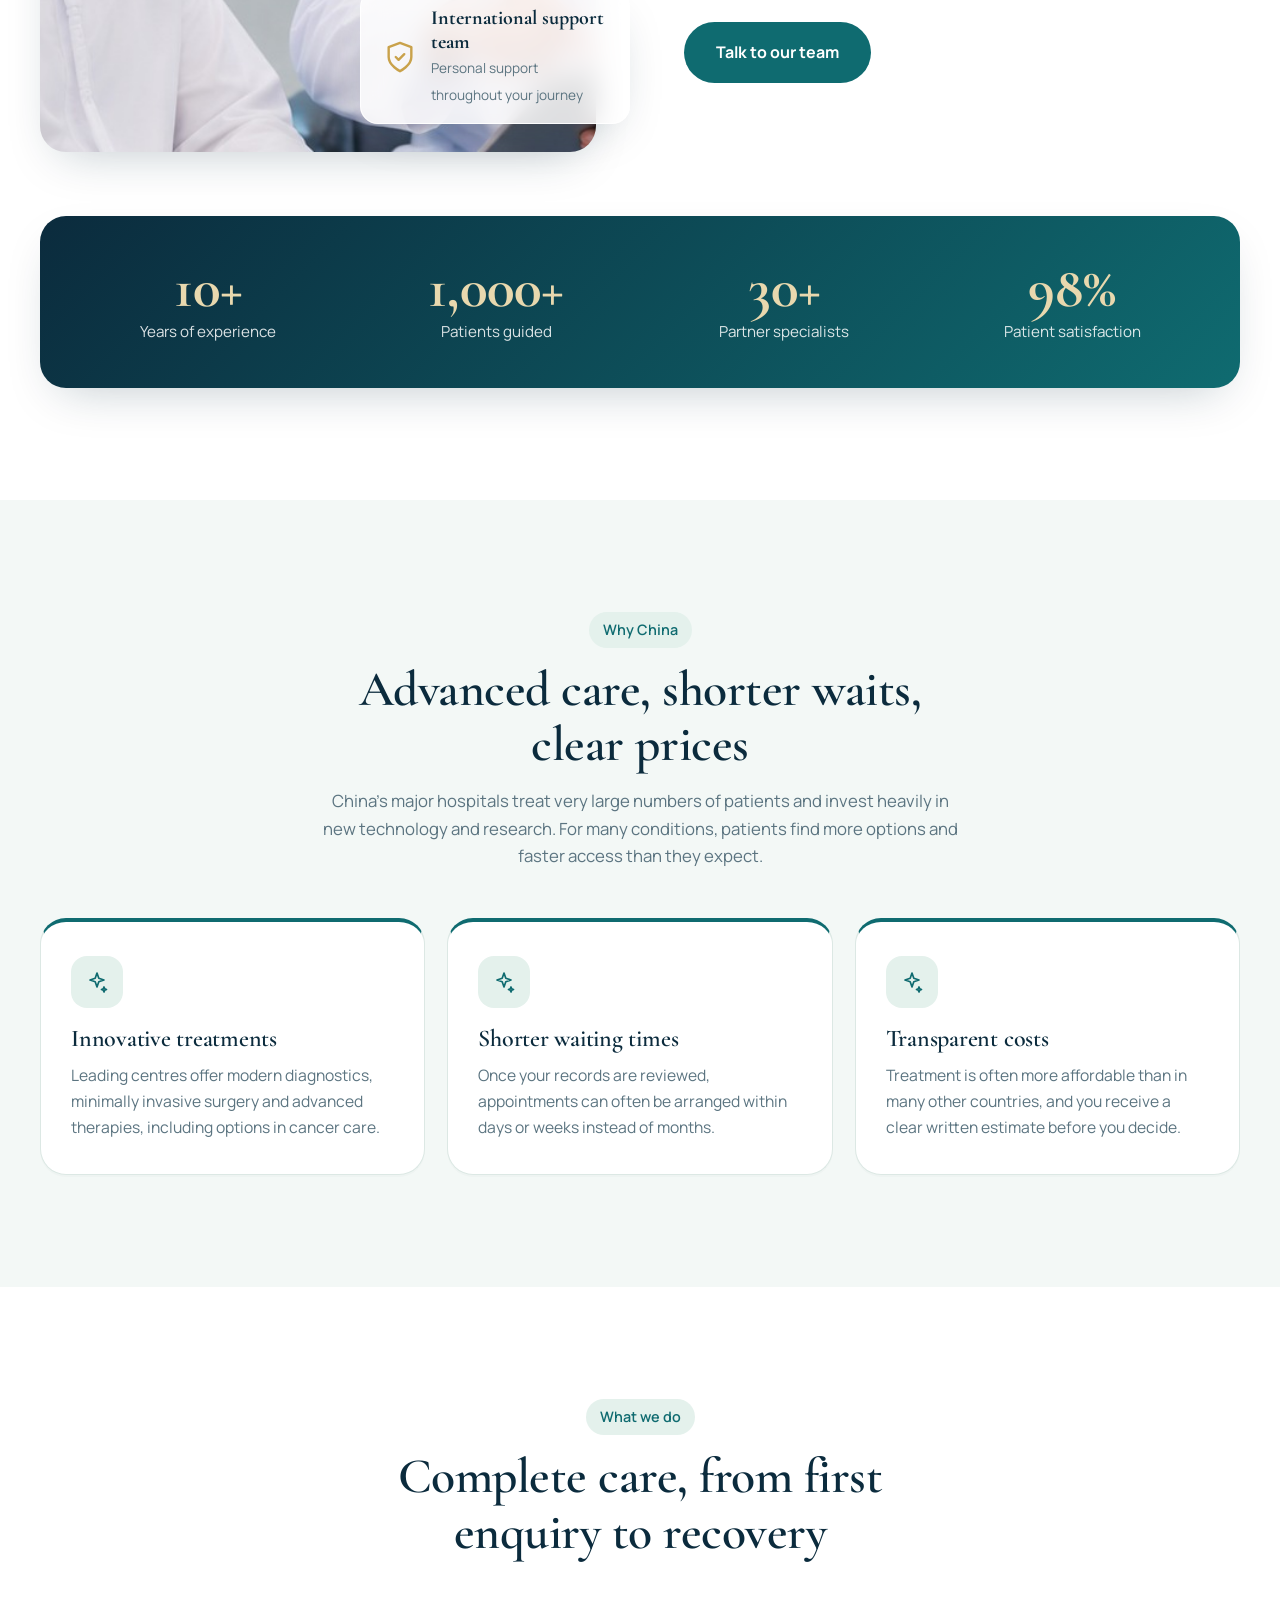
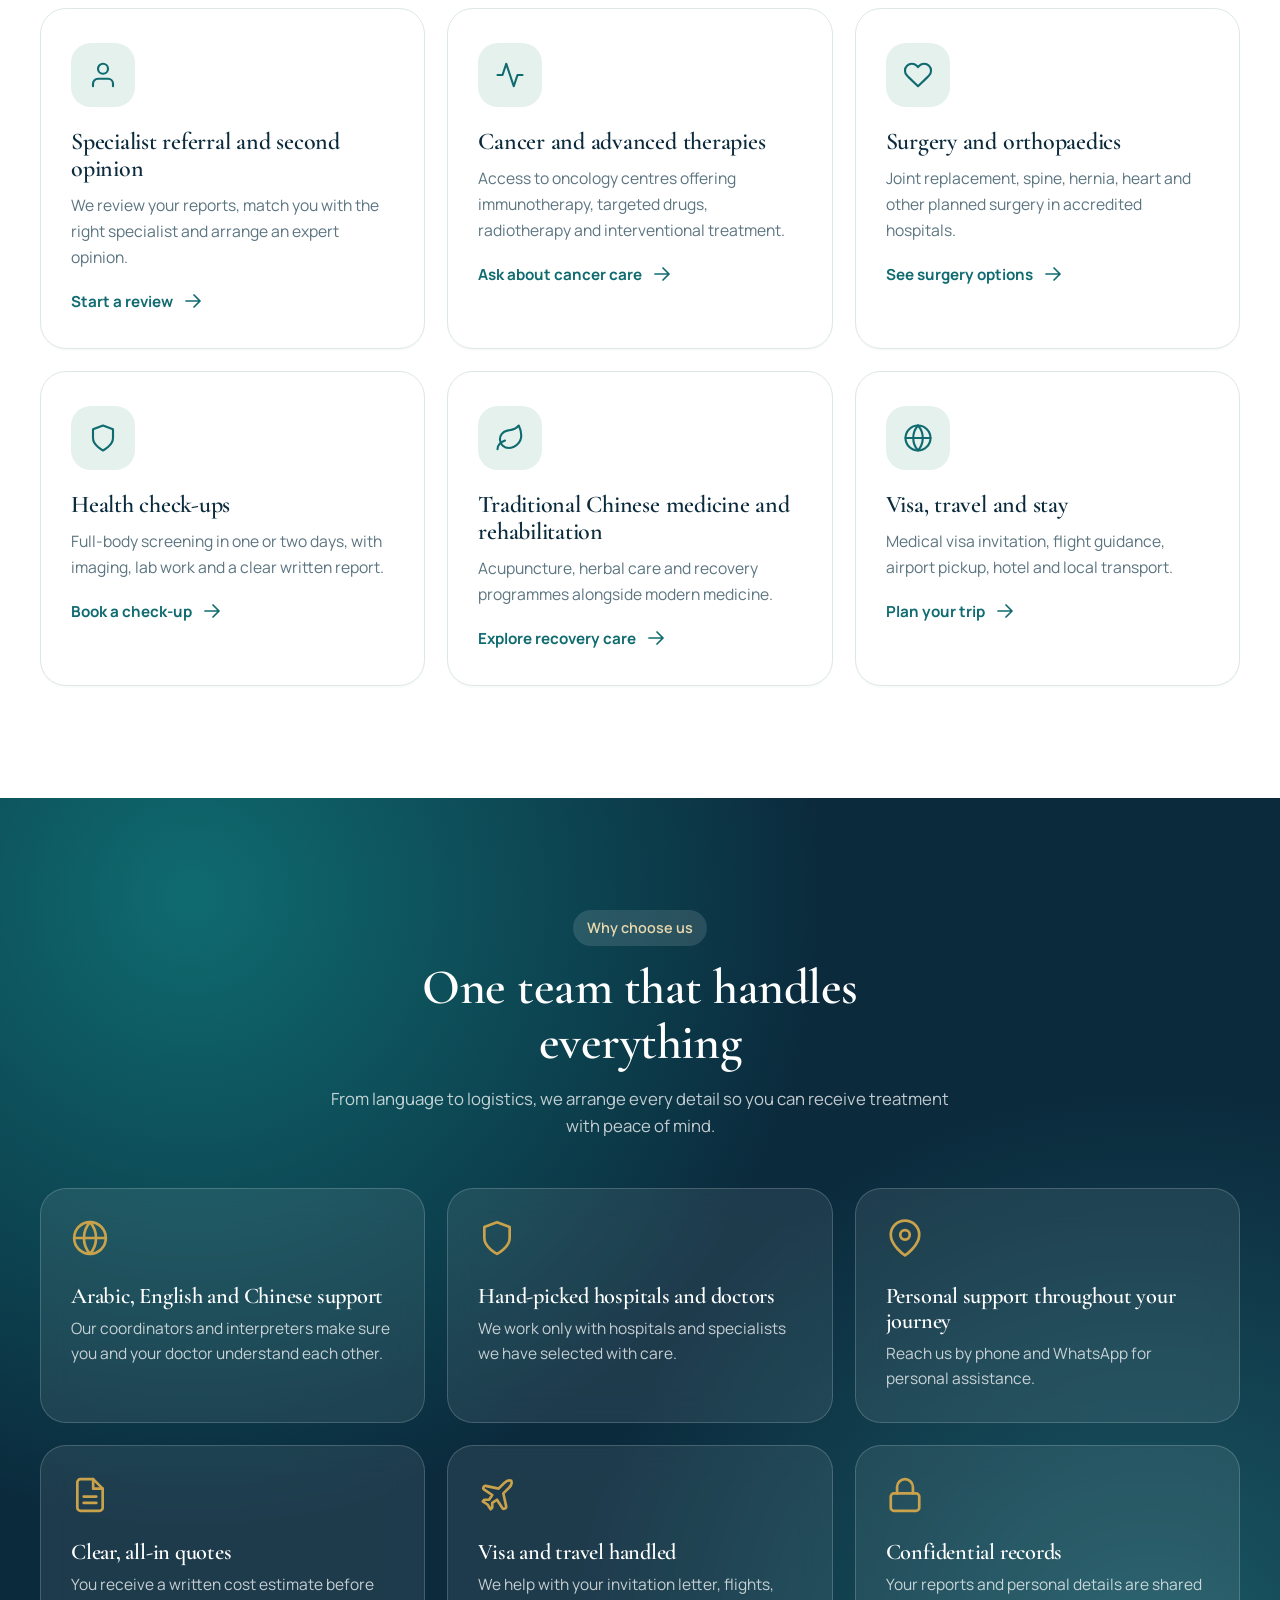
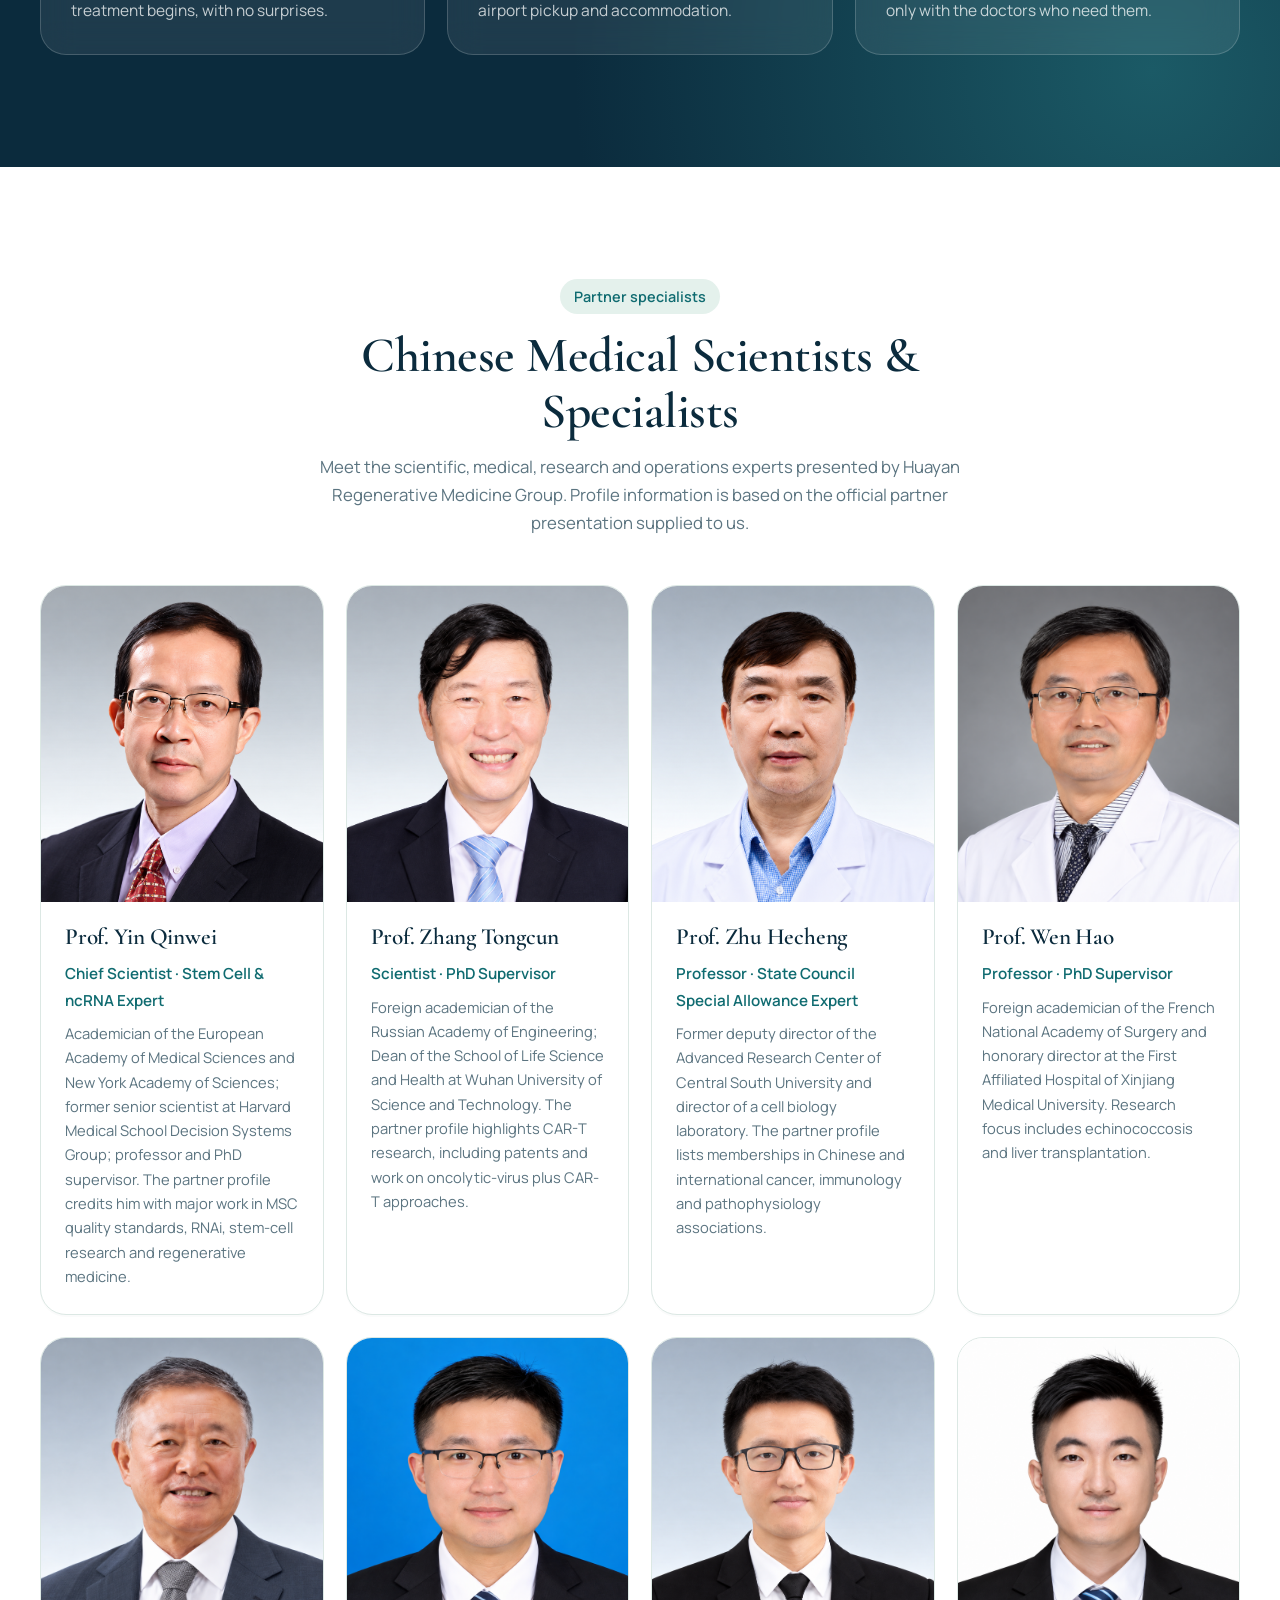
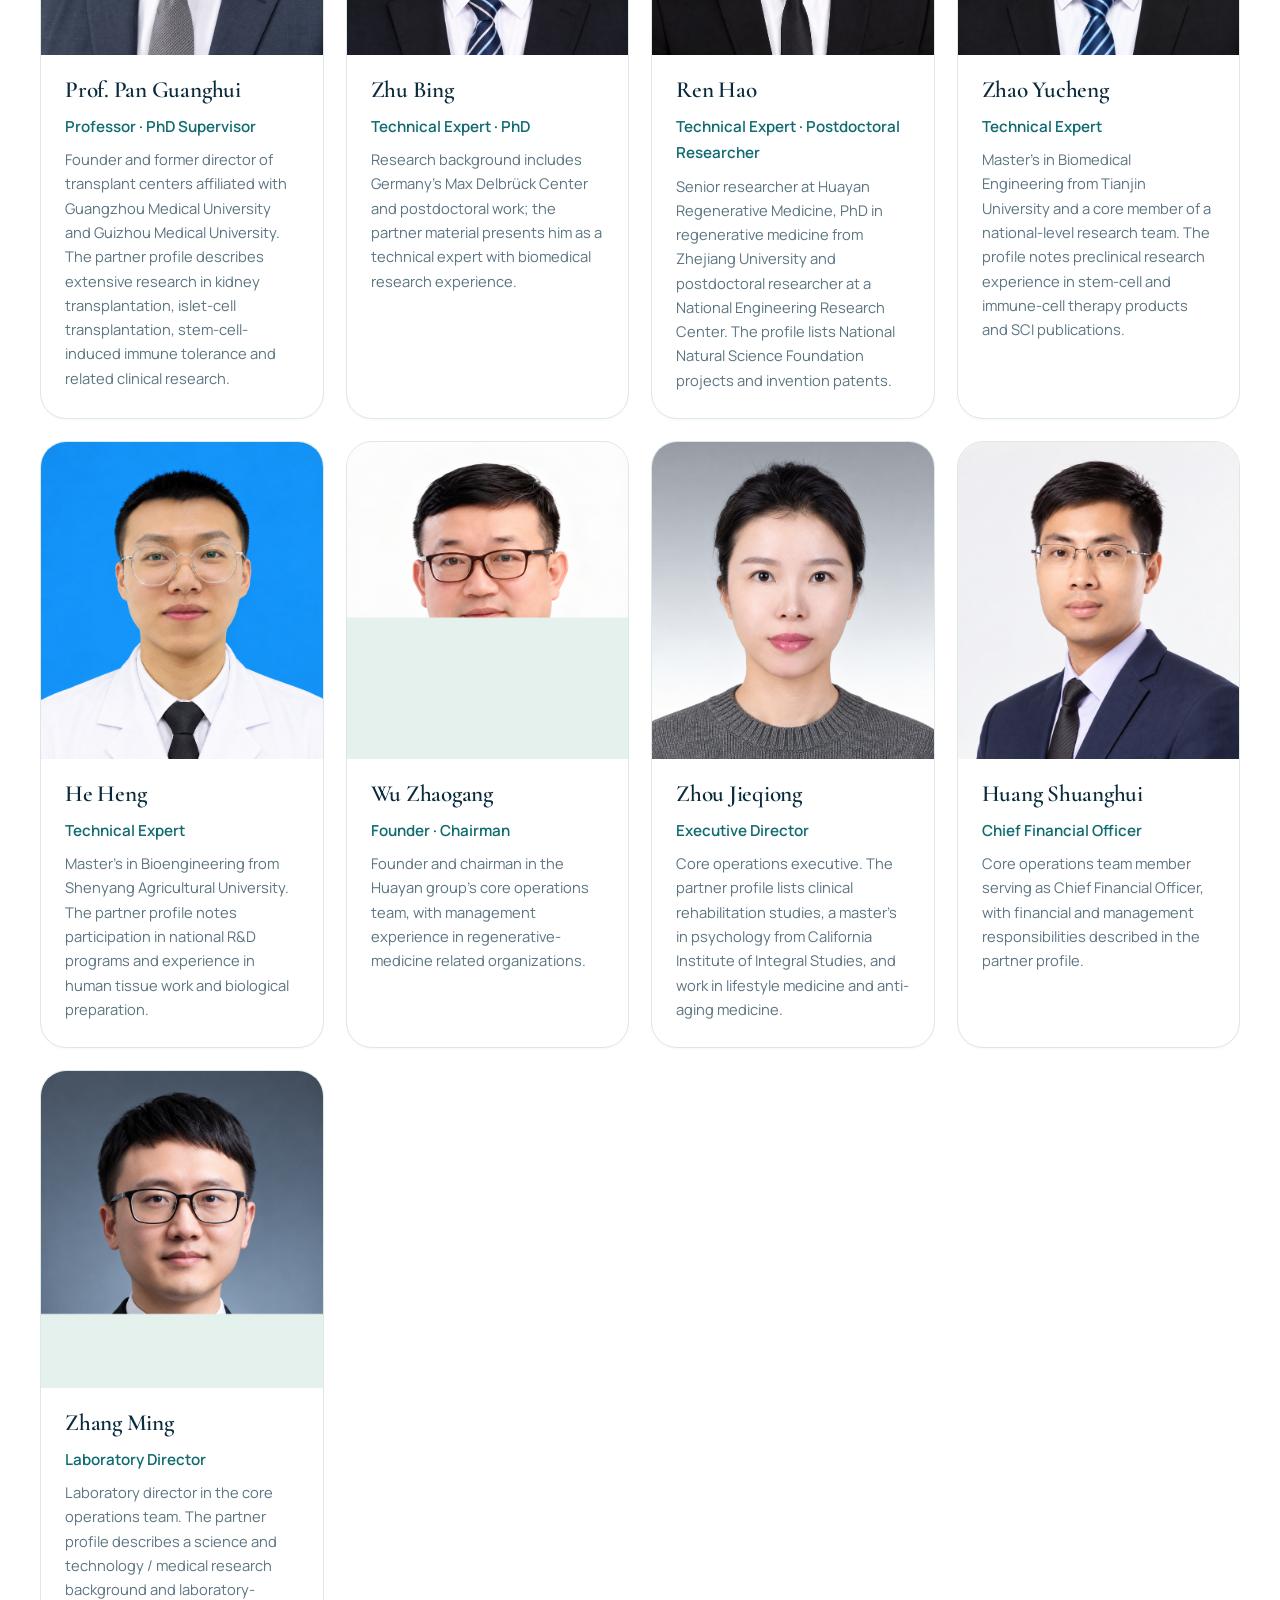
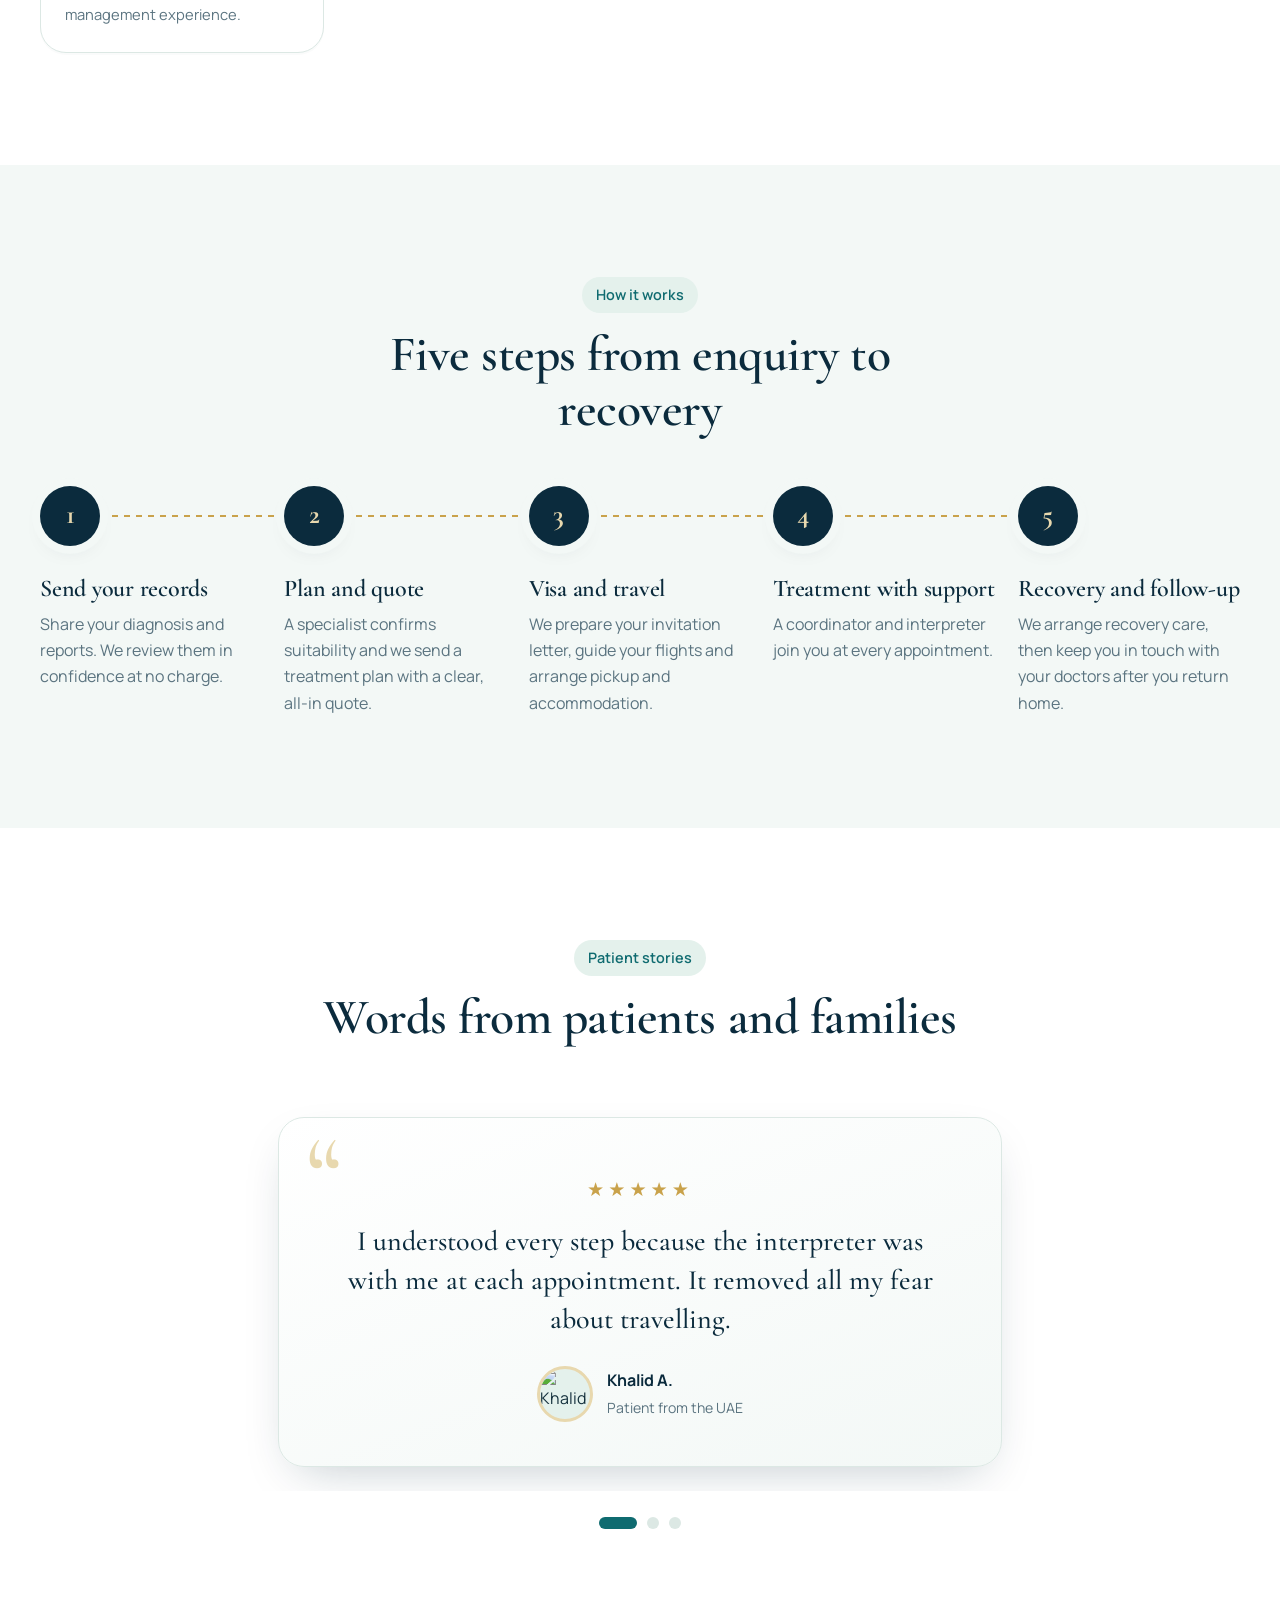
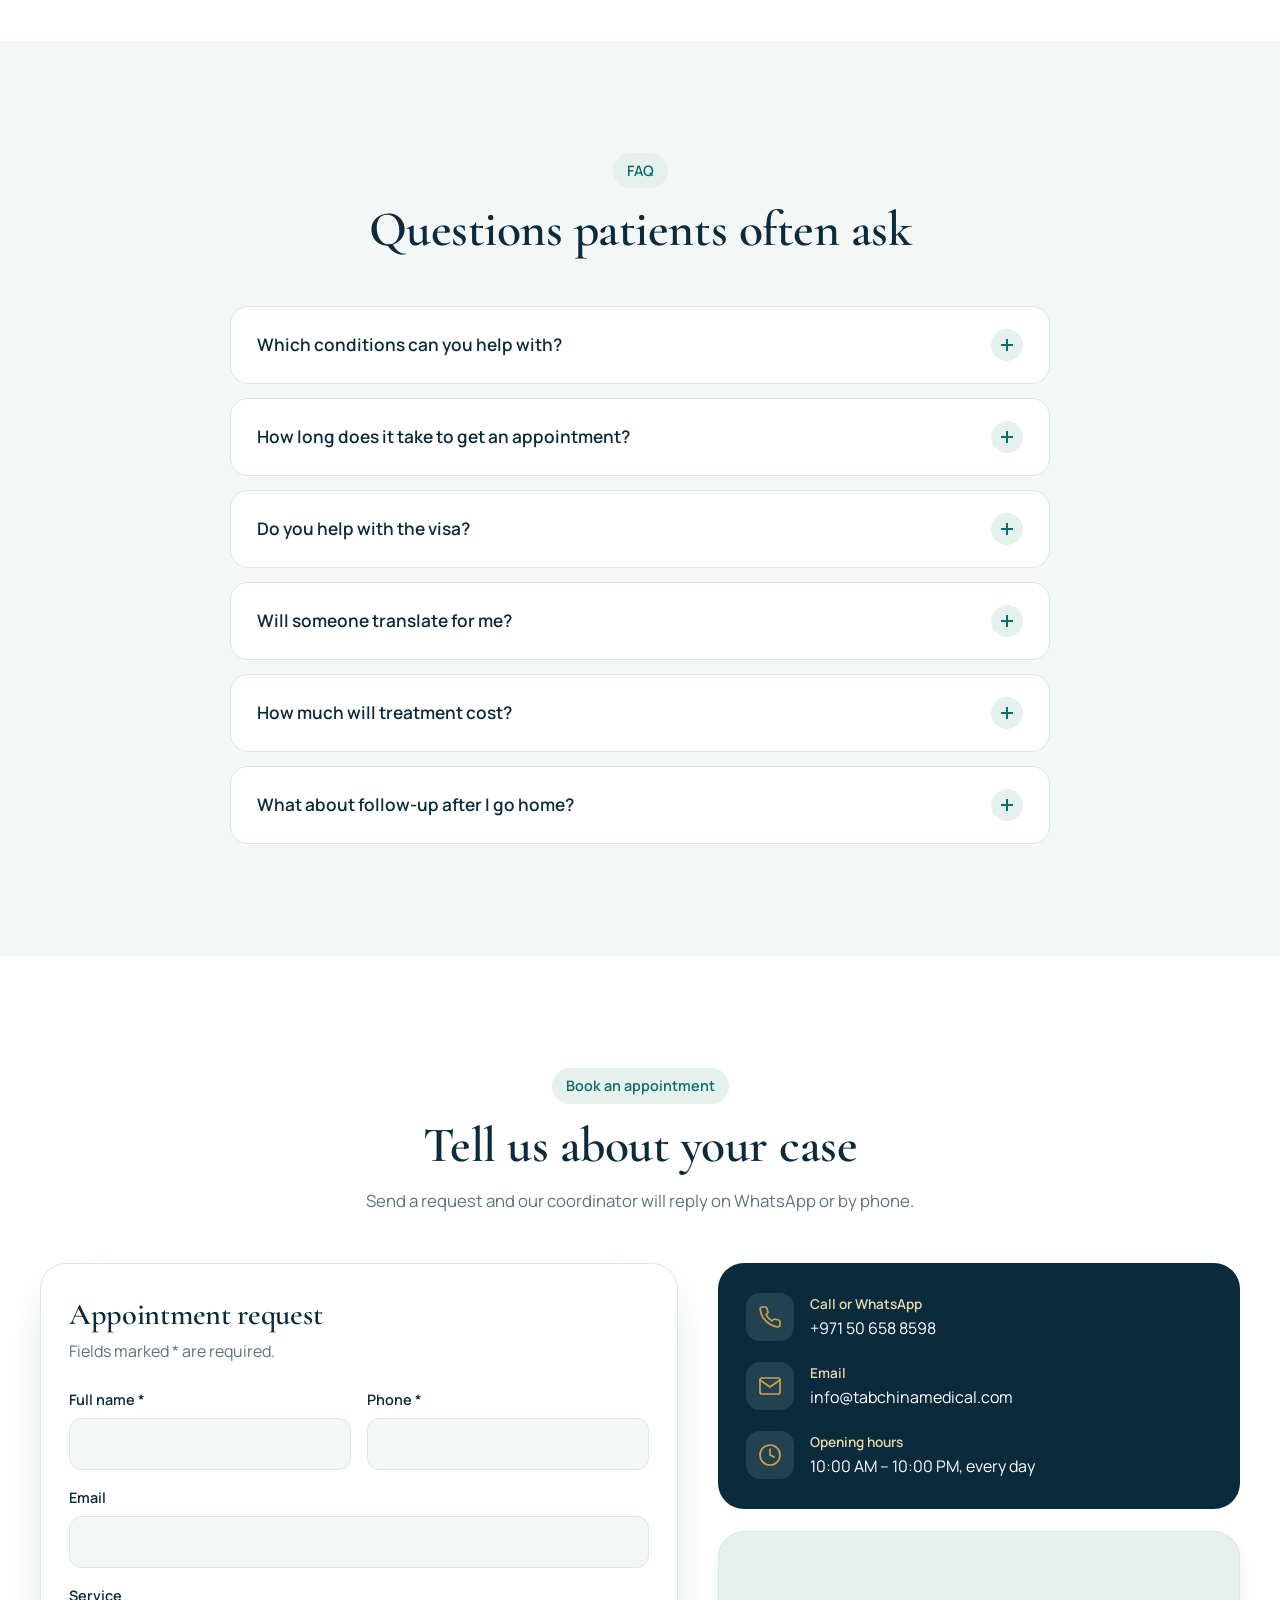
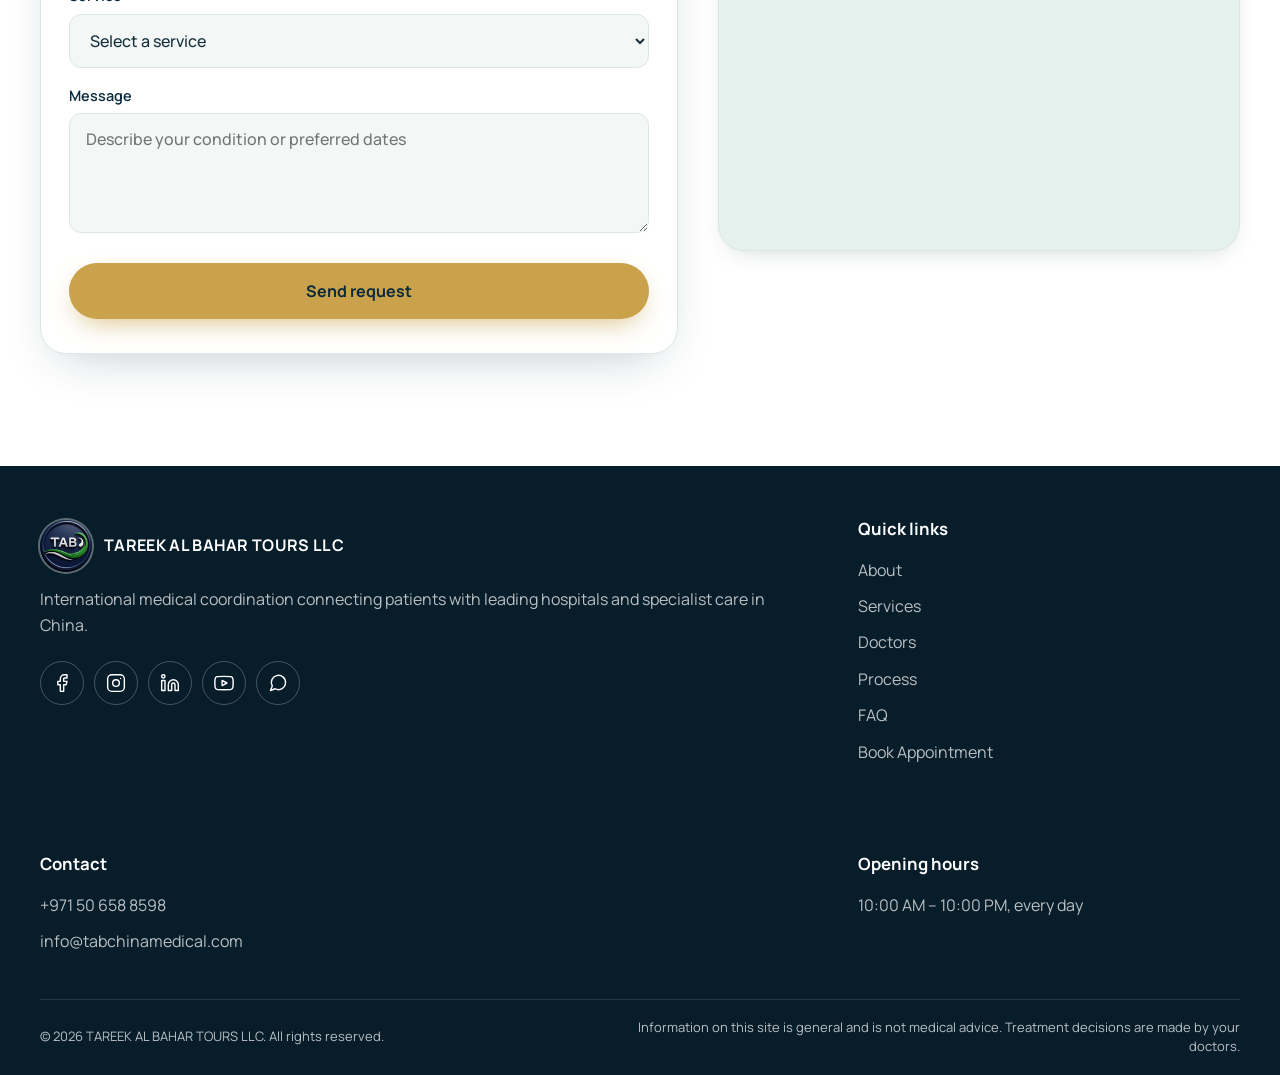
==== commit ea746b03: "remove_case_study" ====
--- a/index.html
+++ b/index.html
@@ -1,21 +1,20 @@
 <!DOCTYPE html>
-<html lang="en" dir="ltr">
+
+<html dir="ltr" lang="en">
 <head>
-<meta charset="UTF-8">
-<meta name="viewport" content="width=device-width, initial-scale=1">
-
+<meta charset="utf-8"/>
+<meta content="width=device-width, initial-scale=1" name="viewport"/>
 <!-- ============ SEO (English defaults; the script swaps title/description per language) ============ -->
 <title>TAREEK AL BAHAR TOURS LLC | Medical Treatment in China for Patients Worldwide</title>
-<meta name="description" content="International medical coordination for patients seeking treatment in China. Appointments, specialist referrals, translation, visas and care coordination in Arabic, English and Chinese.">
-<meta name="keywords" content="medical tourism China, treatment in China, Chinese hospitals, medical visa China, Tareek Al Bahar Tours">
-<meta name="theme-color" content="#0B2B3D">
-<meta property="og:type" content="website">
-<meta property="og:title" content="TAREEK AL BAHAR TOURS LLC | Medical Treatment in China">
-<meta property="og:description" content="Treatment in leading Chinese hospitals for patients worldwide with Arabic, English and Chinese support. Arabic, English and Chinese support.">
-<meta property="og:image" content="images/og-image.jpg">
-<link rel="icon" href="images/logo.png" type="image/png">
-<link rel="apple-touch-icon" href="images/logo.png">
-
+<meta content="International medical coordination for patients seeking treatment in China. Appointments, specialist referrals, translation, visas and care coordination in Arabic, English and Chinese." name="description"/>
+<meta content="medical tourism China, treatment in China, Chinese hospitals, medical visa China, Tareek Al Bahar Tours" name="keywords"/>
+<meta content="#0B2B3D" name="theme-color"/>
+<meta content="website" property="og:type"/>
+<meta content="TAREEK AL BAHAR TOURS LLC | Medical Treatment in China" property="og:title"/>
+<meta content="Treatment in leading Chinese hospitals for patients worldwide with Arabic, English and Chinese support. Arabic, English and Chinese support." property="og:description"/>
+<meta content="images/og-image.jpg" property="og:image"/>
+<link href="images/logo.png" rel="icon" type="image/png"/>
+<link href="images/logo.png" rel="apple-touch-icon"/>
 <!-- Structured data for search engines -->
 <script type="application/ld+json">
 {
@@ -27,247 +26,223 @@
   "openingHours": "Mo-Su 10:00-22:00"
 }
 </script>
-
 <!-- Fonts: English, Chinese and Arabic families -->
-<link rel="preconnect" href="https://fonts.googleapis.com">
-<link rel="preconnect" href="https://fonts.gstatic.com" crossorigin>
-<link href="https://fonts.googleapis.com/css2?family=Amiri:wght@400;700&family=Cormorant+Garamond:wght@500;600;700&family=Manrope:wght@400;500;600;700&family=Noto+Sans+Arabic:wght@400;500;600;700&family=Noto+Sans+SC:wght@400;500;700&family=Noto+Serif+SC:wght@600;700&display=swap" rel="stylesheet">
-
-<link rel="stylesheet" href="css/style.css?v=visible-languages-4">
+<link href="https://fonts.googleapis.com" rel="preconnect"/>
+<link crossorigin="" href="https://fonts.gstatic.com" rel="preconnect"/>
+<link href="https://fonts.googleapis.com/css2?family=Amiri:wght@400;700&amp;family=Cormorant+Garamond:wght@500;600;700&amp;family=Manrope:wght@400;500;600;700&amp;family=Noto+Sans+Arabic:wght@400;500;600;700&amp;family=Noto+Sans+SC:wght@400;500;700&amp;family=Noto+Serif+SC:wght@600;700&amp;display=swap" rel="stylesheet"/>
+<link href="css/style.css?v=visible-languages-4" rel="stylesheet"/>
 </head>
-
 <body>
-
 <!-- =========================================================
      EDIT HERE: company details, images and ALL text (English, Chinese, Arabic)
      live at the top of js/main.js. This file only holds the page structure.
      ========================================================= -->
-
 <!-- ============ HEADER ============ -->
 <header class="header" id="header">
-  <div class="container">
-    <a href="#home" class="brand" aria-label="Home">
-      <img id="brandLogo" src="images/logo.png" alt="" width="48" height="48">
-      <span class="brand-text" data-company></span>
-    </a>
-    <nav class="nav" id="nav" aria-label="Main"><a href="index.html">Home</a><a href="about-us.html">About Us</a><a href="hospitals.html">Hospitals and Experts</a><a href="stem-cell-research.html">Stem Cell Therapy</a><a href="regenerative-dentistry.html">Regenerative &amp; Advanced Dentistry</a><a href="hainan-boao.html">Hainan Boao Medical Zone</a><a href="cases.html">Case Studies</a><a href="contact-us.html">Contact Us</a><a class="btn btn-gold mobile-book" target="_blank" rel="noopener" href="https://wa.me/971506588598?text=Hello%20Tareek%20Al%20Bahar%20Tours%2C%20I%20would%20like%20to%20book%20a%20medical%20appointment.">Book Appointment</a></nav>
-    <!-- Language switcher -->
-    
-    
-  <div class="header-actions"><a class="btn btn-gold header-book" target="_blank" rel="noopener" href="https://wa.me/971506588598?text=Hello%20Tareek%20Al%20Bahar%20Tours%2C%20I%20would%20like%20to%20book%20a%20medical%20appointment.">Book Appointment</a><div class="lang language-picker notranslate" translate="no"><div id="site-language" class="language-options" role="group" aria-label="Select language"><button type="button" data-language="en" lang="en" aria-pressed="true">English</button><button type="button" data-language="zh" lang="zh" aria-pressed="false">中文</button><button type="button" data-language="ar" lang="ar" aria-pressed="false">العربية</button><button type="button" data-language="ru" lang="ru" aria-pressed="false">Русский</button></div><span id="language-status" class="language-status" role="status" aria-live="polite"></span></div><button class="burger" id="burger" aria-label="Menu" aria-expanded="false" aria-controls="nav"><span></span><span></span><span></span></button></div></div>
+<div class="container">
+<a aria-label="Home" class="brand" href="#home">
+<img alt="" height="48" id="brandLogo" src="images/logo.png" width="48"/>
+<span class="brand-text" data-company=""></span>
+</a>
+<nav aria-label="Main" class="nav" id="nav"><a href="index.html">Home</a><a href="about-us.html">About Us</a><a href="hospitals.html">Hospitals and Experts</a><a href="stem-cell-research.html">Stem Cell Therapy</a><a href="regenerative-dentistry.html">Regenerative &amp; Advanced Dentistry</a><a href="hainan-boao.html">Hainan Boao Medical Zone</a><a href="contact-us.html">Contact Us</a><a class="btn btn-gold mobile-book" href="https://wa.me/971506588598?text=Hello%20Tareek%20Al%20Bahar%20Tours%2C%20I%20would%20like%20to%20book%20a%20medical%20appointment." rel="noopener" target="_blank">Book Appointment</a></nav>
+<!-- Language switcher -->
+<div class="header-actions"><a class="btn btn-gold header-book" href="https://wa.me/971506588598?text=Hello%20Tareek%20Al%20Bahar%20Tours%2C%20I%20would%20like%20to%20book%20a%20medical%20appointment." rel="noopener" target="_blank">Book Appointment</a><div class="lang language-picker notranslate" translate="no"><div aria-label="Select language" class="language-options" id="site-language" role="group"><button aria-pressed="true" data-language="en" lang="en" type="button">English</button><button aria-pressed="false" data-language="zh" lang="zh" type="button">中文</button><button aria-pressed="false" data-language="ar" lang="ar" type="button">العربية</button><button aria-pressed="false" data-language="ru" lang="ru" type="button">Русский</button></div><span aria-live="polite" class="language-status" id="language-status" role="status"></span></div><button aria-controls="nav" aria-expanded="false" aria-label="Menu" class="burger" id="burger"><span></span><span></span><span></span></button></div></div>
 </header>
-
 <main>
 <!-- ============ HERO ============ -->
-<section class="hero" id="home" aria-label="Welcome">
-  <div id="slides"></div>
-  <div class="hero-ctrl">
-    <div class="container">
-      <div class="dots" id="heroDots" aria-label="Choose slide"></div>
-      <div class="arrows">
-        <button class="arrow" id="prev" aria-label="Previous slide"><svg class="icon" viewBox="0 0 24 24"><path d="M15 18l-6-6 6-6"/></svg></button>
-        <button class="arrow" id="next" aria-label="Next slide"><svg class="icon" viewBox="0 0 24 24"><path d="M9 6l6 6-6 6"/></svg></button>
-      </div>
-    </div>
-  </div>
-</section>
-
+<section aria-label="Welcome" class="hero" id="home">
+<div id="slides"></div>
+<div class="hero-ctrl">
+<div class="container">
+<div aria-label="Choose slide" class="dots" id="heroDots"></div>
+<div class="arrows">
+<button aria-label="Previous slide" class="arrow" id="prev"><svg class="icon" viewbox="0 0 24 24"><path d="M15 18l-6-6 6-6"></path></svg></button>
+<button aria-label="Next slide" class="arrow" id="next"><svg class="icon" viewbox="0 0 24 24"><path d="M9 6l6 6-6 6"></path></svg></button>
+</div>
+</div>
+</div>
+</section>
 <!-- ============ ABOUT ============ -->
 <section id="about">
-  <div class="container">
-    <div class="about-grid">
-      <div class="about-media reveal">
-        <img class="main" id="aboutImg" loading="lazy" alt="" width="640" height="740">
-        <div class="about-badge">
-          <svg class="icon" viewBox="0 0 24 24"><path d="M12 22s8-4 8-10V5l-8-3-8 3v7c0 6 8 10 8 10z"/><path d="M9 12l2 2 4-4"/></svg>
-          <div><strong data-t="about.badgeTitle"></strong><span data-t="about.badgeText"></span></div>
-        </div>
-      </div>
-      <div class="about-copy reveal" data-delay="1">
-        <span class="tag" data-t="about.tag"></span>
-        <h2 data-t="about.title"></h2>
-        <p data-t="about.p1"></p>
-        <p data-t="about.p2"></p>
-        <ul class="checks" id="aboutChecks"></ul>
-        <a href="#contact" class="btn btn-teal" data-t="about.cta"></a>
-      </div>
-    </div>
-    <div class="counters reveal" id="counters"></div>
-  </div>
-</section>
-
+<div class="container">
+<div class="about-grid">
+<div class="about-media reveal">
+<img alt="" class="main" height="740" id="aboutImg" loading="lazy" width="640"/>
+<div class="about-badge">
+<svg class="icon" viewbox="0 0 24 24"><path d="M12 22s8-4 8-10V5l-8-3-8 3v7c0 6 8 10 8 10z"></path><path d="M9 12l2 2 4-4"></path></svg>
+<div><strong data-t="about.badgeTitle"></strong><span data-t="about.badgeText"></span></div>
+</div>
+</div>
+<div class="about-copy reveal" data-delay="1">
+<span class="tag" data-t="about.tag"></span>
+<h2 data-t="about.title"></h2>
+<p data-t="about.p1"></p>
+<p data-t="about.p2"></p>
+<ul class="checks" id="aboutChecks"></ul>
+<a class="btn btn-teal" data-t="about.cta" href="#contact"></a>
+</div>
+</div>
+<div class="counters reveal" id="counters"></div>
+</div>
+</section>
 <!-- ============ WHY CHINA ============ -->
 <section class="whychina" id="china">
-  <div class="container">
-    <div class="sec-head center reveal">
-      <span class="tag" data-t="whyChina.tag"></span>
-      <h2 data-t="whyChina.title"></h2>
-      <p data-t="whyChina.text"></p>
-    </div>
-    <div class="grid c3" id="chinaGrid"></div>
-  </div>
-</section>
-
+<div class="container">
+<div class="sec-head center reveal">
+<span class="tag" data-t="whyChina.tag"></span>
+<h2 data-t="whyChina.title"></h2>
+<p data-t="whyChina.text"></p>
+</div>
+<div class="grid c3" id="chinaGrid"></div>
+</div>
+</section>
 <!-- ============ SERVICES ============ -->
 <section class="services" id="services">
-  <div class="container">
-    <div class="sec-head center reveal">
-      <span class="tag" data-t="services.tag"></span>
-      <h2 data-t="services.title"></h2>
-    </div>
-    <div class="grid c3" id="serviceGrid"></div>
-  </div>
-</section>
-
+<div class="container">
+<div class="sec-head center reveal">
+<span class="tag" data-t="services.tag"></span>
+<h2 data-t="services.title"></h2>
+</div>
+<div class="grid c3" id="serviceGrid"></div>
+</div>
+</section>
 <!-- ============ WHY CHOOSE US ============ -->
 <section class="why" id="why">
-  <div class="container">
-    <div class="sec-head center reveal">
-      <span class="tag" data-t="why.tag"></span>
-      <h2 data-t="why.title"></h2>
-      <p data-t="why.text"></p>
-    </div>
-    <div class="grid c3" id="whyGrid"></div>
-  </div>
-</section>
-
+<div class="container">
+<div class="sec-head center reveal">
+<span class="tag" data-t="why.tag"></span>
+<h2 data-t="why.title"></h2>
+<p data-t="why.text"></p>
+</div>
+<div class="grid c3" id="whyGrid"></div>
+</div>
+</section>
 <!-- ============ DOCTORS ============ -->
 <section id="doctors">
-  <div class="container">
-    <div class="sec-head center reveal">
-      <span class="tag" data-t="doctors.tag"></span>
-      <h2 data-t="doctors.title"></h2>
-      <p data-t="doctors.text"></p>
-    </div>
-    <div class="grid c4" id="doctorGrid"></div>
-  </div>
-</section>
-
+<div class="container">
+<div class="sec-head center reveal">
+<span class="tag" data-t="doctors.tag"></span>
+<h2 data-t="doctors.title"></h2>
+<p data-t="doctors.text"></p>
+</div>
+<div class="grid c4" id="doctorGrid"></div>
+</div>
+</section>
 <!-- ============ PROCESS ============ -->
 <section class="process" id="process">
-  <div class="container">
-    <div class="sec-head center reveal">
-      <span class="tag" data-t="process.tag"></span>
-      <h2 data-t="process.title"></h2>
-    </div>
-    <div class="timeline" id="timeline"></div>
-  </div>
-</section>
-
+<div class="container">
+<div class="sec-head center reveal">
+<span class="tag" data-t="process.tag"></span>
+<h2 data-t="process.title"></h2>
+</div>
+<div class="timeline" id="timeline"></div>
+</div>
+</section>
 <!-- ============ TESTIMONIALS ============ -->
 <section id="testimonials">
-  <div class="container">
-    <div class="sec-head center reveal">
-      <span class="tag" data-t="testimonials.tag"></span>
-      <h2 data-t="testimonials.title"></h2>
-    </div>
-    <div class="t-wrap reveal" aria-roledescription="carousel">
-      <div class="t-viewport"><div class="t-track" id="tTrack"></div></div>
-      <div class="t-dots" id="tDots"></div>
-    </div>
-  </div>
-</section>
-
+<div class="container">
+<div class="sec-head center reveal">
+<span class="tag" data-t="testimonials.tag"></span>
+<h2 data-t="testimonials.title"></h2>
+</div>
+<div aria-roledescription="carousel" class="t-wrap reveal">
+<div class="t-viewport"><div class="t-track" id="tTrack"></div></div>
+<div class="t-dots" id="tDots"></div>
+</div>
+</div>
+</section>
 <!-- ============ FAQ ============ -->
 <section class="faq" id="faq">
-  <div class="container">
-    <div class="sec-head center reveal">
-      <span class="tag" data-t="faq.tag"></span>
-      <h2 data-t="faq.title"></h2>
-    </div>
-    <div class="faq-list reveal" id="faqList"></div>
-  </div>
-</section>
-
+<div class="container">
+<div class="sec-head center reveal">
+<span class="tag" data-t="faq.tag"></span>
+<h2 data-t="faq.title"></h2>
+</div>
+<div class="faq-list reveal" id="faqList"></div>
+</div>
+</section>
 <!-- ============ CONTACT ============ -->
 <section id="contact">
-  <div class="container">
-    <div class="sec-head center reveal">
-      <span class="tag" data-t="contact.tag"></span>
-      <h2 data-t="contact.title"></h2>
-      <p data-t="contact.text"></p>
-    </div>
-    <div class="contact-grid">
-      <div class="form-card reveal">
-        <h3 data-t="contact.formTitle"></h3>
-        <p data-t="contact.formNote"></p>
-        <form id="apptForm" novalidate>
-          <div class="fields two">
-            <div class="field"><label for="f-name" data-t="contact.name"></label><input id="f-name" name="name" type="text" autocomplete="name" required></div>
-            <div class="field"><label for="f-phone" data-t="contact.phone"></label><input id="f-phone" name="phone" type="tel" autocomplete="tel" required dir="ltr"></div>
-          </div>
-          <div class="fields" style="margin-top:16px">
-            <div class="field"><label for="f-email" data-t="contact.email"></label><input id="f-email" name="email" type="email" autocomplete="email" dir="ltr"></div>
-            <div class="field"><label for="f-service" data-t="contact.service"></label><select id="f-service" name="service"></select></div>
-            <div class="field"><label for="f-msg" data-t="contact.message"></label><textarea id="f-msg" name="message" data-t-ph="contact.messagePh"></textarea></div>
-          </div>
-          <button class="btn btn-gold" type="submit" data-t="contact.send"></button>
-          <div class="form-msg" id="formMsg" role="status" aria-live="polite"></div>
-        </form>
-      </div>
-      <div class="info-card reveal" data-delay="1">
-        <div class="info-list">
-          <div class="info-row"><div class="ic"><svg class="icon" viewBox="0 0 24 24"><path d="M22 16.9v3a2 2 0 0 1-2.2 2 19.8 19.8 0 0 1-8.6-3.1 19.5 19.5 0 0 1-6-6A19.8 19.8 0 0 1 2.1 4.2 2 2 0 0 1 4.1 2h3a2 2 0 0 1 2 1.7c.1 1 .4 1.9.7 2.8a2 2 0 0 1-.5 2.1L8.1 9.9a16 16 0 0 0 6 6l1.3-1.3a2 2 0 0 1 2.1-.4c.9.3 1.8.6 2.8.7a2 2 0 0 1 1.7 2z"/></svg></div><div><b data-t="contact.callLabel"></b><a data-phone></a></div></div>
-          <div class="info-row" data-email-row><div class="ic"><svg class="icon" viewBox="0 0 24 24"><path d="M4 4h16a2 2 0 0 1 2 2v12a2 2 0 0 1-2 2H4a2 2 0 0 1-2-2V6a2 2 0 0 1 2-2z"/><path d="M22 6l-10 7L2 6"/></svg></div><div><b data-t="contact.emailLabel"></b><a data-email></a></div></div>
-          <div class="info-row"><div class="ic"><svg class="icon" viewBox="0 0 24 24"><circle cx="12" cy="12" r="10"/><path d="M12 6v6l4 2"/></svg></div><div><b data-t="contact.hoursLabel"></b><span data-t="contact.hours"></span></div></div>
-        </div>
-        <div class="map"><iframe id="mapFrame" title="Google Maps" loading="lazy" referrerpolicy="strict-origin-when-cross-origin" allowfullscreen></iframe></div>
-      </div>
-    </div>
-  </div>
+<div class="container">
+<div class="sec-head center reveal">
+<span class="tag" data-t="contact.tag"></span>
+<h2 data-t="contact.title"></h2>
+<p data-t="contact.text"></p>
+</div>
+<div class="contact-grid">
+<div class="form-card reveal">
+<h3 data-t="contact.formTitle"></h3>
+<p data-t="contact.formNote"></p>
+<form id="apptForm" novalidate="">
+<div class="fields two">
+<div class="field"><label data-t="contact.name" for="f-name"></label><input autocomplete="name" id="f-name" name="name" required="" type="text"/></div>
+<div class="field"><label data-t="contact.phone" for="f-phone"></label><input autocomplete="tel" dir="ltr" id="f-phone" name="phone" required="" type="tel"/></div>
+</div>
+<div class="fields" style="margin-top:16px">
+<div class="field"><label data-t="contact.email" for="f-email"></label><input autocomplete="email" dir="ltr" id="f-email" name="email" type="email"/></div>
+<div class="field"><label data-t="contact.service" for="f-service"></label><select id="f-service" name="service"></select></div>
+<div class="field"><label data-t="contact.message" for="f-msg"></label><textarea data-t-ph="contact.messagePh" id="f-msg" name="message"></textarea></div>
+</div>
+<button class="btn btn-gold" data-t="contact.send" type="submit"></button>
+<div aria-live="polite" class="form-msg" id="formMsg" role="status"></div>
+</form>
+</div>
+<div class="info-card reveal" data-delay="1">
+<div class="info-list">
+<div class="info-row"><div class="ic"><svg class="icon" viewbox="0 0 24 24"><path d="M22 16.9v3a2 2 0 0 1-2.2 2 19.8 19.8 0 0 1-8.6-3.1 19.5 19.5 0 0 1-6-6A19.8 19.8 0 0 1 2.1 4.2 2 2 0 0 1 4.1 2h3a2 2 0 0 1 2 1.7c.1 1 .4 1.9.7 2.8a2 2 0 0 1-.5 2.1L8.1 9.9a16 16 0 0 0 6 6l1.3-1.3a2 2 0 0 1 2.1-.4c.9.3 1.8.6 2.8.7a2 2 0 0 1 1.7 2z"></path></svg></div><div><b data-t="contact.callLabel"></b><a data-phone=""></a></div></div>
+<div class="info-row" data-email-row=""><div class="ic"><svg class="icon" viewbox="0 0 24 24"><path d="M4 4h16a2 2 0 0 1 2 2v12a2 2 0 0 1-2 2H4a2 2 0 0 1-2-2V6a2 2 0 0 1 2-2z"></path><path d="M22 6l-10 7L2 6"></path></svg></div><div><b data-t="contact.emailLabel"></b><a data-email=""></a></div></div>
+<div class="info-row"><div class="ic"><svg class="icon" viewbox="0 0 24 24"><circle cx="12" cy="12" r="10"></circle><path d="M12 6v6l4 2"></path></svg></div><div><b data-t="contact.hoursLabel"></b><span data-t="contact.hours"></span></div></div>
+</div>
+<div class="map"><iframe allowfullscreen="" id="mapFrame" loading="lazy" referrerpolicy="strict-origin-when-cross-origin" title="Google Maps"></iframe></div>
+</div>
+</div>
+</div>
 </section>
 </main>
-
 <!-- ============ FOOTER ============ -->
 <footer class="footer">
-  <div class="container">
-    <div class="footer-grid">
-      <div>
-        <a href="#home" class="brand" aria-label="Home">
-          <img src="images/logo.png" alt="" width="48" height="48" loading="lazy" class="footer-logo">
-          <span class="brand-text" data-company></span>
-        </a>
-        <p data-t="footer.blurb"></p>
-        <div class="socials" id="socials"></div>
-      </div>
-      <div>
-        <h4 data-t="footer.quick"></h4>
-        <ul>
-          <li><a href="#about" data-t="nav.about"></a></li>
-          <li><a href="#services" data-t="nav.services"></a></li>
-          <li><a href="#doctors" data-t="nav.doctors"></a></li>
-          <li><a href="#process" data-t="nav.process"></a></li>
-          <li><a href="#faq" data-t="nav.faq"></a></li>
-          <!-- <li><a href="#contact" data-t="btn.book"></a></li> -->
-           <li>
-  <a href="https://wa.me/971509867589?text=Hello%20Tareek%20Al%20Bahar%20Tours%2C%20I%20would%20like%20to%20book%20a%20medical%20appointment."
-     target="_blank"
-     rel="noopener"
-     data-t="btn.book"></a>
+<div class="container">
+<div class="footer-grid">
+<div>
+<a aria-label="Home" class="brand" href="#home">
+<img alt="" class="footer-logo" height="48" loading="lazy" src="images/logo.png" width="48"/>
+<span class="brand-text" data-company=""></span>
+</a>
+<p data-t="footer.blurb"></p>
+<div class="socials" id="socials"></div>
+</div>
+<div>
+<h4 data-t="footer.quick"></h4>
+<ul>
+<li><a data-t="nav.about" href="#about"></a></li>
+<li><a data-t="nav.services" href="#services"></a></li>
+<li><a data-t="nav.doctors" href="#doctors"></a></li>
+<li><a data-t="nav.process" href="#process"></a></li>
+<li><a data-t="nav.faq" href="#faq"></a></li>
+<!-- <li><a href="#contact" data-t="btn.book"></a></li> -->
+<li>
+<a data-t="btn.book" href="https://wa.me/971509867589?text=Hello%20Tareek%20Al%20Bahar%20Tours%2C%20I%20would%20like%20to%20book%20a%20medical%20appointment." rel="noopener" target="_blank"></a>
 </li>
-        </ul>
-      </div>
-      <div>
-        <h4 data-t="footer.contactH"></h4>
-        <ul>
-          
-          <li><a data-phone></a></li>
-          <li data-email-row><a data-email></a></li>
-        </ul>
-      </div>
-      <div>
-        <h4 data-t="footer.hoursH"></h4>
-        <ul><li data-t="contact.hours"></li></ul>
-      </div>
-    </div>
-    <div class="copy"><span>&copy; <span id="year"></span> <span data-company></span>. <span data-t="footer.rights"></span></span><span data-t="footer.disclaimer"></span></div>
-  </div>
+</ul>
+</div>
+<div>
+<h4 data-t="footer.contactH"></h4>
+<ul>
+<li><a data-phone=""></a></li>
+<li data-email-row=""><a data-email=""></a></li>
+</ul>
+</div>
+<div>
+<h4 data-t="footer.hoursH"></h4>
+<ul><li data-t="contact.hours"></li></ul>
+</div>
+</div>
+<div class="copy"><span>© <span id="year"></span> <span data-company=""></span>. <span data-t="footer.rights"></span></span><span data-t="footer.disclaimer"></span></div>
+</div>
 </footer>
-
 <!-- Floating buttons -->
-<a class="fab wa" id="waFab" target="_blank" rel="noopener" aria-label="WhatsApp"><svg class="icon" viewBox="0 0 24 24"><path d="M21 11.5a8.4 8.4 0 0 1-12.4 7.4L3 21l2.1-5.5A8.5 8.5 0 1 1 21 11.5z"/></svg></a>
-<button class="fab totop" id="toTop" aria-label="Back to top"><svg class="icon" viewBox="0 0 24 24"><path d="M18 15l-6-6-6 6"/></svg></button>
-
+<a aria-label="WhatsApp" class="fab wa" id="waFab" rel="noopener" target="_blank"><svg class="icon" viewbox="0 0 24 24"><path d="M21 11.5a8.4 8.4 0 0 1-12.4 7.4L3 21l2.1-5.5A8.5 8.5 0 1 1 21 11.5z"></path></svg></a>
+<button aria-label="Back to top" class="fab totop" id="toTop"><svg class="icon" viewbox="0 0 24 24"><path d="M18 15l-6-6-6 6"></path></svg></button>
 <!-- All settings and text: js/main.js -->
 <script src="js/main.js"></script>
 <script src="js/translations.js"></script><script src="js/page-translator.js?v=visible-languages-4"></script><script src="js/header-fit.js"></script></body>
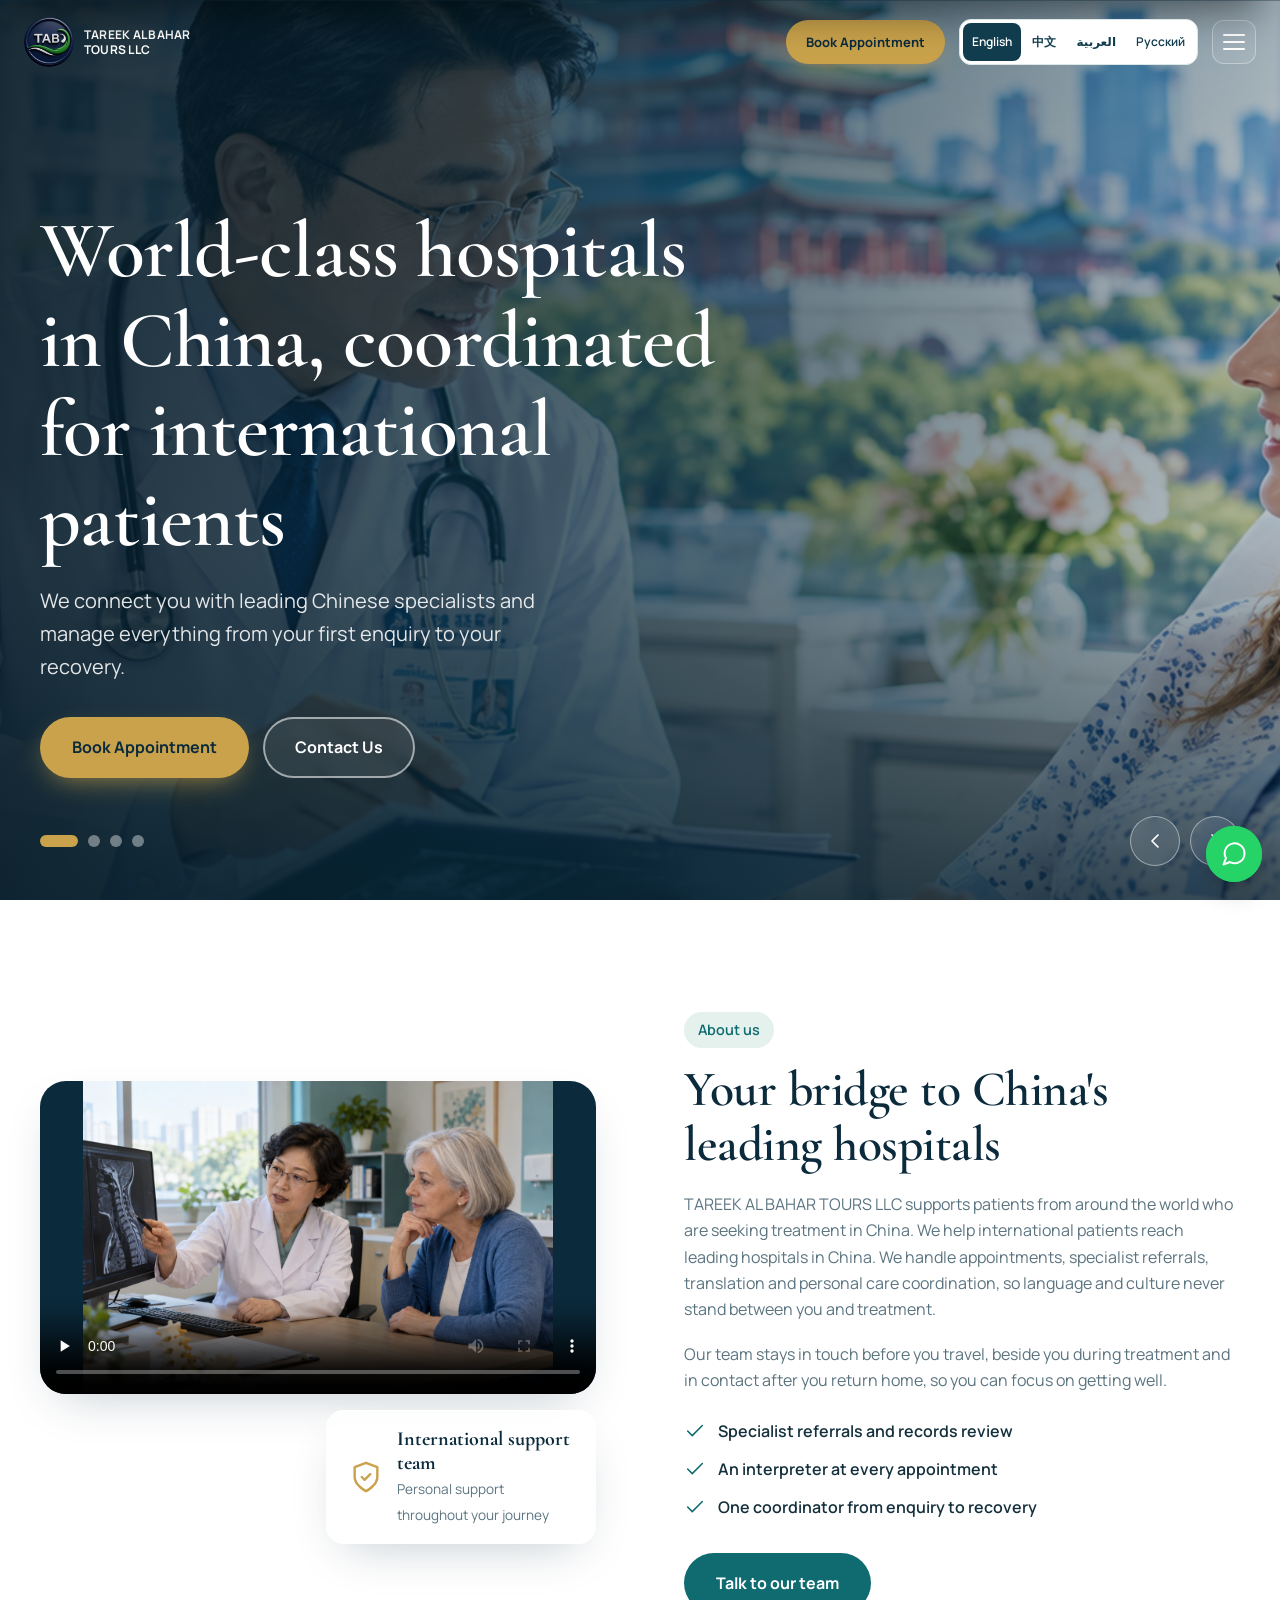
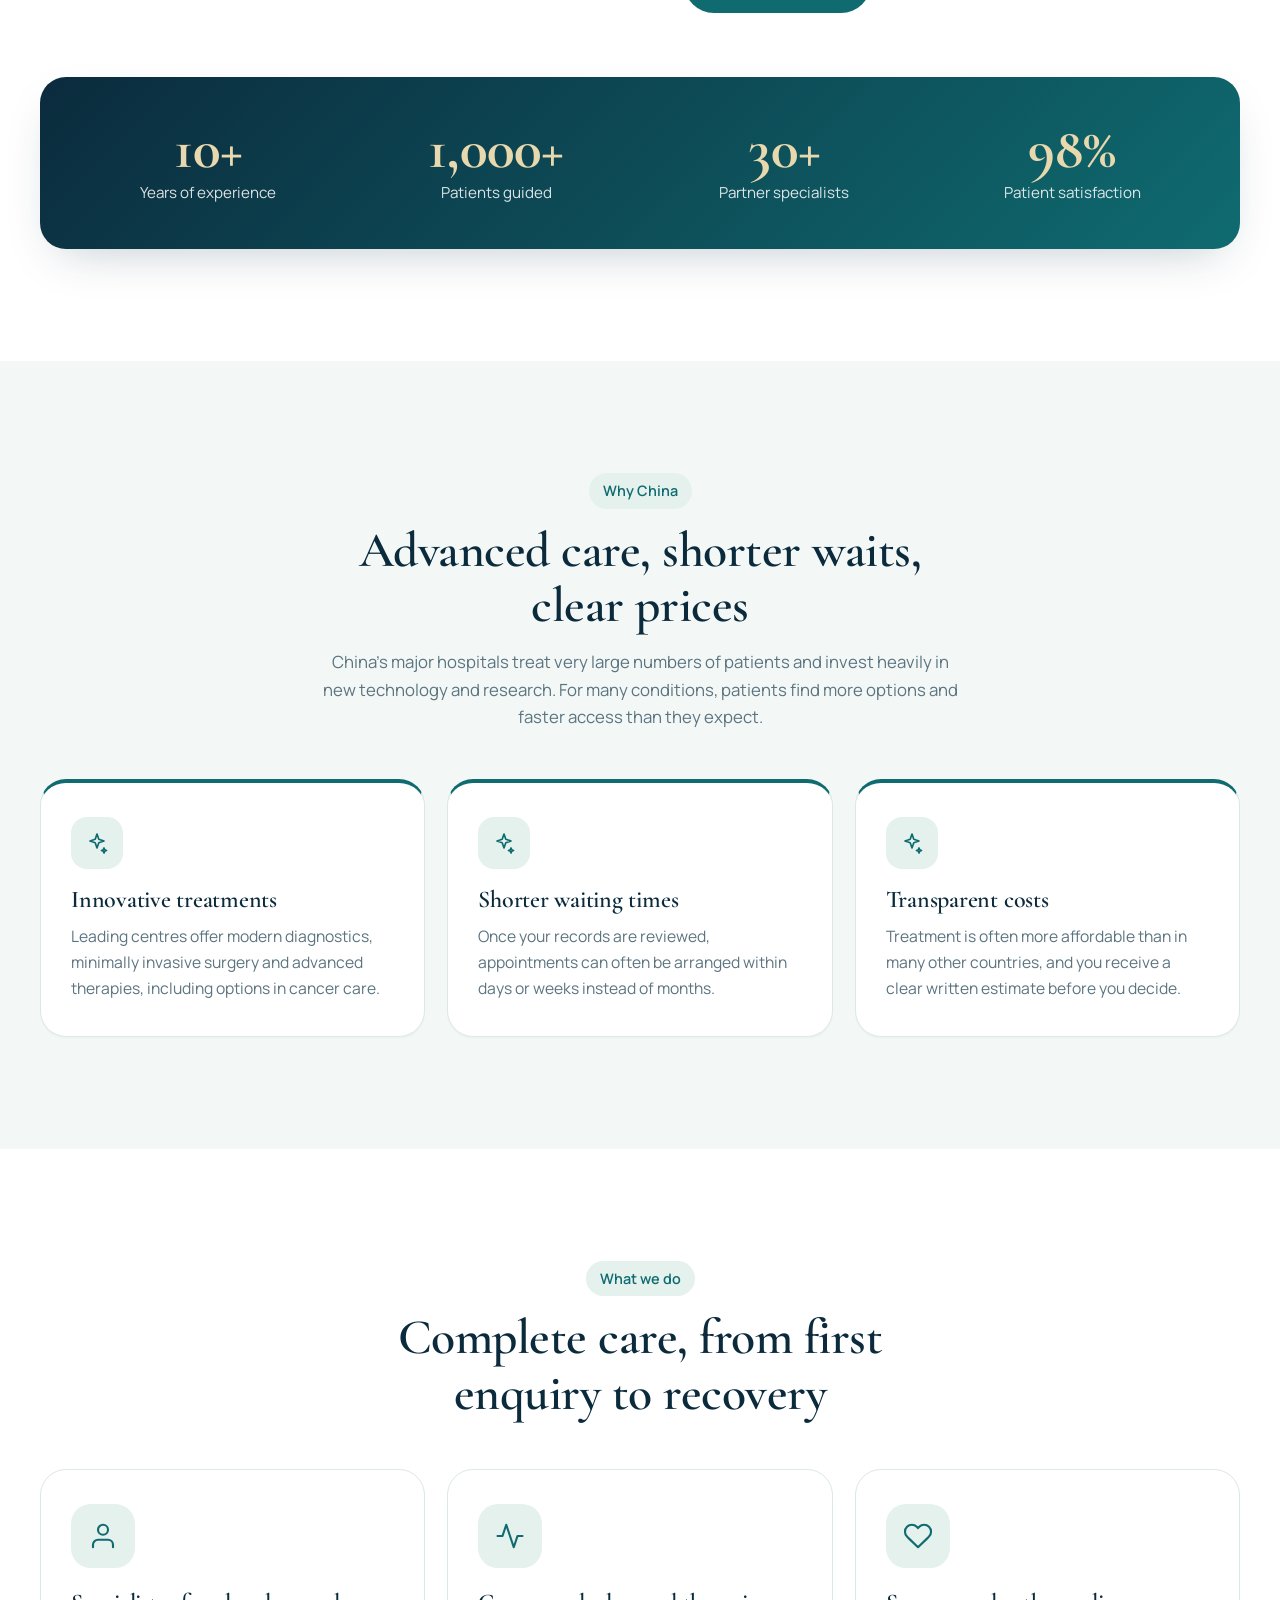
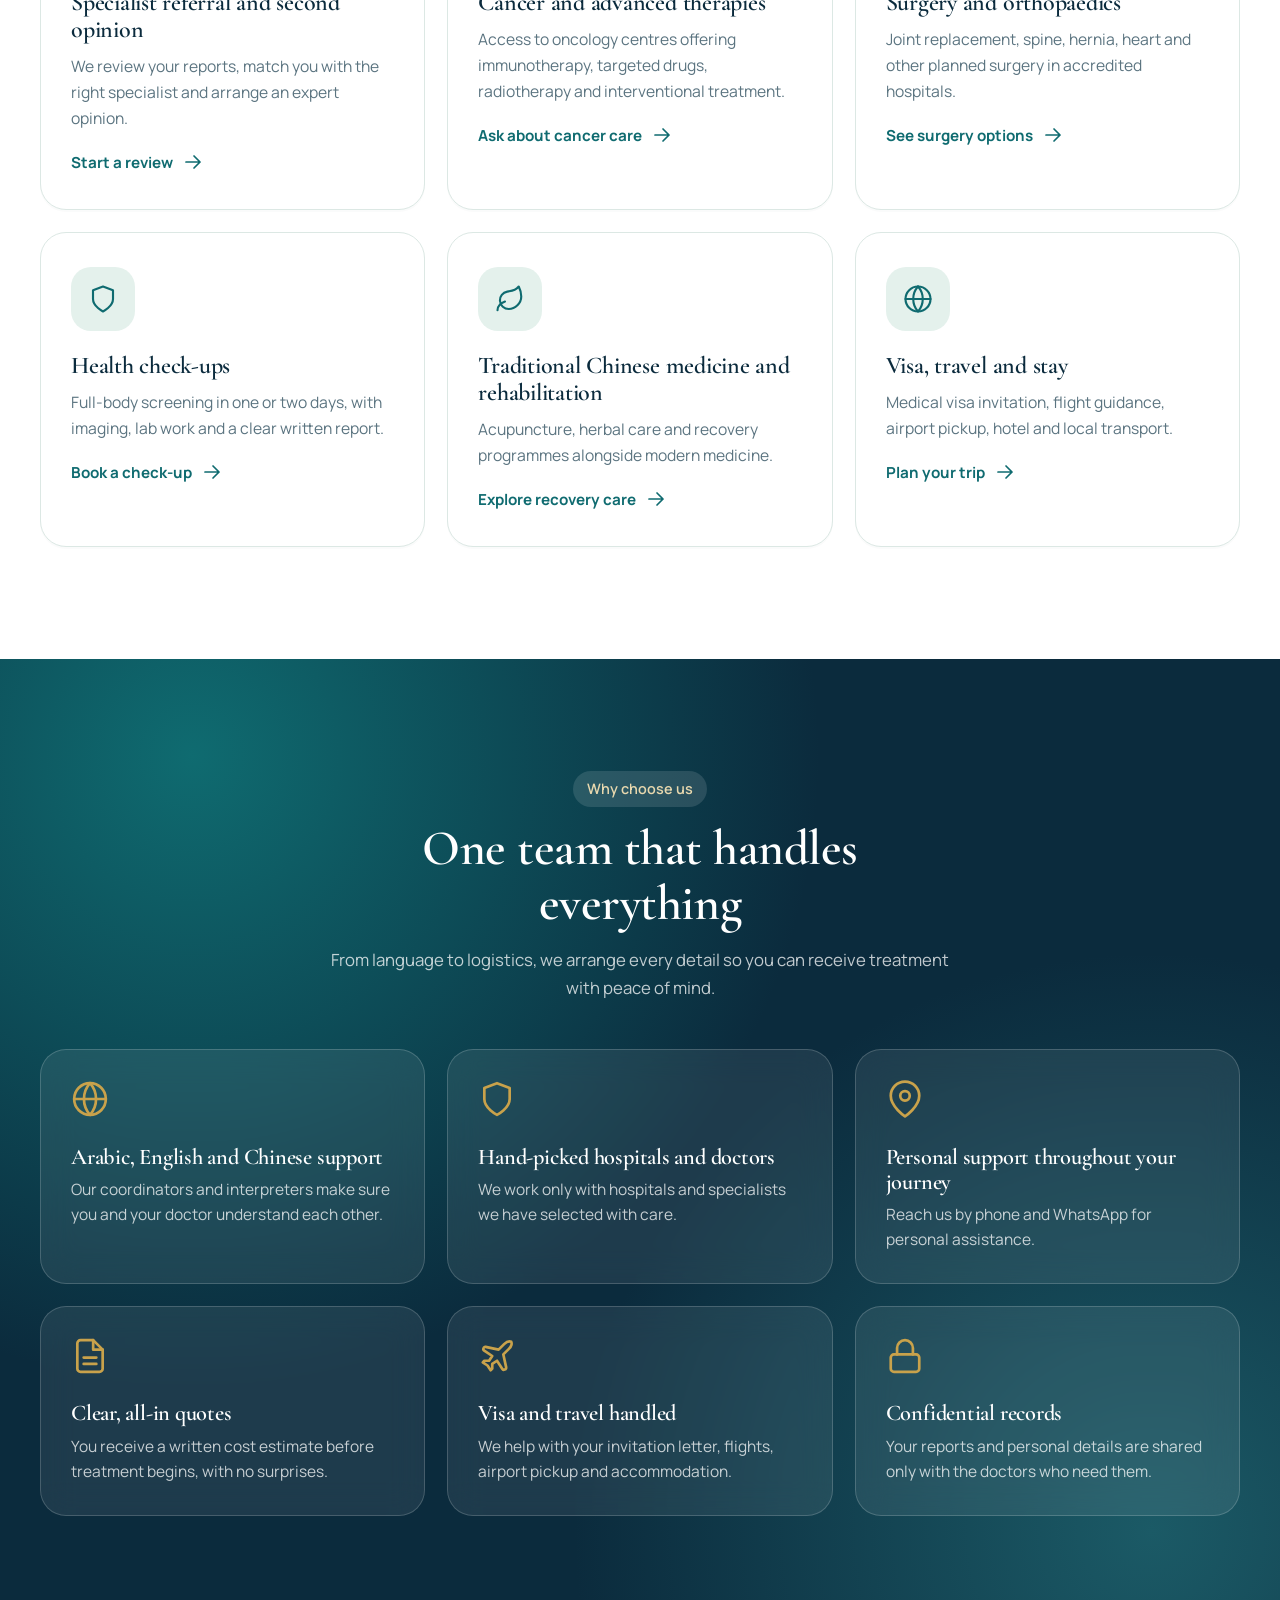
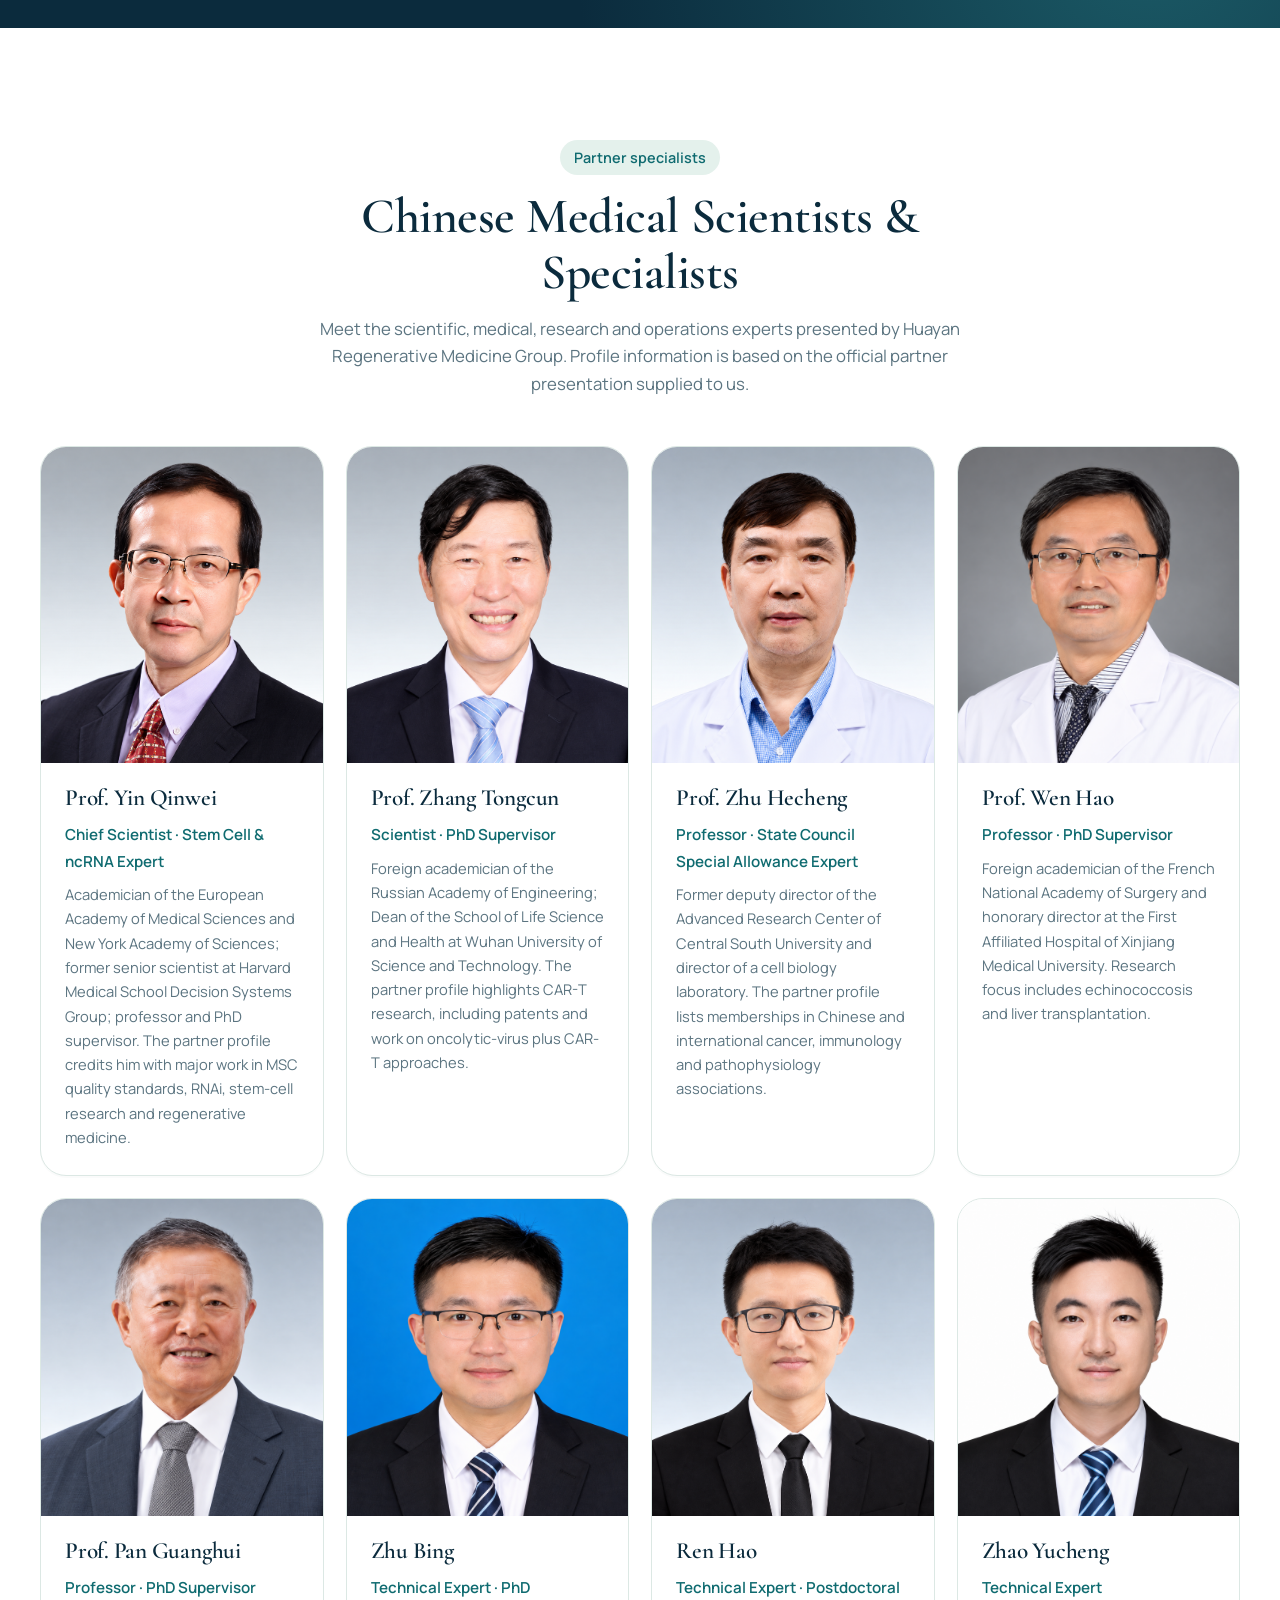
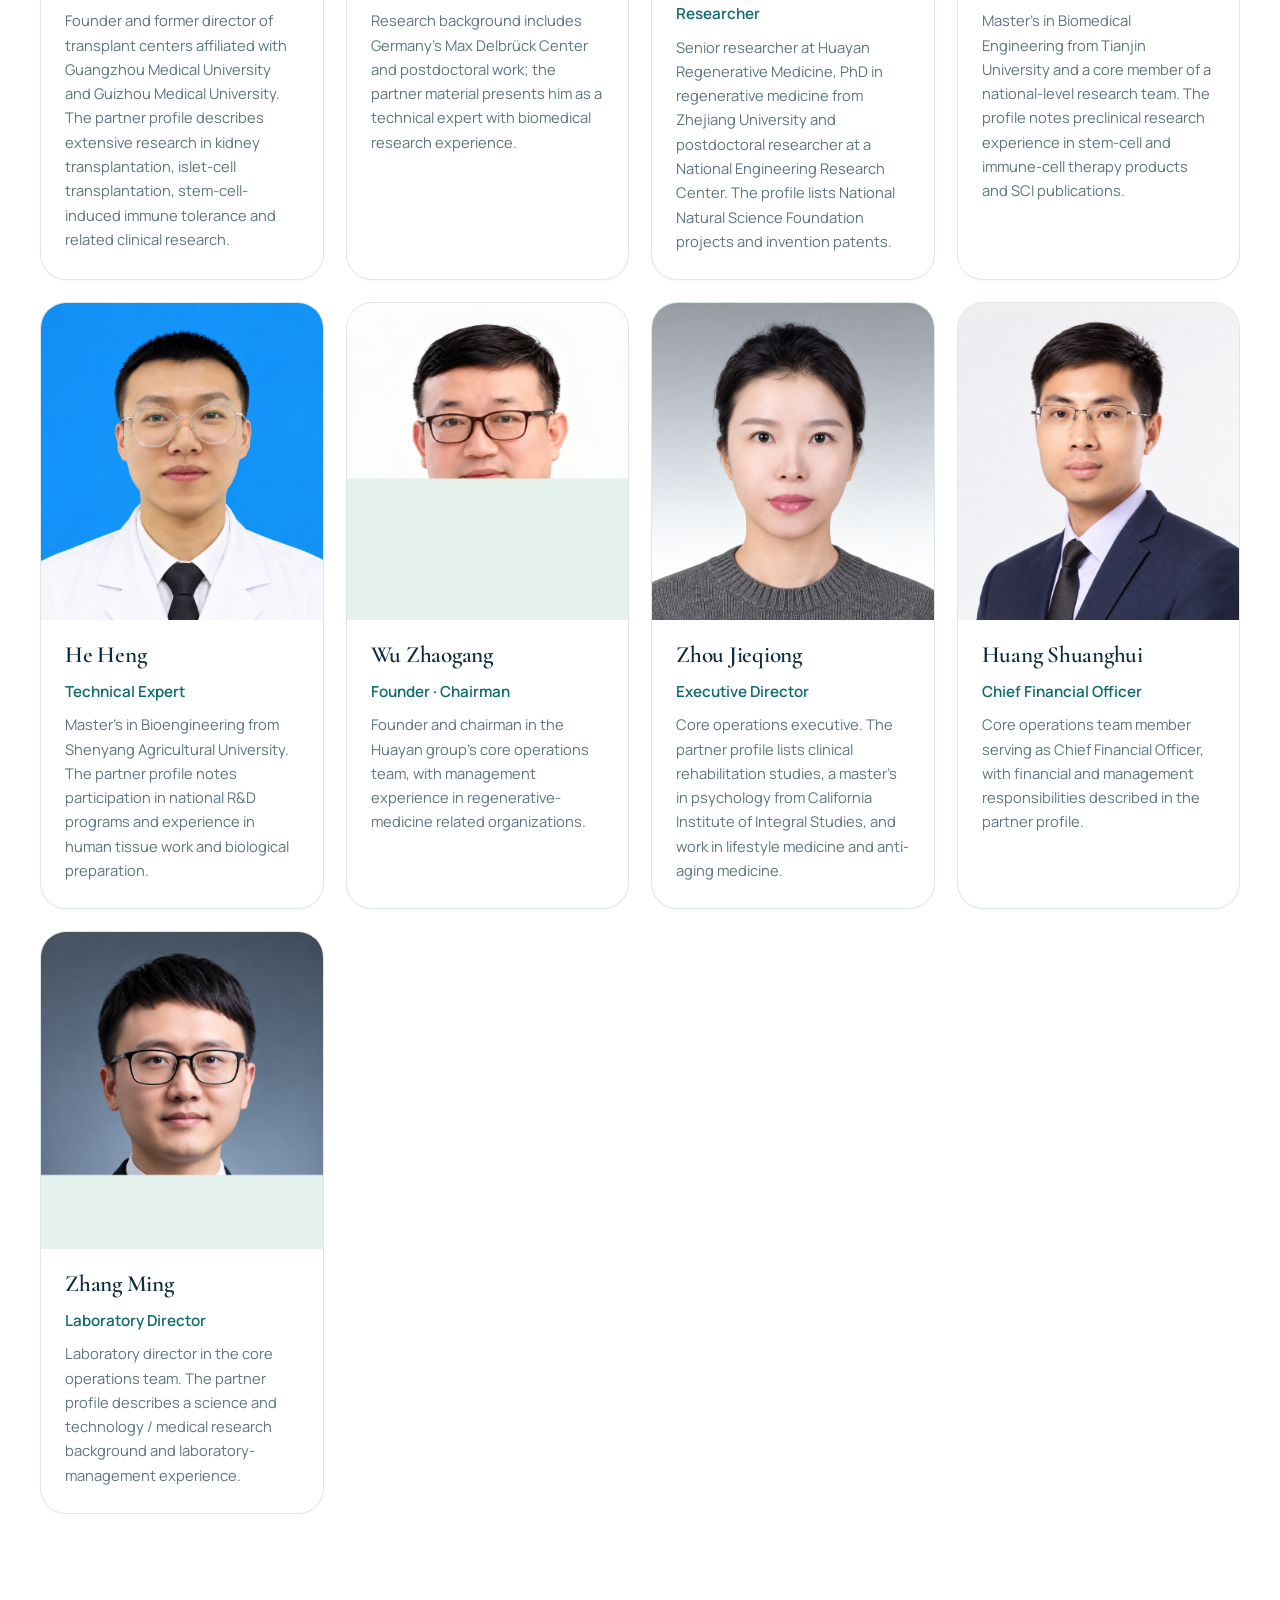
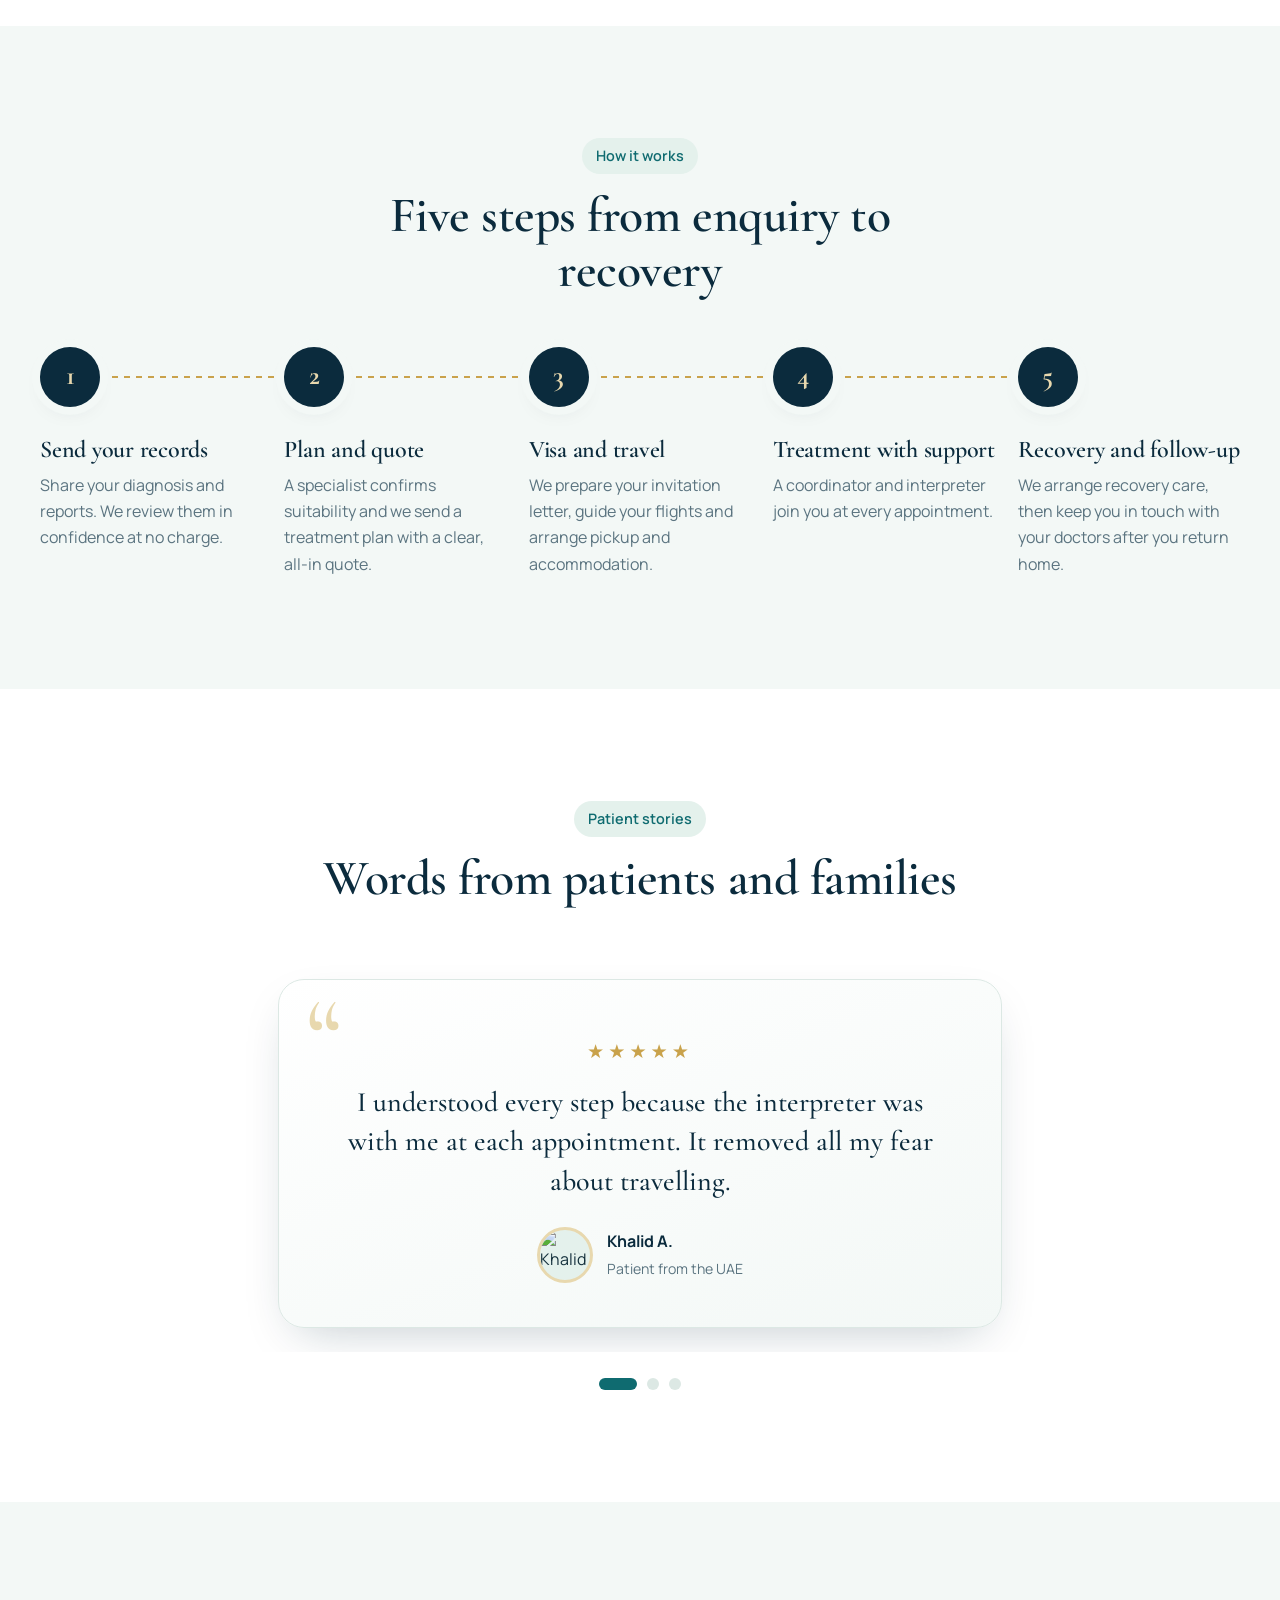
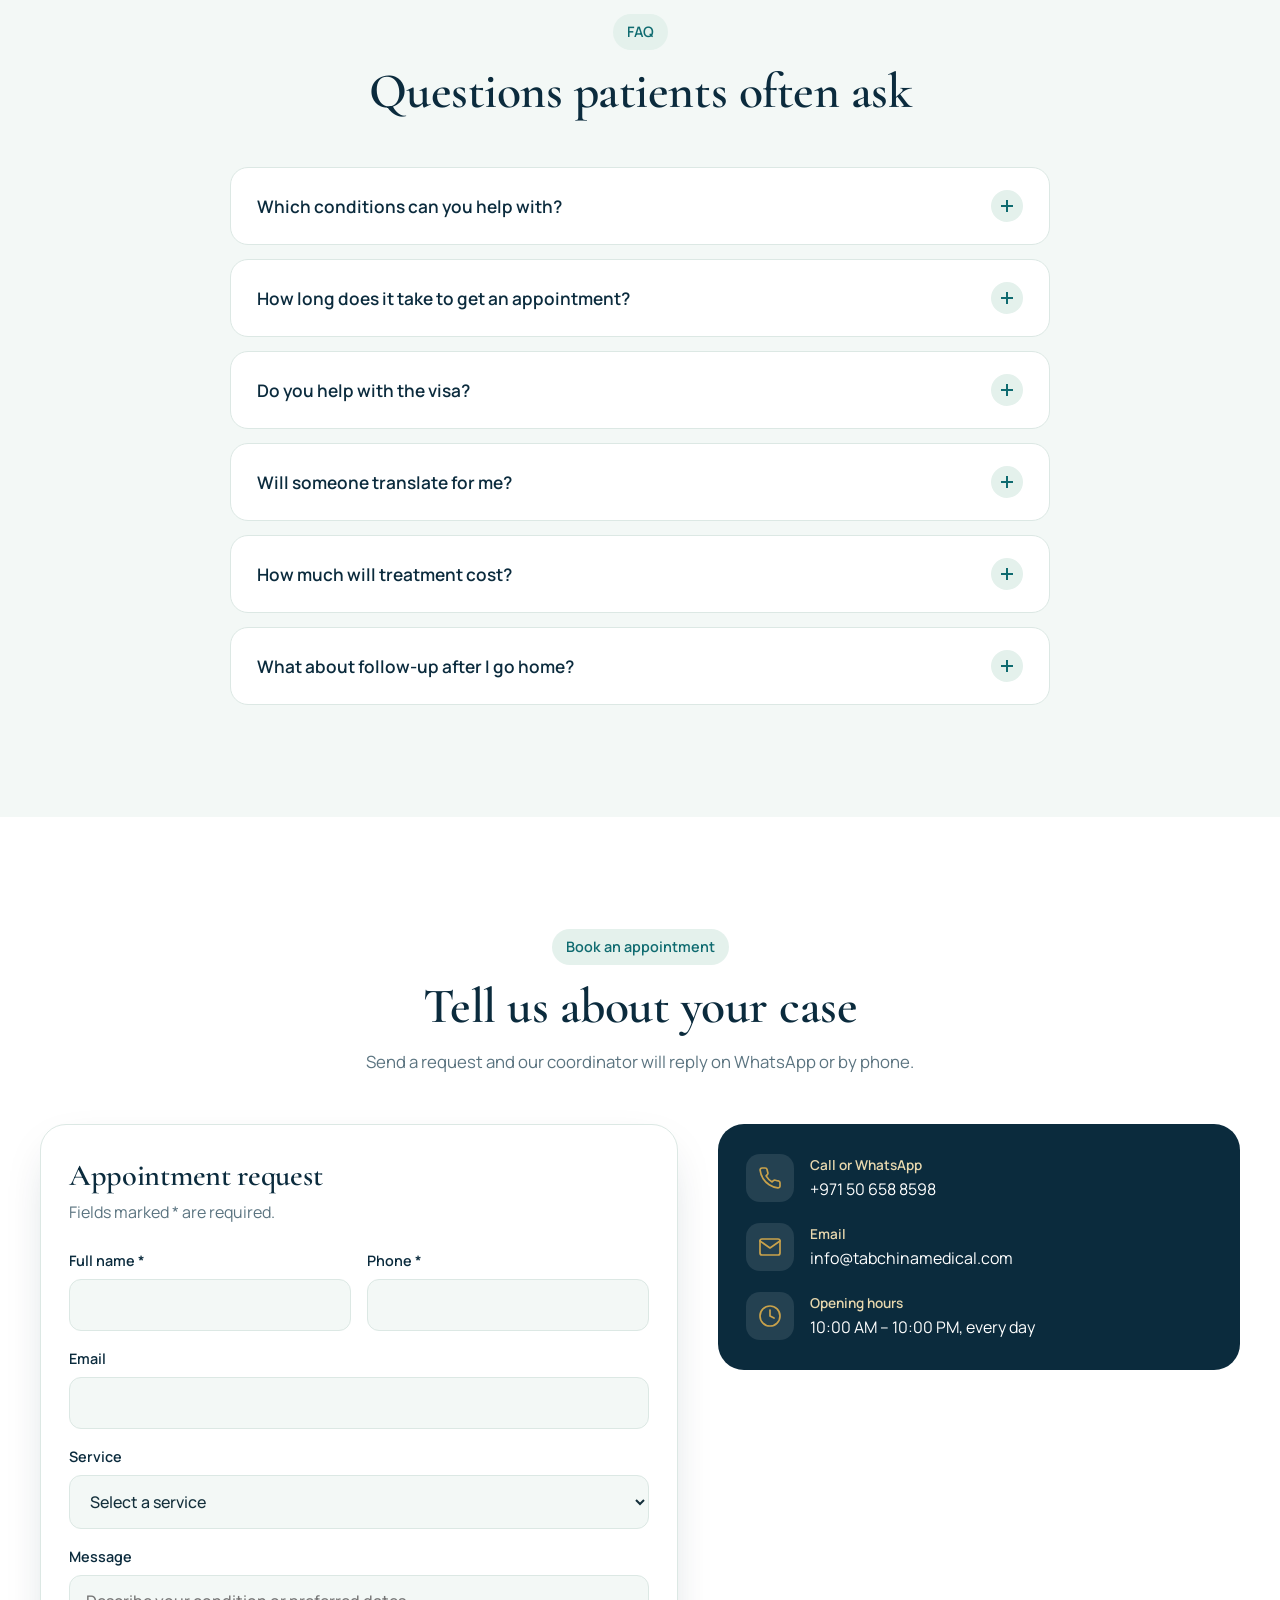
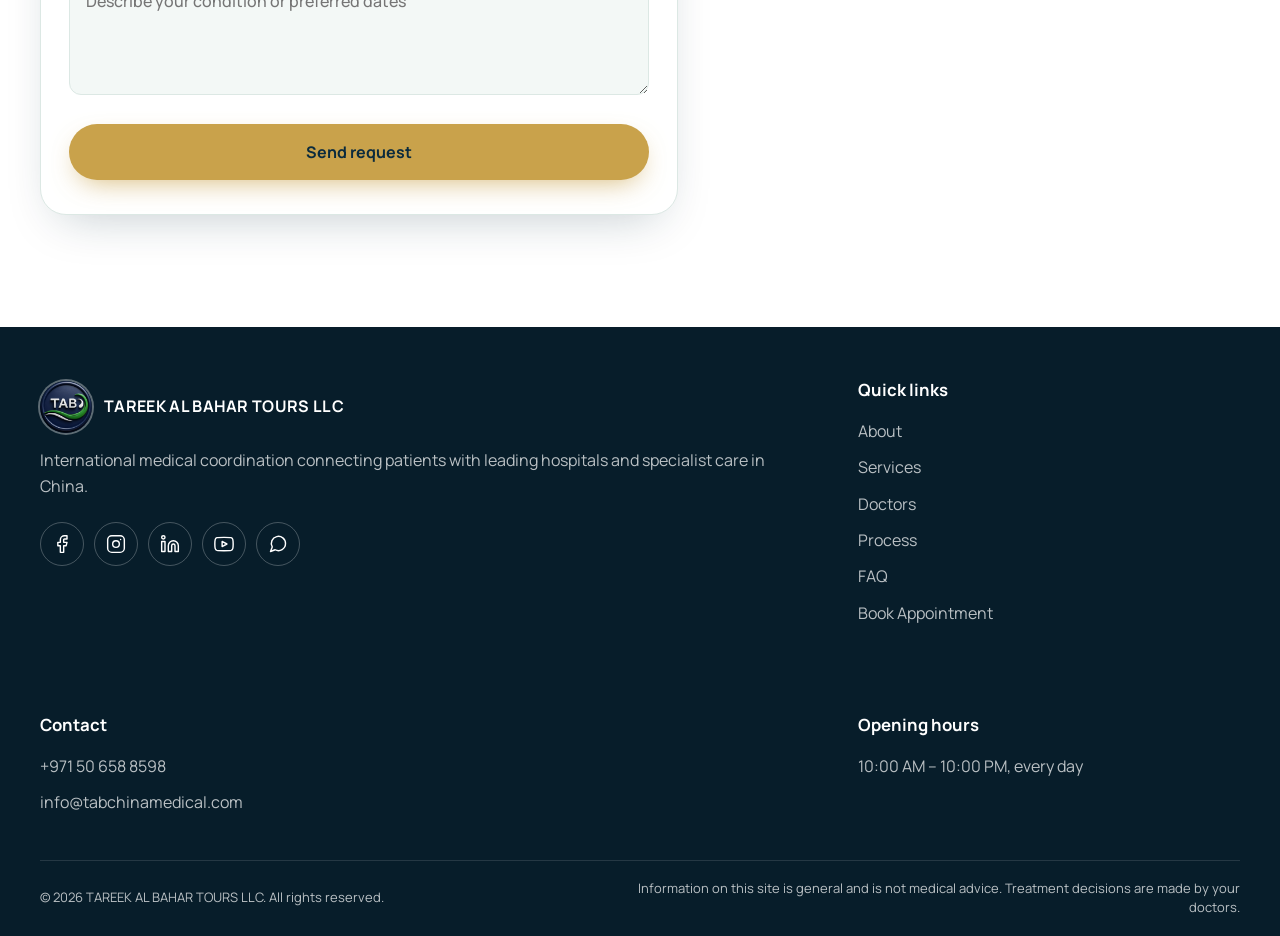
==== commit d62727b4: "Upload website files" ====
--- a/index.html
+++ b/index.html
@@ -30,7 +30,7 @@
 <link href="https://fonts.googleapis.com" rel="preconnect"/>
 <link crossorigin="" href="https://fonts.gstatic.com" rel="preconnect"/>
 <link href="https://fonts.googleapis.com/css2?family=Amiri:wght@400;700&amp;family=Cormorant+Garamond:wght@500;600;700&amp;family=Manrope:wght@400;500;600;700&amp;family=Noto+Sans+Arabic:wght@400;500;600;700&amp;family=Noto+Sans+SC:wght@400;500;700&amp;family=Noto+Serif+SC:wght@600;700&amp;display=swap" rel="stylesheet"/>
-<link href="css/style.css?v=visible-languages-4" rel="stylesheet"/>
+<link href="css/style.css?v=medical-video" rel="stylesheet"/>
 </head>
 <body>
 <!-- =========================================================
@@ -67,7 +67,10 @@
 <div class="container">
 <div class="about-grid">
 <div class="about-media reveal">
-<img alt="" class="main" height="740" id="aboutImg" loading="lazy" width="640"/>
+<video class="about-video" controls playsinline preload="none" width="1280" height="720" poster="images/case-consultations/consultation-01.jpg" aria-label="Medical travel coordination video">
+<source src="videos/medical-travel.mp4" type="video/mp4"/>
+<a href="videos/medical-travel.mp4">Download the medical video</a>
+</video>
 <div class="about-badge">
 <svg class="icon" viewbox="0 0 24 24"><path d="M12 22s8-4 8-10V5l-8-3-8 3v7c0 6 8 10 8 10z"></path><path d="M9 12l2 2 4-4"></path></svg>
 <div><strong data-t="about.badgeTitle"></strong><span data-t="about.badgeText"></span></div>
@@ -193,7 +196,6 @@
 <div class="info-row" data-email-row=""><div class="ic"><svg class="icon" viewbox="0 0 24 24"><path d="M4 4h16a2 2 0 0 1 2 2v12a2 2 0 0 1-2 2H4a2 2 0 0 1-2-2V6a2 2 0 0 1 2-2z"></path><path d="M22 6l-10 7L2 6"></path></svg></div><div><b data-t="contact.emailLabel"></b><a data-email=""></a></div></div>
 <div class="info-row"><div class="ic"><svg class="icon" viewbox="0 0 24 24"><circle cx="12" cy="12" r="10"></circle><path d="M12 6v6l4 2"></path></svg></div><div><b data-t="contact.hoursLabel"></b><span data-t="contact.hours"></span></div></div>
 </div>
-<div class="map"><iframe allowfullscreen="" id="mapFrame" loading="lazy" referrerpolicy="strict-origin-when-cross-origin" title="Google Maps"></iframe></div>
 </div>
 </div>
 </div>
@@ -244,6 +246,6 @@
 <a aria-label="WhatsApp" class="fab wa" id="waFab" rel="noopener" target="_blank"><svg class="icon" viewbox="0 0 24 24"><path d="M21 11.5a8.4 8.4 0 0 1-12.4 7.4L3 21l2.1-5.5A8.5 8.5 0 1 1 21 11.5z"></path></svg></a>
 <button aria-label="Back to top" class="fab totop" id="toTop"><svg class="icon" viewbox="0 0 24 24"><path d="M18 15l-6-6-6 6"></path></svg></button>
 <!-- All settings and text: js/main.js -->
-<script src="js/main.js"></script>
+<script src="js/main.js?v=medical-video"></script>
 <script src="js/translations.js"></script><script src="js/page-translator.js?v=visible-languages-4"></script><script src="js/header-fit.js"></script></body>
 </html>
--- a/css/style.css
+++ b/css/style.css
@@ -115,8 +115,8 @@
    ========================================================= */
 .about-grid{display:grid;gap:56px;align-items:center}
 .about-media{position:relative}
-.about-media .main{border-radius:var(--r-lg);aspect-ratio:4/4.6;width:100%;object-fit:cover;box-shadow:var(--shadow)}
-.about-badge{position:absolute;inset-inline-end:-6px;bottom:28px;background:rgba(255,255,255,.82);backdrop-filter:blur(14px);border:1px solid rgba(255,255,255,.9);border-radius:var(--r-md);padding:16px 22px;box-shadow:var(--shadow);display:flex;gap:14px;align-items:center;max-width:270px}
+.about-video{display:block;width:100%;height:auto;aspect-ratio:16/9;object-fit:contain;background:var(--navy);border-radius:var(--r-lg);box-shadow:var(--shadow)}
+.about-badge{margin-top:16px;margin-inline-start:auto;background:rgba(255,255,255,.82);backdrop-filter:blur(14px);border:1px solid rgba(255,255,255,.9);border-radius:var(--r-md);padding:16px 22px;box-shadow:var(--shadow);display:flex;gap:14px;align-items:center;max-width:270px}
 .about-badge .icon{width:34px;height:34px;color:var(--gold)}
 .about-badge strong{display:block;font-family:var(--serif);font-size:1.25rem;color:var(--navy);line-height:1.2}
 .about-badge span{font-size:.85rem;color:var(--muted)}
@@ -243,8 +243,6 @@
 .info-row b{display:block;font-size:.85rem;color:var(--gold-soft);font-weight:600}
 .info-row a,.info-row span{color:#fff;word-break:break-word}
 .info-row a:hover{color:var(--gold)}
-.map{border-radius:var(--r-lg);overflow:hidden;border:1px solid var(--line);box-shadow:var(--shadow-sm);min-height:280px;background:var(--mint)}
-.map iframe{width:100%;height:100%;min-height:280px;border:0;display:block}
 
 /* =========================================================
    13. FOOTER
@@ -292,7 +290,6 @@
   .nav a{border:0;padding:10px 12px;font-size:.95rem}
   .nav .btn{margin:0 0 0 10px;padding:12px 24px}
   .about-grid{grid-template-columns:1fr 1fr;gap:88px}
-  .about-badge{inset-inline-end:-34px}
   .grid.c3{grid-template-columns:repeat(3,1fr)}
   .grid.c4{grid-template-columns:repeat(4,1fr)}
   .timeline{grid-template-columns:repeat(5,1fr);gap:22px}
@@ -301,7 +298,6 @@
   .step:last-child::before{display:none}
   .contact-grid{grid-template-columns:1.1fr .9fr;gap:40px}
   .footer-grid{grid-template-columns:1.4fr .8fr 1.2fr 1fr}
-  .map{min-height:320px}
 }
 @media(prefers-reduced-motion:reduce){
   html{scroll-behavior:auto}
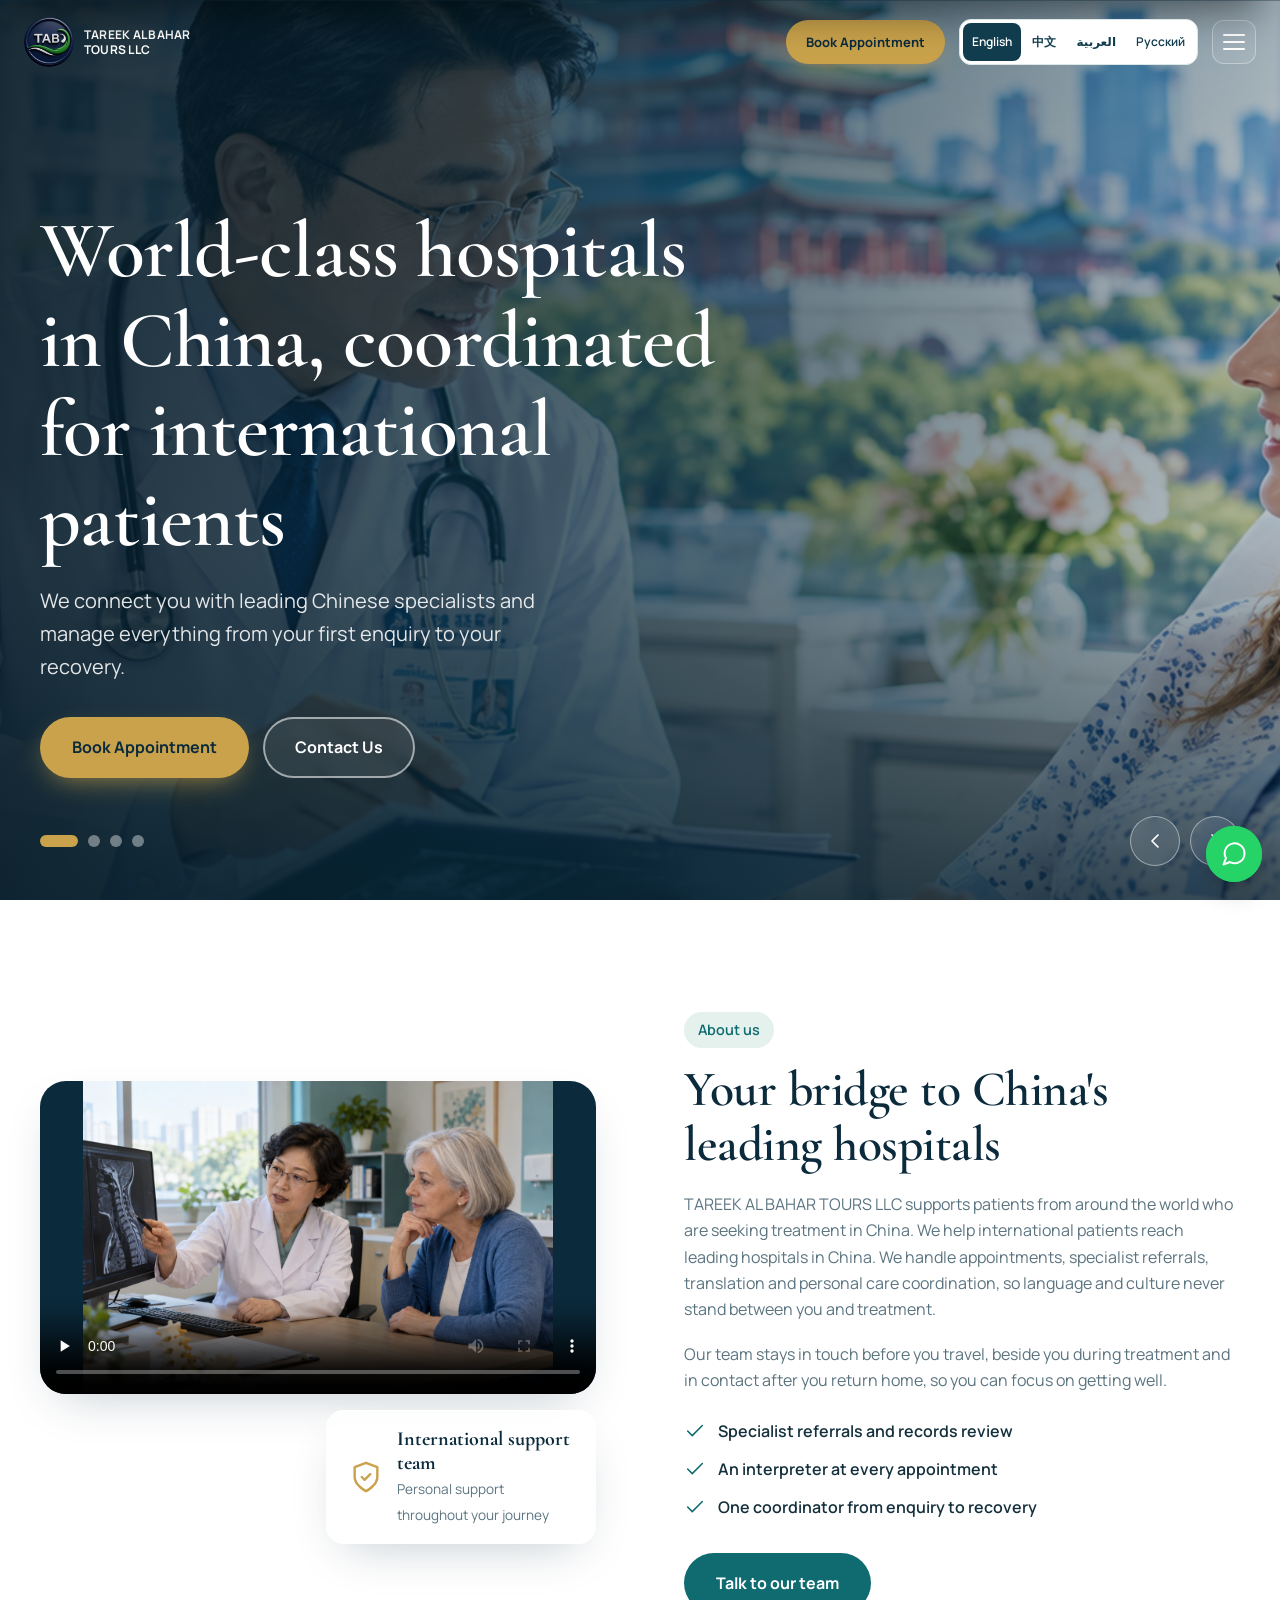
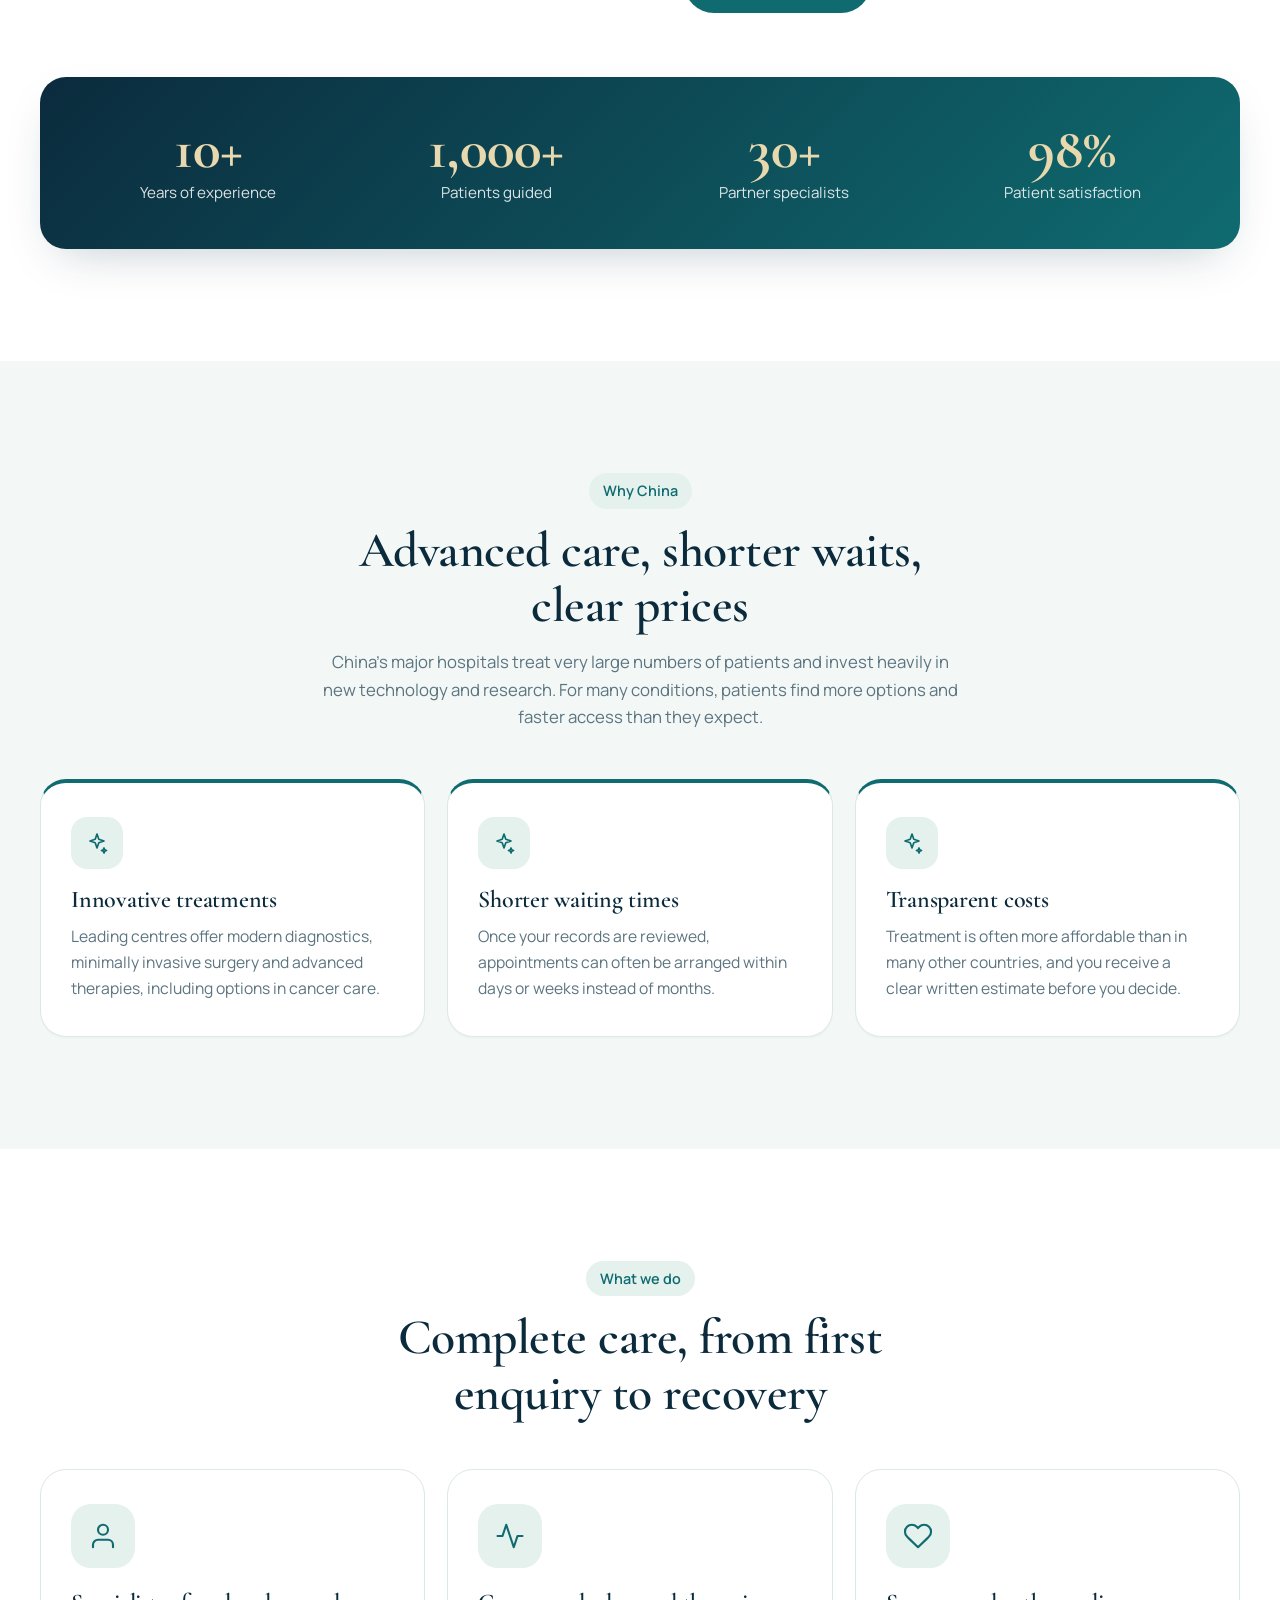
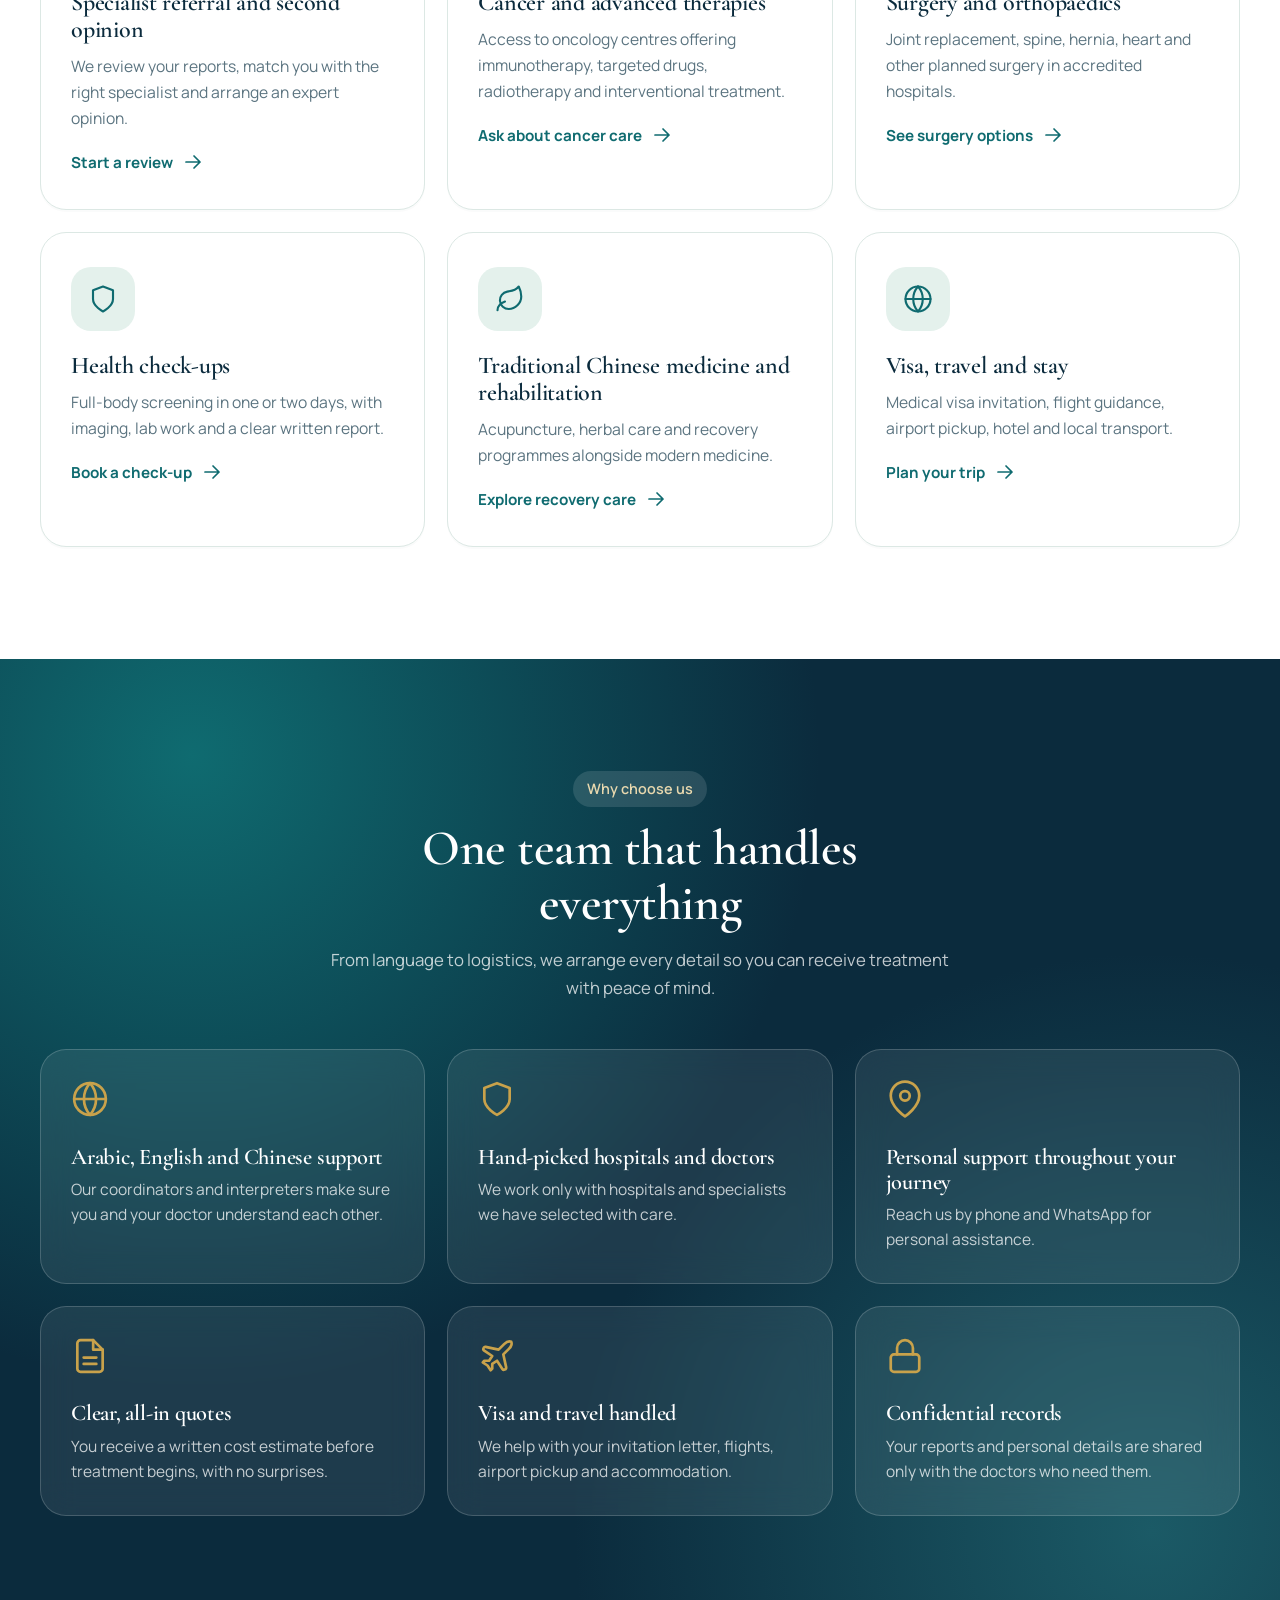
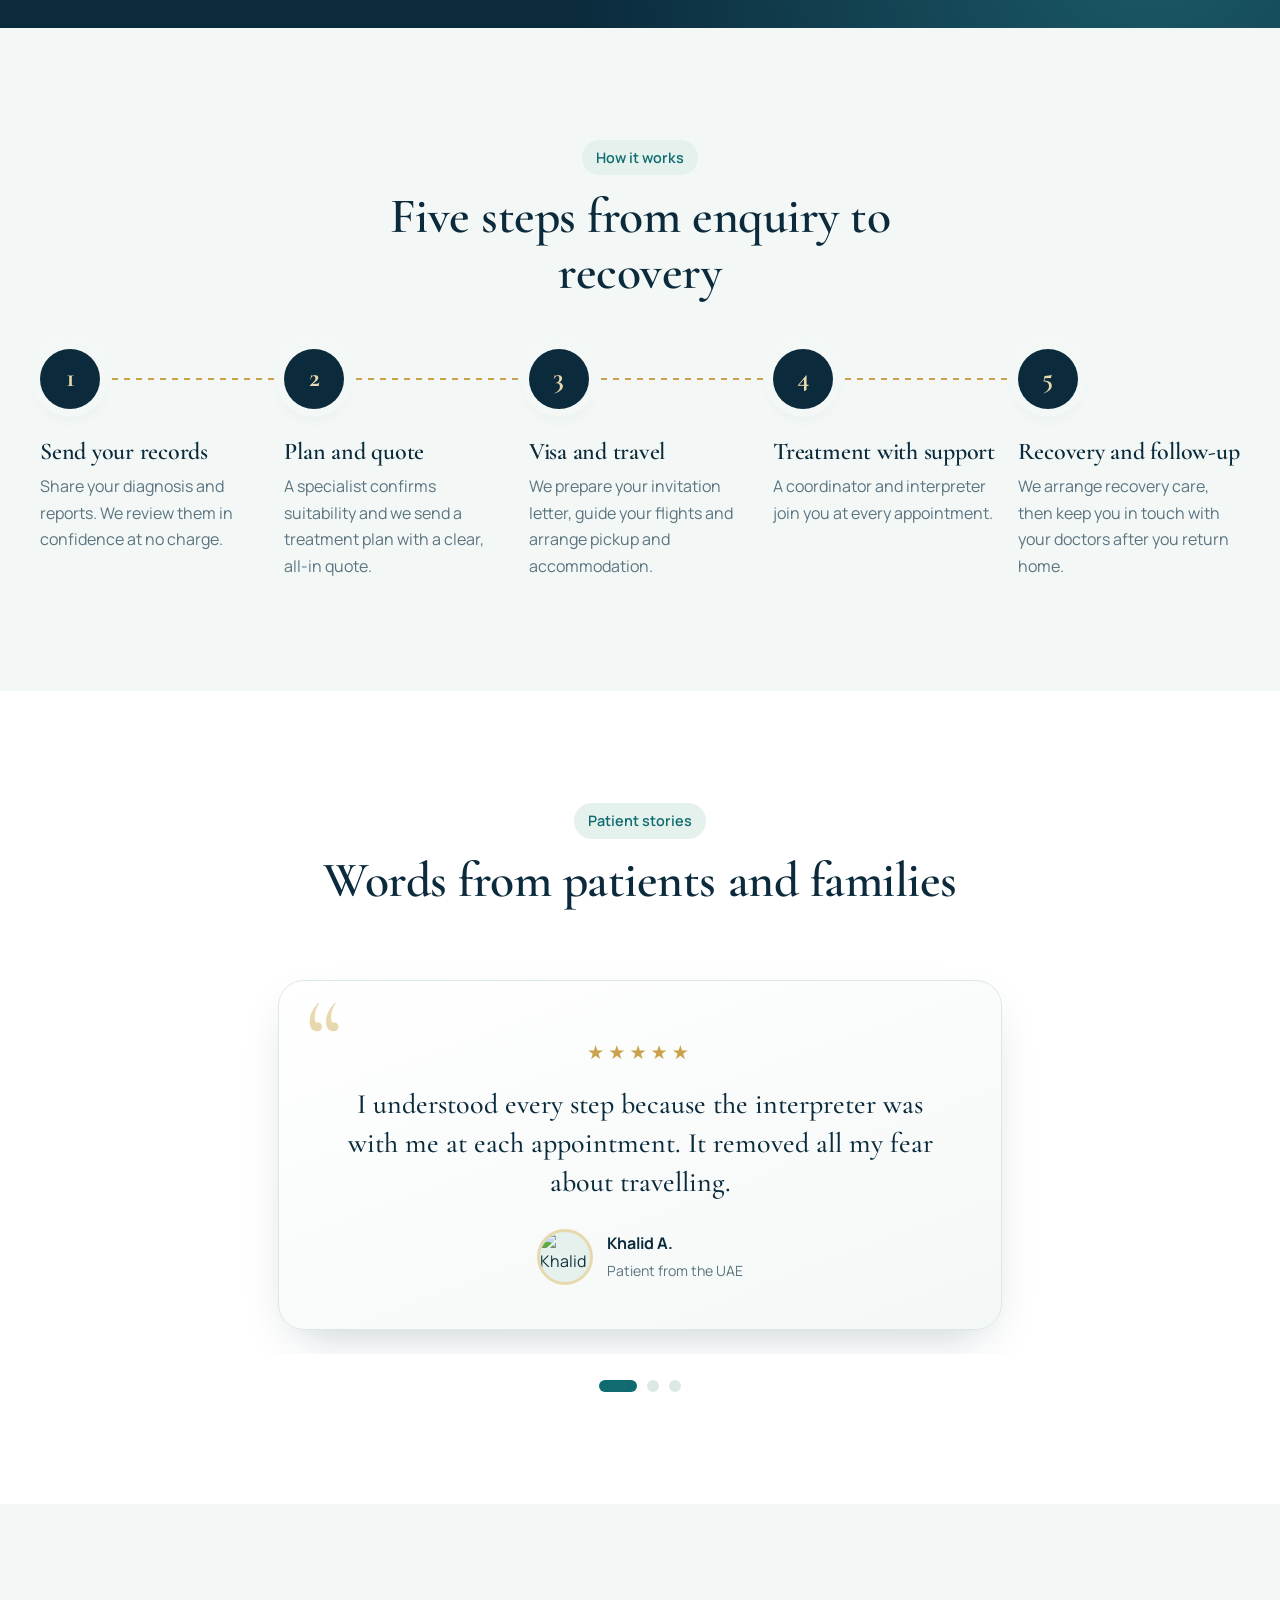
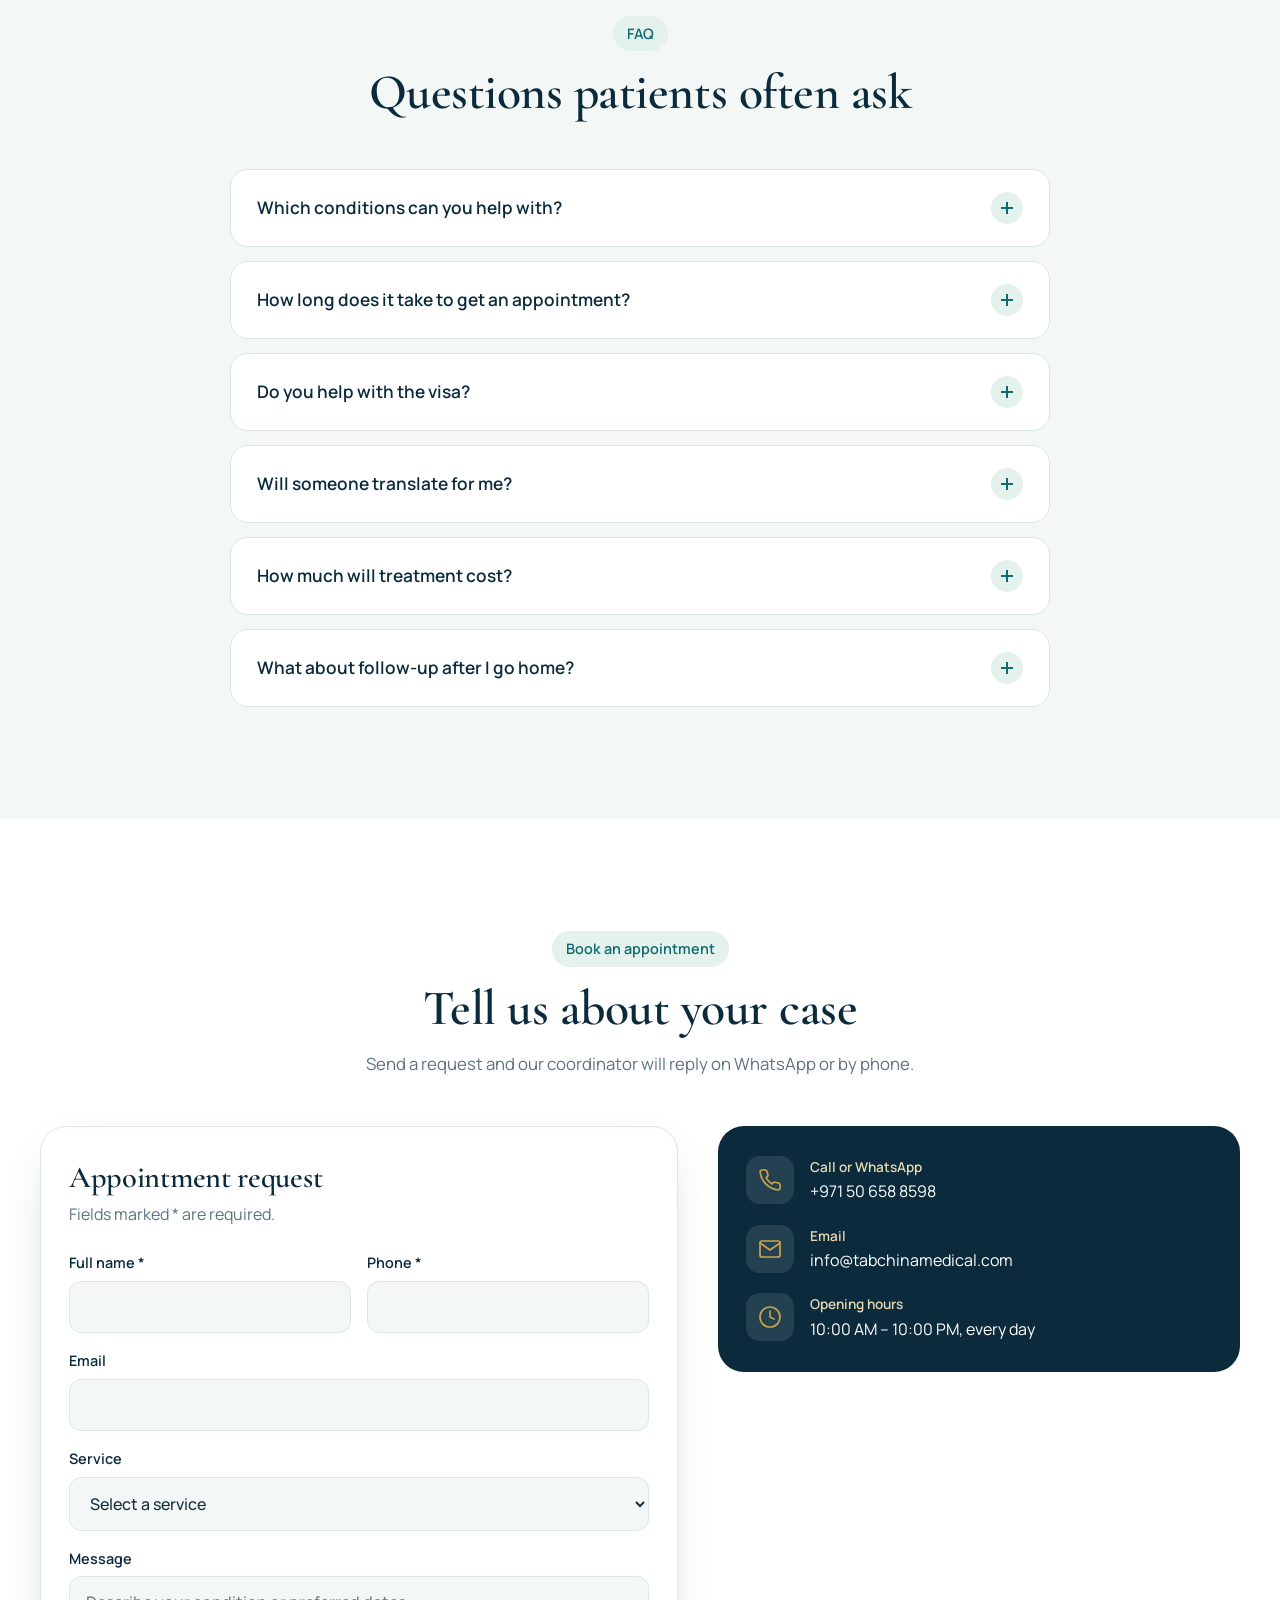
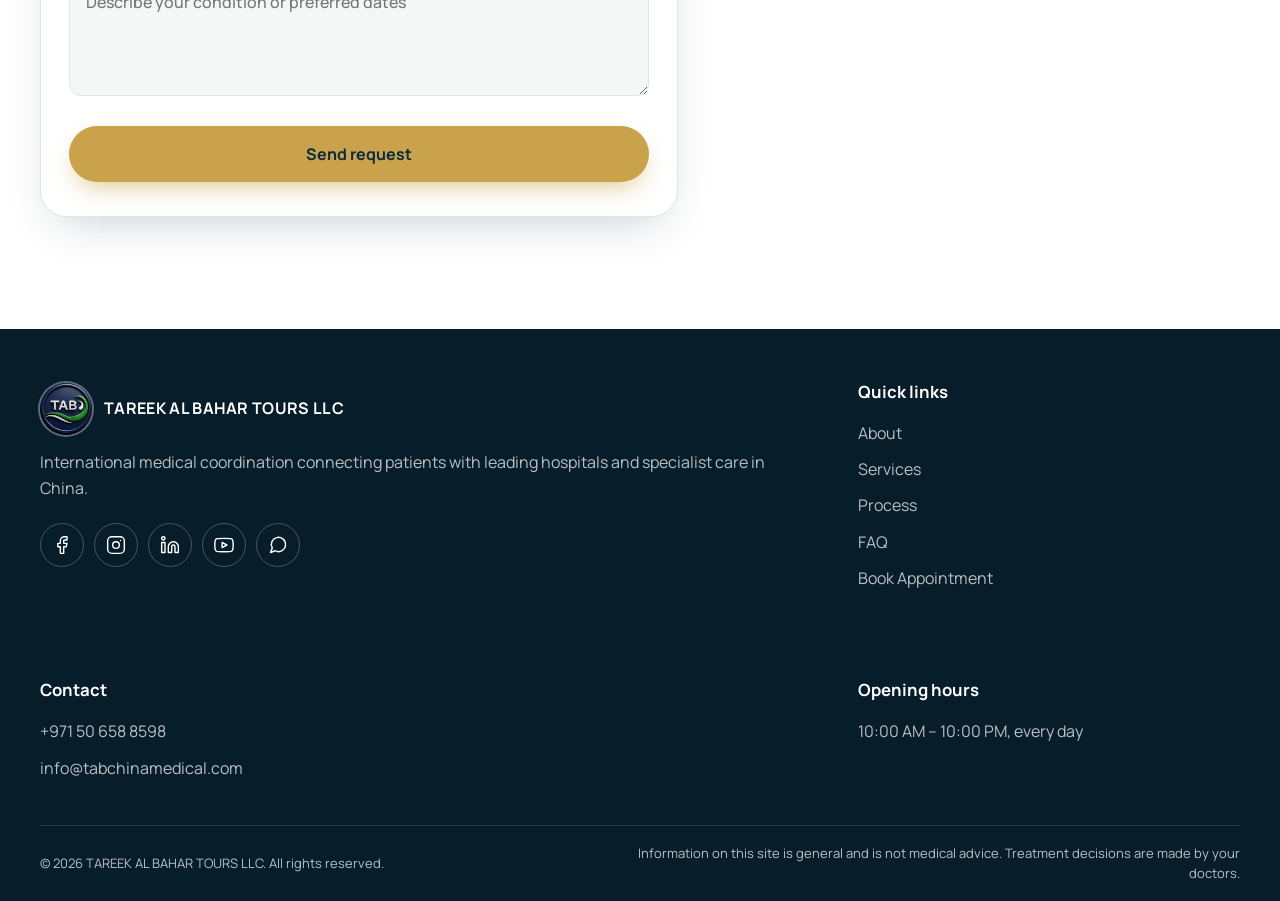
==== commit 7dd3ab55: "new_design_remove_home_page_photo" ====
--- a/index.html
+++ b/index.html
@@ -120,17 +120,6 @@
 <div class="grid c3" id="whyGrid"></div>
 </div>
 </section>
-<!-- ============ DOCTORS ============ -->
-<section id="doctors">
-<div class="container">
-<div class="sec-head center reveal">
-<span class="tag" data-t="doctors.tag"></span>
-<h2 data-t="doctors.title"></h2>
-<p data-t="doctors.text"></p>
-</div>
-<div class="grid c4" id="doctorGrid"></div>
-</div>
-</section>
 <!-- ============ PROCESS ============ -->
 <section class="process" id="process">
 <div class="container">
@@ -218,7 +207,6 @@
 <ul>
 <li><a data-t="nav.about" href="#about"></a></li>
 <li><a data-t="nav.services" href="#services"></a></li>
-<li><a data-t="nav.doctors" href="#doctors"></a></li>
 <li><a data-t="nav.process" href="#process"></a></li>
 <li><a data-t="nav.faq" href="#faq"></a></li>
 <!-- <li><a href="#contact" data-t="btn.book"></a></li> -->
@@ -246,6 +234,6 @@
 <a aria-label="WhatsApp" class="fab wa" id="waFab" rel="noopener" target="_blank"><svg class="icon" viewbox="0 0 24 24"><path d="M21 11.5a8.4 8.4 0 0 1-12.4 7.4L3 21l2.1-5.5A8.5 8.5 0 1 1 21 11.5z"></path></svg></a>
 <button aria-label="Back to top" class="fab totop" id="toTop"><svg class="icon" viewbox="0 0 24 24"><path d="M18 15l-6-6-6 6"></path></svg></button>
 <!-- All settings and text: js/main.js -->
-<script src="js/main.js?v=medical-video"></script>
+<script src="js/main.js?v=home-update"></script>
 <script src="js/translations.js"></script><script src="js/page-translator.js?v=visible-languages-4"></script><script src="js/header-fit.js"></script></body>
 </html>
